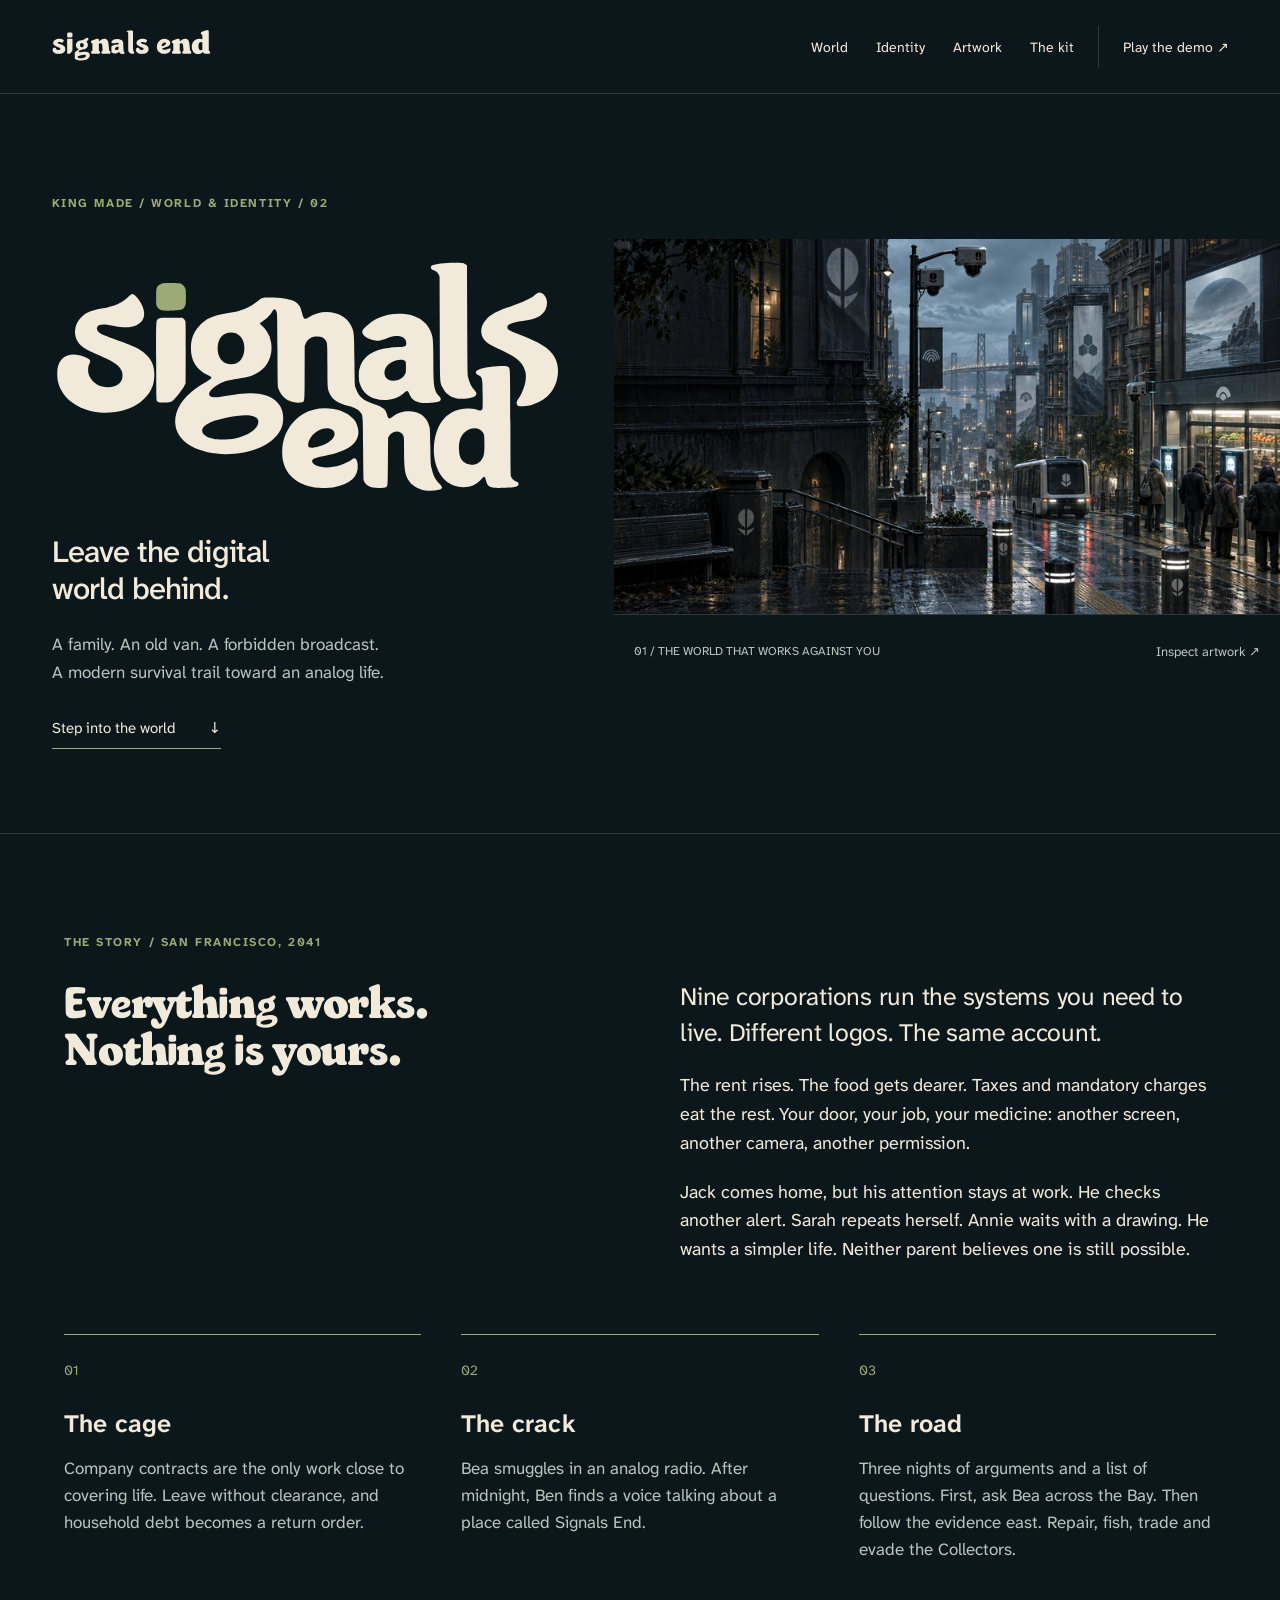
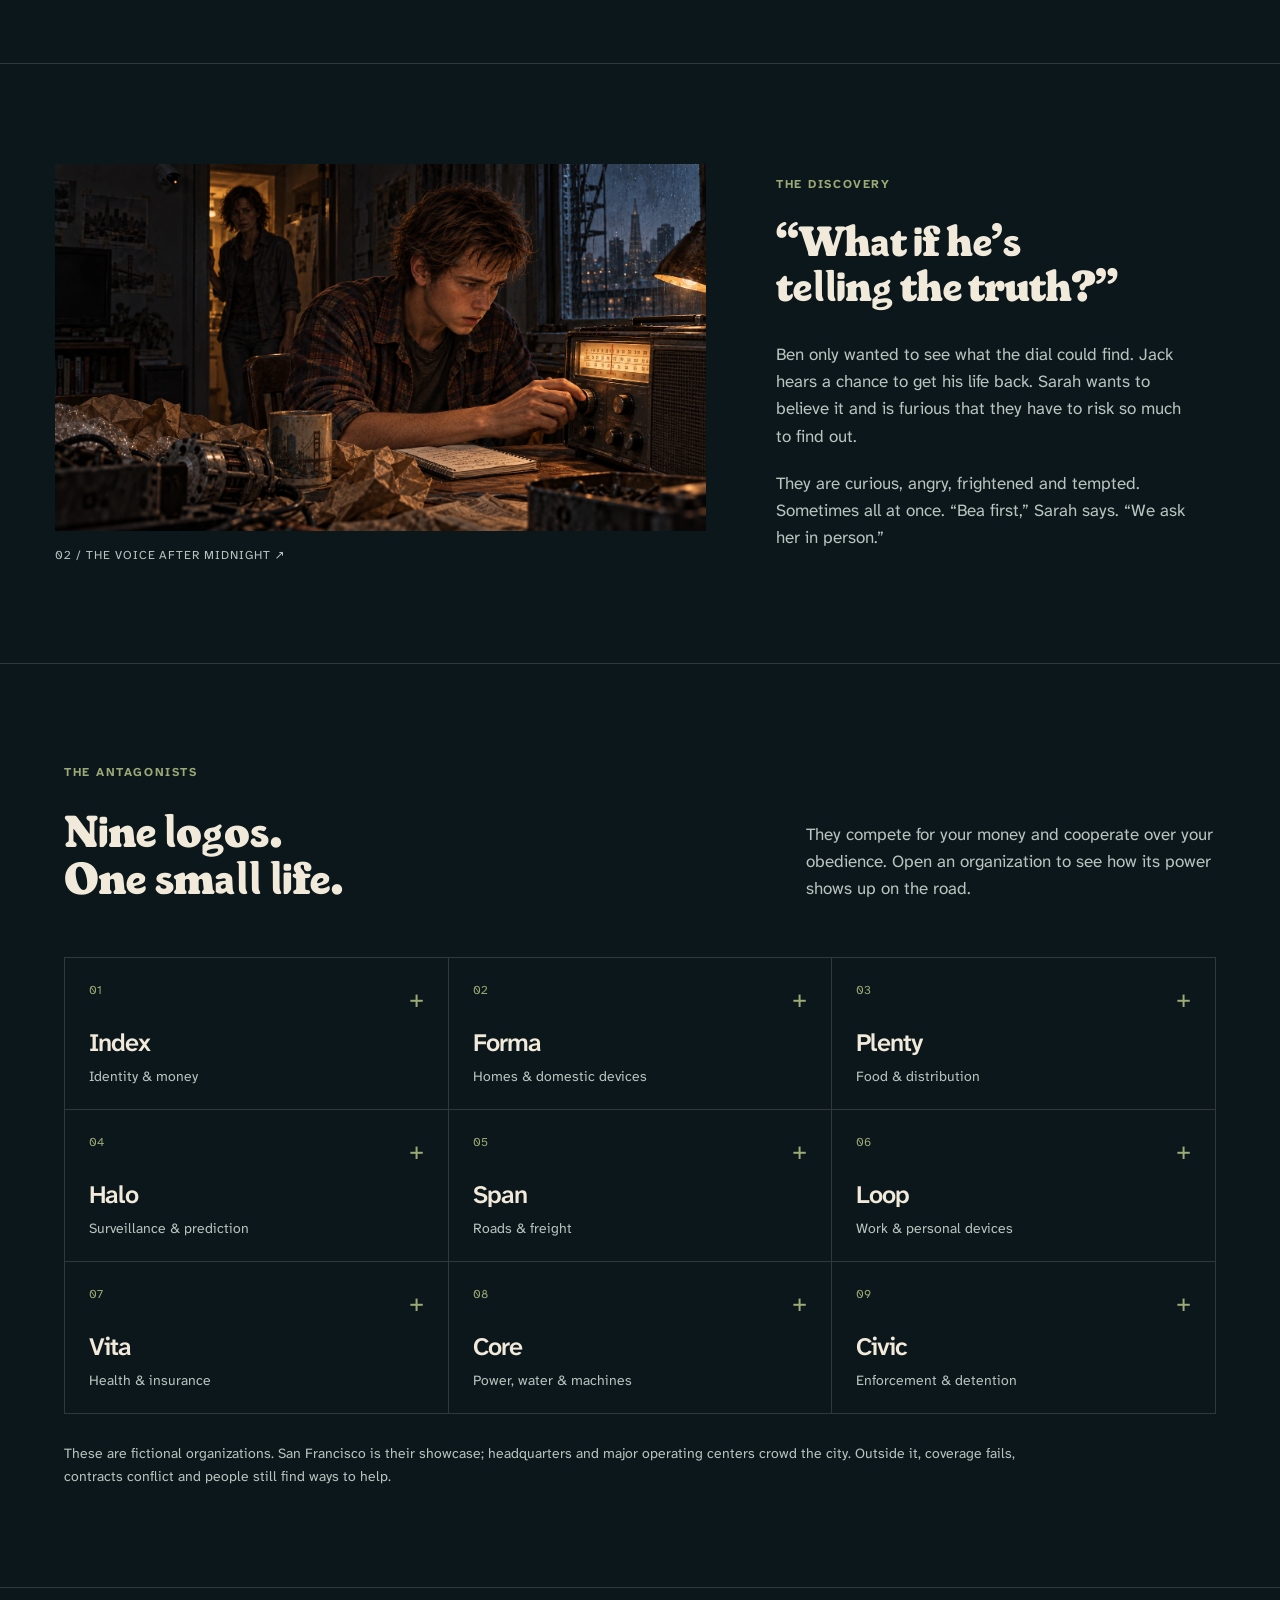
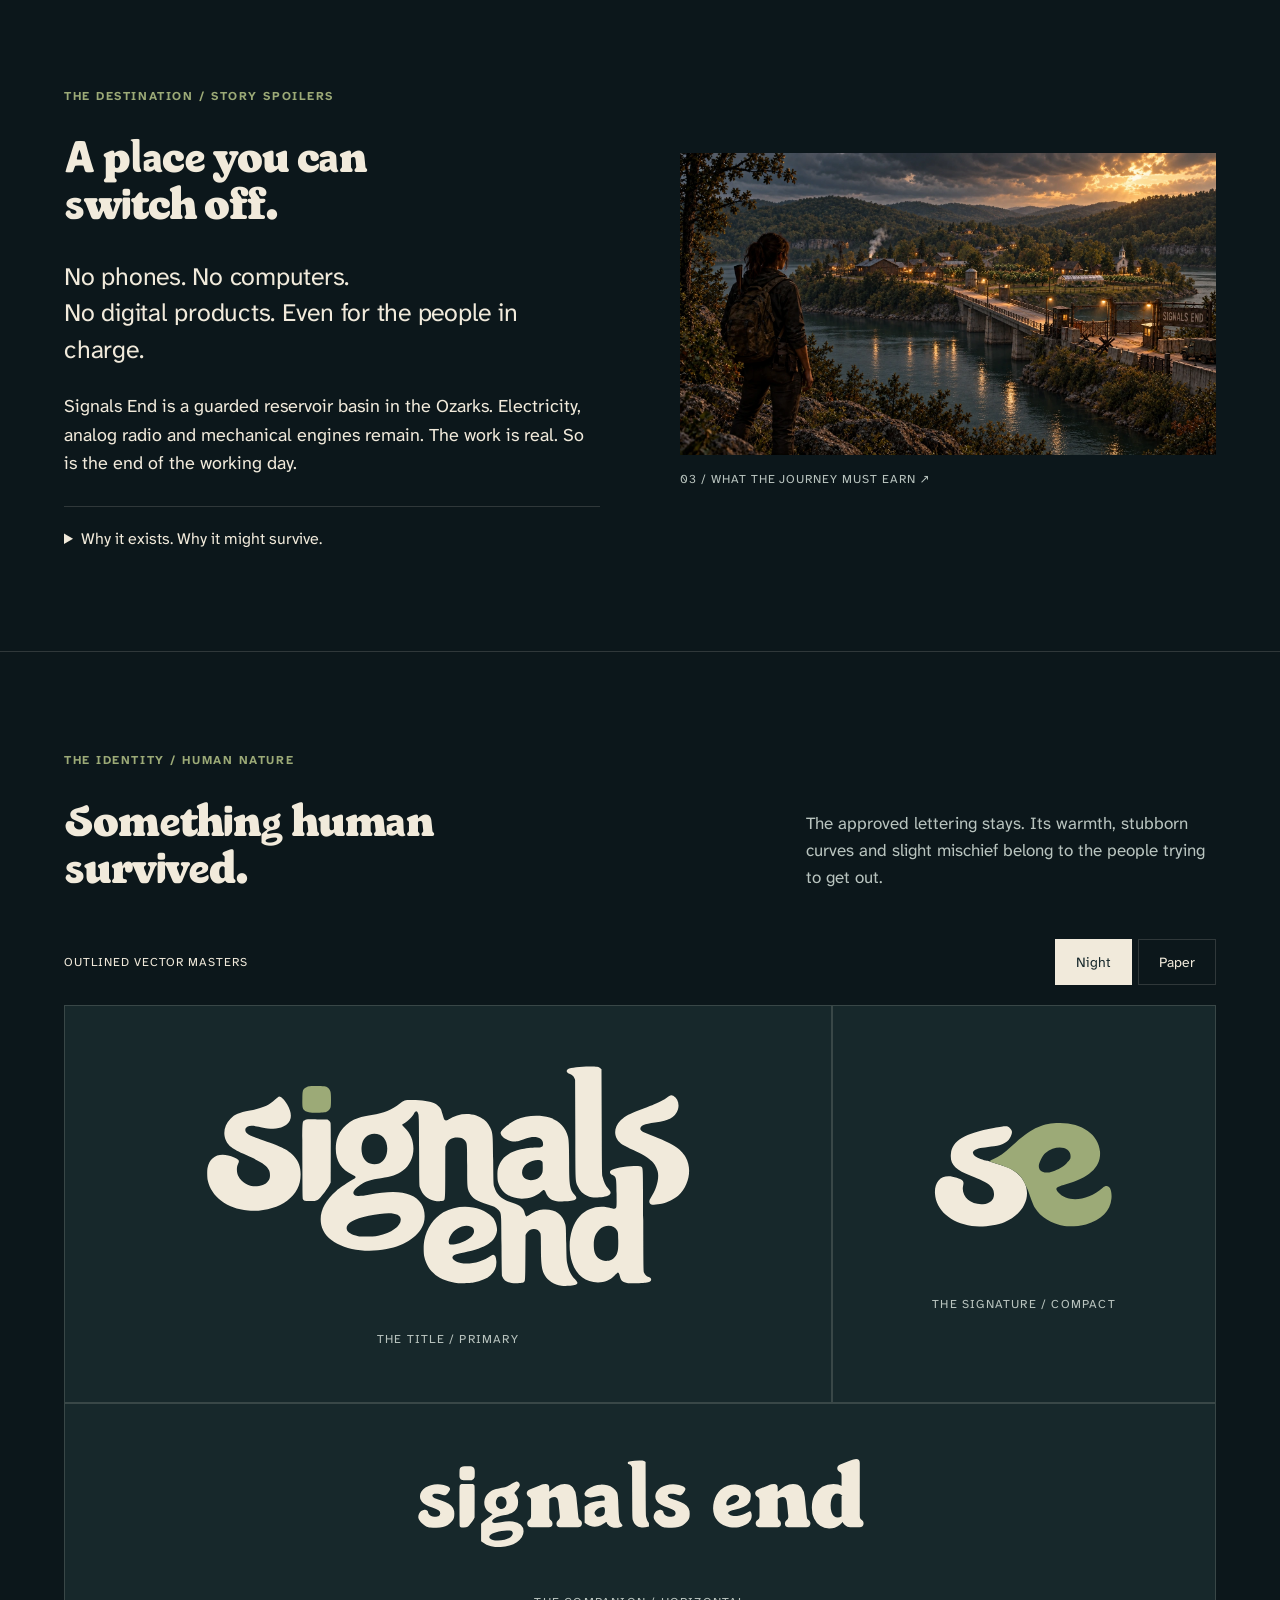
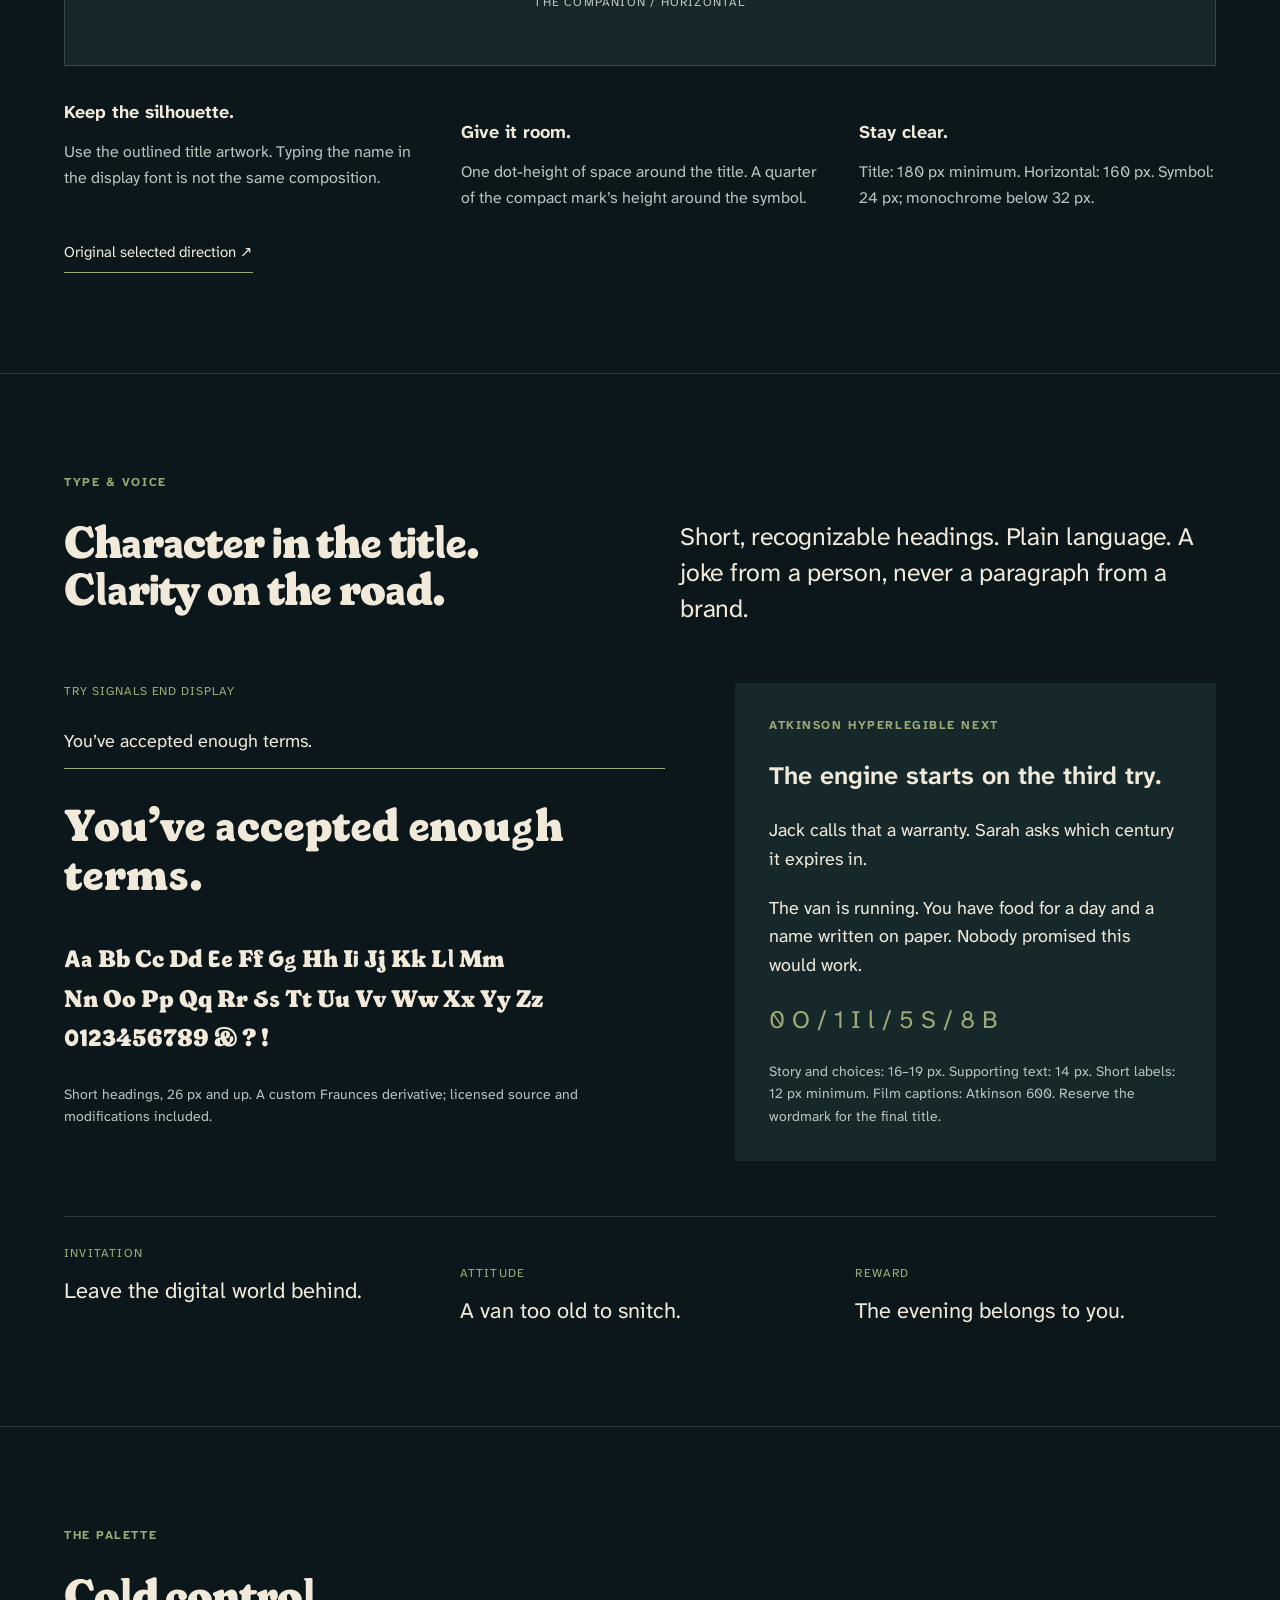
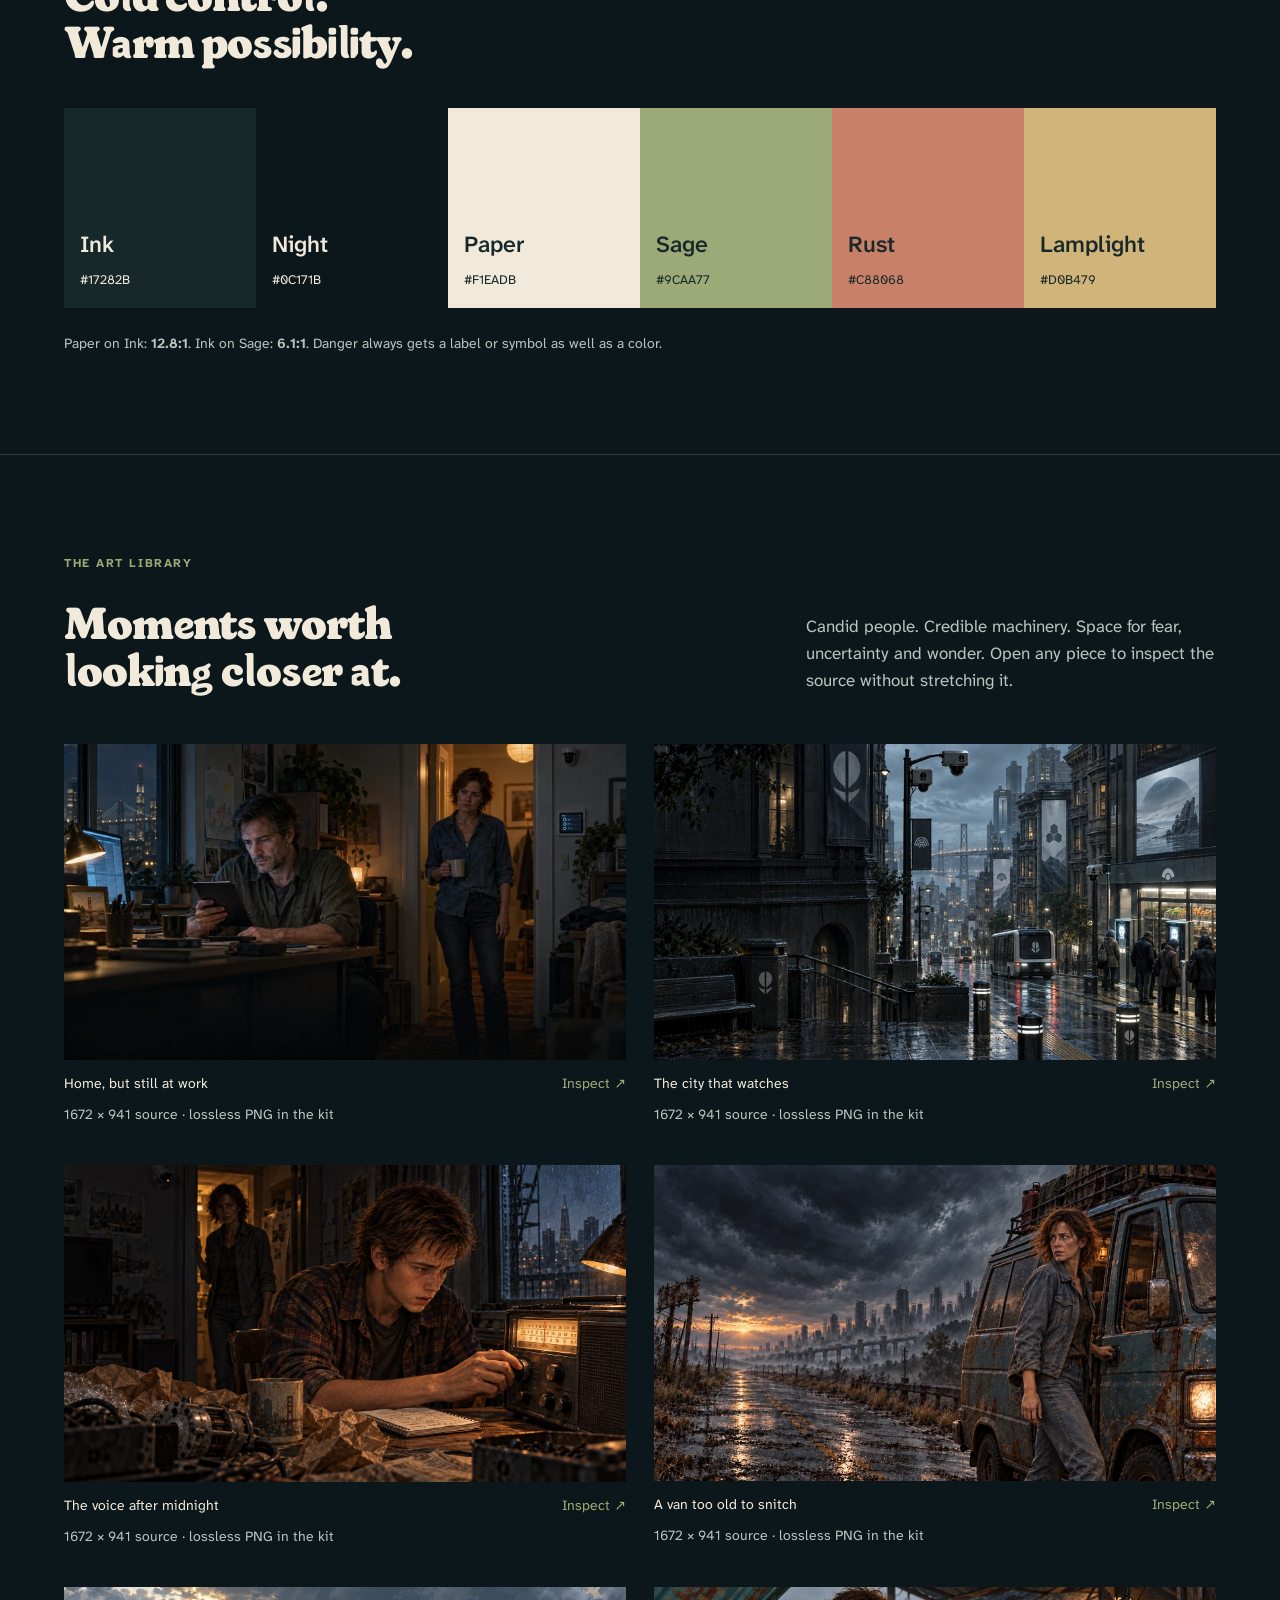
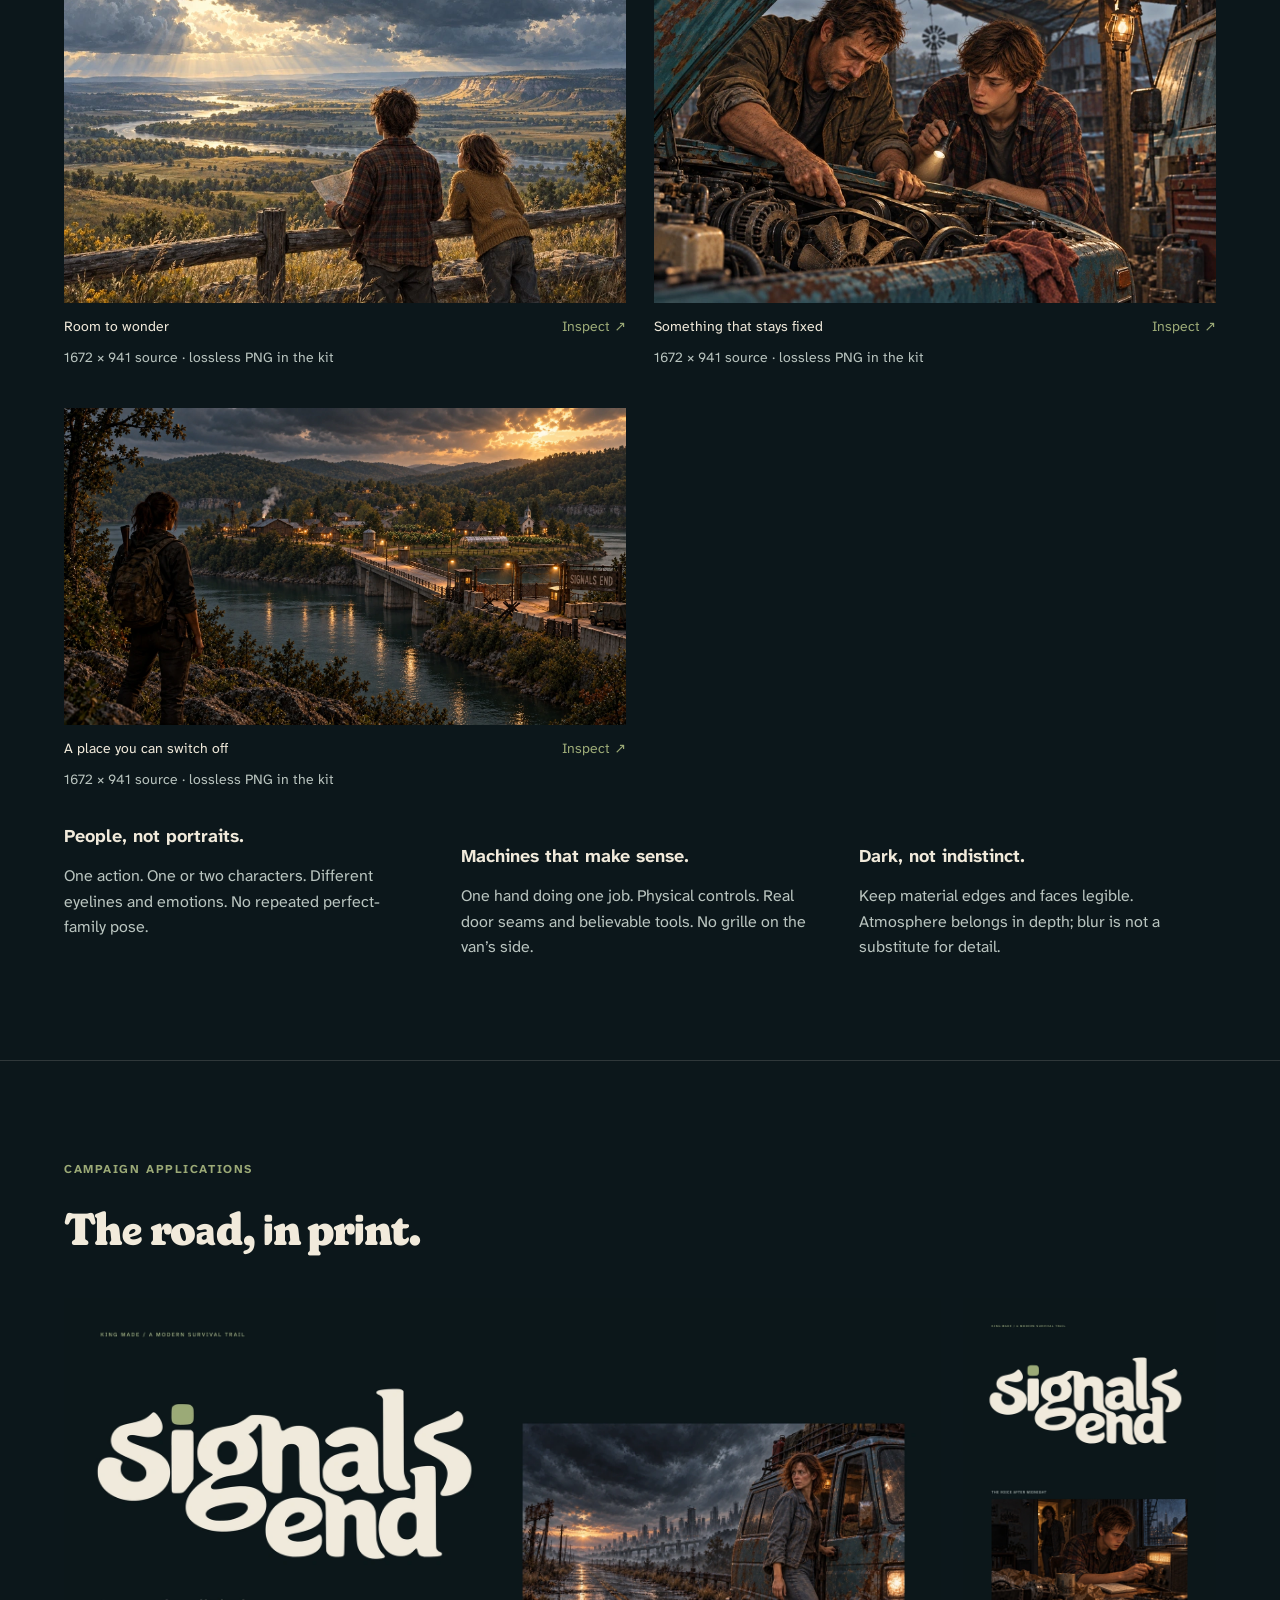
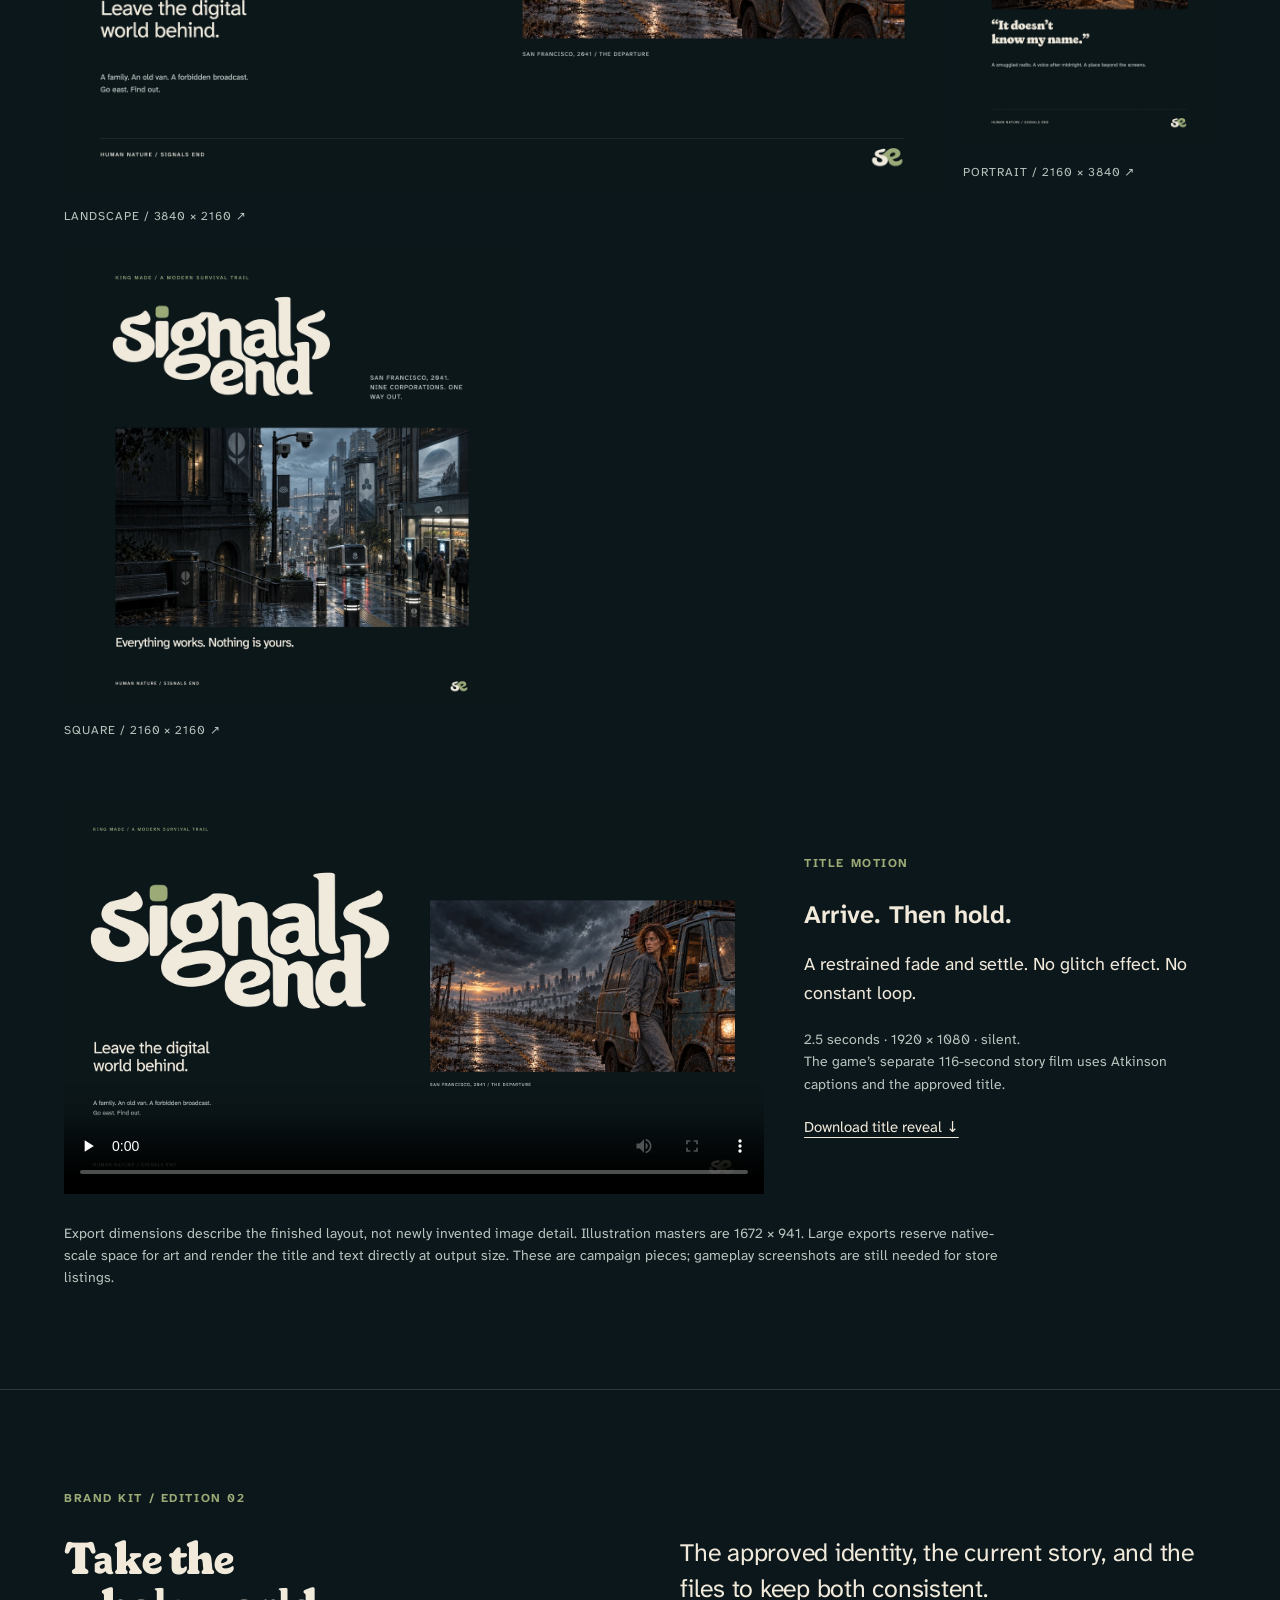
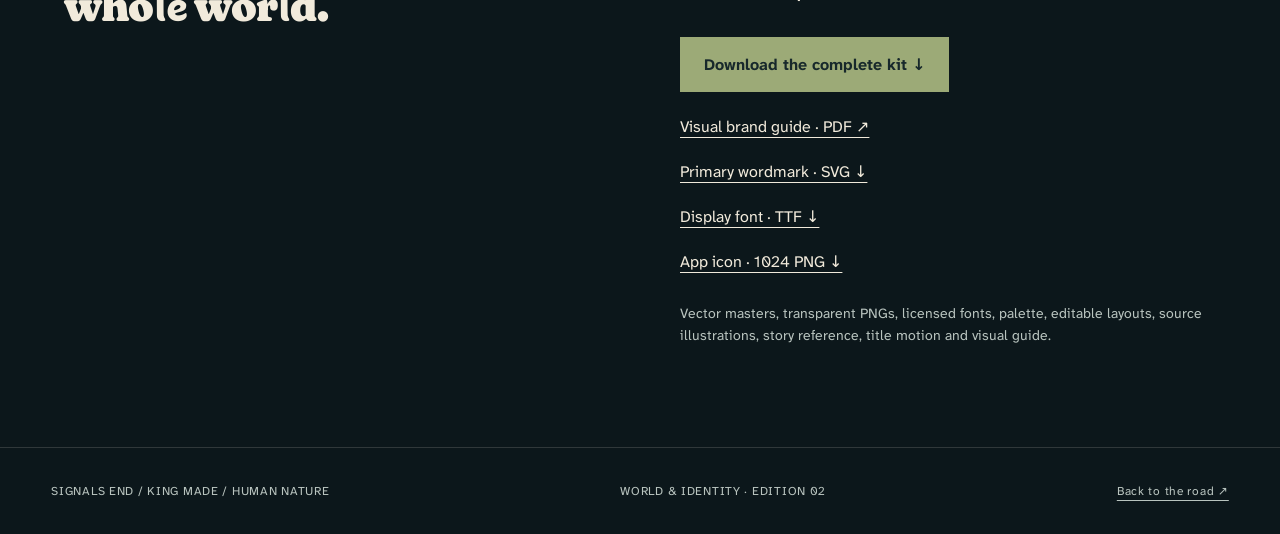
==== brand/index.html @ e74c48be "Clarify corporate control in both intro movies" ====
<!doctype html>
<html lang="en"><head><meta charset="utf-8"><meta name="viewport" content="width=device-width,initial-scale=1"><meta name="theme-color" content="#0c171b"><title>Signals End — Brand kit</title><meta name="description" content="The world, identity and artwork of Signals End. A family pilgrimage out of a corporate surveillance city toward an analog refuge."><link rel="icon" href="../assets/signals-end/signals-end-app-icon.svg"><link rel="stylesheet" href="kit.css?v=2"></head><body>
<a class="skip" href="#main">Skip to content</a>
<header><a href="#" aria-label="Signals End brand kit"><img src="../assets/signals-end/signals-end-horizontal-light.svg" alt="Signals End" width="160" height="45"></a><nav aria-label="Brand kit"><a href="#world">World</a><a href="#identity">Identity</a><a href="#art">Artwork</a><a href="#downloads">The kit</a></nav><a class="play" href="../?v=0.7.6">Play the demo ↗</a></header>
<main id="main">
<section class="hero" id="03-human-nature"><div class="hero-copy"><p class="kicker">KING MADE / WORLD & IDENTITY / 02</p><img class="hero-mark reveal" src="../assets/signals-end/signals-end-stacked-light.svg" alt="Signals End" width="1360" height="635"><h1>Leave the digital<br>world behind.</h1><p>A family. An old van. A forbidden broadcast.<br>A modern survival trail toward an analog life.</p><a class="text-link" href="#world">Step into the world <span>↓</span></a></div><figure class="hero-image"><img src="../assets/brand-v2/city-1672.webp" srcset="../assets/brand-v2/city-836.webp 836w, ../assets/brand-v2/city-1672.webp 1672w" sizes="(max-width: 760px) 100vw, 52vw" alt="Cameras watch a rain-soaked San Francisco street; shoppers wait at a face scanner beside stocked shelves" fetchpriority="high" width="1672" height="941"><figcaption><span>01 / THE WORLD THAT WORKS AGAINST YOU</span><button data-view="city">Inspect artwork ↗</button></figcaption></figure></section>
<section class="content premise" id="world"><p class="kicker">THE STORY / SAN FRANCISCO, 2041</p><div class="split"><h2>Everything works.<br>Nothing is yours.</h2><div><p class="large">Nine corporations run the systems you need to live. Different logos. The same account.</p><p>The rent rises. The food gets dearer. Taxes and mandatory charges eat the rest. Your door, your job, your medicine: another screen, another camera, another permission.</p><p>Jack comes home, but his attention stays at work. He checks another alert. Sarah repeats herself. Annie waits with a drawing. He wants a simpler life. Neither parent believes one is still possible.</p></div></div><div class="story-sequence"><article><span class="index">01</span><h3>The cage</h3><p>Company contracts are the only work close to covering life. Leave without clearance, and household debt becomes a return order.</p></article><article><span class="index">02</span><h3>The crack</h3><p>Bea smuggles in an analog radio. After midnight, Ben finds a voice talking about a place called Signals End.</p></article><article><span class="index">03</span><h3>The road</h3><p>Three nights of arguments and a list of questions. First, ask Bea across the Bay. Then follow the evidence east. Repair, fish, trade and evade the Collectors.</p></article></div></section>
<section class="story-feature content"><figure class="art-frame"><button data-view="radio"><img src="../assets/brand-v2/radio-1672.webp" width="1672" height="941" loading="lazy" alt="Ben listens to a smuggled analog radio while Sarah watches from the doorway"><span>02 / THE VOICE AFTER MIDNIGHT ↗</span></button></figure><div class="feature-copy"><p class="kicker">THE DISCOVERY</p><blockquote>“What if he’s<br>telling the truth?”</blockquote><p>Ben only wanted to see what the dial could find. Jack hears a chance to get his life back. Sarah wants to believe it and is furious that they have to risk so much to find out.</p><p class="small">They are curious, angry, frightened and tempted. Sometimes all at once. “Bea first,” Sarah says. “We ask her in person.”</p></div></section>
<section class="content" id="powers"><div class="section-title"><div><p class="kicker">THE ANTAGONISTS</p><h2>Nine logos.<br>One small life.</h2></div><p>They compete for your money and cooperate over your obedience. Open an organization to see how its power shows up on the road.</p></div><div class="corporations" id="corporations"></div><p class="small note">These are fictional organizations. San Francisco is their showcase; headquarters and major operating centers crowd the city. Outside it, coverage fails, contracts conflict and people still find ways to help.</p></section>
<section class="refuge content"><div class="split"><div><p class="kicker">THE DESTINATION / STORY SPOILERS</p><h2>A place you can<br>switch off.</h2><p class="large">No phones. No computers.<br>No digital products. Even for the people in charge.</p><p>Signals End is a guarded reservoir basin in the Ozarks. Electricity, analog radio and mechanical engines remain. The work is real. So is the end of the working day.</p><details><summary>Why it exists. Why it might survive.</summary><p>Reservoir crews, farmers and repairers kept essential water and power running when the service companies withdrew. Their council refused the takeover. Outsiders call it a shadow government.</p><p>Water, terrain, guarded approaches and outside dependence on its infrastructure protect the basin. There is no invisible force field. Entry depends on capacity, trust and contribution; the rules bind its leaders too.</p><p>The Mercers begin with a rumor. A witness, a family reply and a useful act earn a chance to enter. A home makes freedom durable. An evening without compulsory check-ins makes it felt.</p></details></div><figure class="art-frame"><button data-view="basin"><img src="../assets/brand-v2/basin-1672.webp" width="1672" height="941" loading="lazy" alt="Water, woodland and working buildings in the sheltered basin"><span>03 / WHAT THE JOURNEY MUST EARN ↗</span></button></figure></div></section>
<section class="content" id="identity"><div class="section-title"><div><p class="kicker">THE IDENTITY / HUMAN NATURE</p><h2>Something human<br>survived.</h2></div><p>The approved lettering stays. Its warmth, stubborn curves and slight mischief belong to the people trying to get out.</p></div><div class="board-heading"><span>OUTLINED VECTOR MASTERS</span><div class="toggle" aria-label="Logo background"><button data-tone="dark" aria-pressed="true">Night</button><button data-tone="light" aria-pressed="false">Paper</button></div></div><div id="logo-board" class="logo-board"><figure class="primary-logo"><img data-logo="stacked" src="../assets/signals-end/signals-end-stacked-light.svg" alt="Primary stacked Signals End wordmark"><figcaption>THE TITLE / PRIMARY</figcaption></figure><figure><img data-logo="symbol" src="../assets/signals-end/signals-end-symbol-light.svg" alt="Compact se symbol"><figcaption>THE SIGNATURE / COMPACT</figcaption></figure><figure class="horizontal"><img data-logo="horizontal" src="../assets/signals-end/signals-end-horizontal-light.svg" alt="Horizontal Signals End signature"><figcaption>THE COMPANION / HORIZONTAL</figcaption></figure></div><div class="rules"><p><strong>Keep the silhouette.</strong> Use the outlined title artwork. Typing the name in the display font is not the same composition.</p><p><strong>Give it room.</strong> One dot-height of space around the title. A quarter of the compact mark’s height around the symbol.</p><p><strong>Stay clear.</strong> Title: 180 px minimum. Horizontal: 160 px. Symbol: 24 px; monochrome below 32 px.</p></div><a class="text-link" href="studies.html#03-human-nature">Original selected direction ↗</a></section>
<section class="content" id="type"><p class="kicker">TYPE & VOICE</p><div class="split"><h2>Character in the title.<br>Clarity on the road.</h2><p class="large">Short, recognizable headings. Plain language. A joke from a person, never a paragraph from a brand.</p></div><div class="type-layout"><div><label for="type-input">TRY SIGNALS END DISPLAY</label><input id="type-input" maxlength="85" value="You’ve accepted enough terms." spellcheck="false"><p id="type-preview" aria-live="polite">You’ve accepted enough terms.</p><p class="alphabet">Aa Bb Cc Dd Ee Ff Gg Hh Ii Jj Kk Ll Mm<br>Nn Oo Pp Qq Rr Ss Tt Uu Vv Ww Xx Yy Zz<br>0123456789 & ? !</p><p class="small">Short headings, 26 px and up. A custom Fraunces derivative; licensed source and modifications included.</p></div><div class="type-body"><p class="kicker">ATKINSON HYPERLEGIBLE NEXT</p><h3>The engine starts on the third try.</h3><p>Jack calls that a warranty. Sarah asks which century it expires in.</p><p>The van is running. You have food for a day and a name written on paper. Nobody promised this would work.</p><p class="numbers">0 O / 1 I l / 5 S / 8 B</p><p class="small">Story and choices: 16–19 px. Supporting text: 14 px. Short labels: 12 px minimum. Film captions: Atkinson 600. Reserve the wordmark for the final title.</p></div></div><div class="voice-grid"><p><span>INVITATION</span>Leave the digital world behind.</p><p><span>ATTITUDE</span>A van too old to snitch.</p><p><span>REWARD</span>The evening belongs to you.</p></div></section>
<section class="content" id="color"><p class="kicker">THE PALETTE</p><h2>Cold control.<br>Warm possibility.</h2><div class="palette"><div style="--swatch:#17282B;--text:#F1EADB"><b>Ink</b><code>#17282B</code></div><div style="--swatch:#0C171B;--text:#F1EADB"><b>Night</b><code>#0C171B</code></div><div style="--swatch:#F1EADB;--text:#17282B"><b>Paper</b><code>#F1EADB</code></div><div style="--swatch:#9CAA77;--text:#17282B"><b>Sage</b><code>#9CAA77</code></div><div style="--swatch:#C88068;--text:#17282B"><b>Rust</b><code>#C88068</code></div><div style="--swatch:#D0B479;--text:#17282B"><b>Lamplight</b><code>#D0B479</code></div></div><p class="small">Paper on Ink: <strong id="contrast-paper"></strong>. Ink on Sage: <strong id="contrast-sage"></strong>. Danger always gets a label or symbol as well as a color.</p></section>
<section class="content" id="art"><div class="section-title"><div><p class="kicker">THE ART LIBRARY</p><h2>Moments worth<br>looking closer at.</h2></div><p>Candid people. Credible machinery. Space for fear, uncertainty and wonder. Open any piece to inspect the source without stretching it.</p></div><div class="art-gallery" id="art-gallery"></div><div class="rules"><p><strong>People, not portraits.</strong> One action. One or two characters. Different eyelines and emotions. No repeated perfect-family pose.</p><p><strong>Machines that make sense.</strong> One hand doing one job. Physical controls. Real door seams and believable tools. No grille on the van’s side.</p><p><strong>Dark, not indistinct.</strong> Keep material edges and faces legible. Atmosphere belongs in depth; blur is not a substitute for detail.</p></div></section>
<section class="content" id="applications"><p class="kicker">CAMPAIGN APPLICATIONS</p><h2>The road, in print.</h2><div class="application-grid"><a href="downloads/signals-end-cover-3840x2160.png"><img src="../assets/brand-v2/cover-preview.webp" width="1920" height="1080" loading="lazy" alt="Editorial landscape cover with sharp title and departure artwork"><span>LANDSCAPE / 3840 × 2160 ↗</span></a><a href="downloads/signals-end-social-2160.png"><img src="../assets/brand-v2/social-preview.webp" width="1080" height="1080" loading="lazy" alt="Square city campaign artwork"><span>SQUARE / 2160 × 2160 ↗</span></a><a href="downloads/signals-end-story-2160x3840.png"><img src="../assets/brand-v2/story-preview.webp" width="1080" height="1920" loading="lazy" alt="Vertical broadcast campaign artwork"><span>PORTRAIT / 2160 × 3840 ↗</span></a></div><div class="motion-layout"><video class="motion-preview" controls playsinline preload="none" poster="../assets/brand-v2/cover-preview.webp" aria-label="Signals End title reveal"><source src="downloads/signals-end-title-reveal.mp4?v=2" type="video/mp4"></video><div><p class="kicker">TITLE MOTION</p><h3>Arrive. Then hold.</h3><p>A restrained fade and settle. No glitch effect. No constant loop.</p><p class="small">2.5 seconds · 1920 × 1080 · silent.<br>The game’s separate 116-second story film uses Atkinson captions and the approved title.</p><a href="downloads/signals-end-title-reveal.mp4?v=2" download>Download title reveal ↓</a></div></div><p class="small note">Export dimensions describe the finished layout, not newly invented image detail. Illustration masters are 1672 × 941. Large exports reserve native-scale space for art and render the title and text directly at output size. These are campaign pieces; gameplay screenshots are still needed for store listings.</p></section>
<section class="content downloads" id="downloads"><p class="kicker">BRAND KIT / EDITION 02</p><div class="split"><h2>Take the<br>whole world.</h2><div><p class="large">The approved identity, the current story, and the files to keep both consistent.</p><div class="download-grid"><a class="button" href="downloads/Signals-End-Brand-Kit-v2.zip?origin=2" download>Download the complete kit ↓</a><a href="downloads/Signals-End-Brand-Guide.pdf?v=2&origin=2">Visual brand guide · PDF ↗</a><a href="../assets/signals-end/signals-end-stacked-light.svg" download>Primary wordmark · SVG ↓</a><a href="../assets/signals-end/SignalsEndDisplay-Regular.ttf" download>Display font · TTF ↓</a><a href="downloads/signals-end-app-icon-1024.png" download>App icon · 1024 PNG ↓</a></div><p class="small">Vector masters, transparent PNGs, licensed fonts, palette, editable layouts, source illustrations, story reference, title motion and visual guide.</p></div></div></section>
</main><footer><span>SIGNALS END / KING MADE / HUMAN NATURE</span><span>WORLD & IDENTITY · EDITION 02</span><a href="../?v=0.7.6">Back to the road ↗</a></footer>
<dialog id="art-viewer" aria-labelledby="viewer-title"><div class="viewer-top"><div><p class="kicker" id="viewer-title"></p><p id="viewer-meta"></p></div><div><button id="viewer-zoom" aria-pressed="false">Actual pixels</button><a id="viewer-file" target="_blank" rel="noopener">Open source ↗</a><button id="viewer-close" aria-label="Close artwork">Close ×</button></div></div><div class="viewer-stage" tabindex="0" aria-label="Artwork view; scroll to inspect when viewing actual pixels"><img id="viewer-image" alt=""></div><p id="viewer-caption"></p></dialog>
<script type="module" src="kit.js?v=2&origin=2"></script></body></html>
---- brand/kit.css ----
@font-face{font-family:Signals;src:url('../assets/signals-end/SignalsEndDisplay-Regular.woff2');font-weight:900;font-display:swap}@font-face{font-family:Human;src:url('../assets/signals-end/AtkinsonHyperlegibleNext.woff2');font-weight:100 900;font-display:swap}
:root{--ink:#17282b;--night:#0c171b;--paper:#f1eadb;--sage:#9caa77;--rust:#c88068;--lamp:#d0b479;--muted:#b9c4bf;--rule:#f1eadb28;color-scheme:dark;color:var(--paper);background:var(--night);font:18px Human,system-ui,sans-serif}*{box-sizing:border-box}html{scroll-behavior:smooth;scroll-padding-top:30px}body{margin:0}a{color:inherit;text-underline-offset:5px}button,input{font:inherit}button,a,summary{touch-action:manipulation}button,summary{cursor:pointer}button{color:inherit}button:focus-visible,a:focus-visible,input:focus-visible,summary:focus-visible,[tabindex]:focus-visible{outline:3px solid var(--lamp);outline-offset:5px}figure,p,h1,h2,h3,blockquote{margin:0}p{line-height:1.6}p+p{margin-top:20px}h1,h2,blockquote{font:900 clamp(36px,3.5vw,62px)/1.05 Signals,Georgia,serif;letter-spacing:-.025em}h3{font-size:25px;font-weight:650;line-height:1.22}img{max-width:100%}.skip{position:absolute;top:10px;left:20px;background:var(--paper);color:var(--ink);padding:12px;z-index:5;transform:translateY(-150%)}.skip:focus{transform:none}header{max-width:1800px;margin:auto;padding:24px 4%;display:flex;align-items:center;gap:24px;border-bottom:1px solid var(--rule)}header img{display:block;width:160px;height:45px;object-fit:contain}header nav{margin-left:auto;display:flex;gap:28px}header a{text-decoration:none;font-size:14px}.play{border-left:1px solid var(--rule);padding:12px 0 12px 24px}.hero{max-width:1672px;margin:auto;display:grid;grid-template-columns:48% 52%;min-height:740px;border-bottom:1px solid var(--rule)}.hero-copy{padding:82px 8.4% 65px;align-self:center}.kicker{font-size:12px;line-height:1.4;letter-spacing:.13em;font-weight:700;color:var(--sage);margin-bottom:28px}.hero-mark{display:block;width:100%;height:auto;margin:45px 0 38px}.hero h1{font:500 clamp(26px,2.4vw,38px)/1.2 Human,sans-serif;letter-spacing:-.03em}.hero-copy>p:not(.kicker){margin-top:24px;color:var(--muted);font-size:17px}.text-link{display:inline-block;margin-top:32px;font-size:15px;text-decoration:none;border-bottom:1px solid var(--sage);padding-bottom:10px}.text-link span{margin-left:30px}.hero-image{position:relative;align-self:center;max-width:836px}.hero-image>img{display:block;width:100%;height:auto}.hero-image figcaption{display:flex;align-items:center;justify-content:space-between;gap:20px;padding:18px 20px;font-size:12px;color:var(--muted);border-top:1px solid var(--rule)}.hero-image button{background:none;border:0;padding:10px 0;font-size:13px;white-space:nowrap}.content{max-width:1440px;margin:0 auto;padding:100px 5%;border-bottom:1px solid var(--rule)}.split{display:grid;grid-template-columns:1fr 1fr;gap:80px}.split>div{min-width:0}.split p{max-width:600px}.large{font-size:25px;line-height:1.45;letter-spacing:-.01em}.story-sequence{margin-top:70px;display:grid;grid-template-columns:repeat(3,1fr);gap:40px}.story-sequence article{border-top:1px solid var(--sage);padding-top:22px}.index{color:var(--sage);font-size:14px}.story-sequence h3{margin:28px 0 15px}.story-sequence p{font-size:17px;color:var(--muted)}.story-feature{max-width:1672px;display:grid;grid-template-columns:1.45fr 1fr;gap:6%;align-items:center;padding-left:4.3%;padding-right:4.3%}.art-frame button{display:block;width:100%;background:none;border:0;padding:0;text-align:left}.art-frame img{display:block;width:100%;height:auto}.art-frame span,.application-grid span{display:block;font-size:12px;letter-spacing:.08em;color:var(--muted);margin-top:16px}.feature-copy{max-width:420px}.feature-copy blockquote{color:var(--paper);font-size:clamp(32px,3.3vw,56px);margin-bottom:32px}.feature-copy p{color:var(--muted);font-size:17px}.feature-copy .kicker{color:var(--sage);font-size:12px}.section-title{display:flex;gap:60px;justify-content:space-between;align-items:end}.section-title>p{max-width:410px;color:var(--muted);font-size:17px}.corporations{display:grid;grid-template-columns:repeat(3,1fr);gap:0;margin-top:55px;border-top:1px solid var(--rule);border-left:1px solid var(--rule)}.corporations details{border-right:1px solid var(--rule);border-bottom:1px solid var(--rule);padding:24px}.corporations summary{list-style:none;position:relative;padding-right:22px}.corporations summary::-webkit-details-marker{display:none}.corporations summary::after{content:'+';position:absolute;top:0;right:0;color:var(--sage);font-size:25px}.corporations [open] summary::after{content:'−'}.corp-number{display:block;font-size:12px;color:var(--sage);margin-bottom:28px}.corp-name{display:block;font-size:25px;font-weight:600;margin-bottom:8px;letter-spacing:-.04em}.corp-domain{display:block;font-size:14px;color:var(--muted)}.corporations p{font-size:16px;margin-top:24px}.corporations .corp-promise{color:var(--lamp);font-size:19px}.corporations .small{font-size:13px}.note{margin-top:28px;max-width:960px}.refuge .large{margin:32px 0 24px}.refuge .art-frame{align-self:center}.refuge details{border-top:1px solid var(--rule);margin-top:28px;padding-top:20px}.refuge summary{line-height:1.5;font-size:16px}.refuge details p{font-size:16px;color:var(--muted);margin-top:20px}.board-heading{margin-top:48px;display:flex;justify-content:space-between;align-items:center;font-size:12px;letter-spacing:.08em}.toggle{display:flex;gap:6px}.toggle button{border:1px solid var(--rule);background:none;padding:12px 20px;font-size:14px;min-height:46px}.toggle [aria-pressed=true]{color:var(--ink);background:var(--paper)}.logo-board{margin-top:20px;display:grid;grid-template-columns:2fr 1fr;background:var(--ink)}.logo-board figure{display:flex;align-items:center;justify-content:center;flex-direction:column;gap:40px;padding:55px 30px;border:1px solid var(--rule)}.logo-board img{width:62%;height:160px;object-fit:contain}.logo-board .primary-logo img{width:84%;height:230px}.logo-board .horizontal{grid-column:1/-1}.logo-board .horizontal img{height:95px;width:65%}.logo-board figcaption{font-size:12px;letter-spacing:.1em;color:var(--muted)}.logo-board.light{background:var(--paper)}.logo-board.light figcaption{color:var(--ink)}.logo-board.light figure{border-color:#17282b22}.rules{display:grid;grid-template-columns:repeat(3,1fr);gap:40px;margin-top:32px}.rules p{font-size:16px;color:var(--muted)}.rules strong{display:block;font-size:18px;color:var(--paper);margin-bottom:12px}.type-layout{display:grid;grid-template-columns:1.25fr 1fr;gap:70px;margin-top:55px}.type-layout>div{min-width:0}label{display:block;font-size:12px;letter-spacing:.08em;color:var(--sage);margin-bottom:15px}input{width:100%;background:none;border:0;border-bottom:1px solid var(--sage);color:var(--paper);padding:15px 0;border-radius:0;font-size:18px}#type-preview{font:900 clamp(32px,3.5vw,57px)/1.1 Signals,serif;overflow-wrap:anywhere;margin:32px 0;min-height:2.4em}.alphabet{font:900 24px/1.65 Signals,serif;overflow-wrap:anywhere;margin-bottom:24px}.small{color:var(--muted);font-size:14px;line-height:1.6}.type-body{background:var(--ink);padding:34px}.type-body h3{margin-bottom:24px}.type-body .numbers{font-size:25px;color:var(--sage)}.voice-grid{margin-top:55px;display:grid;grid-template-columns:repeat(3,1fr);gap:35px;border-top:1px solid var(--rule);padding-top:28px}.voice-grid p{font-size:22px;line-height:1.35}.voice-grid span{display:block;color:var(--sage);font-size:12px;letter-spacing:.1em;margin-bottom:15px}.palette{margin:42px 0 24px;display:grid;grid-template-columns:repeat(6,1fr)}.palette>div{background:var(--swatch);color:var(--text);height:200px;padding:20px 16px;display:flex;flex-direction:column;justify-content:end;gap:12px}.palette b{font-size:23px;font-weight:550}.palette code{font:13px Human,sans-serif}.art-gallery{margin-top:50px;display:grid;grid-template-columns:1fr 1fr;gap:40px 28px}.art-gallery figure{min-width:0}.art-gallery img{display:block;width:100%;height:auto}.art-gallery button{width:100%;padding:0;background:none;border:0;text-align:left}.art-gallery figcaption{display:flex;justify-content:space-between;gap:16px;margin-top:14px;font-size:14px}.art-gallery figcaption span:last-child{color:var(--sage)}.art-gallery p{font-size:14px;color:var(--muted);margin-top:9px}.application-grid{display:grid;grid-template-columns:1.1fr 1fr .62fr;gap:22px;align-items:start;margin-top:45px}.application-grid a{text-decoration:none}.application-grid a:first-child{grid-column:1/3}.application-grid a:nth-child(2){grid-column:1/3;width:52%}.application-grid a:last-child{grid-column:3;grid-row:1/3}.application-grid img{display:block;width:100%;height:auto}.application-grid span{line-height:1.6}.motion-layout{display:grid;grid-template-columns:1.7fr 1fr;align-items:center;gap:40px;margin-top:60px}.motion-preview{display:block;width:100%;aspect-ratio:16/9;background:var(--ink)}.motion-layout h3{margin-bottom:20px}.motion-layout a{display:inline-block;margin-top:22px;font-size:15px}.download-grid{display:flex;flex-direction:column;align-items:start;gap:24px;margin:30px 0}.download-grid a{font-size:16px}.button{display:inline-flex;justify-content:center;align-items:center;background:var(--sage);color:var(--ink);padding:17px 24px;font-weight:700;text-decoration:none;min-height:52px}footer{max-width:1672px;margin:auto;display:flex;justify-content:space-between;gap:24px;padding:35px 4%;color:var(--muted);font-size:12px;letter-spacing:.06em}footer a{white-space:nowrap}dialog{width:min(1500px,96vw);max-width:96vw;max-height:94svh;border:1px solid var(--rule);background:var(--night);color:var(--paper);padding:24px}dialog::backdrop{background:#030708eb}.viewer-top{display:flex;justify-content:space-between;gap:20px;align-items:center;margin-bottom:22px}.viewer-top .kicker{margin-bottom:6px}.viewer-top p:last-child{font-size:13px;color:var(--muted);margin:0}.viewer-top>div:last-child{display:flex;gap:15px;align-items:center}.viewer-top button,.viewer-top a{font-size:14px;min-height:44px;padding:10px;background:none;border:1px solid var(--rule);text-decoration:none}.viewer-top [aria-pressed=true]{background:var(--paper);color:var(--night)}.viewer-stage{overflow:auto;max-height:65svh;background:#071114}.viewer-stage img{display:block;max-height:65svh;max-width:min(100%,var(--pixel-width));width:auto;height:auto;margin:auto}.viewer-stage.actual img{max-width:none;max-height:none;margin:0;width:var(--pixel-width)}#viewer-caption{font-size:15px;max-width:1000px;margin-top:20px}.reveal{animation:arrive .85s ease-out both}@keyframes arrive{from{opacity:0;transform:translateY(16px)}to{opacity:1;transform:none}}
@media(min-width:1800px){.hero-copy{padding-top:100px;padding-bottom:100px}}
@media(max-width:1000px){.hero{min-height:650px}.hero-copy{padding:50px 8%}.hero-mark{margin:25px 0}.split{gap:40px}.content{padding:75px 5%}.section-title{gap:40px}.corporations{grid-template-columns:repeat(2,1fr)}.story-feature{gap:35px;grid-template-columns:1.2fr 1fr}.type-layout{gap:30px}.logo-board .primary-logo img{height:180px}.palette b{font-size:20px}.palette>div{padding:15px 10px}.motion-layout{grid-template-columns:1fr}.motion-layout>div{max-width:600px}}
@media(max-width:760px){:root{font-size:17px}header{padding:15px 22px;gap:15px}header img{width:130px;height:40px}header nav{display:none}.play{margin-left:auto;font-size:13px;padding-left:16px}.hero{display:flex;flex-direction:column;min-height:0}.hero-copy{padding:50px 24px 38px;width:100%}.hero-copy .kicker{font-size:11px}.hero-mark{max-width:500px;margin:30px 0}.hero h1{font-size:30px}.hero-copy>p:not(.kicker){font-size:16px}.hero-image{width:100%;max-width:836px}.hero-image figcaption{padding:12px 24px;gap:12px}.hero-image figcaption>span{max-width:160px;font-size:11px;line-height:1.4}.hero-image button{font-size:13px}.content{padding:60px 24px}.split,.story-feature,.type-layout{grid-template-columns:1fr;gap:30px}.large{font-size:22px}.story-sequence{grid-template-columns:1fr;gap:26px;margin-top:38px}.story-sequence article{position:relative;padding:22px 0 0 38px}.story-sequence .index{position:absolute;left:0;top:26px}.story-sequence h3{margin:0 0 10px;font-size:24px}.section-title{display:block}.section-title>p{margin-top:26px}.feature-copy{max-width:100%}.feature-copy blockquote{font-size:43px}.corporations{grid-template-columns:1fr;margin-top:32px}.corporations details{padding:22px}.corp-number{margin-bottom:16px}.corp-name{font-size:27px}.refuge .art-frame{grid-row:2}.refuge .large{margin:26px 0 20px}.board-heading{align-items:start;gap:20px}.board-heading>span{font-size:11px;line-height:1.5;max-width:110px}.toggle button{padding:10px 15px}.logo-board{grid-template-columns:1fr}.logo-board figure{padding:35px 20px;gap:28px}.logo-board .primary-logo img{height:155px;width:100%}.logo-board img{height:100px}.logo-board .horizontal img{width:100%;height:68px}.rules{grid-template-columns:1fr;gap:24px}.rules strong{margin-bottom:5px}.type-body{padding:26px}#type-preview{font-size:38px}.alphabet{font-size:20px;line-height:1.8}.voice-grid{grid-template-columns:1fr;gap:28px}.palette{grid-template-columns:repeat(2,1fr);margin-top:32px}.palette>div{height:160px;padding:20px}.palette b{font-size:25px}.art-gallery{grid-template-columns:1fr;gap:32px}.application-grid{grid-template-columns:1fr 1fr;gap:24px 15px}.application-grid a:first-child{grid-column:1/3}.application-grid a:nth-child(2){grid-column:1;width:100%}.application-grid a:last-child{grid-column:2;grid-row:2}.application-grid span{font-size:11px;letter-spacing:0}.motion-layout{margin-top:35px;gap:28px}.downloads .button{padding:17px 20px;font-size:15px}footer{padding:30px 24px;flex-direction:column;gap:16px;font-size:11px}dialog{padding:16px}.viewer-top{display:block}.viewer-top>div:last-child{margin-top:18px;gap:9px}.viewer-top button,.viewer-top a{font-size:12px;padding:9px}.viewer-stage,.viewer-stage img{max-height:54svh}#viewer-caption{font-size:14px}h2{font-size:40px}}
@media(prefers-reduced-motion:reduce){*,*::before,*::after{animation:none!important;transition:none!important;scroll-behavior:auto!important}}
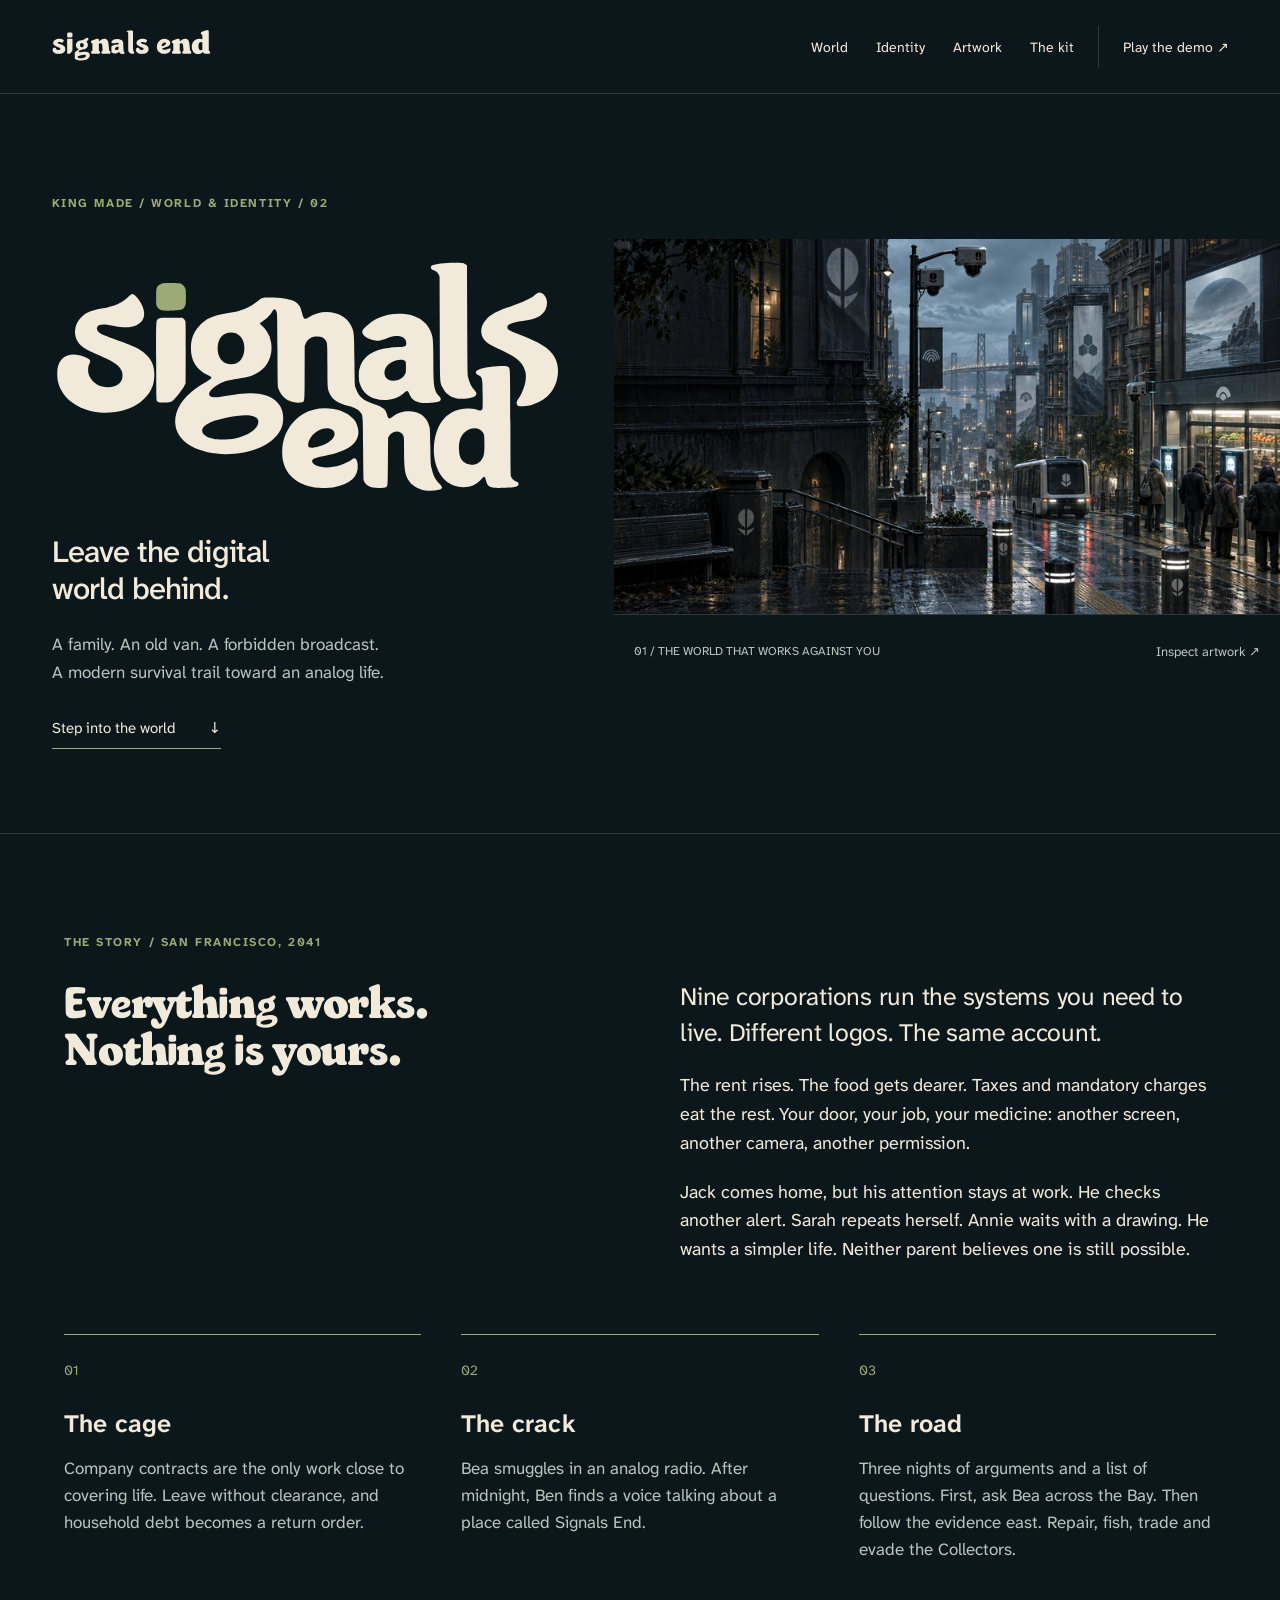
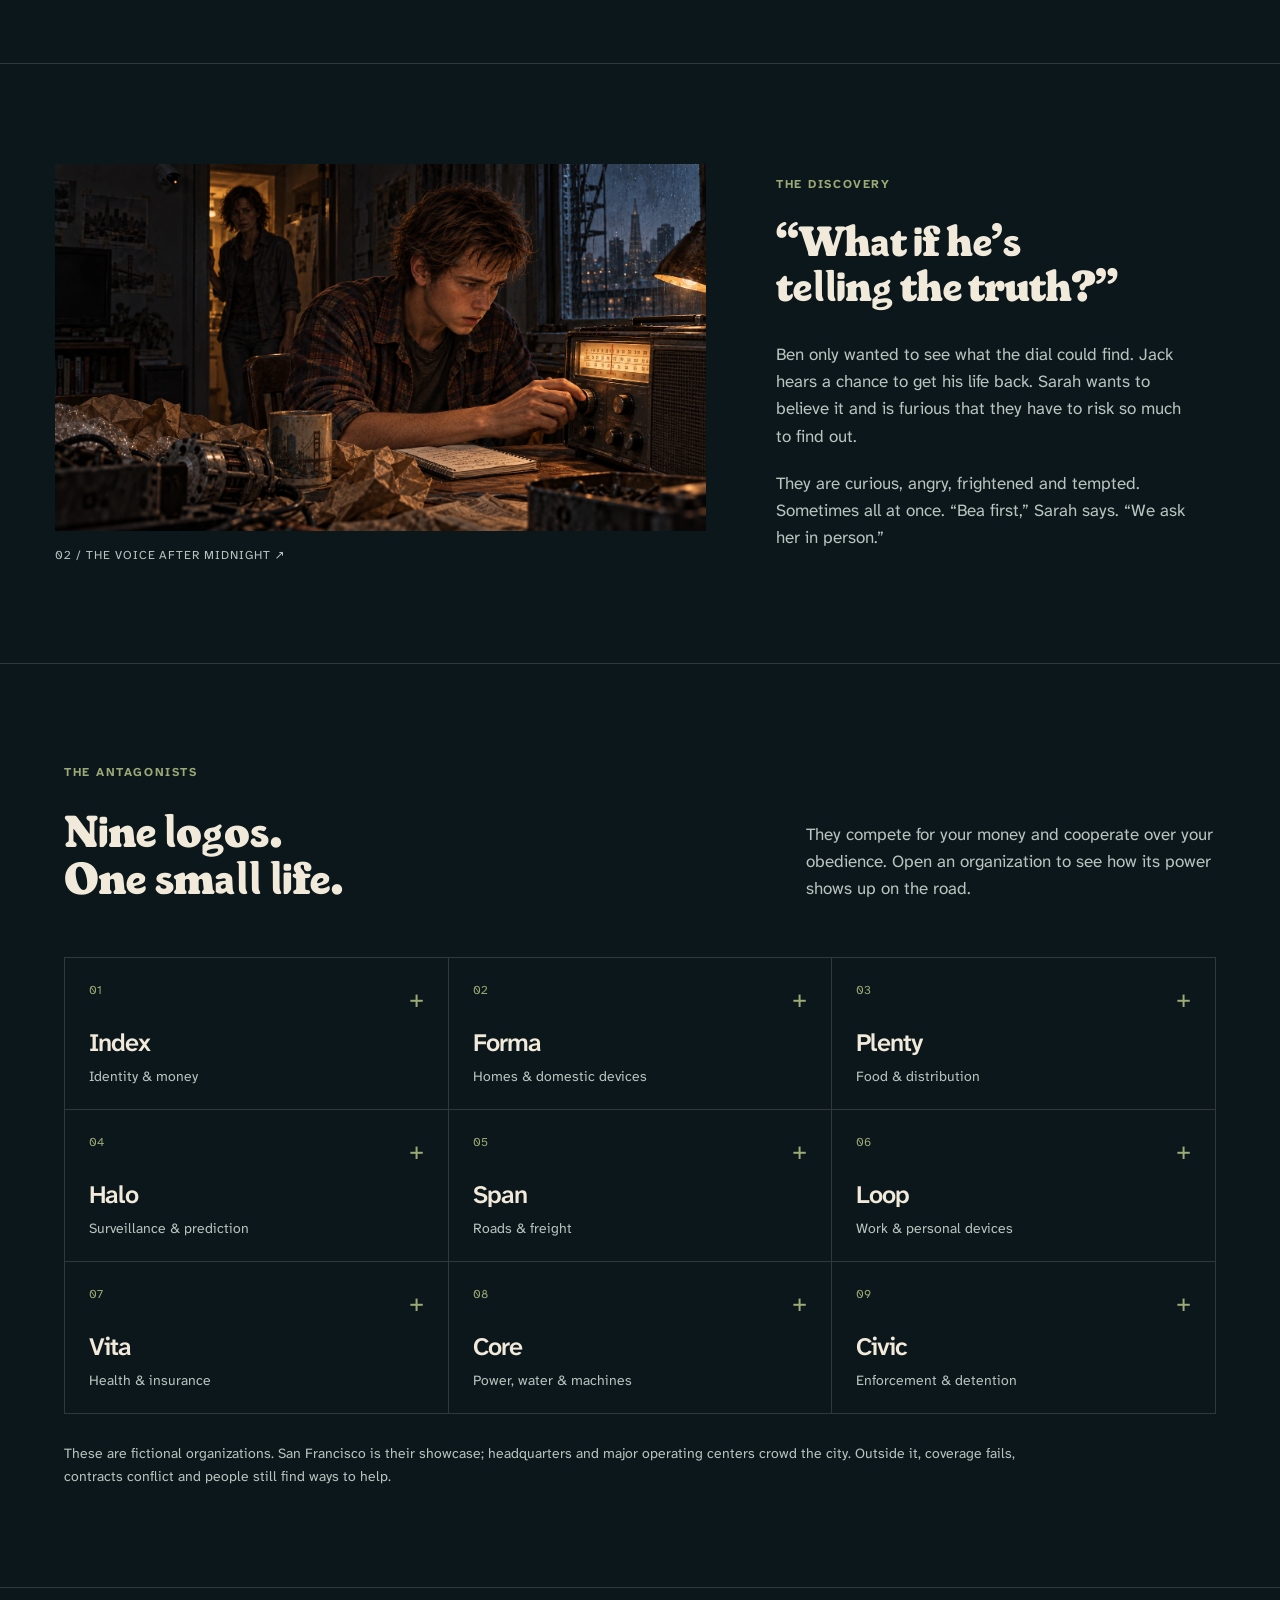
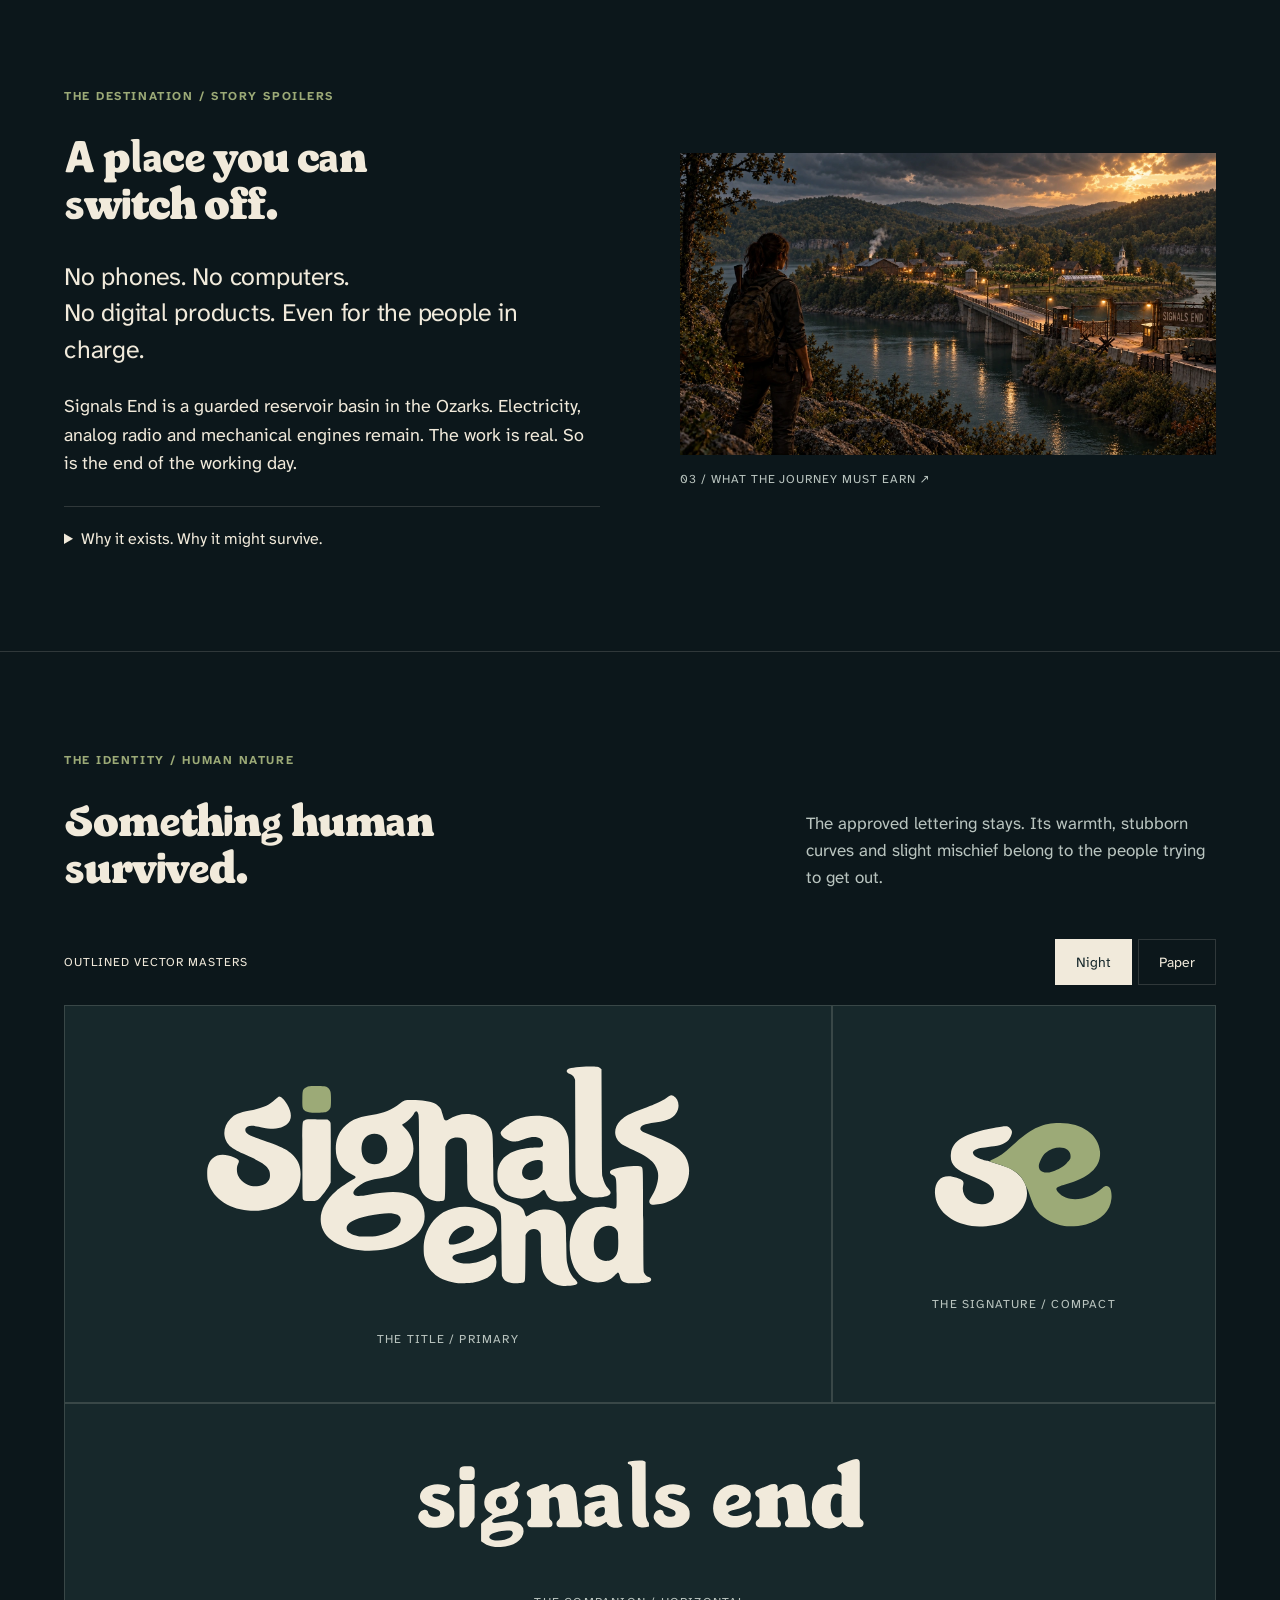
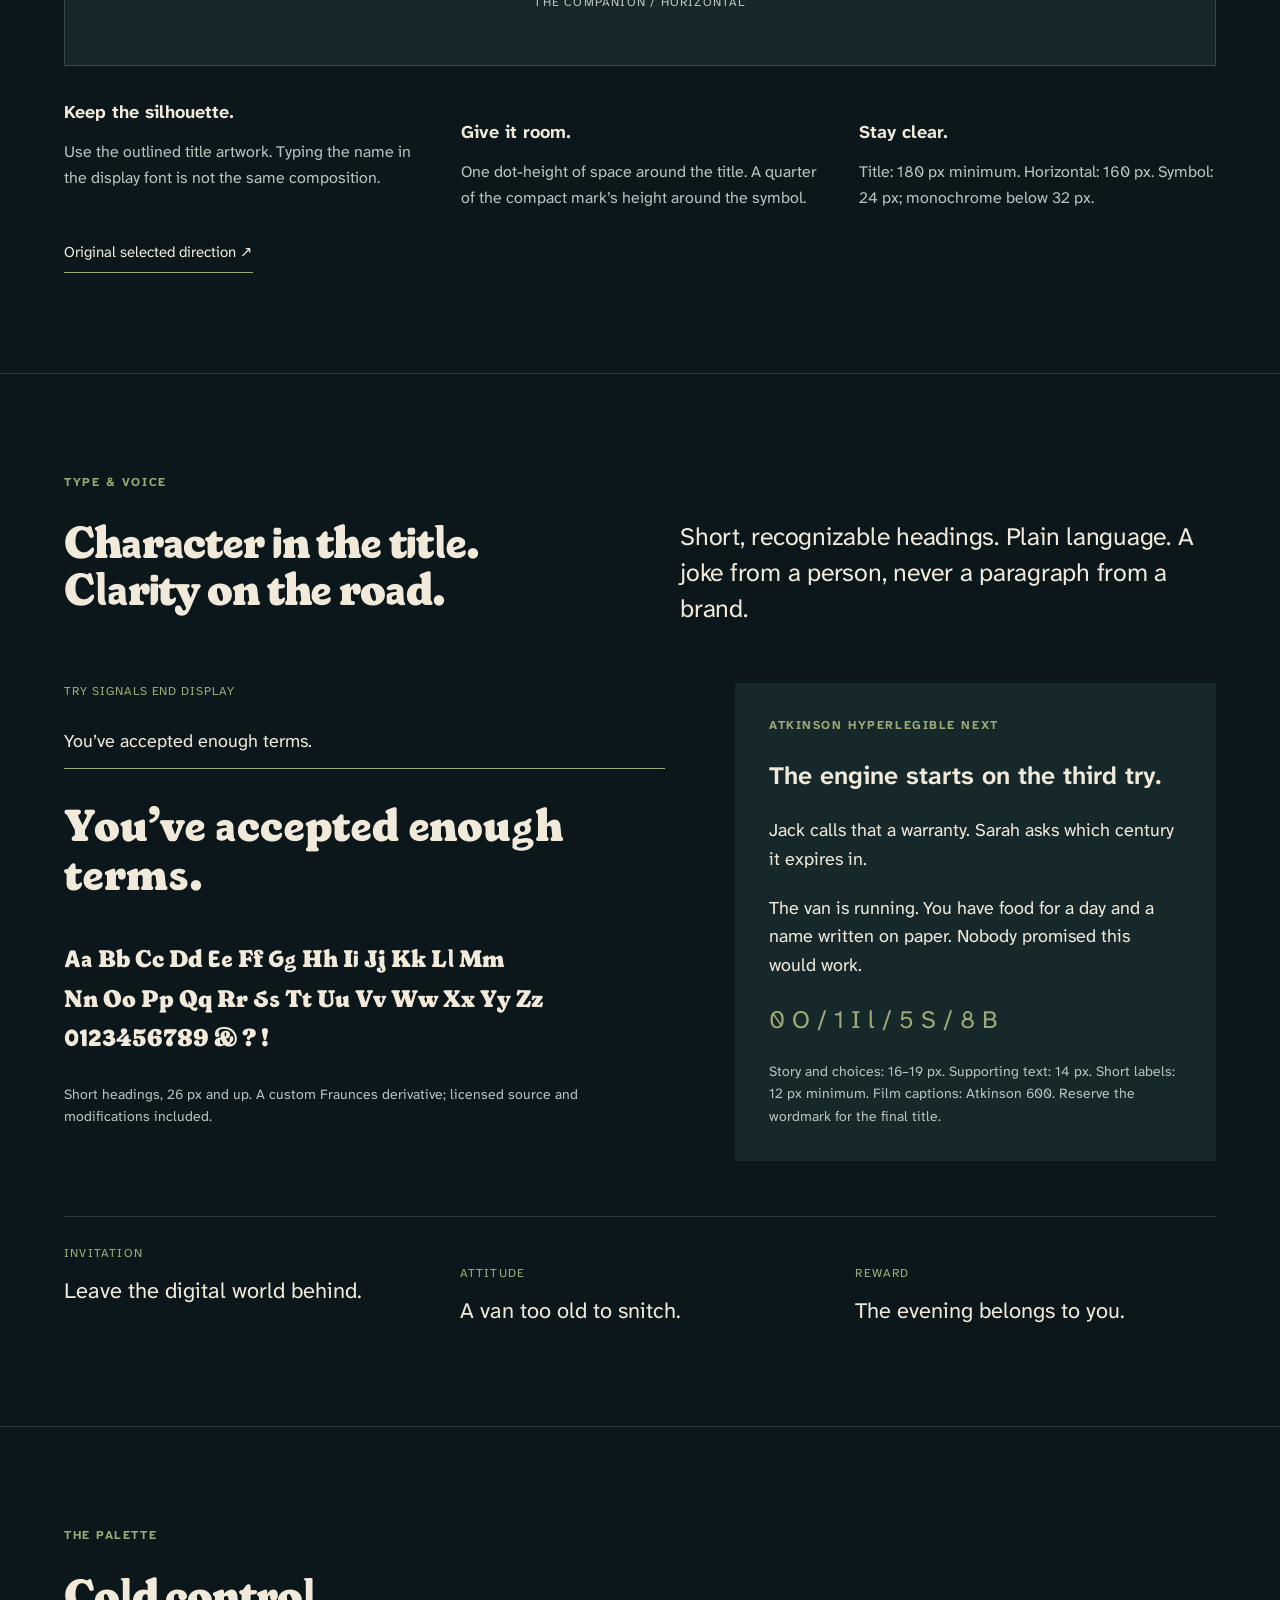
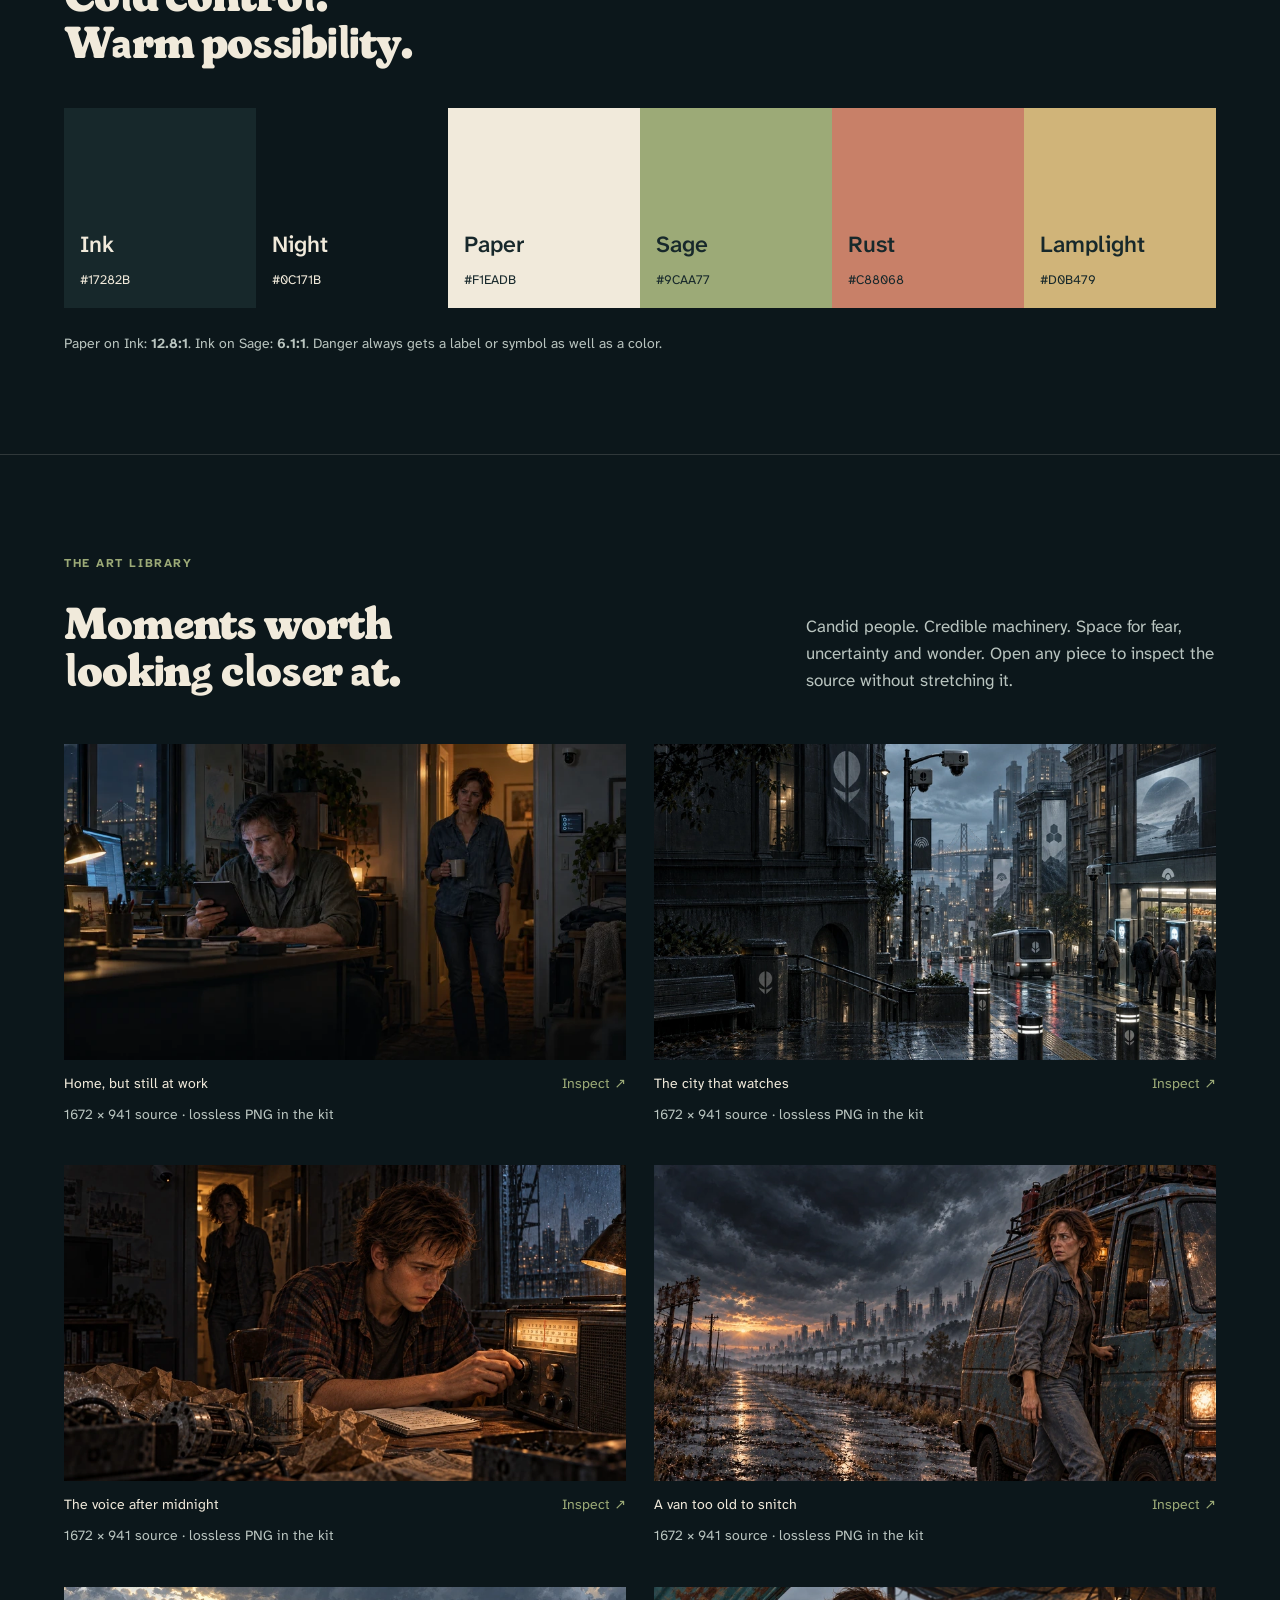
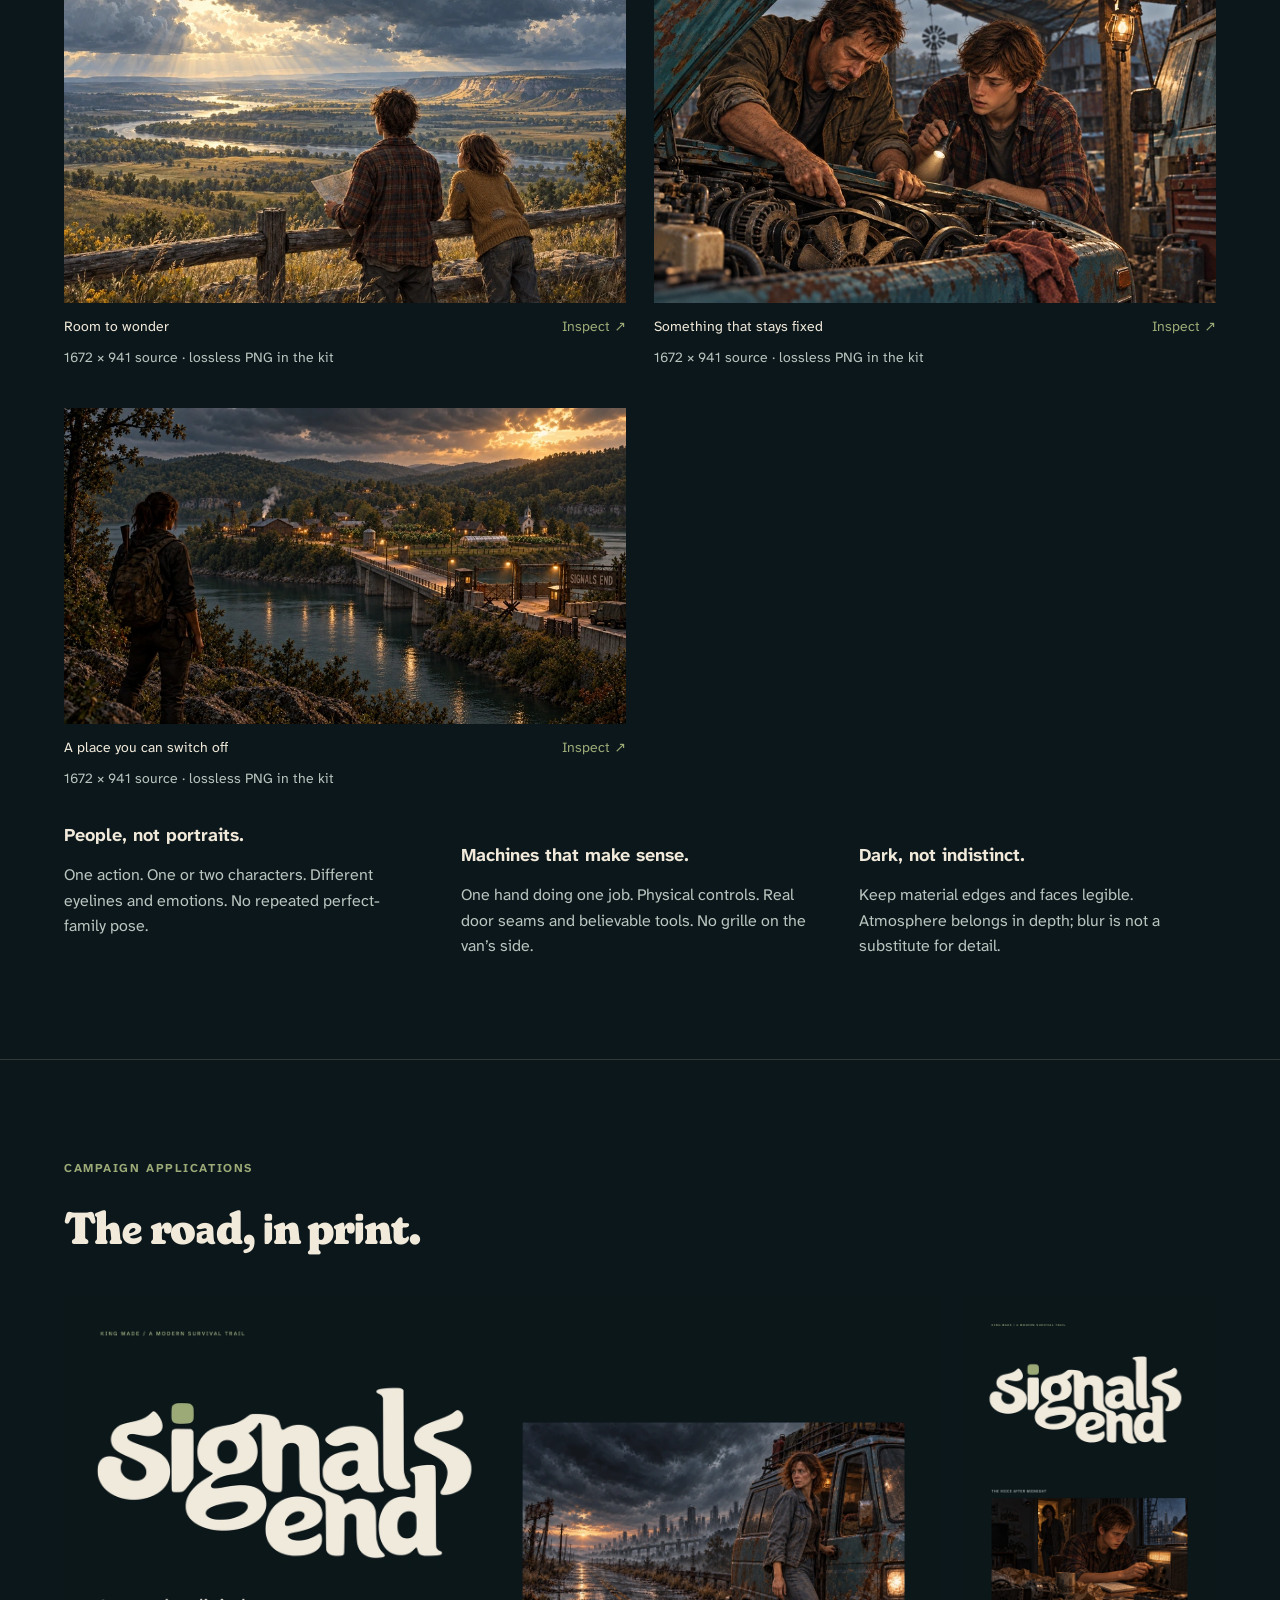
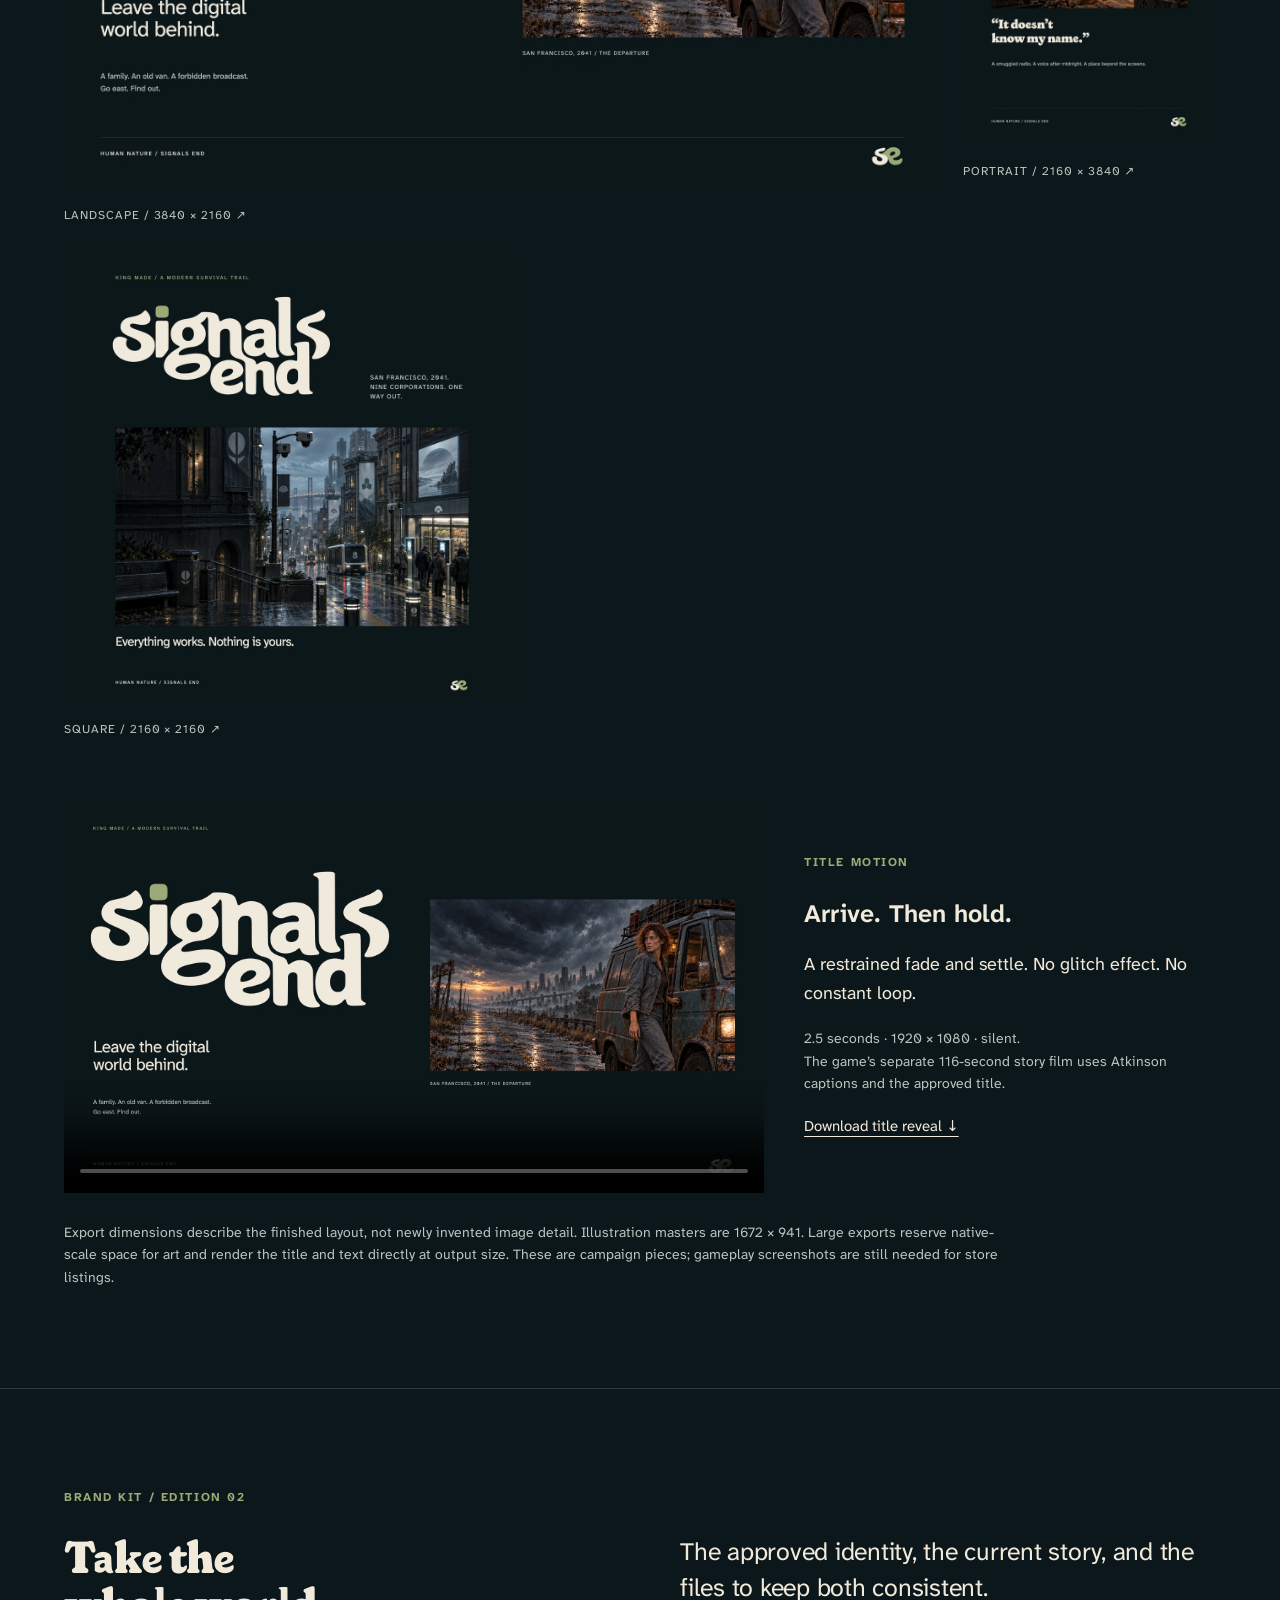
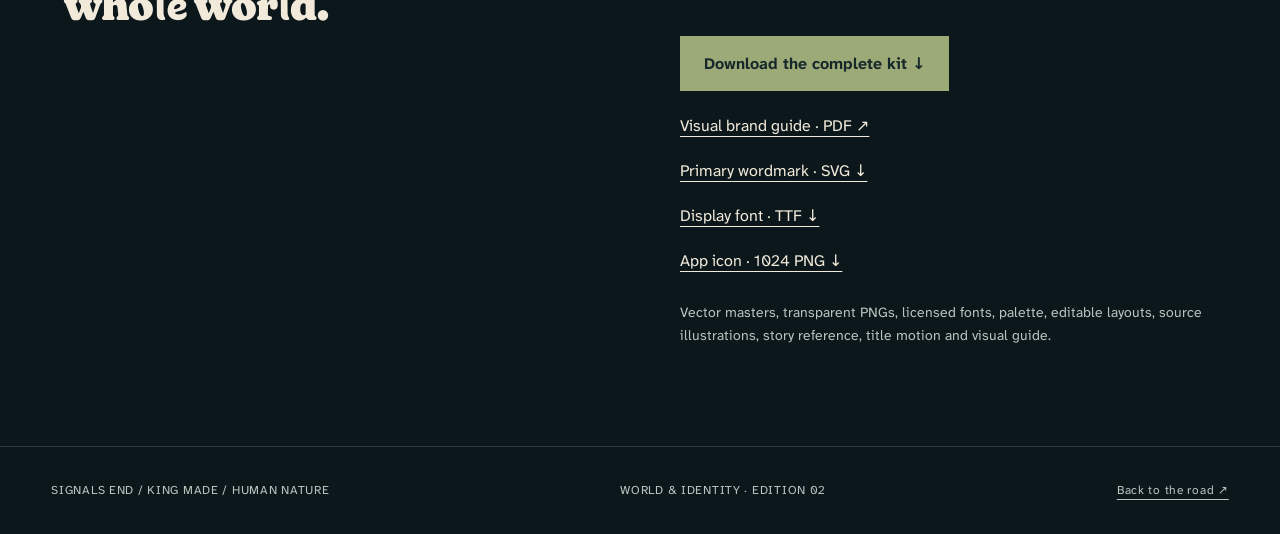
==== commit 9d872b1f: "Release Signals End 0.8.0 hunting playtest" ====
--- a/brand/index.html
+++ b/brand/index.html
@@ -1,7 +1,7 @@
 <!doctype html>
 <html lang="en"><head><meta charset="utf-8"><meta name="viewport" content="width=device-width,initial-scale=1"><meta name="theme-color" content="#0c171b"><title>Signals End — Brand kit</title><meta name="description" content="The world, identity and artwork of Signals End. A family pilgrimage out of a corporate surveillance city toward an analog refuge."><link rel="icon" href="../assets/signals-end/signals-end-app-icon.svg"><link rel="stylesheet" href="kit.css?v=2"></head><body>
 <a class="skip" href="#main">Skip to content</a>
-<header><a href="#" aria-label="Signals End brand kit"><img src="../assets/signals-end/signals-end-horizontal-light.svg" alt="Signals End" width="160" height="45"></a><nav aria-label="Brand kit"><a href="#world">World</a><a href="#identity">Identity</a><a href="#art">Artwork</a><a href="#downloads">The kit</a></nav><a class="play" href="../?v=0.7.6">Play the demo ↗</a></header>
+<header><a href="#" aria-label="Signals End brand kit"><img src="../assets/signals-end/signals-end-horizontal-light.svg" alt="Signals End" width="160" height="45"></a><nav aria-label="Brand kit"><a href="#world">World</a><a href="#identity">Identity</a><a href="#art">Artwork</a><a href="#downloads">The kit</a></nav><a class="play" href="../?v=0.8.0">Play the demo ↗</a></header>
 <main id="main">
 <section class="hero" id="03-human-nature"><div class="hero-copy"><p class="kicker">KING MADE / WORLD & IDENTITY / 02</p><img class="hero-mark reveal" src="../assets/signals-end/signals-end-stacked-light.svg" alt="Signals End" width="1360" height="635"><h1>Leave the digital<br>world behind.</h1><p>A family. An old van. A forbidden broadcast.<br>A modern survival trail toward an analog life.</p><a class="text-link" href="#world">Step into the world <span>↓</span></a></div><figure class="hero-image"><img src="../assets/brand-v2/city-1672.webp" srcset="../assets/brand-v2/city-836.webp 836w, ../assets/brand-v2/city-1672.webp 1672w" sizes="(max-width: 760px) 100vw, 52vw" alt="Cameras watch a rain-soaked San Francisco street; shoppers wait at a face scanner beside stocked shelves" fetchpriority="high" width="1672" height="941"><figcaption><span>01 / THE WORLD THAT WORKS AGAINST YOU</span><button data-view="city">Inspect artwork ↗</button></figcaption></figure></section>
 <section class="content premise" id="world"><p class="kicker">THE STORY / SAN FRANCISCO, 2041</p><div class="split"><h2>Everything works.<br>Nothing is yours.</h2><div><p class="large">Nine corporations run the systems you need to live. Different logos. The same account.</p><p>The rent rises. The food gets dearer. Taxes and mandatory charges eat the rest. Your door, your job, your medicine: another screen, another camera, another permission.</p><p>Jack comes home, but his attention stays at work. He checks another alert. Sarah repeats herself. Annie waits with a drawing. He wants a simpler life. Neither parent believes one is still possible.</p></div></div><div class="story-sequence"><article><span class="index">01</span><h3>The cage</h3><p>Company contracts are the only work close to covering life. Leave without clearance, and household debt becomes a return order.</p></article><article><span class="index">02</span><h3>The crack</h3><p>Bea smuggles in an analog radio. After midnight, Ben finds a voice talking about a place called Signals End.</p></article><article><span class="index">03</span><h3>The road</h3><p>Three nights of arguments and a list of questions. First, ask Bea across the Bay. Then follow the evidence east. Repair, fish, trade and evade the Collectors.</p></article></div></section>
@@ -14,6 +14,6 @@
 <section class="content" id="art"><div class="section-title"><div><p class="kicker">THE ART LIBRARY</p><h2>Moments worth<br>looking closer at.</h2></div><p>Candid people. Credible machinery. Space for fear, uncertainty and wonder. Open any piece to inspect the source without stretching it.</p></div><div class="art-gallery" id="art-gallery"></div><div class="rules"><p><strong>People, not portraits.</strong> One action. One or two characters. Different eyelines and emotions. No repeated perfect-family pose.</p><p><strong>Machines that make sense.</strong> One hand doing one job. Physical controls. Real door seams and believable tools. No grille on the van’s side.</p><p><strong>Dark, not indistinct.</strong> Keep material edges and faces legible. Atmosphere belongs in depth; blur is not a substitute for detail.</p></div></section>
 <section class="content" id="applications"><p class="kicker">CAMPAIGN APPLICATIONS</p><h2>The road, in print.</h2><div class="application-grid"><a href="downloads/signals-end-cover-3840x2160.png"><img src="../assets/brand-v2/cover-preview.webp" width="1920" height="1080" loading="lazy" alt="Editorial landscape cover with sharp title and departure artwork"><span>LANDSCAPE / 3840 × 2160 ↗</span></a><a href="downloads/signals-end-social-2160.png"><img src="../assets/brand-v2/social-preview.webp" width="1080" height="1080" loading="lazy" alt="Square city campaign artwork"><span>SQUARE / 2160 × 2160 ↗</span></a><a href="downloads/signals-end-story-2160x3840.png"><img src="../assets/brand-v2/story-preview.webp" width="1080" height="1920" loading="lazy" alt="Vertical broadcast campaign artwork"><span>PORTRAIT / 2160 × 3840 ↗</span></a></div><div class="motion-layout"><video class="motion-preview" controls playsinline preload="none" poster="../assets/brand-v2/cover-preview.webp" aria-label="Signals End title reveal"><source src="downloads/signals-end-title-reveal.mp4?v=2" type="video/mp4"></video><div><p class="kicker">TITLE MOTION</p><h3>Arrive. Then hold.</h3><p>A restrained fade and settle. No glitch effect. No constant loop.</p><p class="small">2.5 seconds · 1920 × 1080 · silent.<br>The game’s separate 116-second story film uses Atkinson captions and the approved title.</p><a href="downloads/signals-end-title-reveal.mp4?v=2" download>Download title reveal ↓</a></div></div><p class="small note">Export dimensions describe the finished layout, not newly invented image detail. Illustration masters are 1672 × 941. Large exports reserve native-scale space for art and render the title and text directly at output size. These are campaign pieces; gameplay screenshots are still needed for store listings.</p></section>
 <section class="content downloads" id="downloads"><p class="kicker">BRAND KIT / EDITION 02</p><div class="split"><h2>Take the<br>whole world.</h2><div><p class="large">The approved identity, the current story, and the files to keep both consistent.</p><div class="download-grid"><a class="button" href="downloads/Signals-End-Brand-Kit-v2.zip?origin=2" download>Download the complete kit ↓</a><a href="downloads/Signals-End-Brand-Guide.pdf?v=2&origin=2">Visual brand guide · PDF ↗</a><a href="../assets/signals-end/signals-end-stacked-light.svg" download>Primary wordmark · SVG ↓</a><a href="../assets/signals-end/SignalsEndDisplay-Regular.ttf" download>Display font · TTF ↓</a><a href="downloads/signals-end-app-icon-1024.png" download>App icon · 1024 PNG ↓</a></div><p class="small">Vector masters, transparent PNGs, licensed fonts, palette, editable layouts, source illustrations, story reference, title motion and visual guide.</p></div></div></section>
-</main><footer><span>SIGNALS END / KING MADE / HUMAN NATURE</span><span>WORLD & IDENTITY · EDITION 02</span><a href="../?v=0.7.6">Back to the road ↗</a></footer>
+</main><footer><span>SIGNALS END / KING MADE / HUMAN NATURE</span><span>WORLD & IDENTITY · EDITION 02</span><a href="../?v=0.8.0">Back to the road ↗</a></footer>
 <dialog id="art-viewer" aria-labelledby="viewer-title"><div class="viewer-top"><div><p class="kicker" id="viewer-title"></p><p id="viewer-meta"></p></div><div><button id="viewer-zoom" aria-pressed="false">Actual pixels</button><a id="viewer-file" target="_blank" rel="noopener">Open source ↗</a><button id="viewer-close" aria-label="Close artwork">Close ×</button></div></div><div class="viewer-stage" tabindex="0" aria-label="Artwork view; scroll to inspect when viewing actual pixels"><img id="viewer-image" alt=""></div><p id="viewer-caption"></p></dialog>
-<script type="module" src="kit.js?v=2&origin=2"></script></body></html>
+<script type="module" src="kit.js?v=0.8.0-hunt-1&origin=2"></script></body></html>
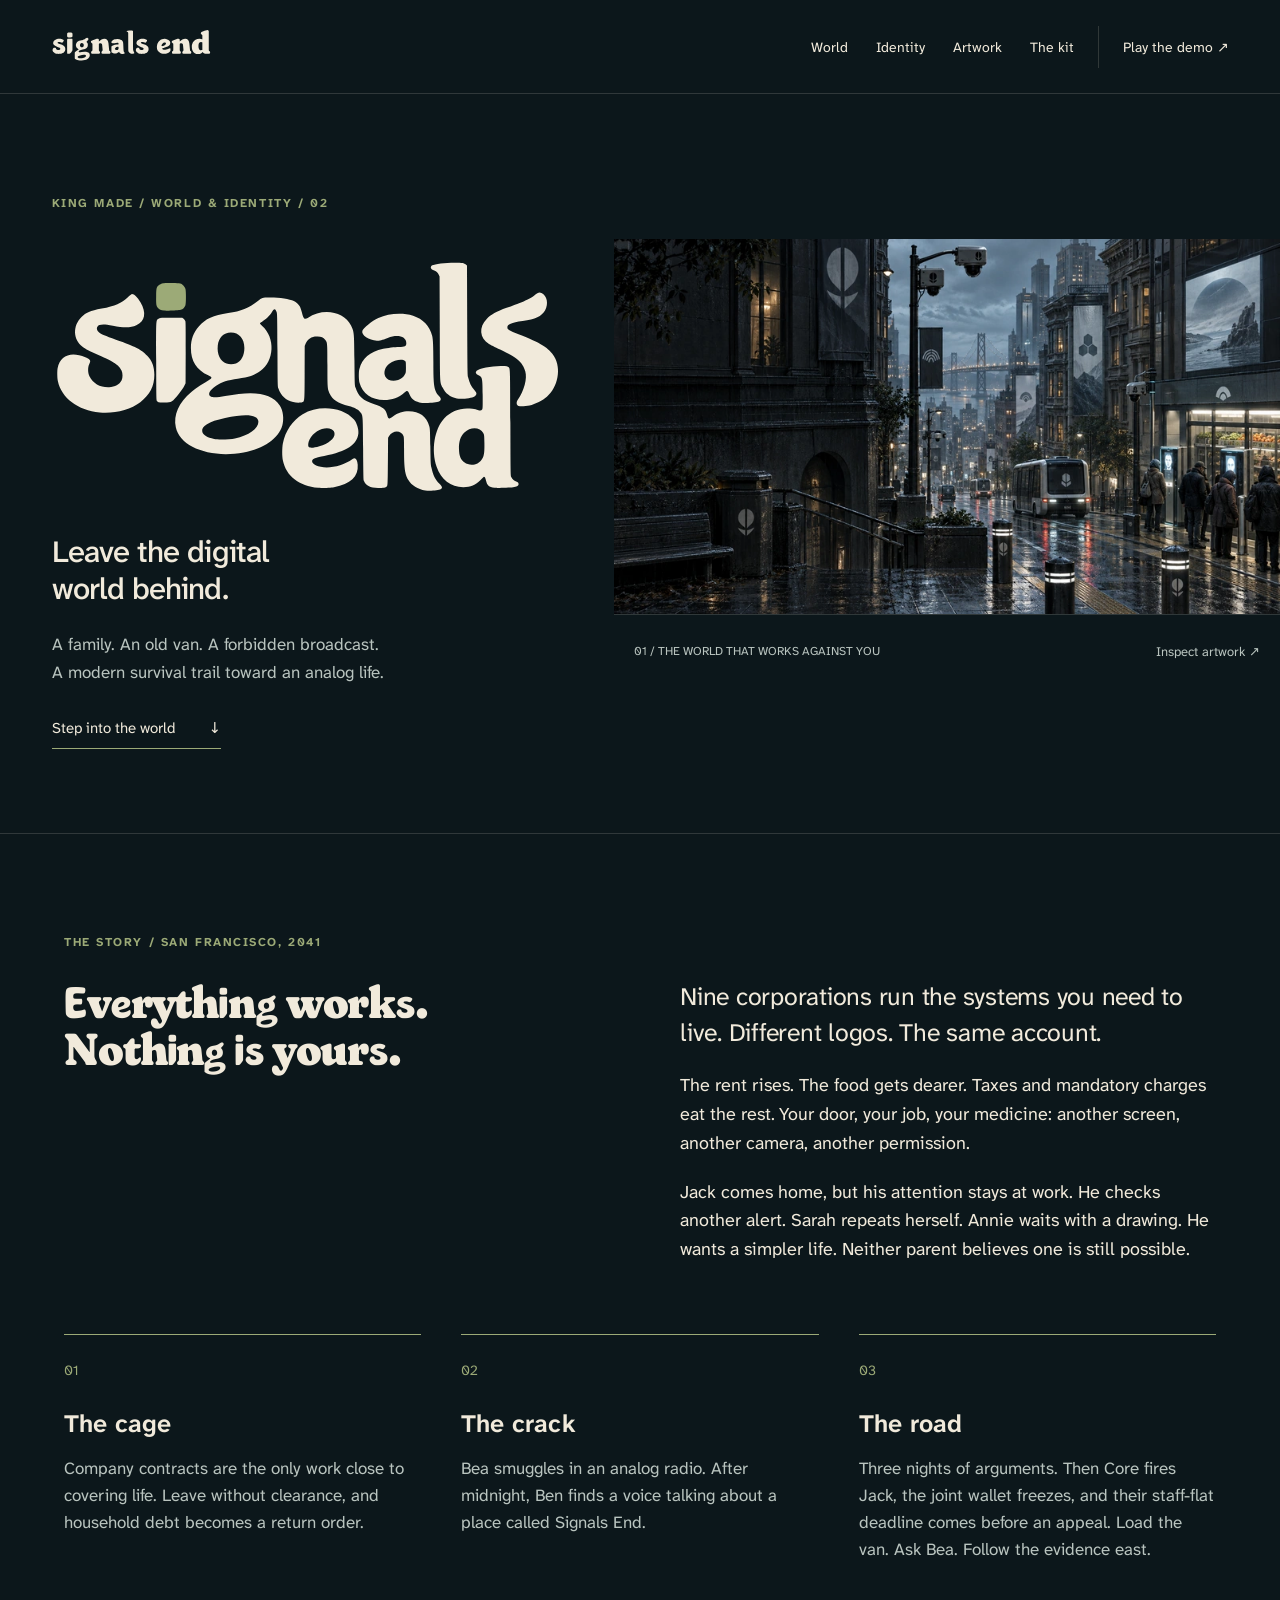
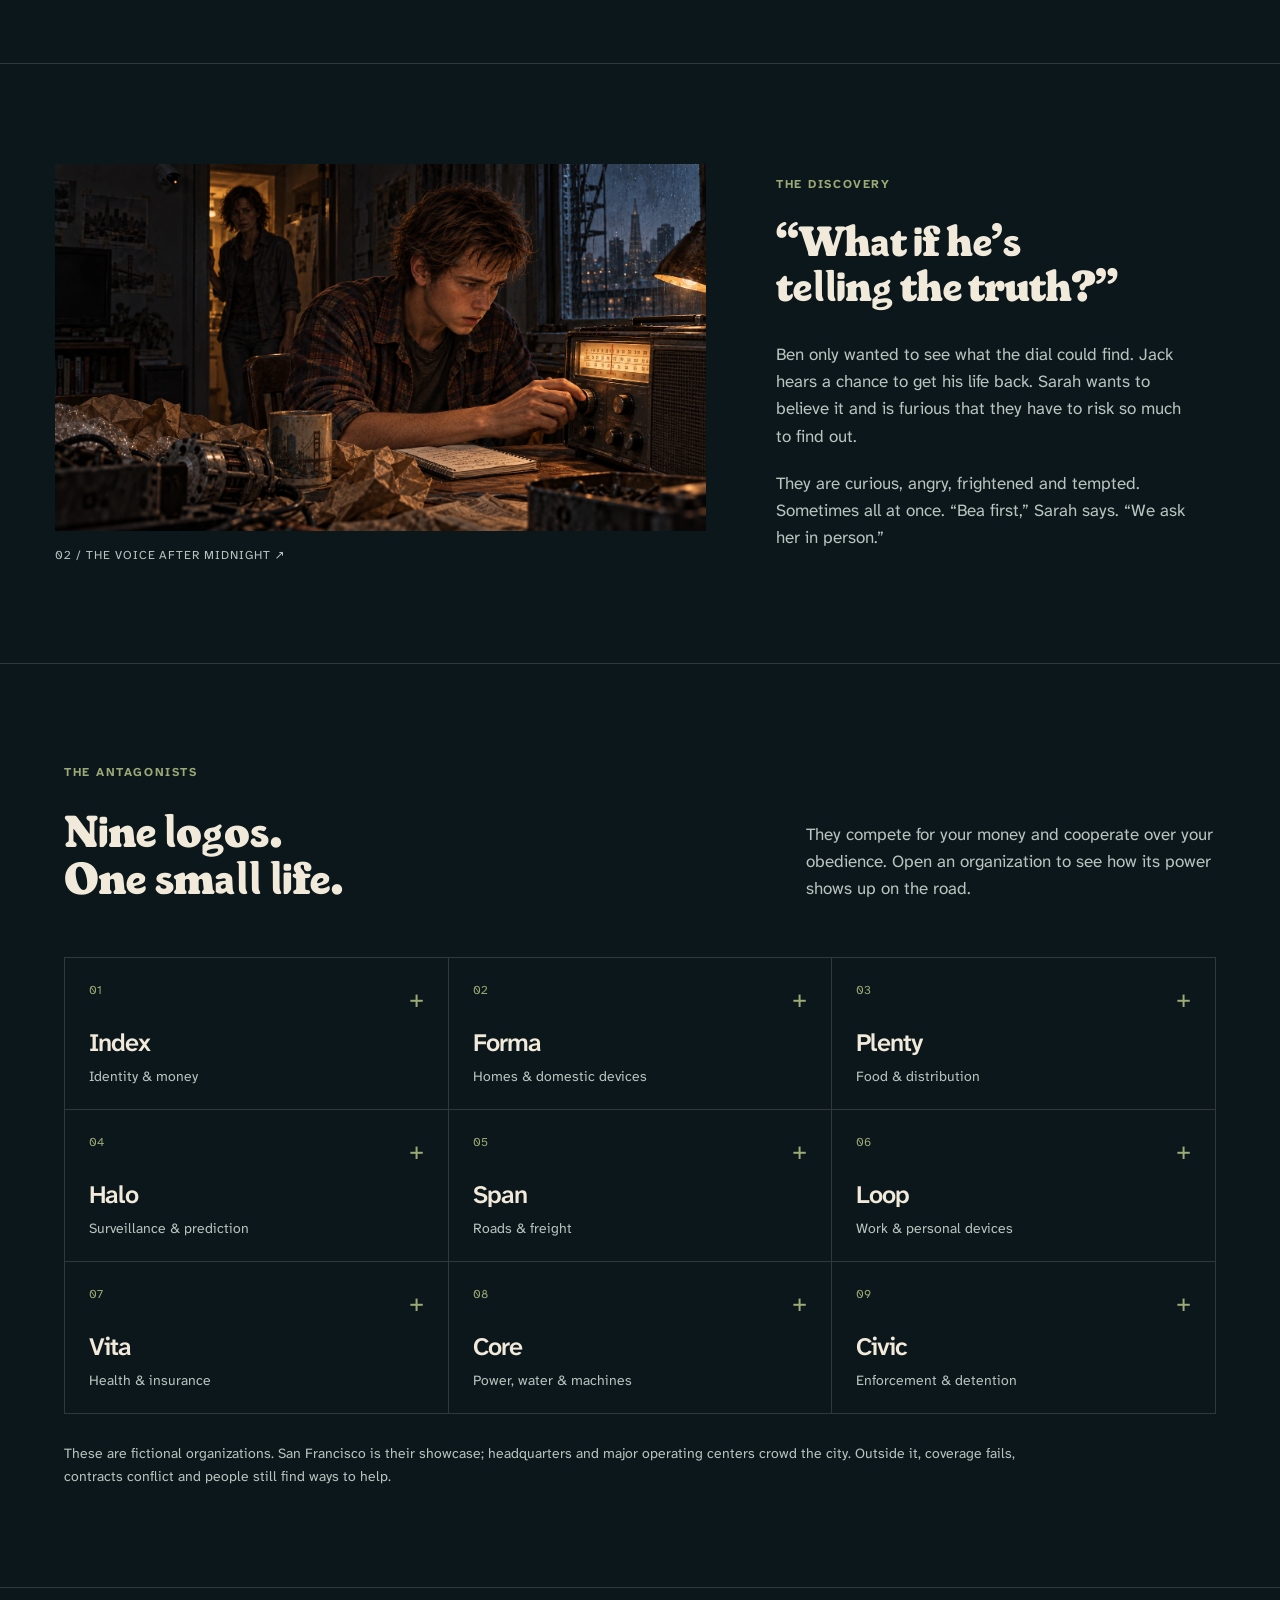
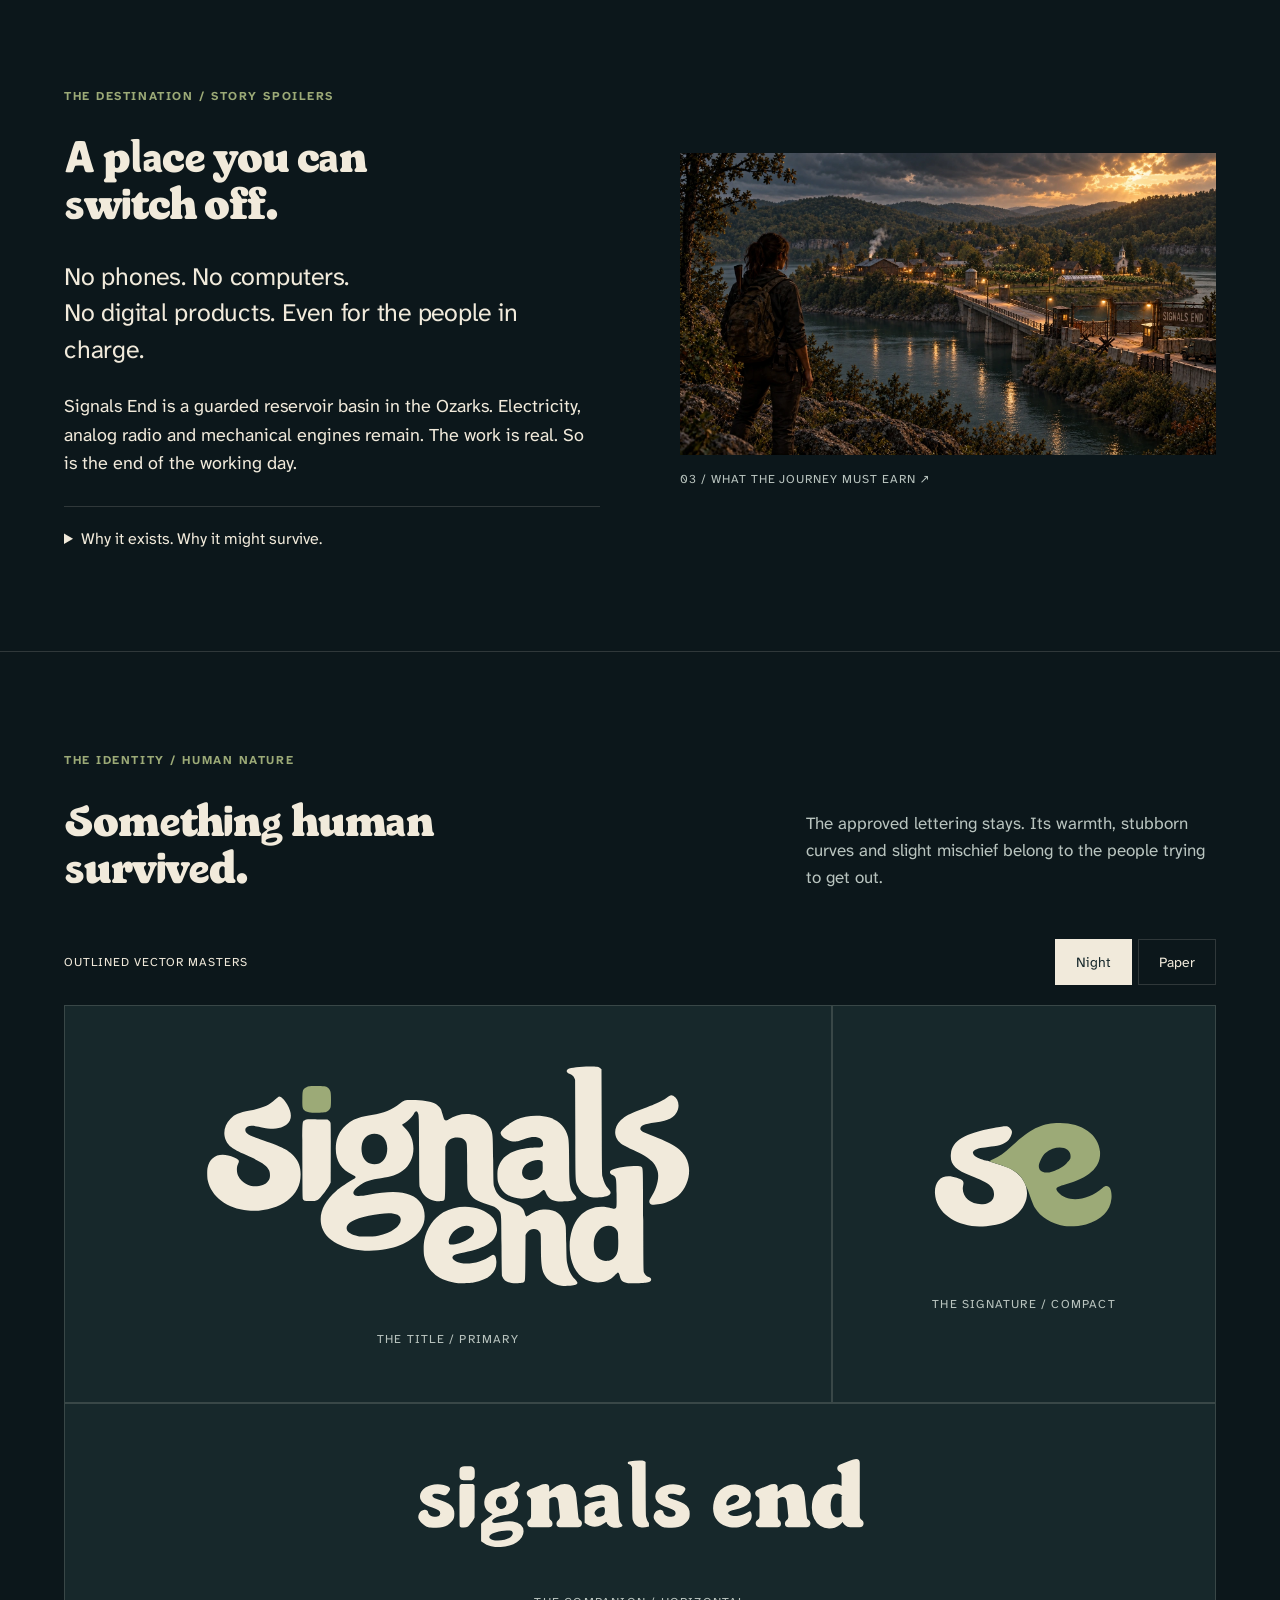
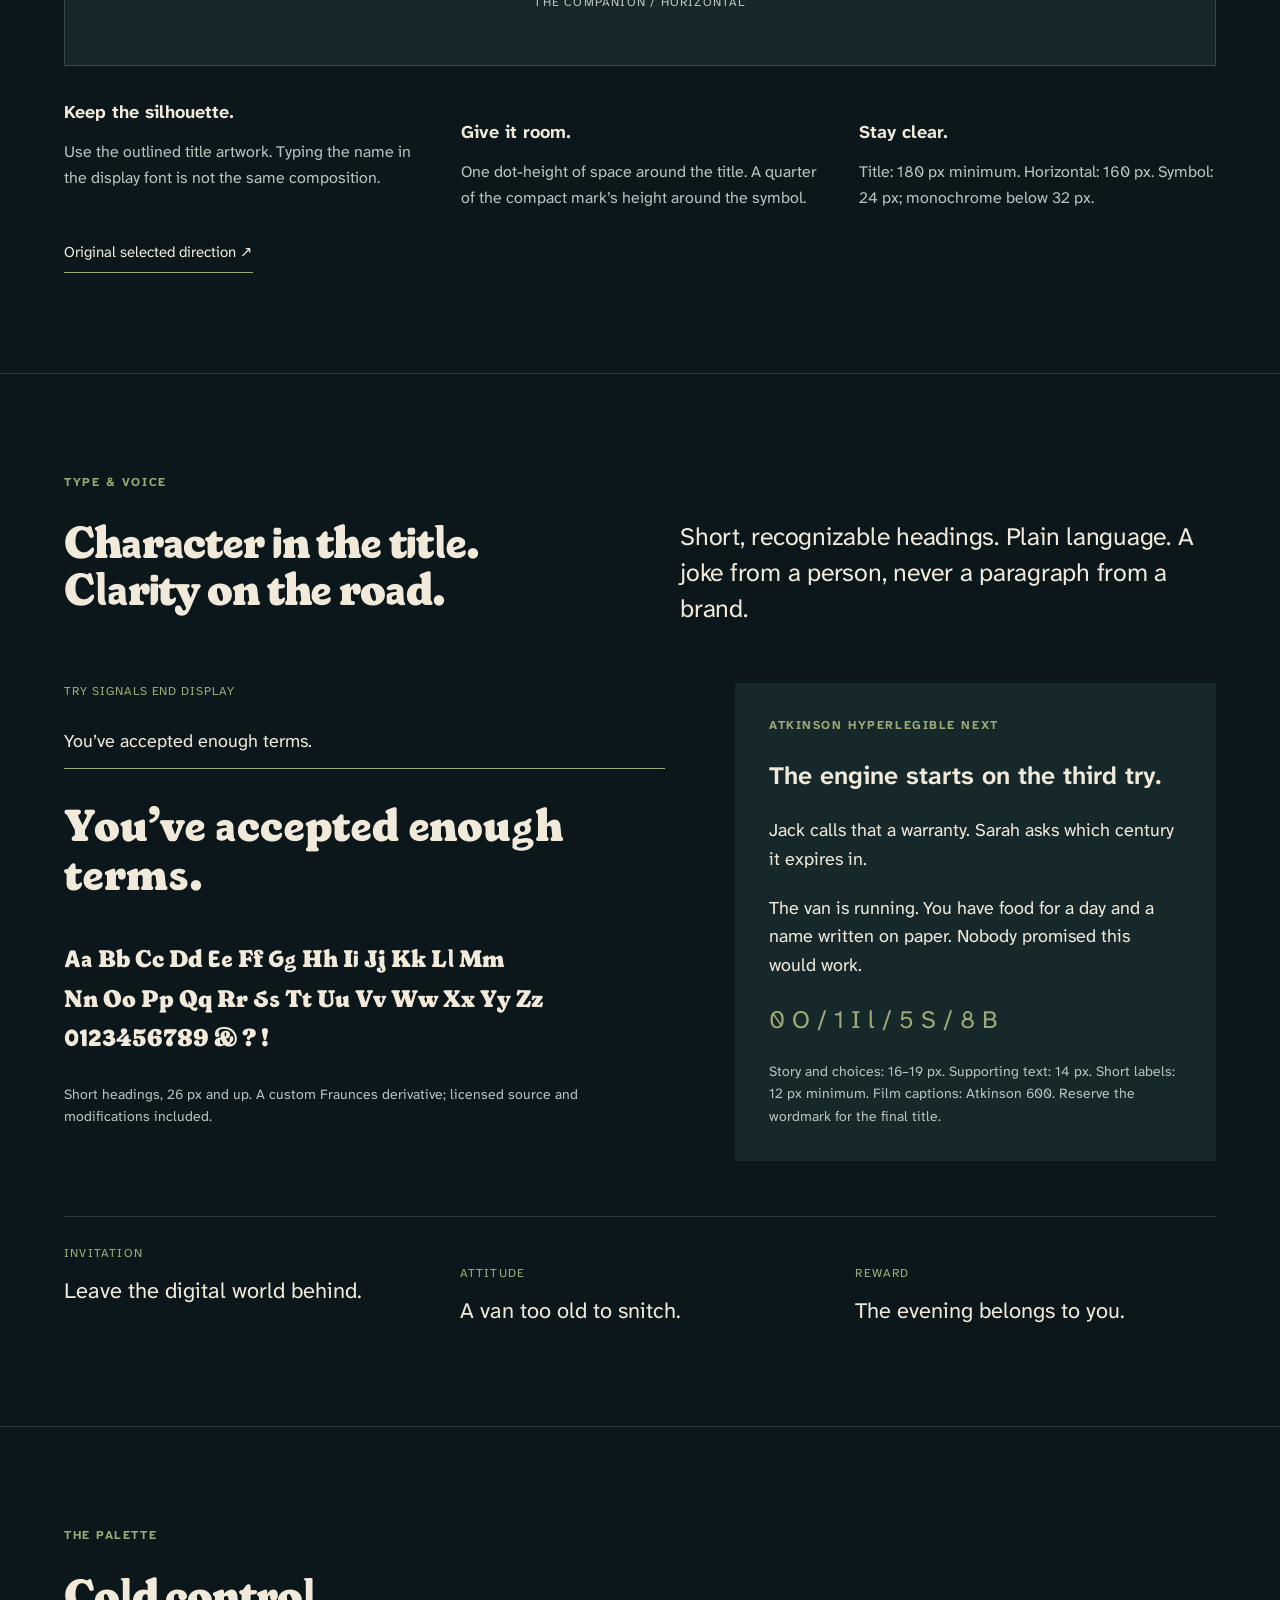
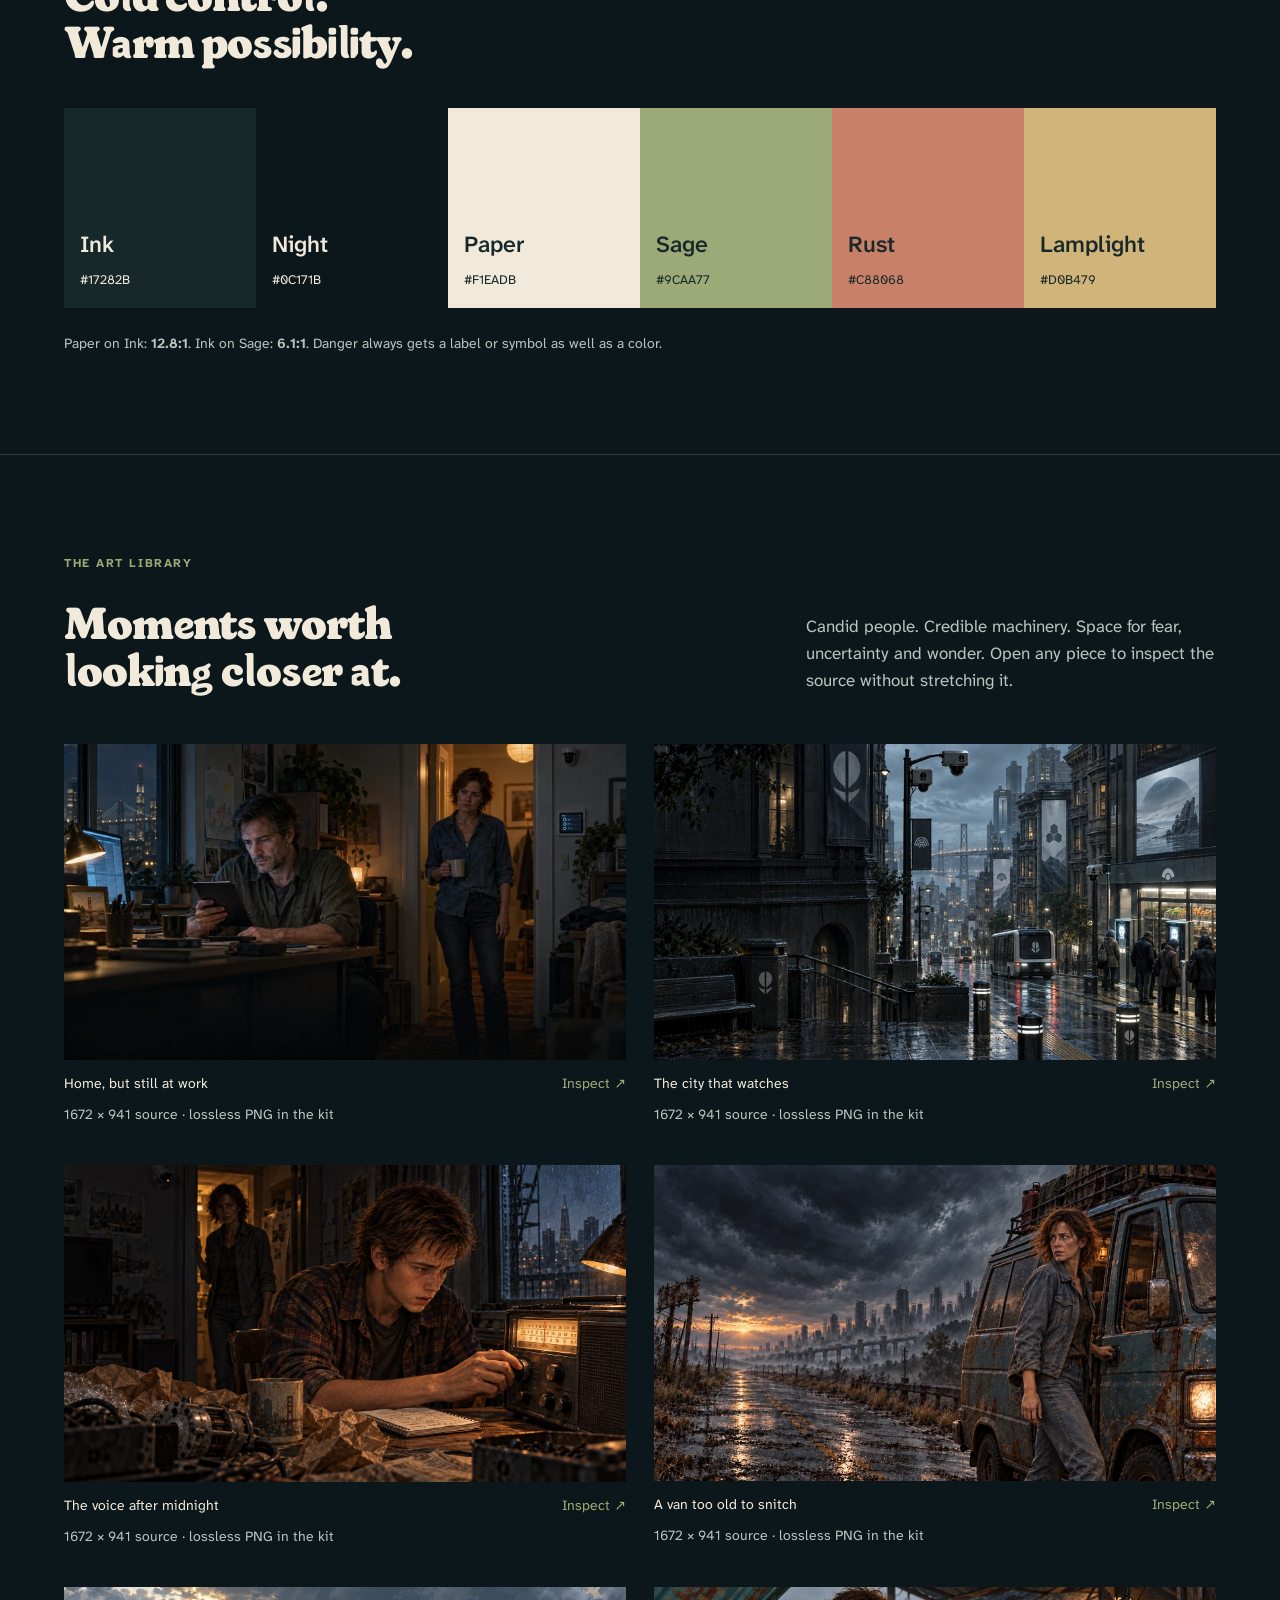
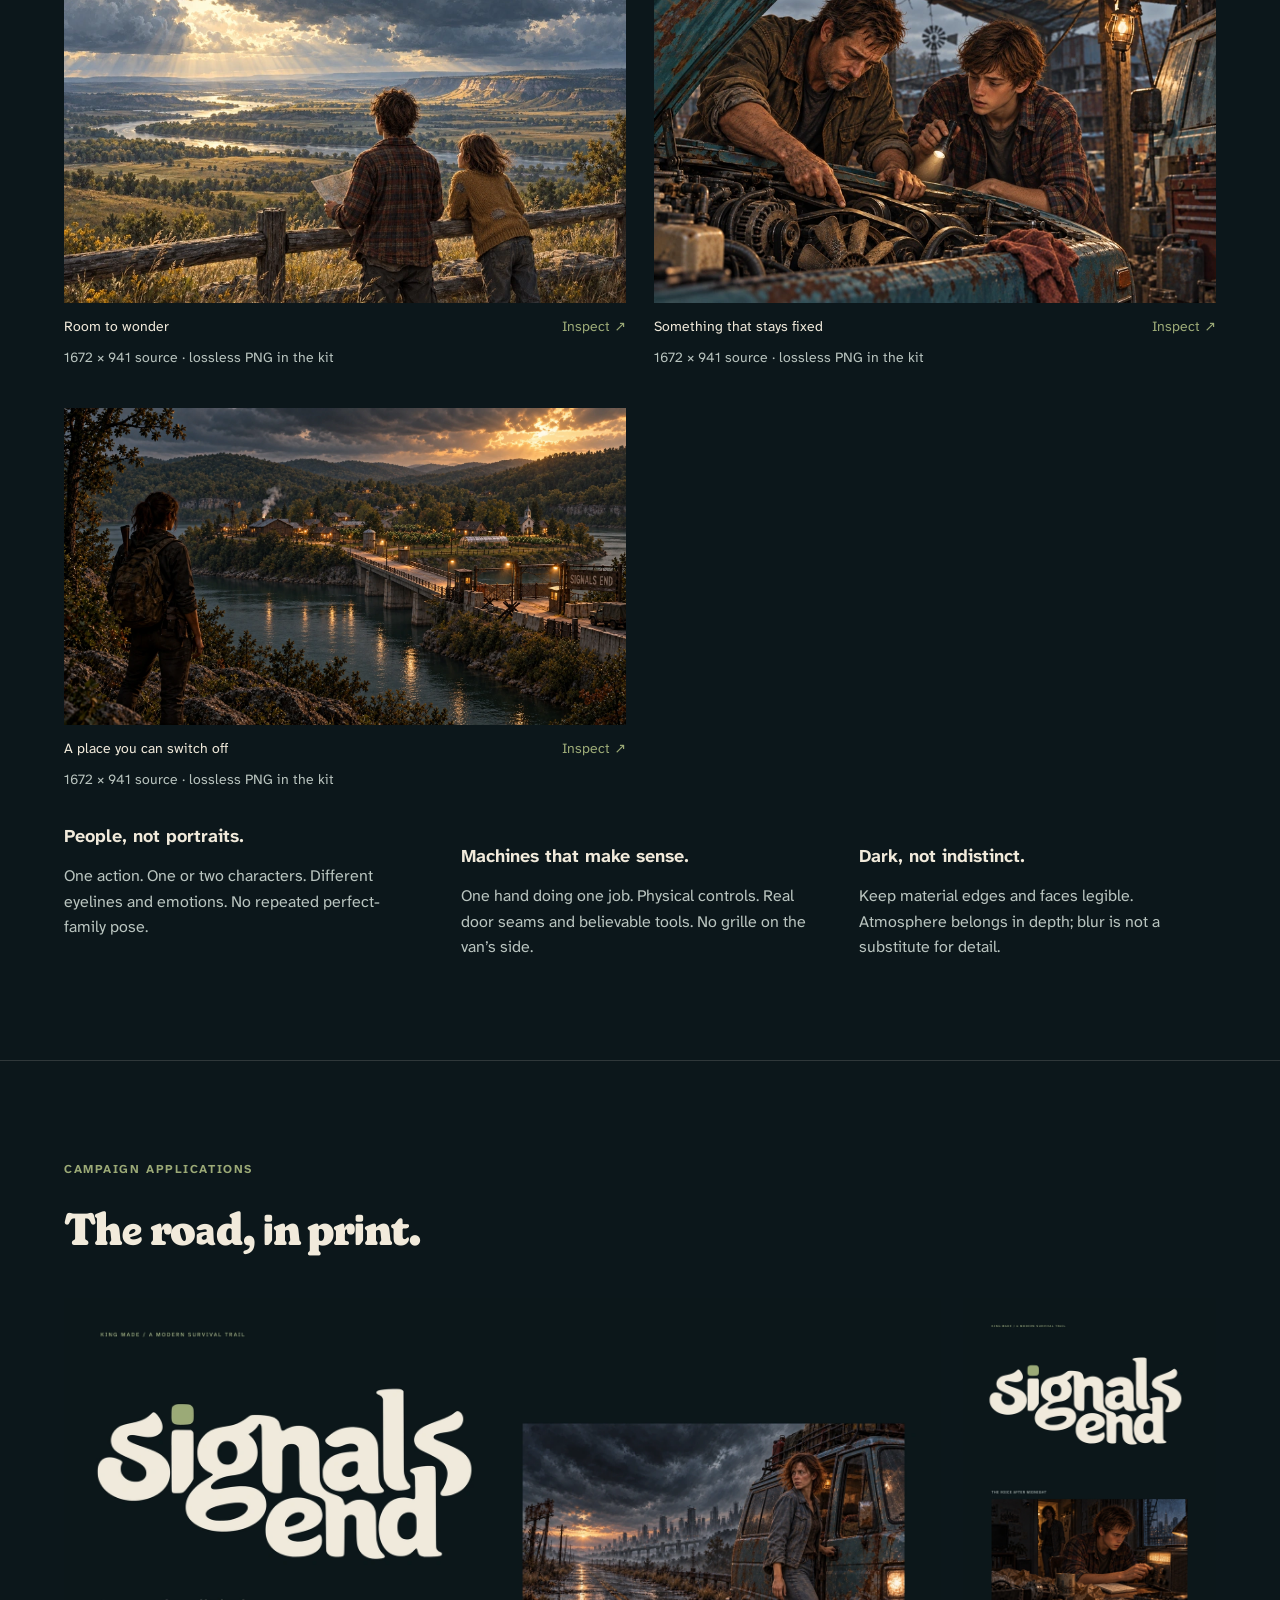
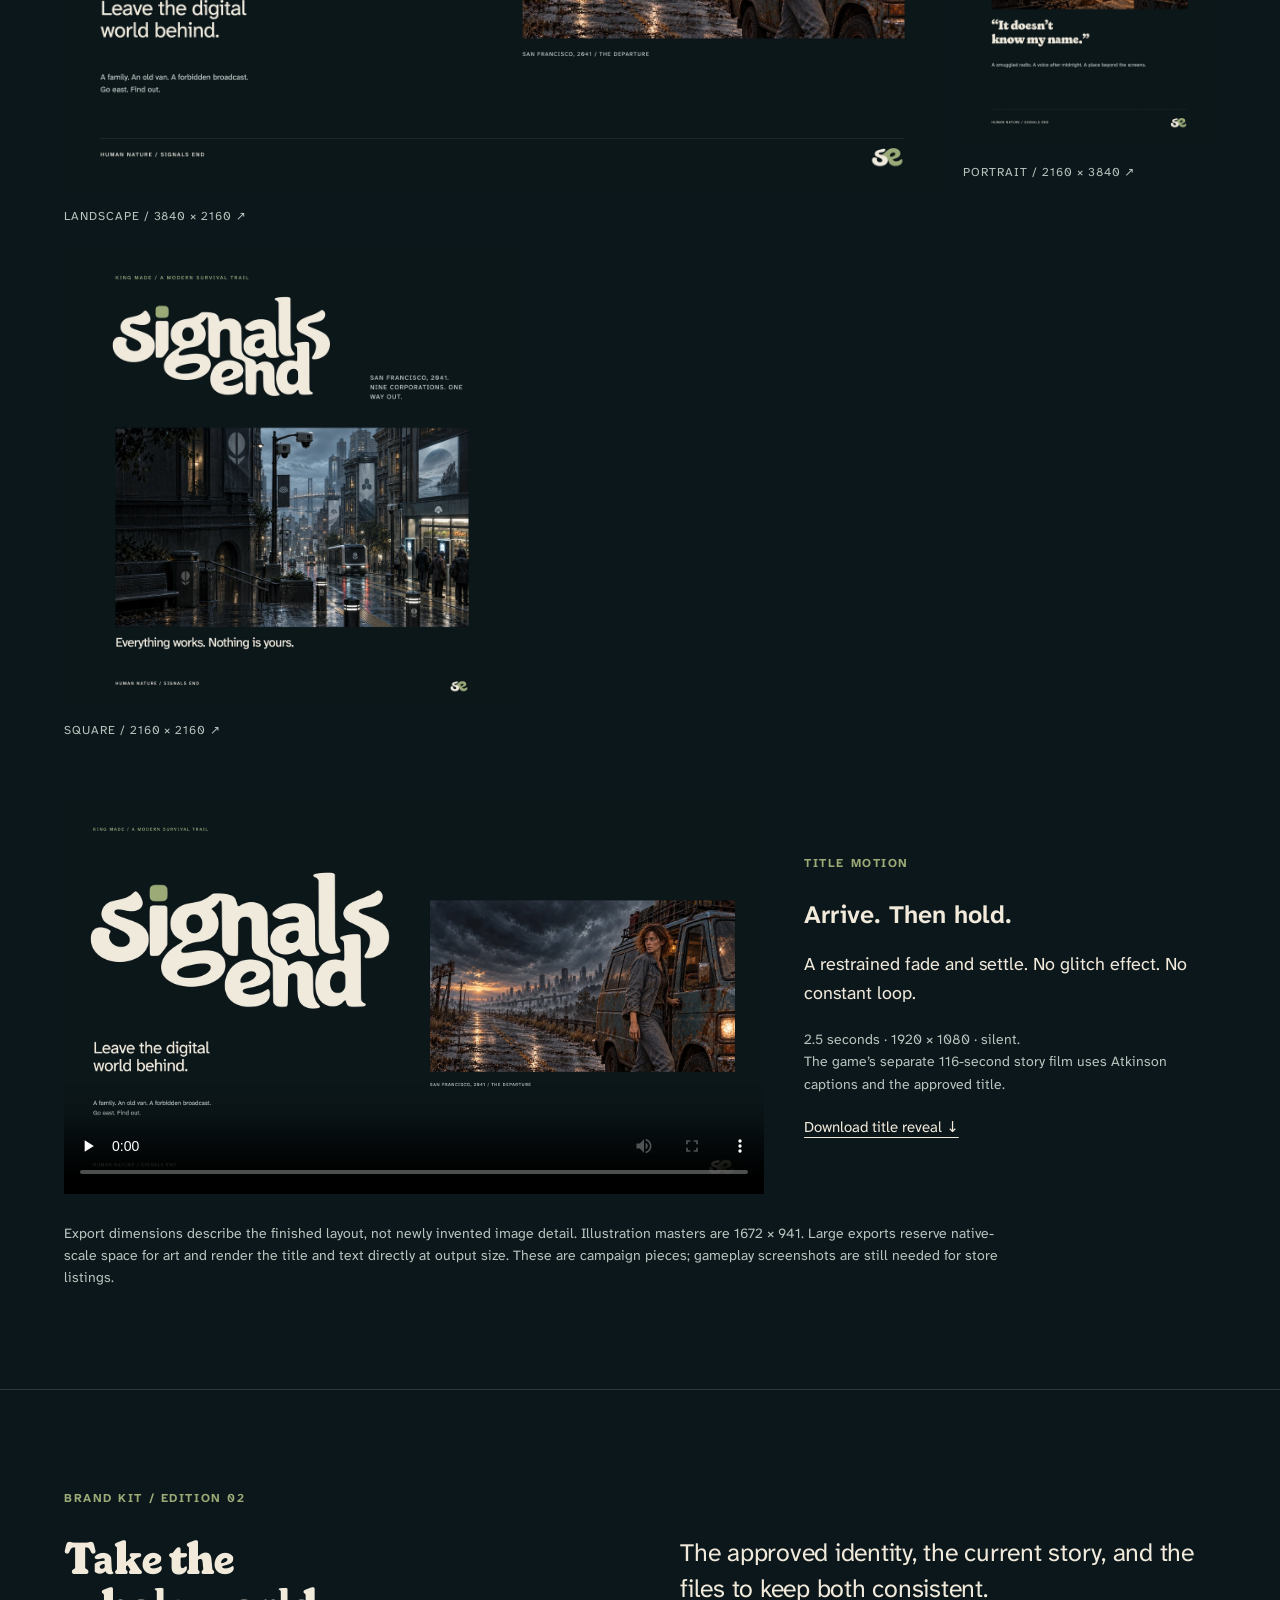
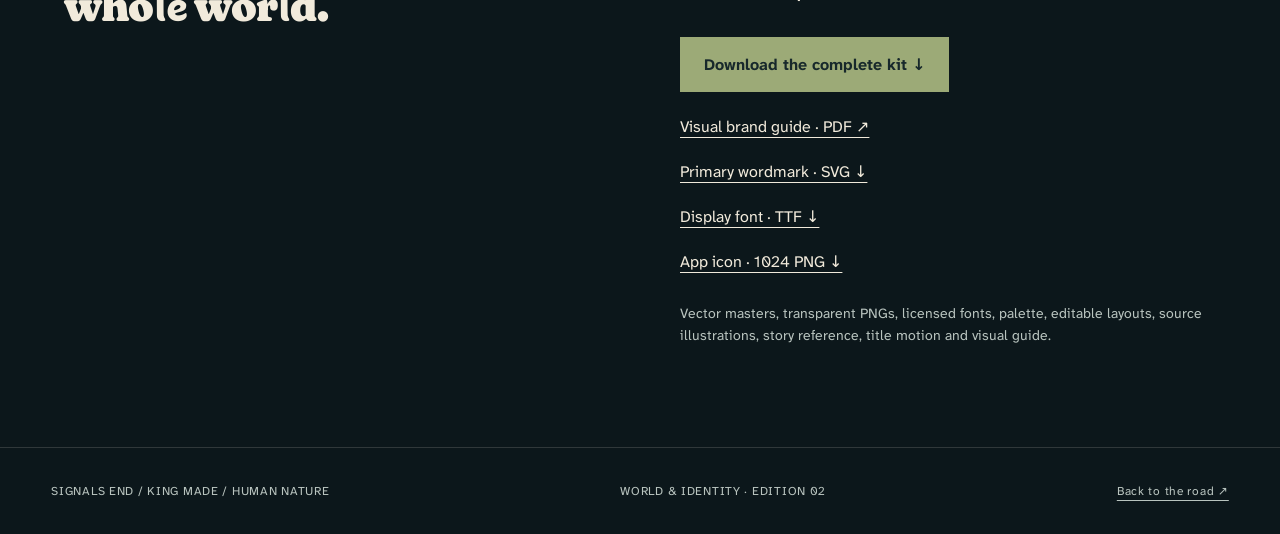
==== commit 33187052: "Add the contract flag and hurried family departure" ====
--- a/brand/index.html
+++ b/brand/index.html
@@ -4,7 +4,7 @@
 <header><a href="#" aria-label="Signals End brand kit"><img src="../assets/signals-end/signals-end-horizontal-light.svg" alt="Signals End" width="160" height="45"></a><nav aria-label="Brand kit"><a href="#world">World</a><a href="#identity">Identity</a><a href="#art">Artwork</a><a href="#downloads">The kit</a></nav><a class="play" href="../?v=0.8.0">Play the demo ↗</a></header>
 <main id="main">
 <section class="hero" id="03-human-nature"><div class="hero-copy"><p class="kicker">KING MADE / WORLD & IDENTITY / 02</p><img class="hero-mark reveal" src="../assets/signals-end/signals-end-stacked-light.svg" alt="Signals End" width="1360" height="635"><h1>Leave the digital<br>world behind.</h1><p>A family. An old van. A forbidden broadcast.<br>A modern survival trail toward an analog life.</p><a class="text-link" href="#world">Step into the world <span>↓</span></a></div><figure class="hero-image"><img src="../assets/brand-v2/city-1672.webp" srcset="../assets/brand-v2/city-836.webp 836w, ../assets/brand-v2/city-1672.webp 1672w" sizes="(max-width: 760px) 100vw, 52vw" alt="Cameras watch a rain-soaked San Francisco street; shoppers wait at a face scanner beside stocked shelves" fetchpriority="high" width="1672" height="941"><figcaption><span>01 / THE WORLD THAT WORKS AGAINST YOU</span><button data-view="city">Inspect artwork ↗</button></figcaption></figure></section>
-<section class="content premise" id="world"><p class="kicker">THE STORY / SAN FRANCISCO, 2041</p><div class="split"><h2>Everything works.<br>Nothing is yours.</h2><div><p class="large">Nine corporations run the systems you need to live. Different logos. The same account.</p><p>The rent rises. The food gets dearer. Taxes and mandatory charges eat the rest. Your door, your job, your medicine: another screen, another camera, another permission.</p><p>Jack comes home, but his attention stays at work. He checks another alert. Sarah repeats herself. Annie waits with a drawing. He wants a simpler life. Neither parent believes one is still possible.</p></div></div><div class="story-sequence"><article><span class="index">01</span><h3>The cage</h3><p>Company contracts are the only work close to covering life. Leave without clearance, and household debt becomes a return order.</p></article><article><span class="index">02</span><h3>The crack</h3><p>Bea smuggles in an analog radio. After midnight, Ben finds a voice talking about a place called Signals End.</p></article><article><span class="index">03</span><h3>The road</h3><p>Three nights of arguments and a list of questions. First, ask Bea across the Bay. Then follow the evidence east. Repair, fish, trade and evade the Collectors.</p></article></div></section>
+<section class="content premise" id="world"><p class="kicker">THE STORY / SAN FRANCISCO, 2041</p><div class="split"><h2>Everything works.<br>Nothing is yours.</h2><div><p class="large">Nine corporations run the systems you need to live. Different logos. The same account.</p><p>The rent rises. The food gets dearer. Taxes and mandatory charges eat the rest. Your door, your job, your medicine: another screen, another camera, another permission.</p><p>Jack comes home, but his attention stays at work. He checks another alert. Sarah repeats herself. Annie waits with a drawing. He wants a simpler life. Neither parent believes one is still possible.</p></div></div><div class="story-sequence"><article><span class="index">01</span><h3>The cage</h3><p>Company contracts are the only work close to covering life. Leave without clearance, and household debt becomes a return order.</p></article><article><span class="index">02</span><h3>The crack</h3><p>Bea smuggles in an analog radio. After midnight, Ben finds a voice talking about a place called Signals End.</p></article><article><span class="index">03</span><h3>The road</h3><p>Three nights of arguments. Then Core fires Jack, the joint wallet freezes, and their staff-flat deadline comes before an appeal. Load the van. Ask Bea. Follow the evidence east.</p></article></div></section>
 <section class="story-feature content"><figure class="art-frame"><button data-view="radio"><img src="../assets/brand-v2/radio-1672.webp" width="1672" height="941" loading="lazy" alt="Ben listens to a smuggled analog radio while Sarah watches from the doorway"><span>02 / THE VOICE AFTER MIDNIGHT ↗</span></button></figure><div class="feature-copy"><p class="kicker">THE DISCOVERY</p><blockquote>“What if he’s<br>telling the truth?”</blockquote><p>Ben only wanted to see what the dial could find. Jack hears a chance to get his life back. Sarah wants to believe it and is furious that they have to risk so much to find out.</p><p class="small">They are curious, angry, frightened and tempted. Sometimes all at once. “Bea first,” Sarah says. “We ask her in person.”</p></div></section>
 <section class="content" id="powers"><div class="section-title"><div><p class="kicker">THE ANTAGONISTS</p><h2>Nine logos.<br>One small life.</h2></div><p>They compete for your money and cooperate over your obedience. Open an organization to see how its power shows up on the road.</p></div><div class="corporations" id="corporations"></div><p class="small note">These are fictional organizations. San Francisco is their showcase; headquarters and major operating centers crowd the city. Outside it, coverage fails, contracts conflict and people still find ways to help.</p></section>
 <section class="refuge content"><div class="split"><div><p class="kicker">THE DESTINATION / STORY SPOILERS</p><h2>A place you can<br>switch off.</h2><p class="large">No phones. No computers.<br>No digital products. Even for the people in charge.</p><p>Signals End is a guarded reservoir basin in the Ozarks. Electricity, analog radio and mechanical engines remain. The work is real. So is the end of the working day.</p><details><summary>Why it exists. Why it might survive.</summary><p>Reservoir crews, farmers and repairers kept essential water and power running when the service companies withdrew. Their council refused the takeover. Outsiders call it a shadow government.</p><p>Water, terrain, guarded approaches and outside dependence on its infrastructure protect the basin. There is no invisible force field. Entry depends on capacity, trust and contribution; the rules bind its leaders too.</p><p>The Mercers begin with a rumor. A witness, a family reply and a useful act earn a chance to enter. A home makes freedom durable. An evening without compulsory check-ins makes it felt.</p></details></div><figure class="art-frame"><button data-view="basin"><img src="../assets/brand-v2/basin-1672.webp" width="1672" height="941" loading="lazy" alt="Water, woodland and working buildings in the sheltered basin"><span>03 / WHAT THE JOURNEY MUST EARN ↗</span></button></figure></div></section>
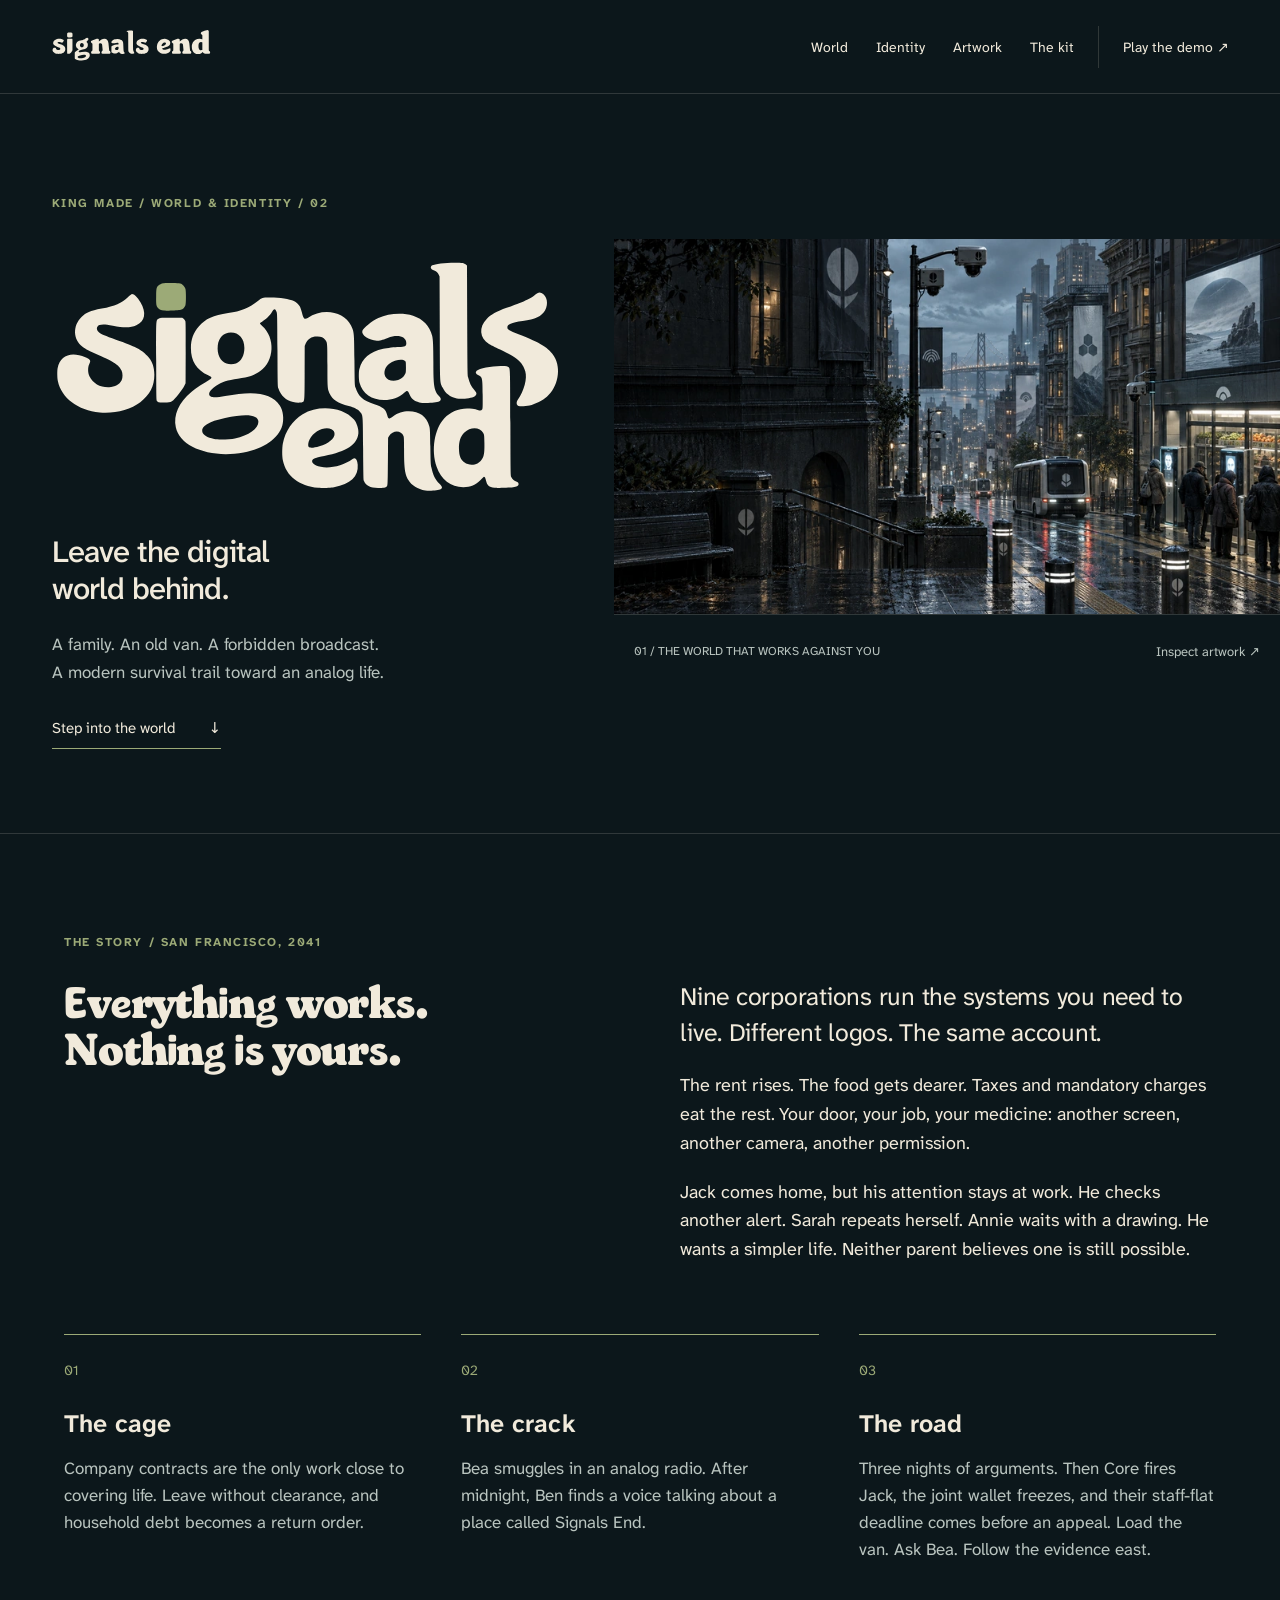
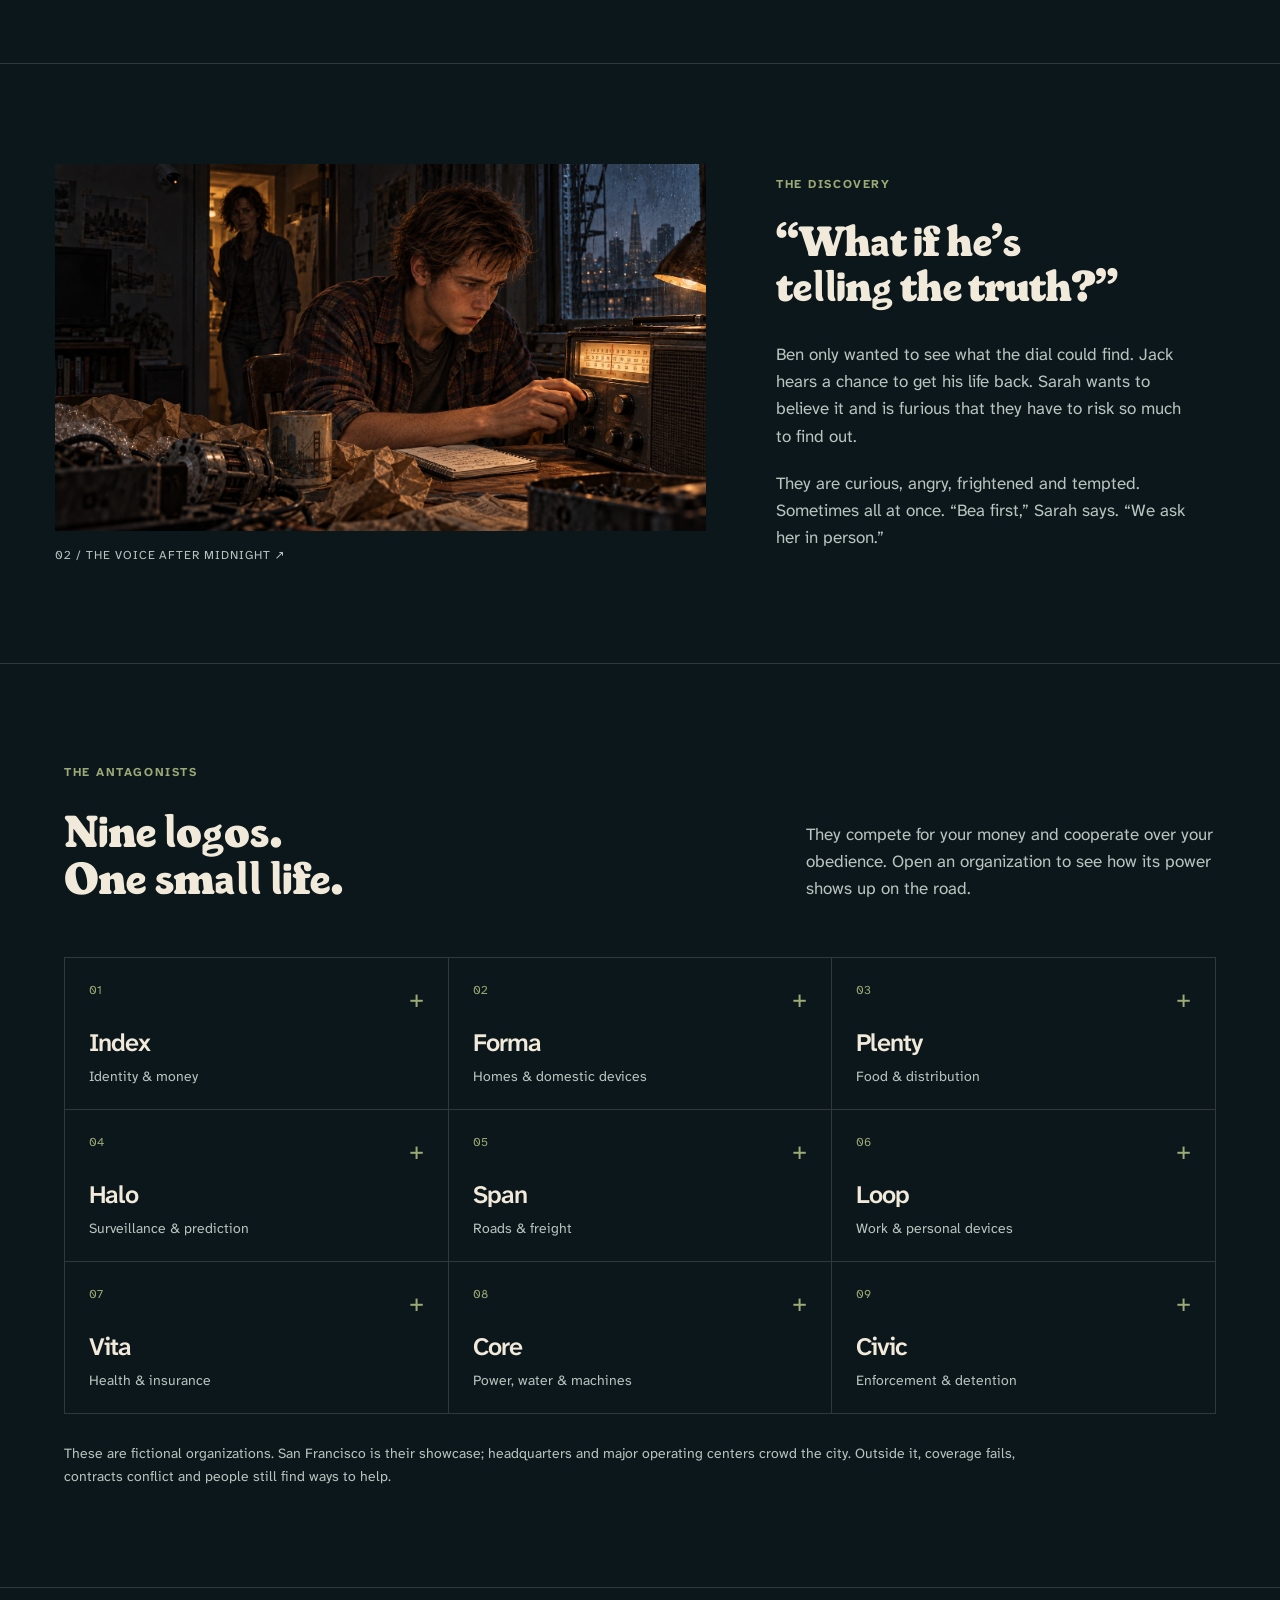
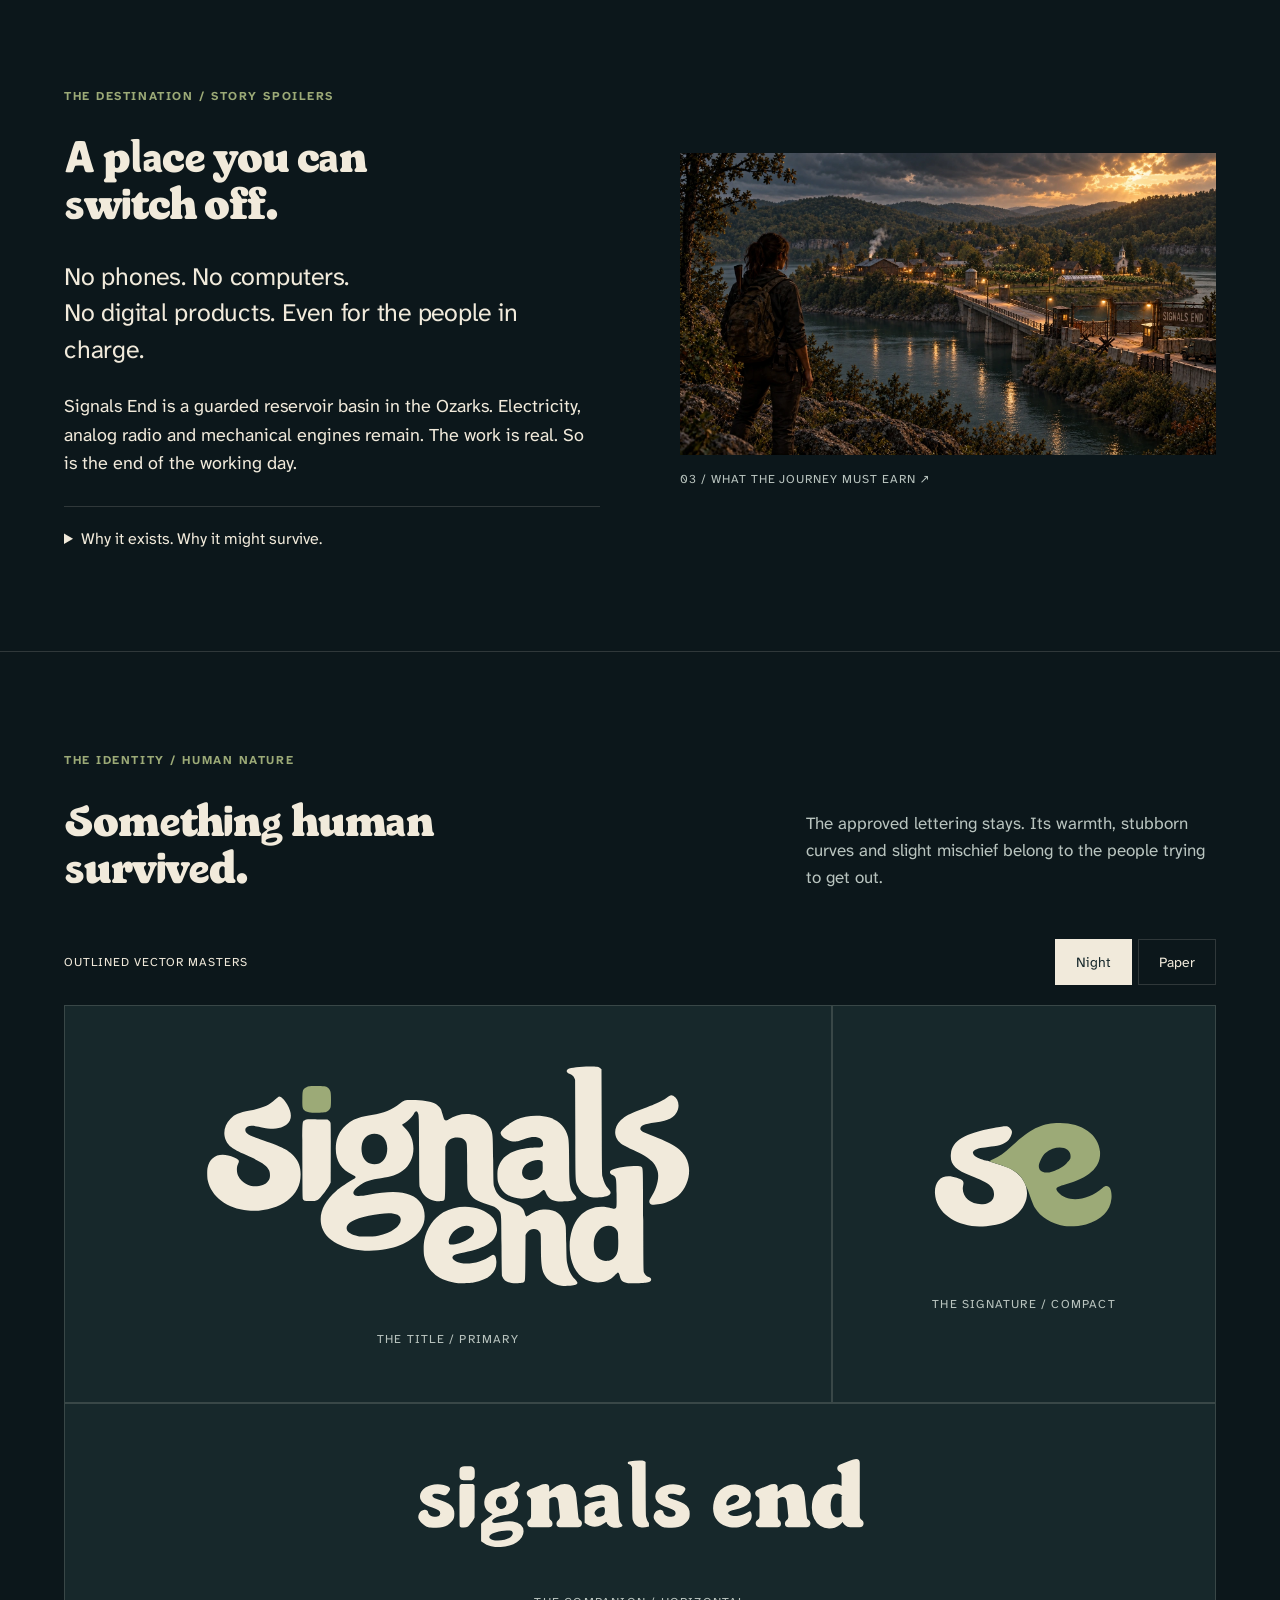
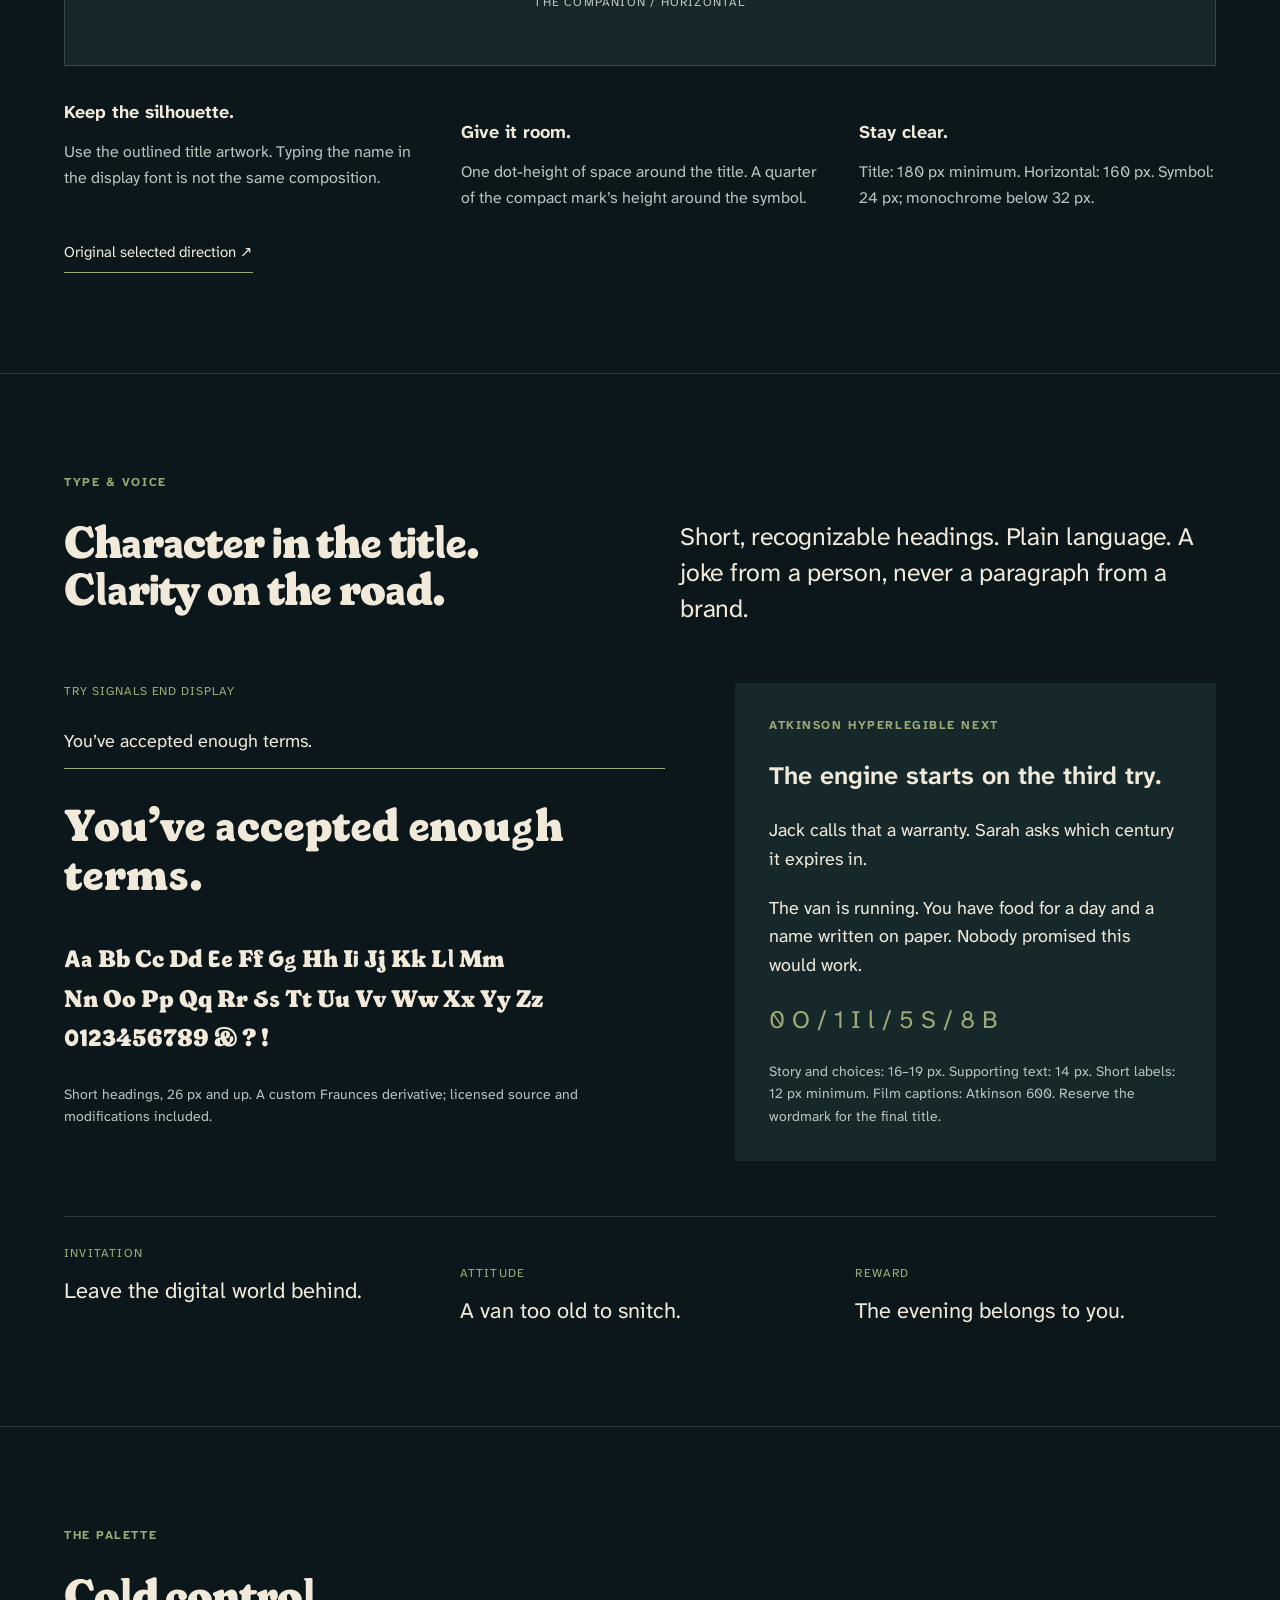
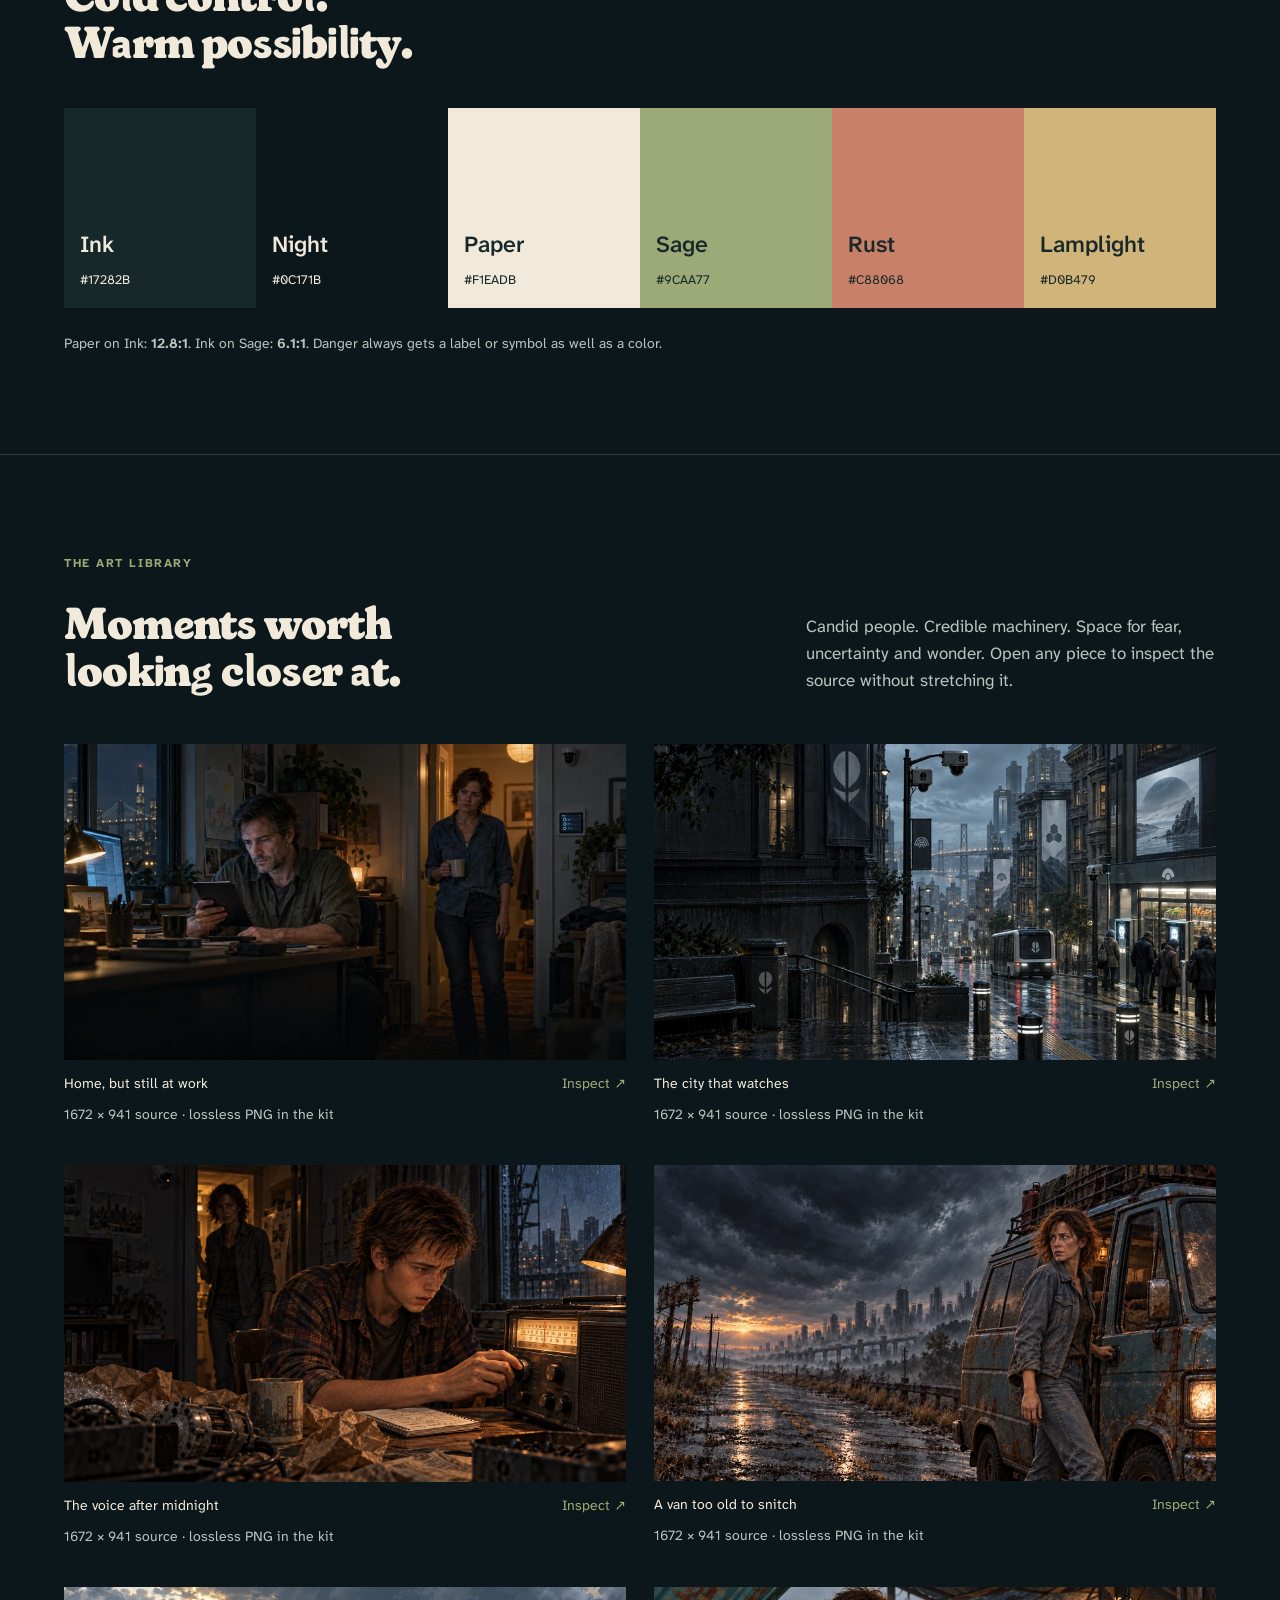
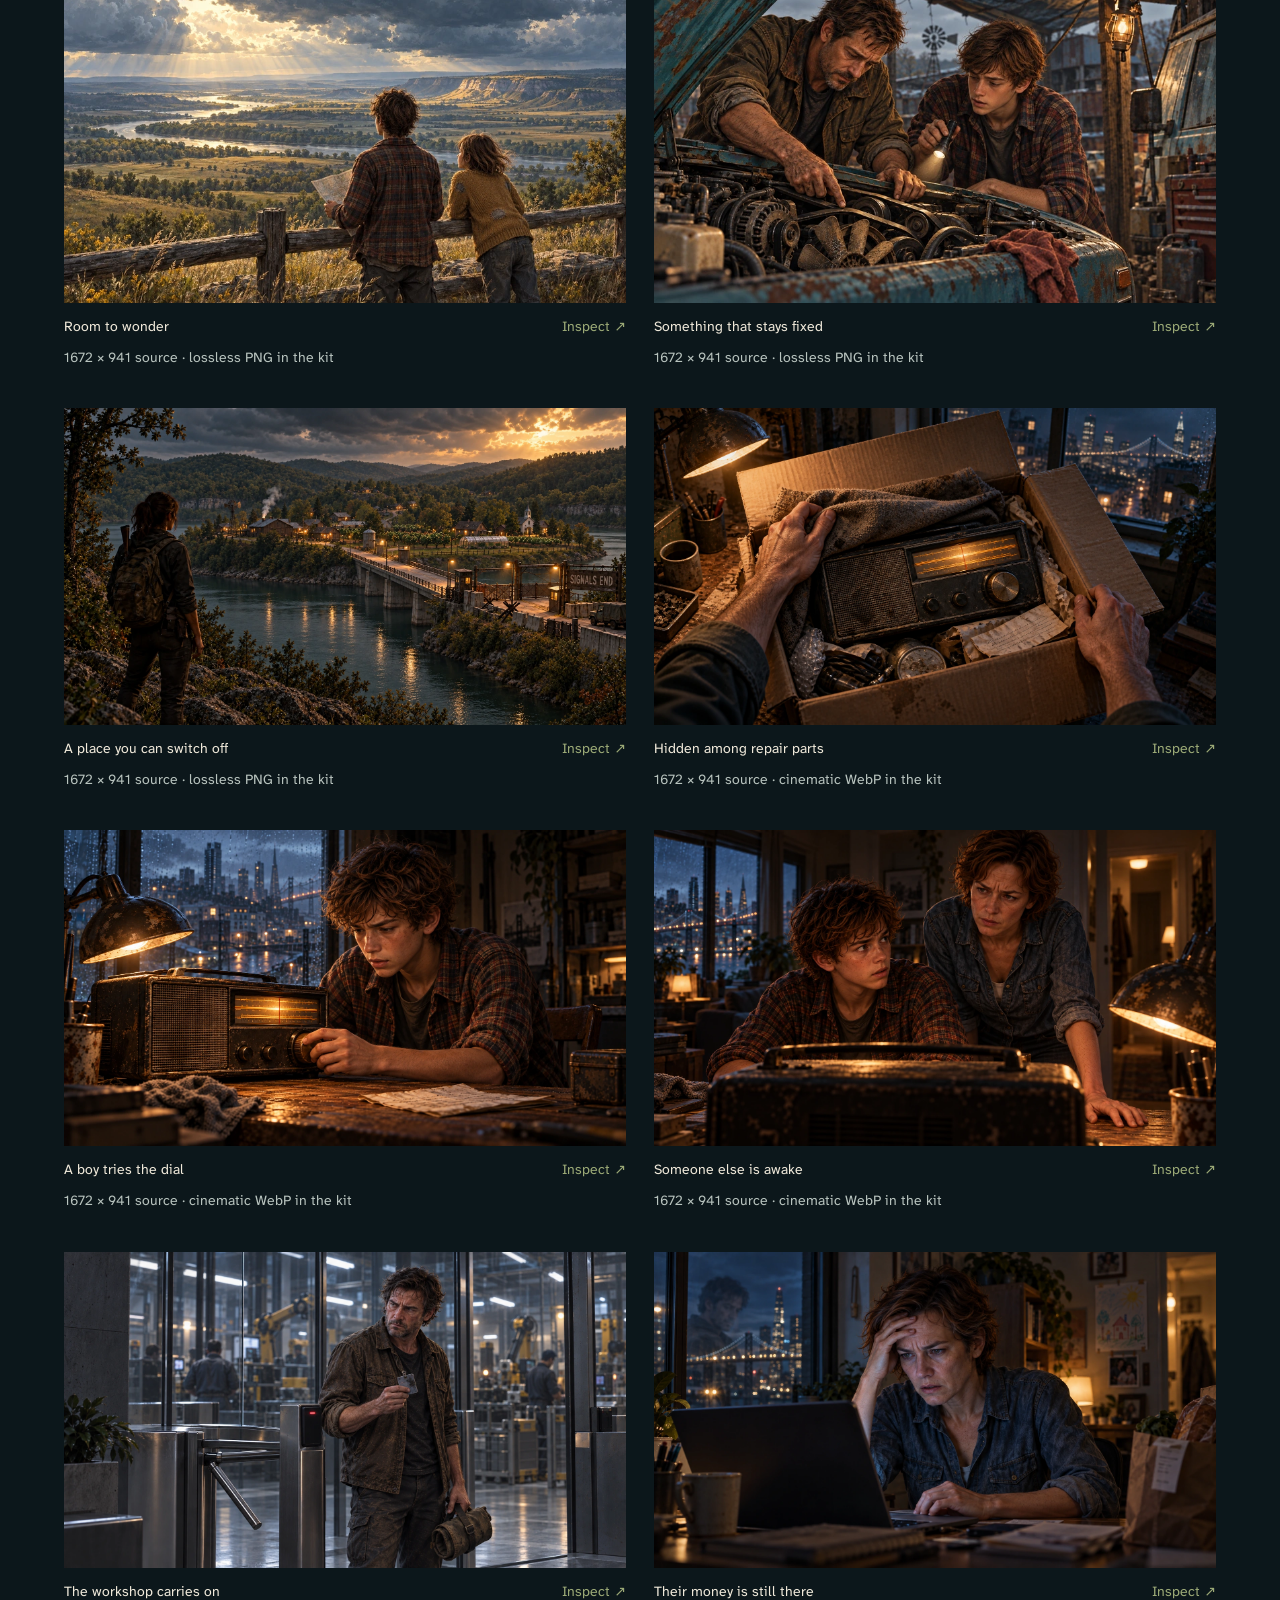
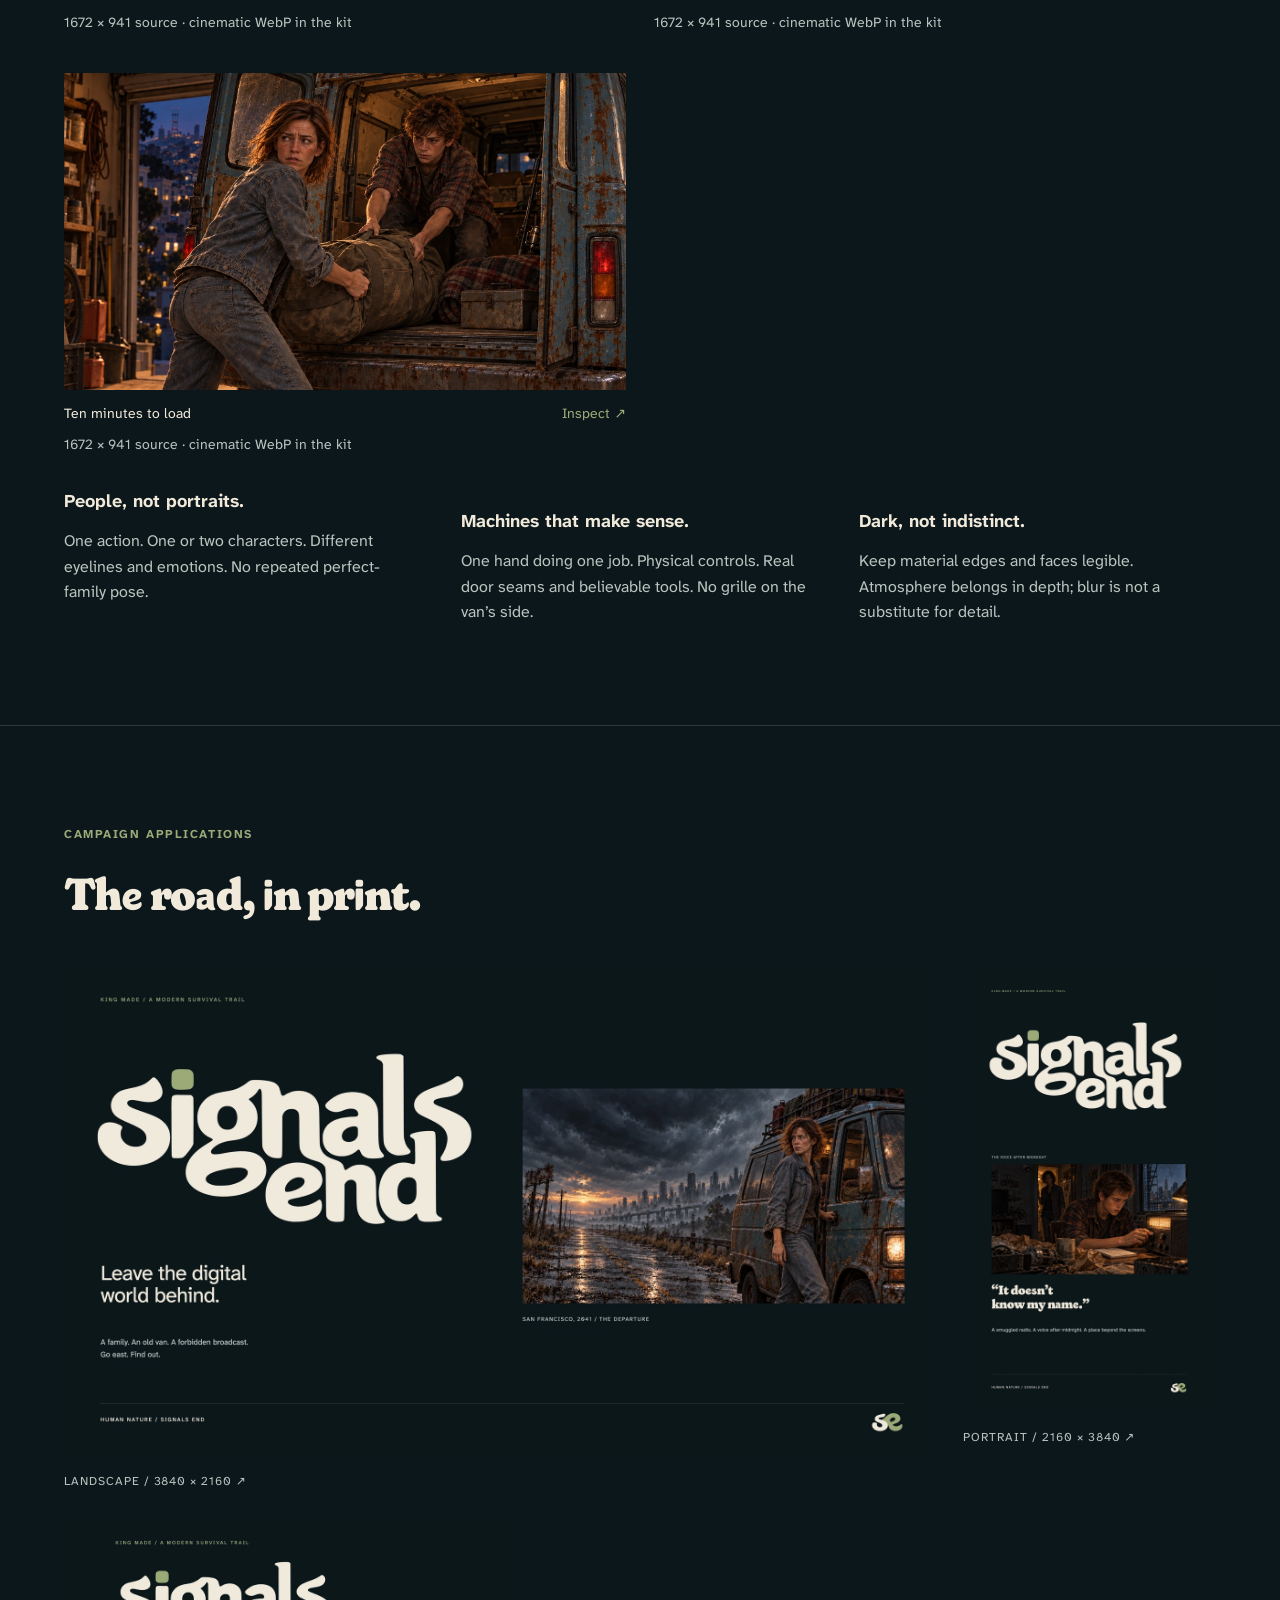
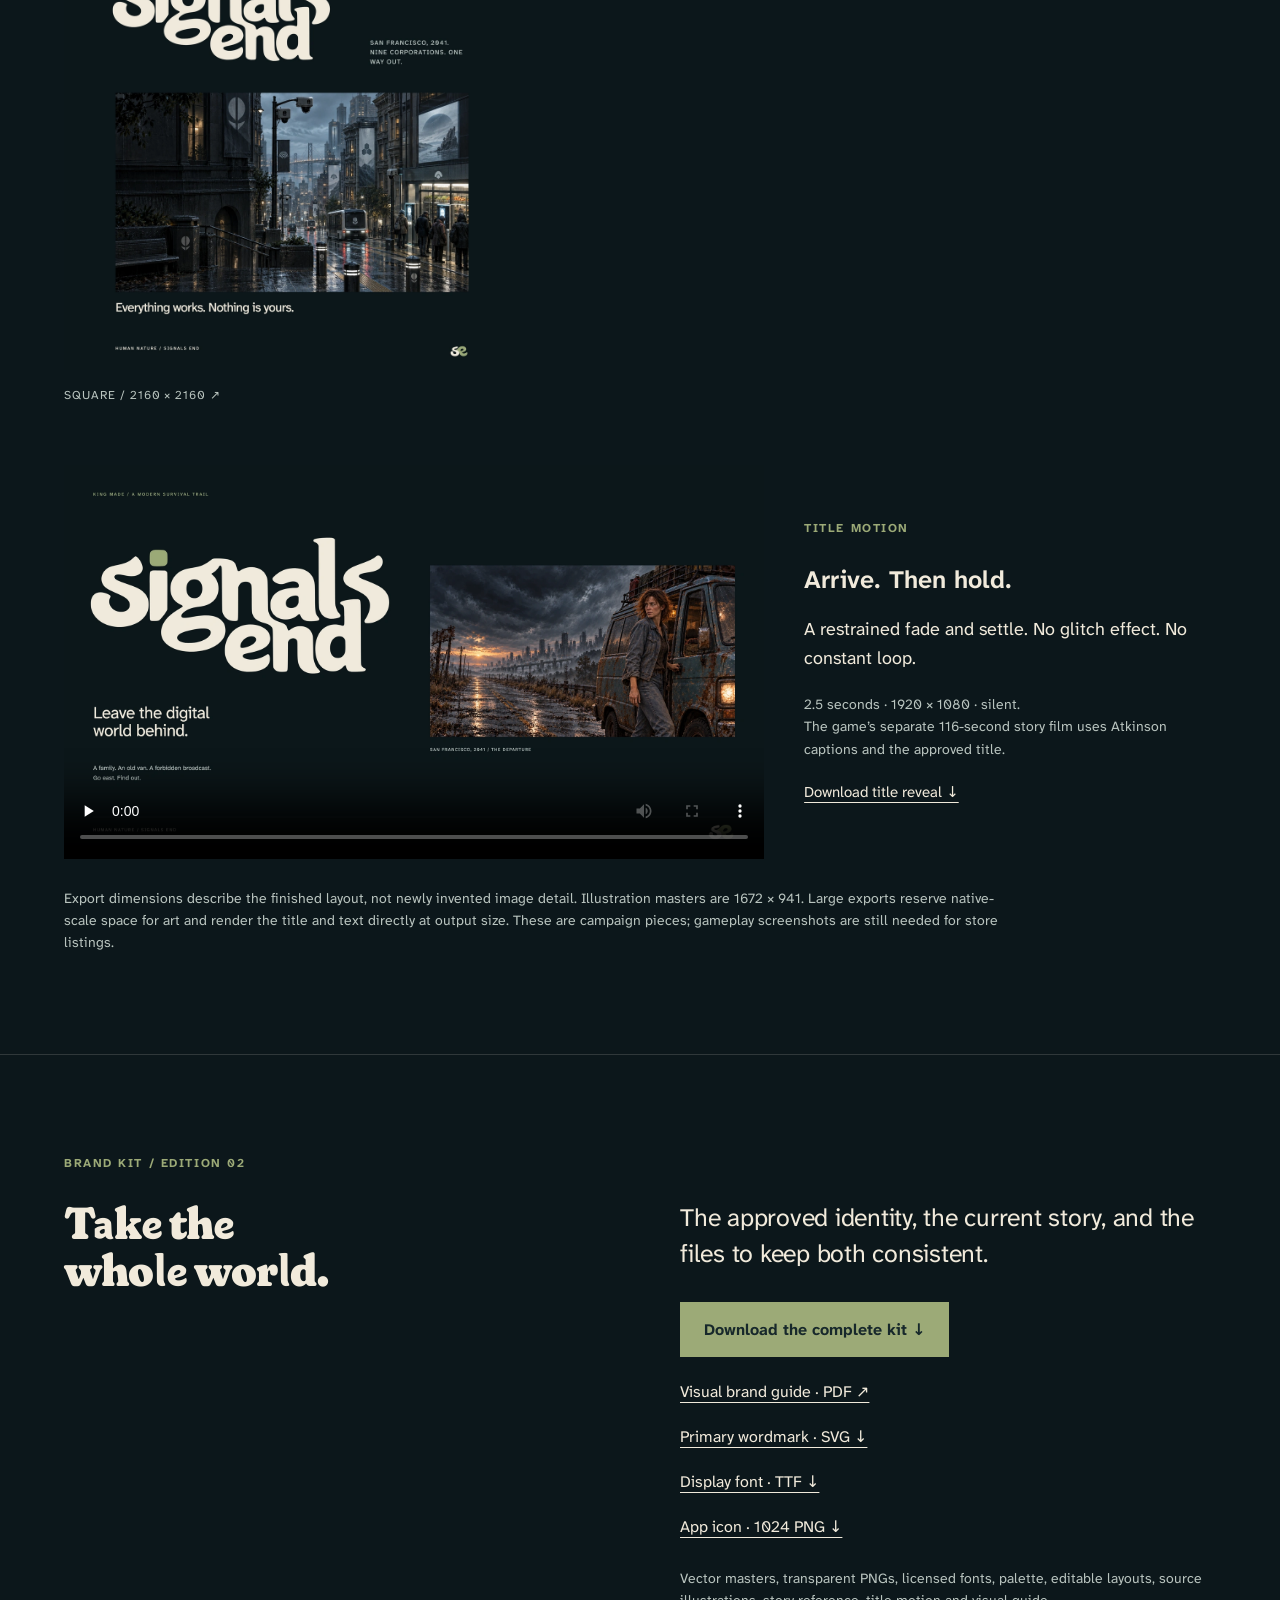
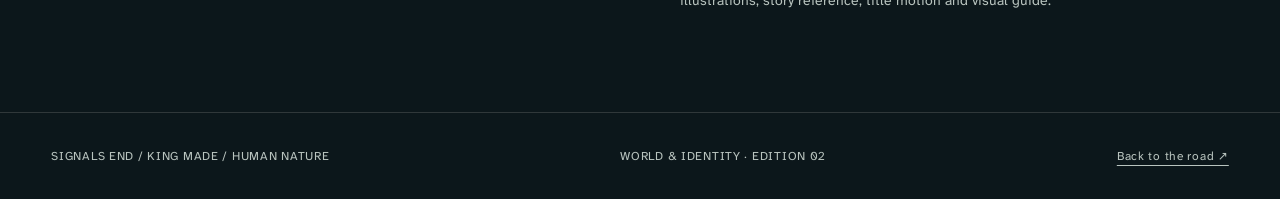
==== commit 5e113fa6: "Add cinematic scene coverage and a clear household lockout" ====
--- a/brand/index.html
+++ b/brand/index.html
@@ -1,7 +1,7 @@
 <!doctype html>
 <html lang="en"><head><meta charset="utf-8"><meta name="viewport" content="width=device-width,initial-scale=1"><meta name="theme-color" content="#0c171b"><title>Signals End — Brand kit</title><meta name="description" content="The world, identity and artwork of Signals End. A family pilgrimage out of a corporate surveillance city toward an analog refuge."><link rel="icon" href="../assets/signals-end/signals-end-app-icon.svg"><link rel="stylesheet" href="kit.css?v=2"></head><body>
 <a class="skip" href="#main">Skip to content</a>
-<header><a href="#" aria-label="Signals End brand kit"><img src="../assets/signals-end/signals-end-horizontal-light.svg" alt="Signals End" width="160" height="45"></a><nav aria-label="Brand kit"><a href="#world">World</a><a href="#identity">Identity</a><a href="#art">Artwork</a><a href="#downloads">The kit</a></nav><a class="play" href="../?v=0.8.0">Play the demo ↗</a></header>
+<header><a href="#" aria-label="Signals End brand kit"><img src="../assets/signals-end/signals-end-horizontal-light.svg" alt="Signals End" width="160" height="45"></a><nav aria-label="Brand kit"><a href="#world">World</a><a href="#identity">Identity</a><a href="#art">Artwork</a><a href="#downloads">The kit</a></nav><a class="play" href="../?v=0.8.3">Play the demo ↗</a></header>
 <main id="main">
 <section class="hero" id="03-human-nature"><div class="hero-copy"><p class="kicker">KING MADE / WORLD & IDENTITY / 02</p><img class="hero-mark reveal" src="../assets/signals-end/signals-end-stacked-light.svg" alt="Signals End" width="1360" height="635"><h1>Leave the digital<br>world behind.</h1><p>A family. An old van. A forbidden broadcast.<br>A modern survival trail toward an analog life.</p><a class="text-link" href="#world">Step into the world <span>↓</span></a></div><figure class="hero-image"><img src="../assets/brand-v2/city-1672.webp" srcset="../assets/brand-v2/city-836.webp 836w, ../assets/brand-v2/city-1672.webp 1672w" sizes="(max-width: 760px) 100vw, 52vw" alt="Cameras watch a rain-soaked San Francisco street; shoppers wait at a face scanner beside stocked shelves" fetchpriority="high" width="1672" height="941"><figcaption><span>01 / THE WORLD THAT WORKS AGAINST YOU</span><button data-view="city">Inspect artwork ↗</button></figcaption></figure></section>
 <section class="content premise" id="world"><p class="kicker">THE STORY / SAN FRANCISCO, 2041</p><div class="split"><h2>Everything works.<br>Nothing is yours.</h2><div><p class="large">Nine corporations run the systems you need to live. Different logos. The same account.</p><p>The rent rises. The food gets dearer. Taxes and mandatory charges eat the rest. Your door, your job, your medicine: another screen, another camera, another permission.</p><p>Jack comes home, but his attention stays at work. He checks another alert. Sarah repeats herself. Annie waits with a drawing. He wants a simpler life. Neither parent believes one is still possible.</p></div></div><div class="story-sequence"><article><span class="index">01</span><h3>The cage</h3><p>Company contracts are the only work close to covering life. Leave without clearance, and household debt becomes a return order.</p></article><article><span class="index">02</span><h3>The crack</h3><p>Bea smuggles in an analog radio. After midnight, Ben finds a voice talking about a place called Signals End.</p></article><article><span class="index">03</span><h3>The road</h3><p>Three nights of arguments. Then Core fires Jack, the joint wallet freezes, and their staff-flat deadline comes before an appeal. Load the van. Ask Bea. Follow the evidence east.</p></article></div></section>
@@ -13,7 +13,7 @@
 <section class="content" id="color"><p class="kicker">THE PALETTE</p><h2>Cold control.<br>Warm possibility.</h2><div class="palette"><div style="--swatch:#17282B;--text:#F1EADB"><b>Ink</b><code>#17282B</code></div><div style="--swatch:#0C171B;--text:#F1EADB"><b>Night</b><code>#0C171B</code></div><div style="--swatch:#F1EADB;--text:#17282B"><b>Paper</b><code>#F1EADB</code></div><div style="--swatch:#9CAA77;--text:#17282B"><b>Sage</b><code>#9CAA77</code></div><div style="--swatch:#C88068;--text:#17282B"><b>Rust</b><code>#C88068</code></div><div style="--swatch:#D0B479;--text:#17282B"><b>Lamplight</b><code>#D0B479</code></div></div><p class="small">Paper on Ink: <strong id="contrast-paper"></strong>. Ink on Sage: <strong id="contrast-sage"></strong>. Danger always gets a label or symbol as well as a color.</p></section>
 <section class="content" id="art"><div class="section-title"><div><p class="kicker">THE ART LIBRARY</p><h2>Moments worth<br>looking closer at.</h2></div><p>Candid people. Credible machinery. Space for fear, uncertainty and wonder. Open any piece to inspect the source without stretching it.</p></div><div class="art-gallery" id="art-gallery"></div><div class="rules"><p><strong>People, not portraits.</strong> One action. One or two characters. Different eyelines and emotions. No repeated perfect-family pose.</p><p><strong>Machines that make sense.</strong> One hand doing one job. Physical controls. Real door seams and believable tools. No grille on the van’s side.</p><p><strong>Dark, not indistinct.</strong> Keep material edges and faces legible. Atmosphere belongs in depth; blur is not a substitute for detail.</p></div></section>
 <section class="content" id="applications"><p class="kicker">CAMPAIGN APPLICATIONS</p><h2>The road, in print.</h2><div class="application-grid"><a href="downloads/signals-end-cover-3840x2160.png"><img src="../assets/brand-v2/cover-preview.webp" width="1920" height="1080" loading="lazy" alt="Editorial landscape cover with sharp title and departure artwork"><span>LANDSCAPE / 3840 × 2160 ↗</span></a><a href="downloads/signals-end-social-2160.png"><img src="../assets/brand-v2/social-preview.webp" width="1080" height="1080" loading="lazy" alt="Square city campaign artwork"><span>SQUARE / 2160 × 2160 ↗</span></a><a href="downloads/signals-end-story-2160x3840.png"><img src="../assets/brand-v2/story-preview.webp" width="1080" height="1920" loading="lazy" alt="Vertical broadcast campaign artwork"><span>PORTRAIT / 2160 × 3840 ↗</span></a></div><div class="motion-layout"><video class="motion-preview" controls playsinline preload="none" poster="../assets/brand-v2/cover-preview.webp" aria-label="Signals End title reveal"><source src="downloads/signals-end-title-reveal.mp4?v=2" type="video/mp4"></video><div><p class="kicker">TITLE MOTION</p><h3>Arrive. Then hold.</h3><p>A restrained fade and settle. No glitch effect. No constant loop.</p><p class="small">2.5 seconds · 1920 × 1080 · silent.<br>The game’s separate 116-second story film uses Atkinson captions and the approved title.</p><a href="downloads/signals-end-title-reveal.mp4?v=2" download>Download title reveal ↓</a></div></div><p class="small note">Export dimensions describe the finished layout, not newly invented image detail. Illustration masters are 1672 × 941. Large exports reserve native-scale space for art and render the title and text directly at output size. These are campaign pieces; gameplay screenshots are still needed for store listings.</p></section>
-<section class="content downloads" id="downloads"><p class="kicker">BRAND KIT / EDITION 02</p><div class="split"><h2>Take the<br>whole world.</h2><div><p class="large">The approved identity, the current story, and the files to keep both consistent.</p><div class="download-grid"><a class="button" href="downloads/Signals-End-Brand-Kit-v2.zip?origin=2" download>Download the complete kit ↓</a><a href="downloads/Signals-End-Brand-Guide.pdf?v=2&origin=2">Visual brand guide · PDF ↗</a><a href="../assets/signals-end/signals-end-stacked-light.svg" download>Primary wordmark · SVG ↓</a><a href="../assets/signals-end/SignalsEndDisplay-Regular.ttf" download>Display font · TTF ↓</a><a href="downloads/signals-end-app-icon-1024.png" download>App icon · 1024 PNG ↓</a></div><p class="small">Vector masters, transparent PNGs, licensed fonts, palette, editable layouts, source illustrations, story reference, title motion and visual guide.</p></div></div></section>
-</main><footer><span>SIGNALS END / KING MADE / HUMAN NATURE</span><span>WORLD & IDENTITY · EDITION 02</span><a href="../?v=0.8.0">Back to the road ↗</a></footer>
+<section class="content downloads" id="downloads"><p class="kicker">BRAND KIT / EDITION 02</p><div class="split"><h2>Take the<br>whole world.</h2><div><p class="large">The approved identity, the current story, and the files to keep both consistent.</p><div class="download-grid"><a class="button" href="downloads/Signals-End-Brand-Kit-v2.zip?cinema=083" download>Download the complete kit ↓</a><a href="downloads/Signals-End-Brand-Guide.pdf?v=083">Visual brand guide · PDF ↗</a><a href="../assets/signals-end/signals-end-stacked-light.svg" download>Primary wordmark · SVG ↓</a><a href="../assets/signals-end/SignalsEndDisplay-Regular.ttf" download>Display font · TTF ↓</a><a href="downloads/signals-end-app-icon-1024.png" download>App icon · 1024 PNG ↓</a></div><p class="small">Vector masters, transparent PNGs, licensed fonts, palette, editable layouts, source illustrations, story reference, title motion and visual guide.</p></div></div></section>
+</main><footer><span>SIGNALS END / KING MADE / HUMAN NATURE</span><span>WORLD & IDENTITY · EDITION 02</span><a href="../?v=0.8.3">Back to the road ↗</a></footer>
 <dialog id="art-viewer" aria-labelledby="viewer-title"><div class="viewer-top"><div><p class="kicker" id="viewer-title"></p><p id="viewer-meta"></p></div><div><button id="viewer-zoom" aria-pressed="false">Actual pixels</button><a id="viewer-file" target="_blank" rel="noopener">Open source ↗</a><button id="viewer-close" aria-label="Close artwork">Close ×</button></div></div><div class="viewer-stage" tabindex="0" aria-label="Artwork view; scroll to inspect when viewing actual pixels"><img id="viewer-image" alt=""></div><p id="viewer-caption"></p></dialog>
-<script type="module" src="kit.js?v=0.8.0-hunt-1&origin=2"></script></body></html>
+<script type="module" src="kit.js?v=0.8.3-cinema-1"></script></body></html>
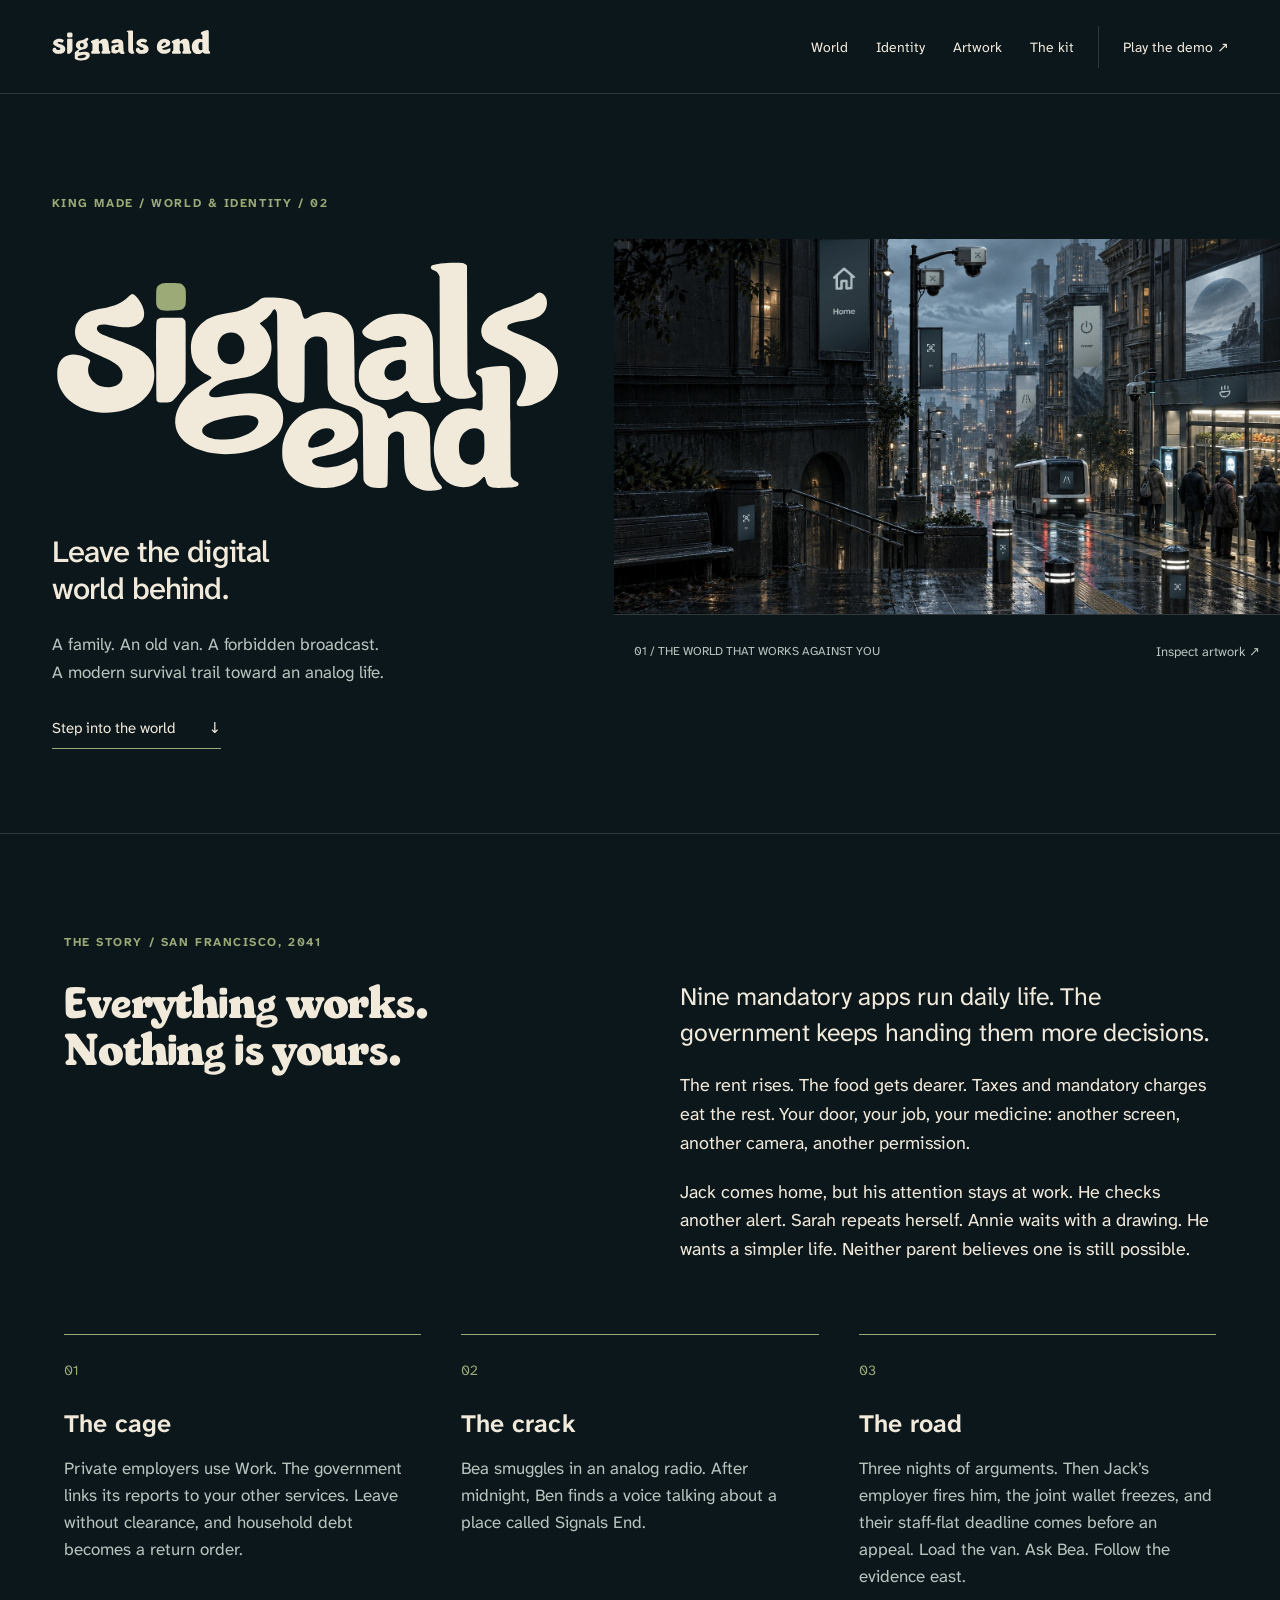
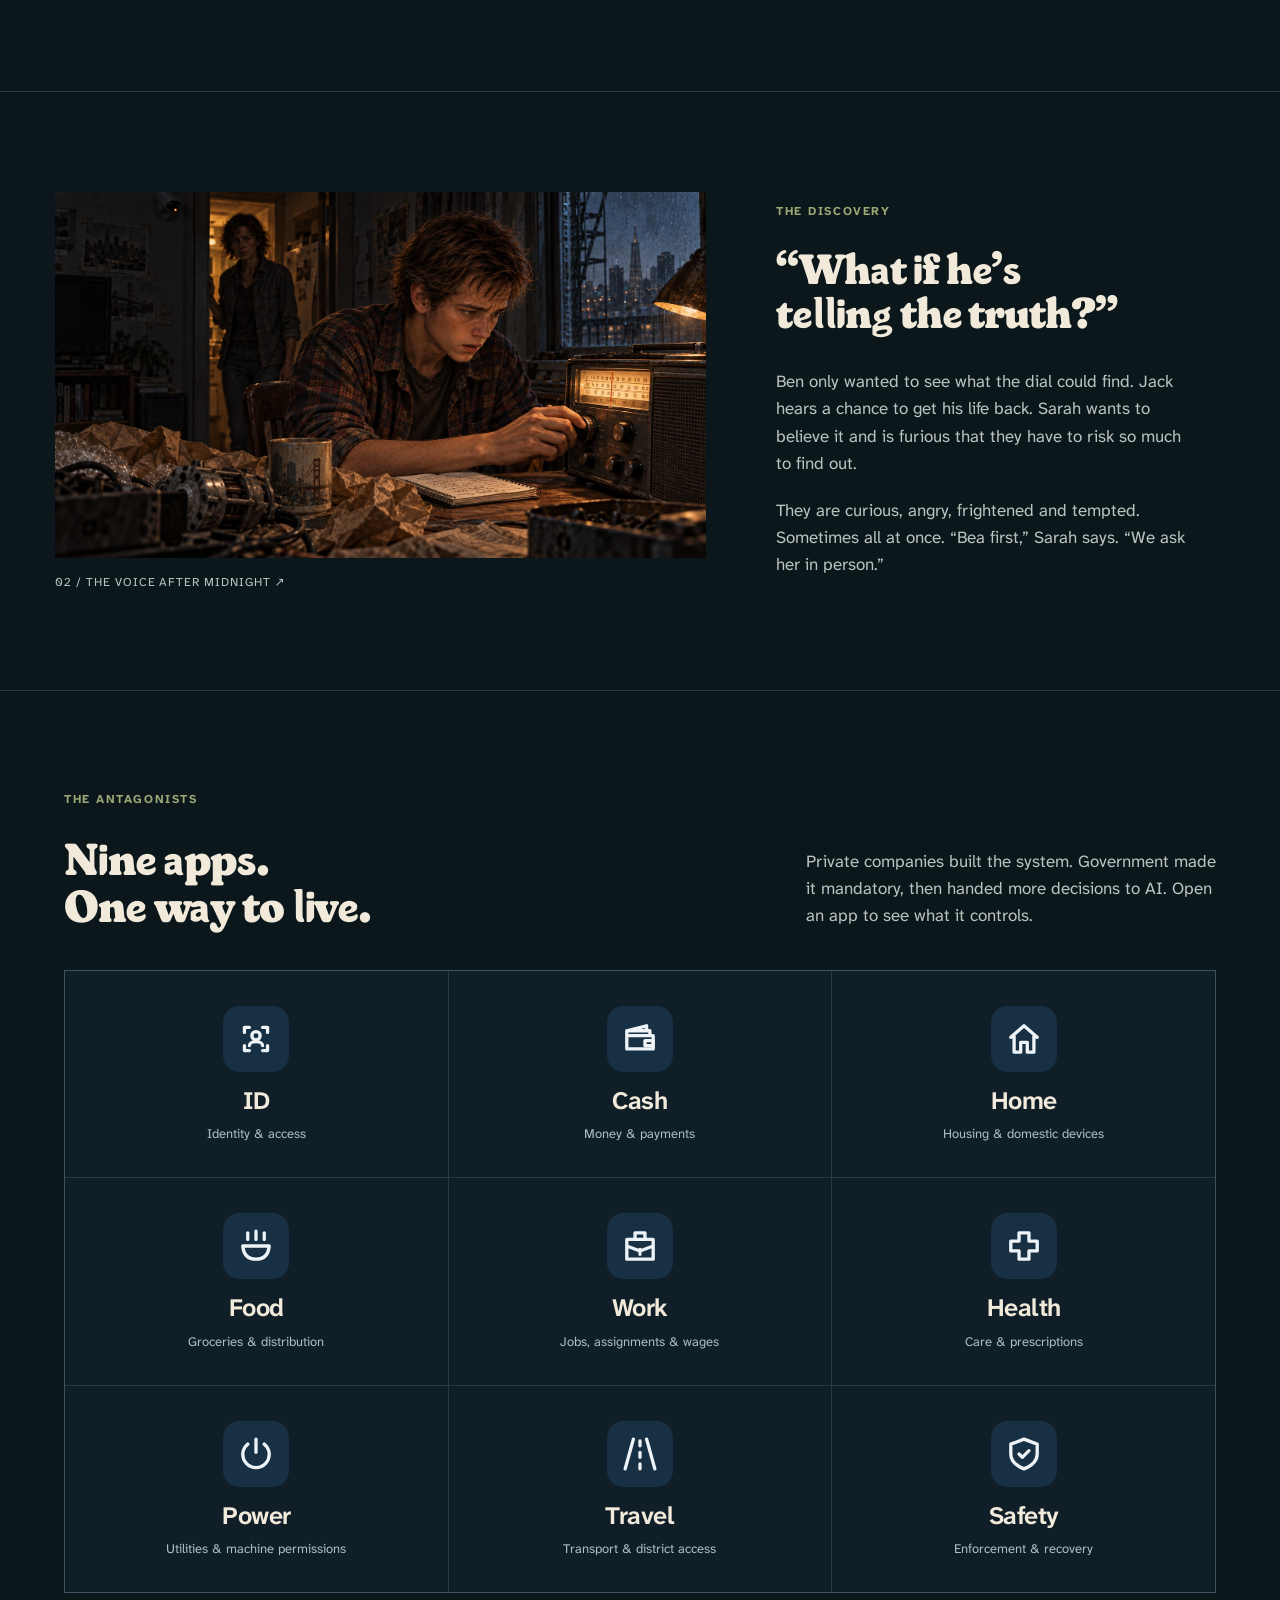
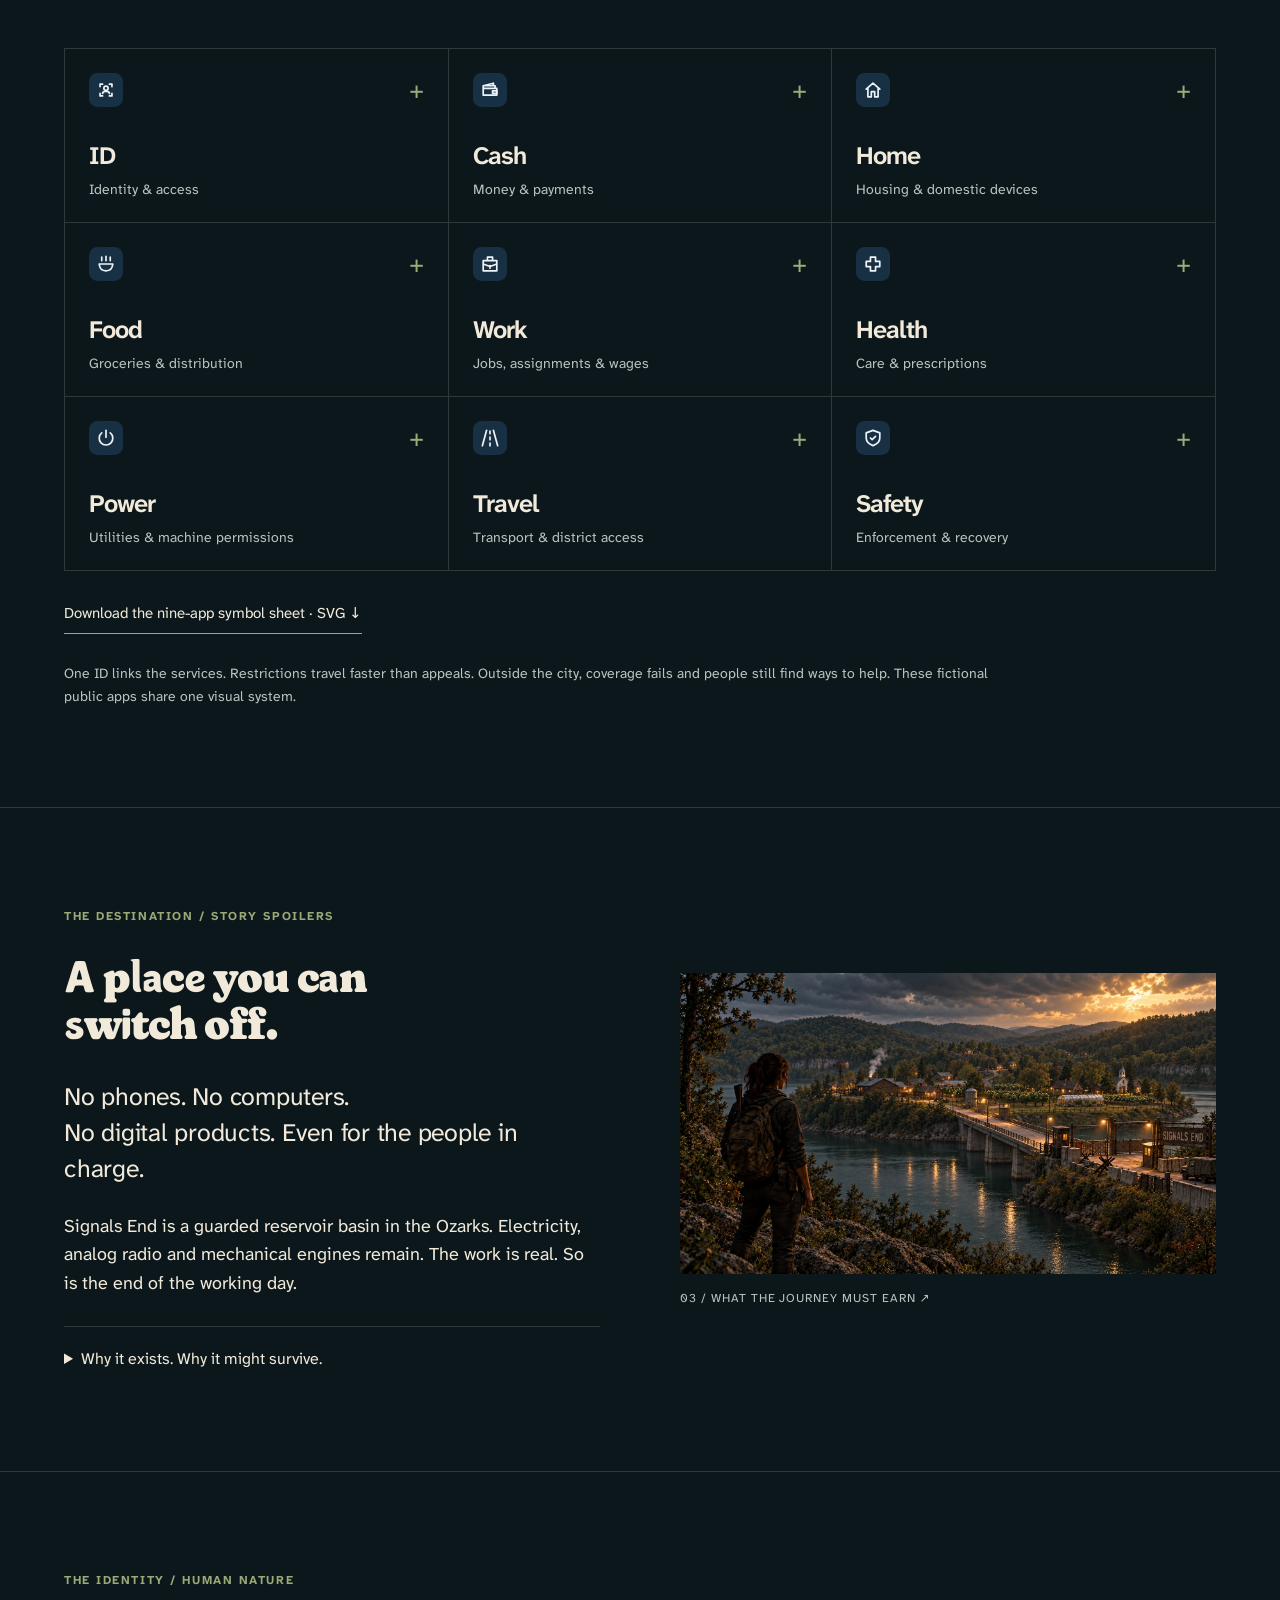
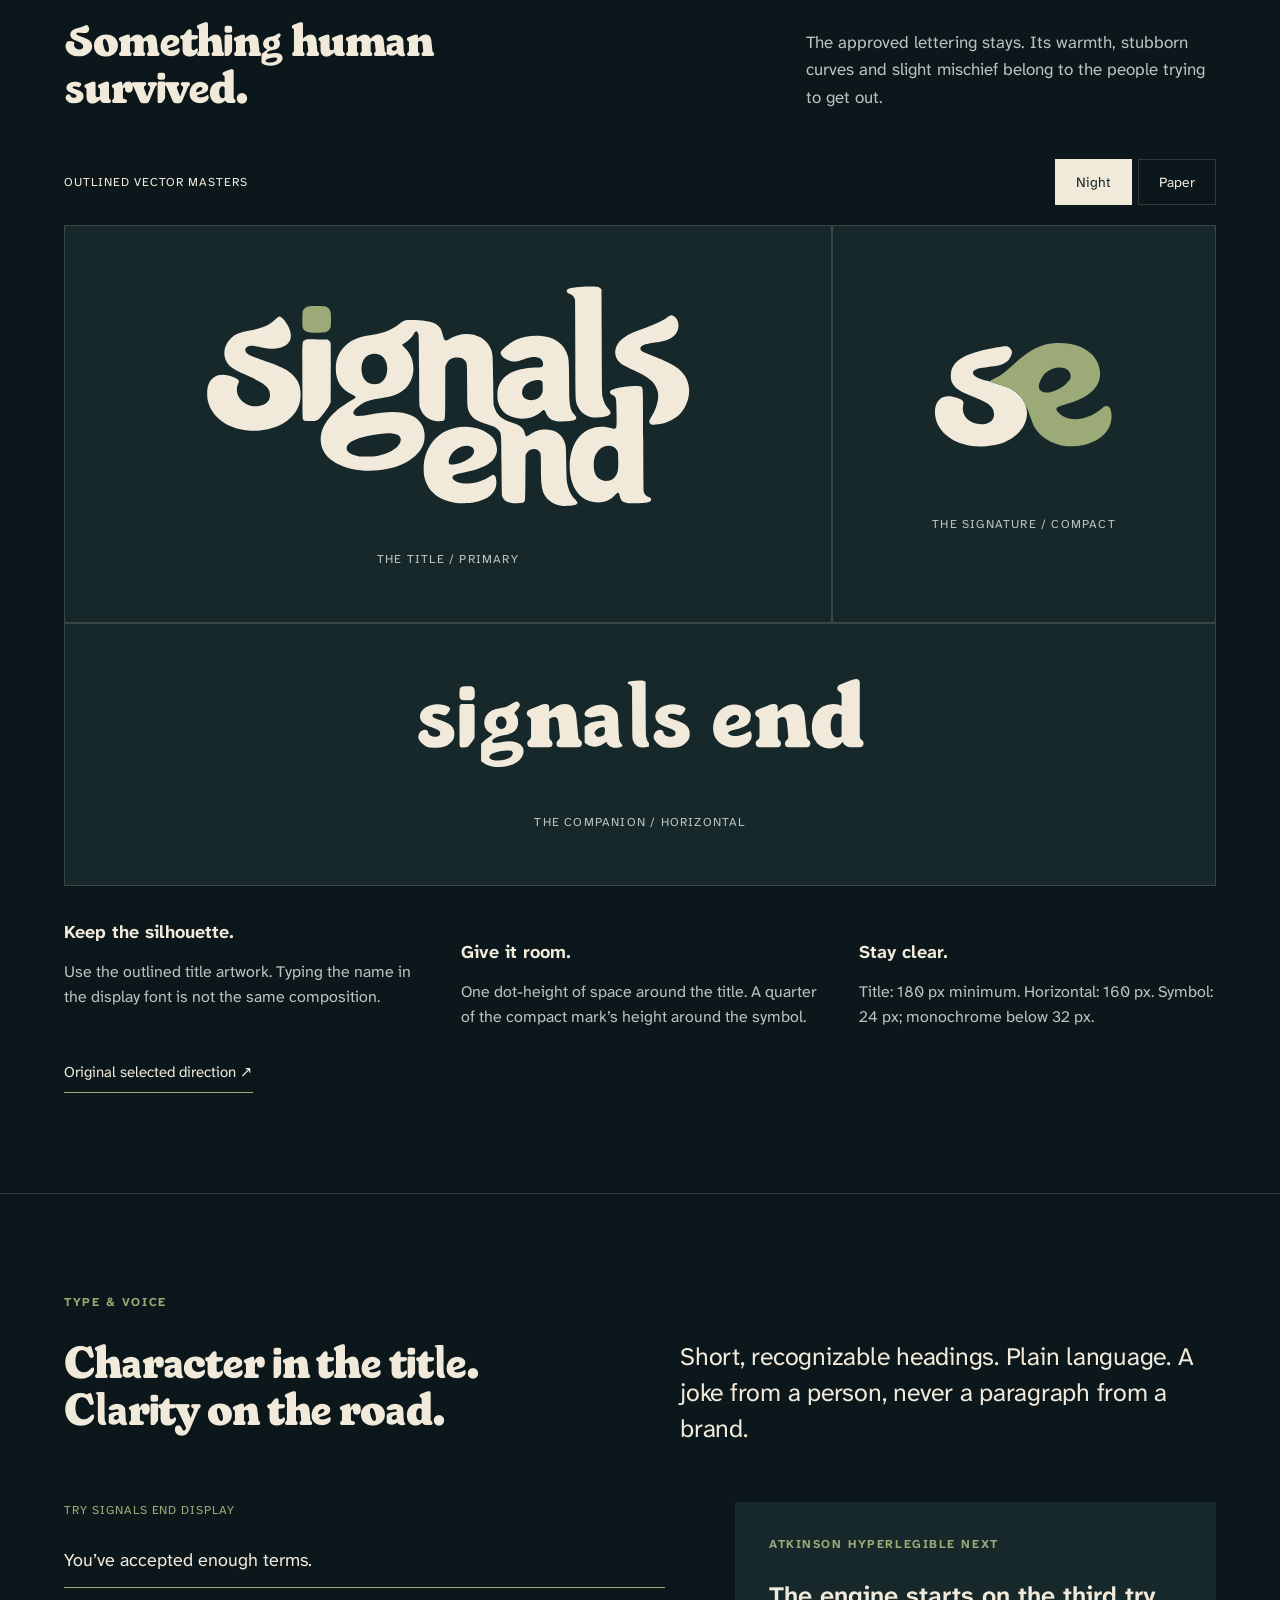
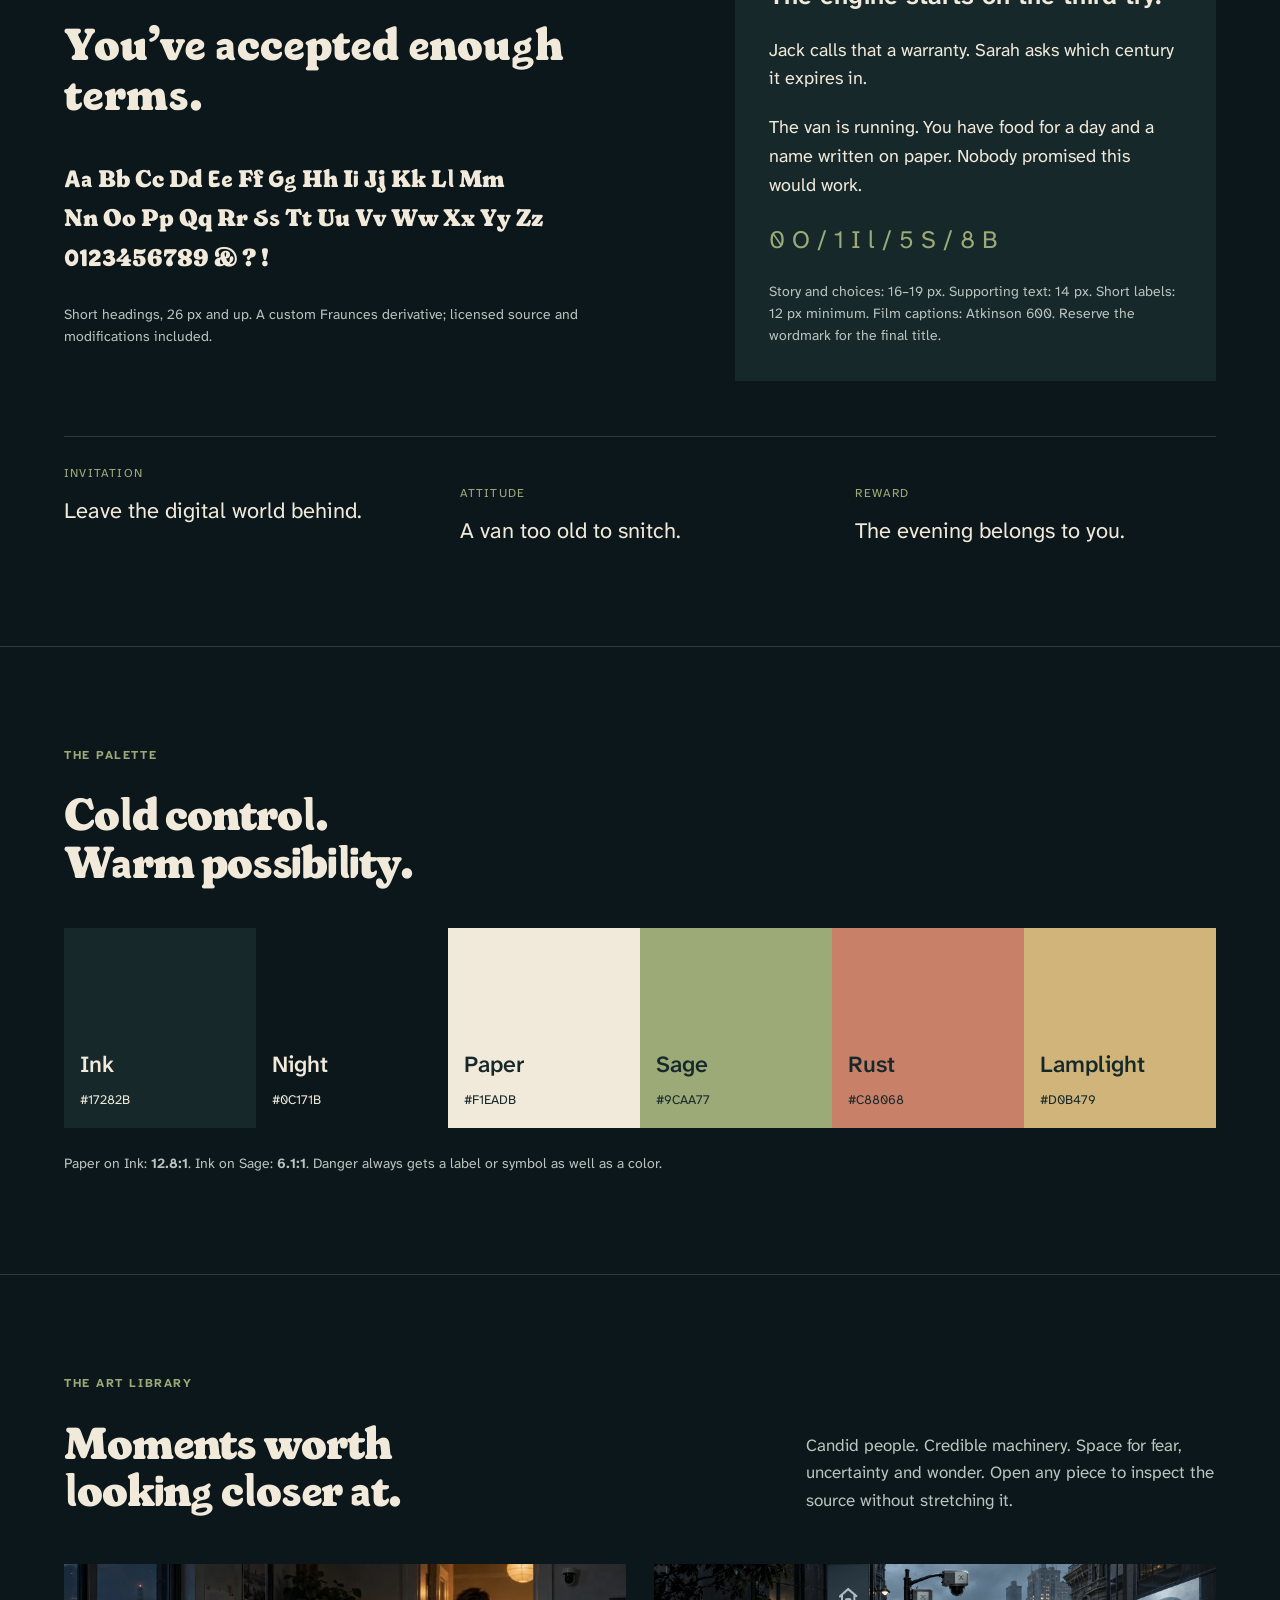
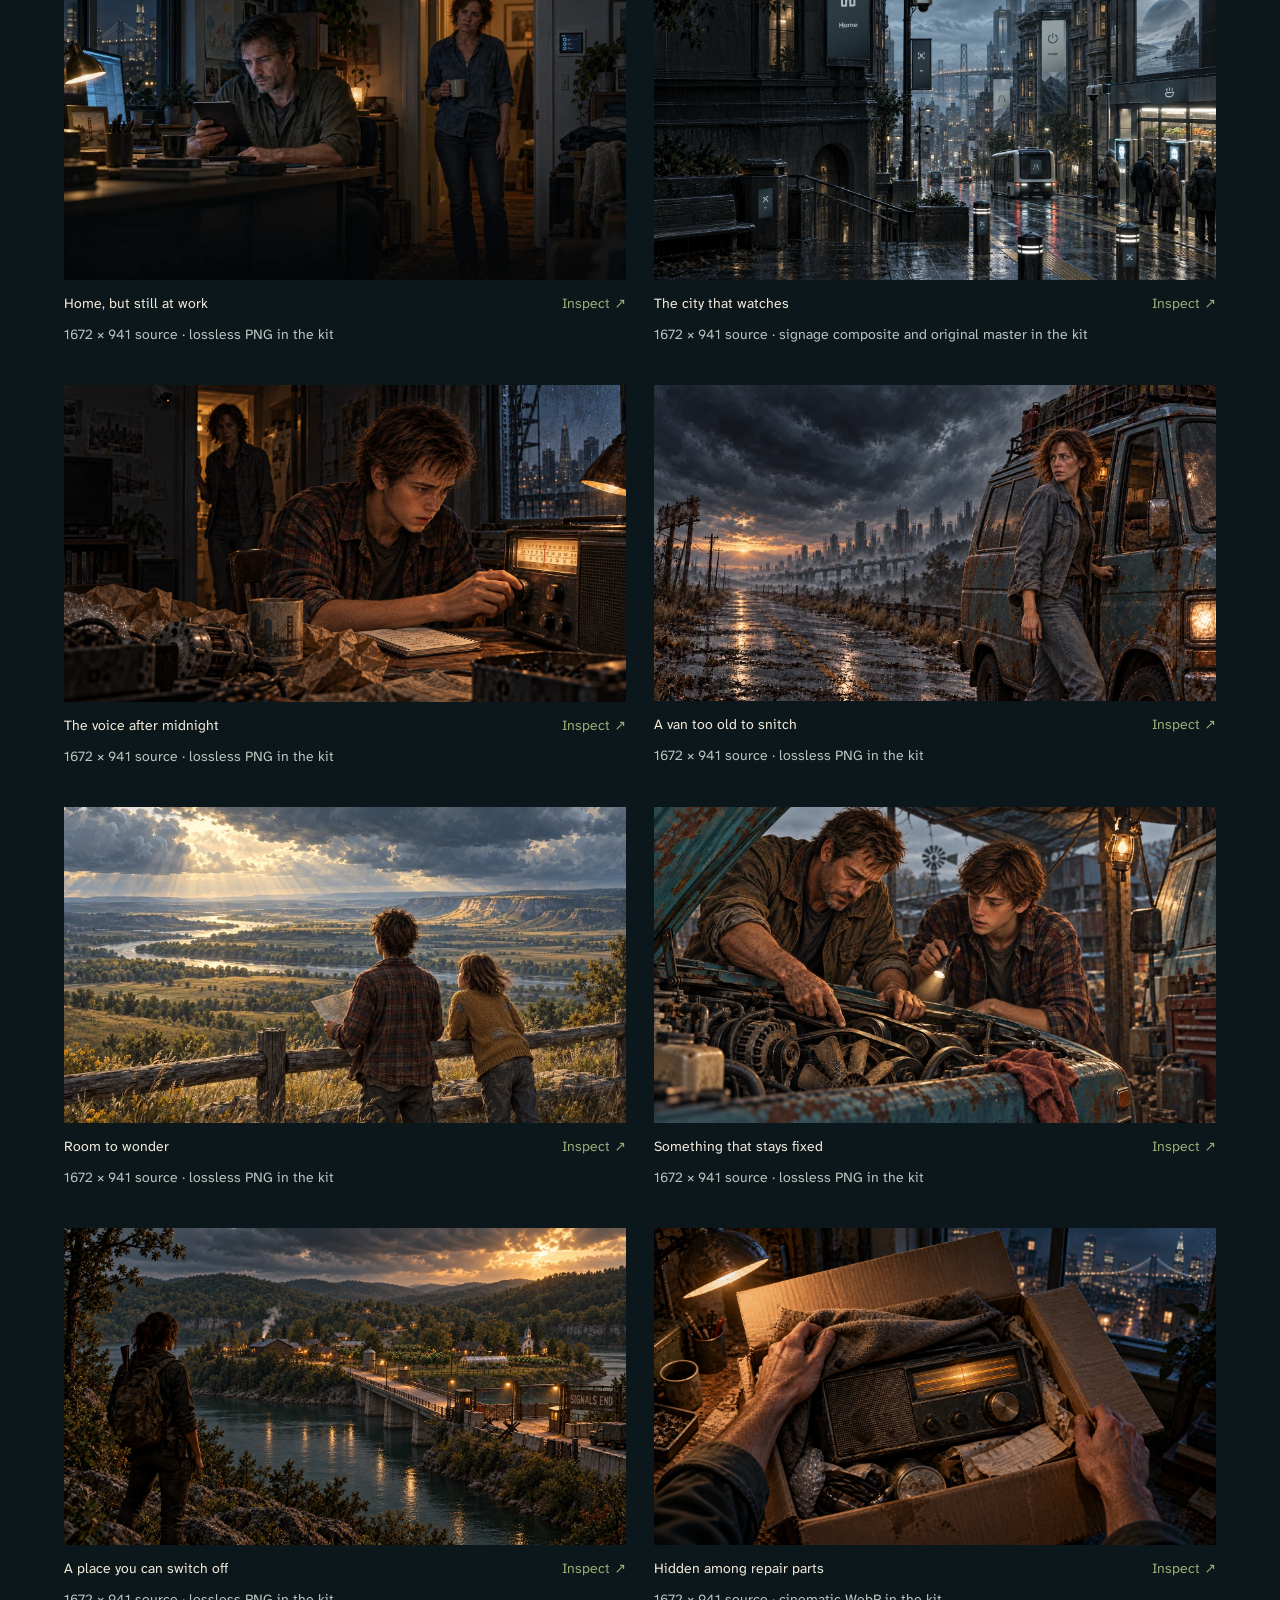
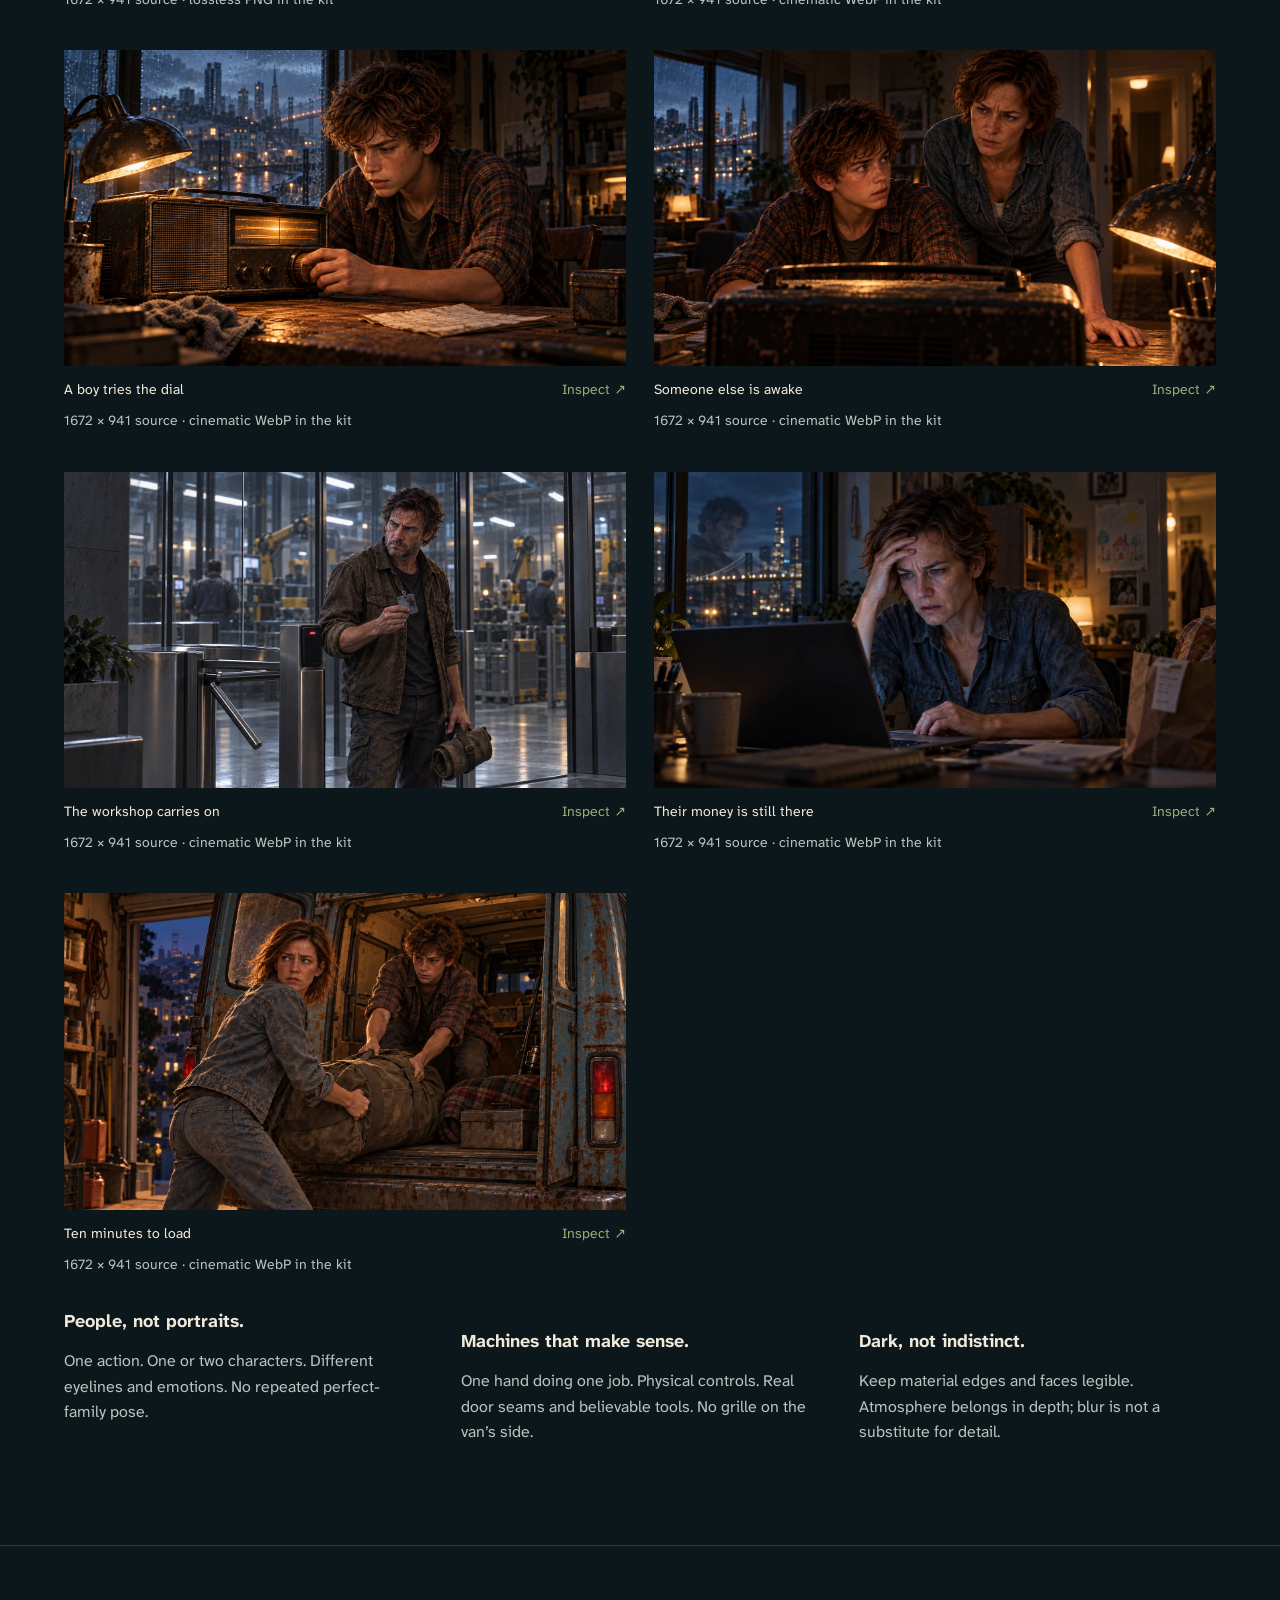
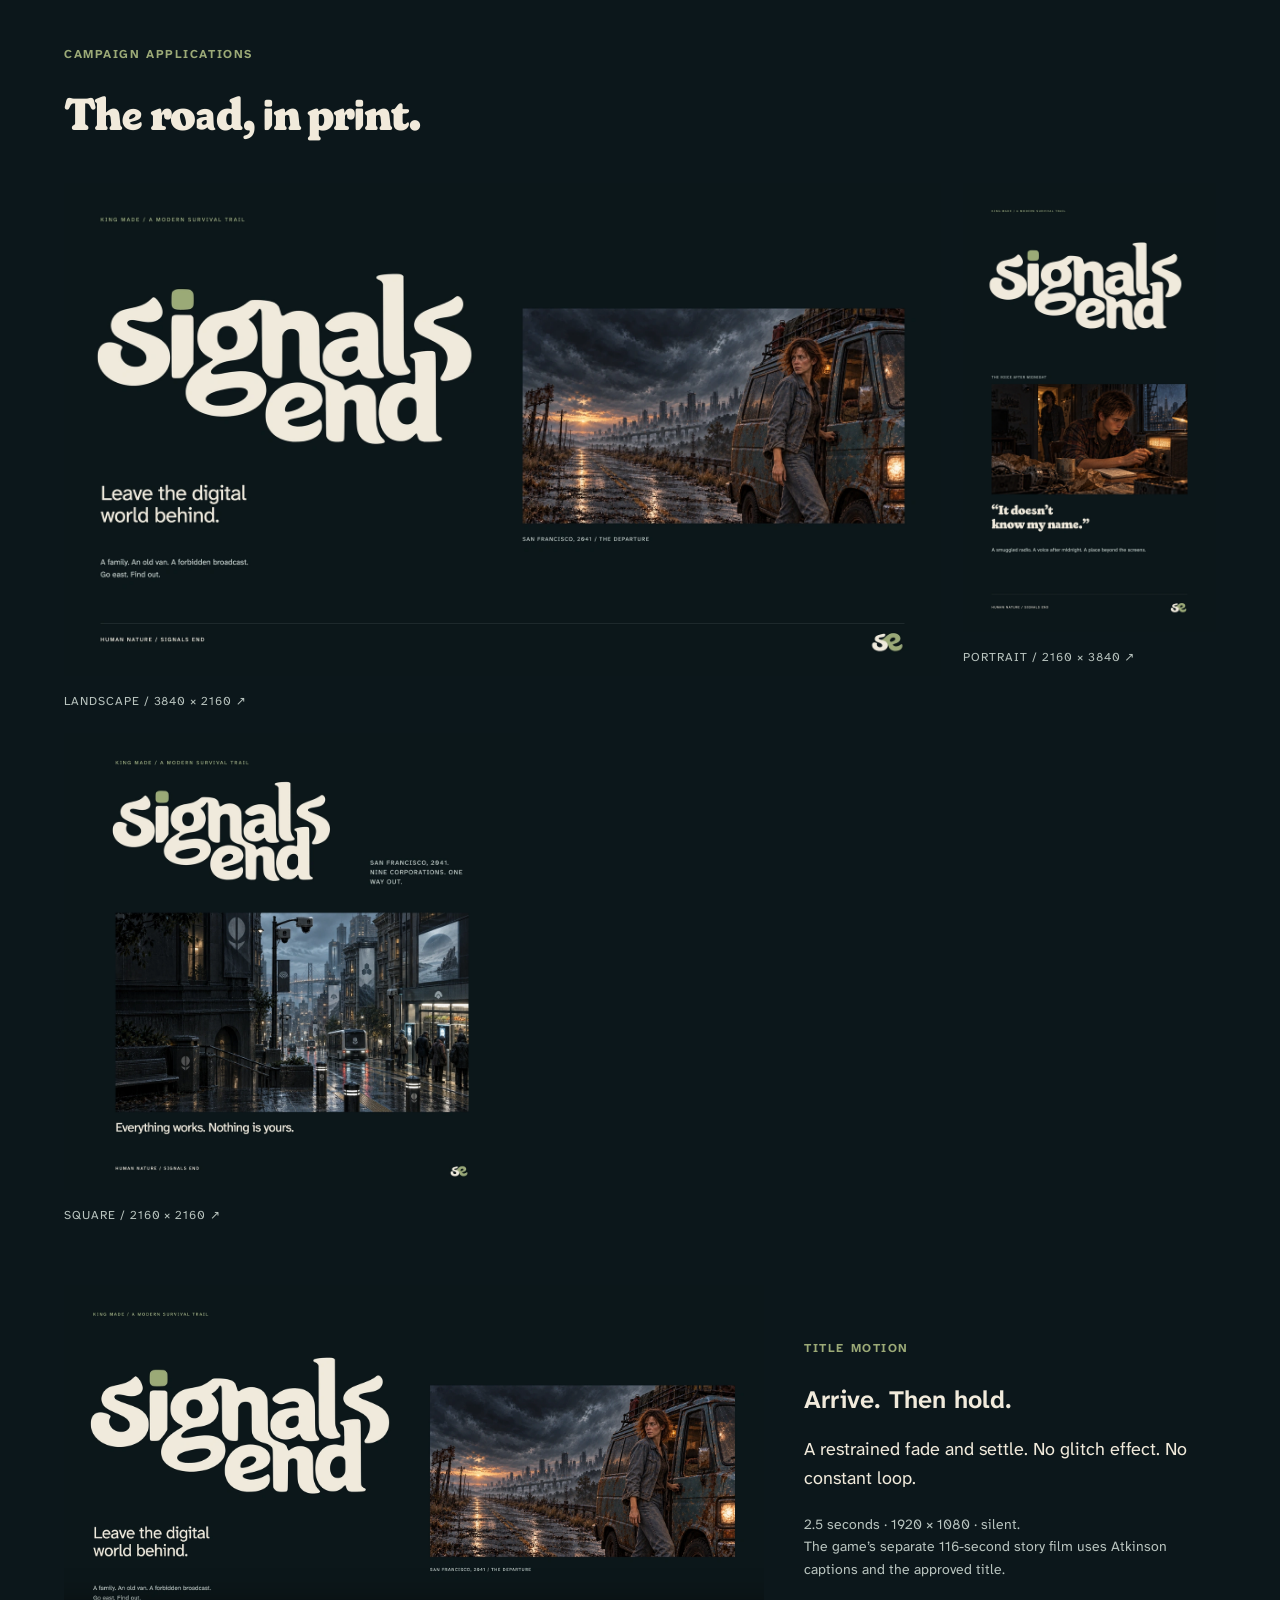
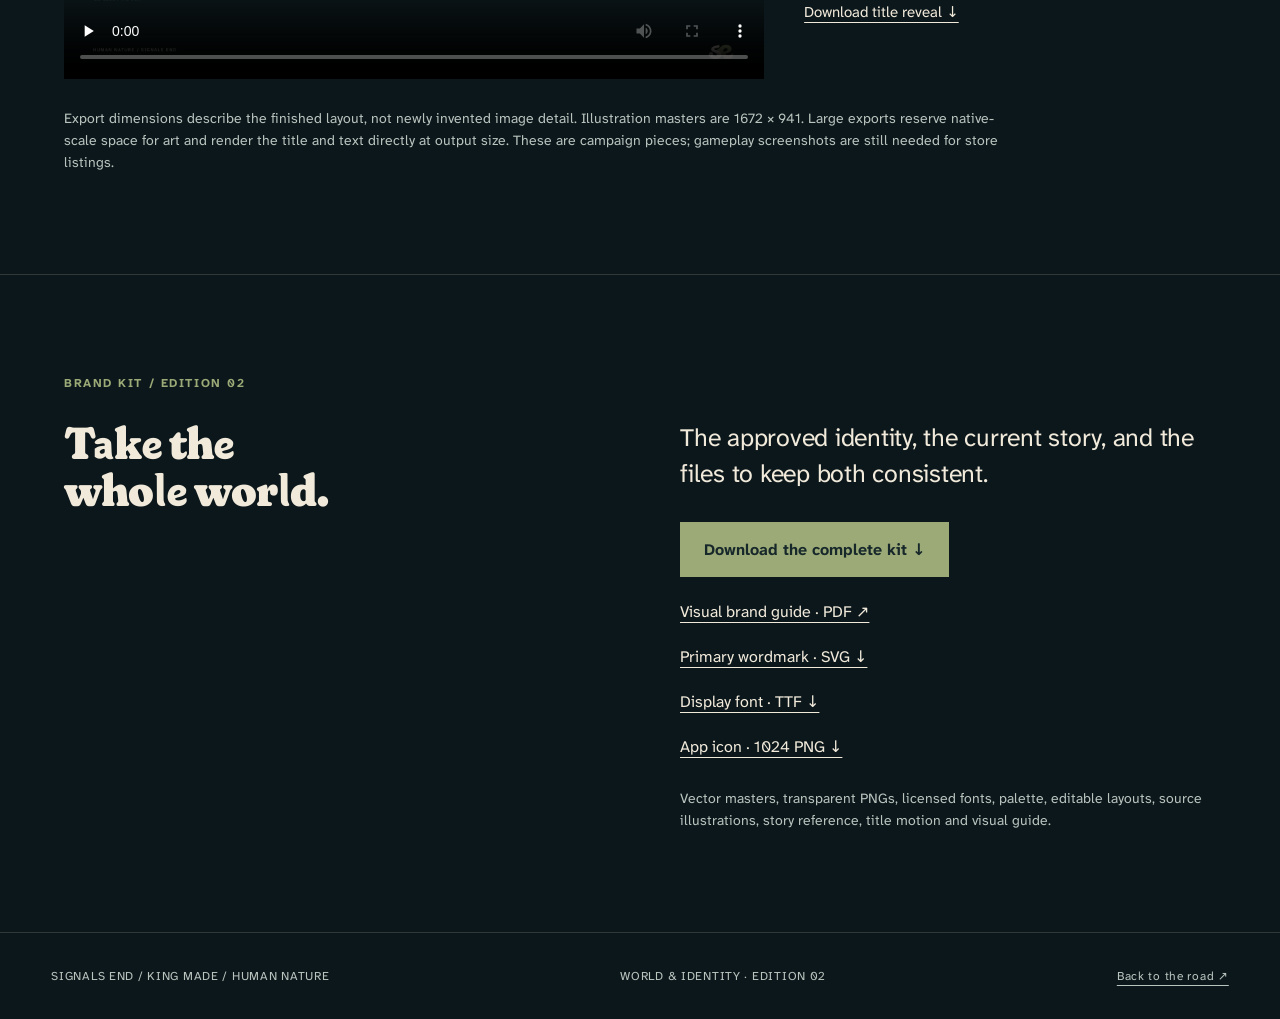
==== commit ae90ab22: "Wire the public app system into gameplay, opening and brand guide" ====
--- a/brand/index.html
+++ b/brand/index.html
@@ -1,19 +1,19 @@
 <!doctype html>
-<html lang="en"><head><meta charset="utf-8"><meta name="viewport" content="width=device-width,initial-scale=1"><meta name="theme-color" content="#0c171b"><title>Signals End — Brand kit</title><meta name="description" content="The world, identity and artwork of Signals End. A family pilgrimage out of a corporate surveillance city toward an analog refuge."><link rel="icon" href="../assets/signals-end/signals-end-app-icon.svg"><link rel="stylesheet" href="kit.css?v=2"></head><body>
+<html lang="en"><head><meta charset="utf-8"><meta name="viewport" content="width=device-width,initial-scale=1"><meta name="theme-color" content="#0c171b"><title>Signals End — Brand kit</title><meta name="description" content="The world, identity and artwork of Signals End. A family pilgrimage out of a automated surveillance city toward an analog refuge."><link rel="icon" href="../assets/signals-end/signals-end-app-icon.svg"><link rel="stylesheet" href="kit.css?v=084"></head><body>
 <a class="skip" href="#main">Skip to content</a>
-<header><a href="#" aria-label="Signals End brand kit"><img src="../assets/signals-end/signals-end-horizontal-light.svg" alt="Signals End" width="160" height="45"></a><nav aria-label="Brand kit"><a href="#world">World</a><a href="#identity">Identity</a><a href="#art">Artwork</a><a href="#downloads">The kit</a></nav><a class="play" href="../?v=0.8.3">Play the demo ↗</a></header>
+<header><a href="#" aria-label="Signals End brand kit"><img src="../assets/signals-end/signals-end-horizontal-light.svg" alt="Signals End" width="160" height="45"></a><nav aria-label="Brand kit"><a href="#world">World</a><a href="#identity">Identity</a><a href="#art">Artwork</a><a href="#downloads">The kit</a></nav><a class="play" href="../?v=0.8.4">Play the demo ↗</a></header>
 <main id="main">
-<section class="hero" id="03-human-nature"><div class="hero-copy"><p class="kicker">KING MADE / WORLD & IDENTITY / 02</p><img class="hero-mark reveal" src="../assets/signals-end/signals-end-stacked-light.svg" alt="Signals End" width="1360" height="635"><h1>Leave the digital<br>world behind.</h1><p>A family. An old van. A forbidden broadcast.<br>A modern survival trail toward an analog life.</p><a class="text-link" href="#world">Step into the world <span>↓</span></a></div><figure class="hero-image"><img src="../assets/brand-v2/city-1672.webp" srcset="../assets/brand-v2/city-836.webp 836w, ../assets/brand-v2/city-1672.webp 1672w" sizes="(max-width: 760px) 100vw, 52vw" alt="Cameras watch a rain-soaked San Francisco street; shoppers wait at a face scanner beside stocked shelves" fetchpriority="high" width="1672" height="941"><figcaption><span>01 / THE WORLD THAT WORKS AGAINST YOU</span><button data-view="city">Inspect artwork ↗</button></figcaption></figure></section>
-<section class="content premise" id="world"><p class="kicker">THE STORY / SAN FRANCISCO, 2041</p><div class="split"><h2>Everything works.<br>Nothing is yours.</h2><div><p class="large">Nine corporations run the systems you need to live. Different logos. The same account.</p><p>The rent rises. The food gets dearer. Taxes and mandatory charges eat the rest. Your door, your job, your medicine: another screen, another camera, another permission.</p><p>Jack comes home, but his attention stays at work. He checks another alert. Sarah repeats herself. Annie waits with a drawing. He wants a simpler life. Neither parent believes one is still possible.</p></div></div><div class="story-sequence"><article><span class="index">01</span><h3>The cage</h3><p>Company contracts are the only work close to covering life. Leave without clearance, and household debt becomes a return order.</p></article><article><span class="index">02</span><h3>The crack</h3><p>Bea smuggles in an analog radio. After midnight, Ben finds a voice talking about a place called Signals End.</p></article><article><span class="index">03</span><h3>The road</h3><p>Three nights of arguments. Then Core fires Jack, the joint wallet freezes, and their staff-flat deadline comes before an appeal. Load the van. Ask Bea. Follow the evidence east.</p></article></div></section>
+<section class="hero" id="03-human-nature"><div class="hero-copy"><p class="kicker">KING MADE / WORLD & IDENTITY / 02</p><img class="hero-mark reveal" src="../assets/signals-end/signals-end-stacked-light.svg" alt="Signals End" width="1360" height="635"><h1>Leave the digital<br>world behind.</h1><p>A family. An old van. A forbidden broadcast.<br>A modern survival trail toward an analog life.</p><a class="text-link" href="#world">Step into the world <span>↓</span></a></div><figure class="hero-image"><img src="../assets/apps-084/scenes/intro-city.webp" sizes="(max-width: 760px) 100vw, 52vw" alt="Cameras watch a rain-soaked San Francisco street; shoppers wait at a face scanner beside stocked shelves" fetchpriority="high" width="1672" height="941"><figcaption><span>01 / THE WORLD THAT WORKS AGAINST YOU</span><button data-view="city">Inspect artwork ↗</button></figcaption></figure></section>
+<section class="content premise" id="world"><p class="kicker">THE STORY / SAN FRANCISCO, 2041</p><div class="split"><h2>Everything works.<br>Nothing is yours.</h2><div><p class="large">Nine mandatory apps run daily life. The government keeps handing them more decisions.</p><p>The rent rises. The food gets dearer. Taxes and mandatory charges eat the rest. Your door, your job, your medicine: another screen, another camera, another permission.</p><p>Jack comes home, but his attention stays at work. He checks another alert. Sarah repeats herself. Annie waits with a drawing. He wants a simpler life. Neither parent believes one is still possible.</p></div></div><div class="story-sequence"><article><span class="index">01</span><h3>The cage</h3><p>Private employers use Work. The government links its reports to your other services. Leave without clearance, and household debt becomes a return order.</p></article><article><span class="index">02</span><h3>The crack</h3><p>Bea smuggles in an analog radio. After midnight, Ben finds a voice talking about a place called Signals End.</p></article><article><span class="index">03</span><h3>The road</h3><p>Three nights of arguments. Then Jack’s employer fires him, the joint wallet freezes, and their staff-flat deadline comes before an appeal. Load the van. Ask Bea. Follow the evidence east.</p></article></div></section>
 <section class="story-feature content"><figure class="art-frame"><button data-view="radio"><img src="../assets/brand-v2/radio-1672.webp" width="1672" height="941" loading="lazy" alt="Ben listens to a smuggled analog radio while Sarah watches from the doorway"><span>02 / THE VOICE AFTER MIDNIGHT ↗</span></button></figure><div class="feature-copy"><p class="kicker">THE DISCOVERY</p><blockquote>“What if he’s<br>telling the truth?”</blockquote><p>Ben only wanted to see what the dial could find. Jack hears a chance to get his life back. Sarah wants to believe it and is furious that they have to risk so much to find out.</p><p class="small">They are curious, angry, frightened and tempted. Sometimes all at once. “Bea first,” Sarah says. “We ask her in person.”</p></div></section>
-<section class="content" id="powers"><div class="section-title"><div><p class="kicker">THE ANTAGONISTS</p><h2>Nine logos.<br>One small life.</h2></div><p>They compete for your money and cooperate over your obedience. Open an organization to see how its power shows up on the road.</p></div><div class="corporations" id="corporations"></div><p class="small note">These are fictional organizations. San Francisco is their showcase; headquarters and major operating centers crowd the city. Outside it, coverage fails, contracts conflict and people still find ways to help.</p></section>
-<section class="refuge content"><div class="split"><div><p class="kicker">THE DESTINATION / STORY SPOILERS</p><h2>A place you can<br>switch off.</h2><p class="large">No phones. No computers.<br>No digital products. Even for the people in charge.</p><p>Signals End is a guarded reservoir basin in the Ozarks. Electricity, analog radio and mechanical engines remain. The work is real. So is the end of the working day.</p><details><summary>Why it exists. Why it might survive.</summary><p>Reservoir crews, farmers and repairers kept essential water and power running when the service companies withdrew. Their council refused the takeover. Outsiders call it a shadow government.</p><p>Water, terrain, guarded approaches and outside dependence on its infrastructure protect the basin. There is no invisible force field. Entry depends on capacity, trust and contribution; the rules bind its leaders too.</p><p>The Mercers begin with a rumor. A witness, a family reply and a useful act earn a chance to enter. A home makes freedom durable. An evening without compulsory check-ins makes it felt.</p></details></div><figure class="art-frame"><button data-view="basin"><img src="../assets/brand-v2/basin-1672.webp" width="1672" height="941" loading="lazy" alt="Water, woodland and working buildings in the sheltered basin"><span>03 / WHAT THE JOURNEY MUST EARN ↗</span></button></figure></div></section>
+<section class="content" id="powers"><div class="section-title"><div><p class="kicker">THE ANTAGONISTS</p><h2>Nine apps.<br>One way to live.</h2></div><p>Private companies built the system. Government made it mandatory, then handed more decisions to AI. Open an app to see what it controls.</p></div><div class="service-grid" id="service-grid" aria-label="The nine mandatory apps"></div><div class="corporations" id="corporations"></div><a class="text-link" href="../assets/apps-084/service-system.svg" download>Download the nine-app symbol sheet · SVG ↓</a><p class="small note">One ID links the services. Restrictions travel faster than appeals. Outside the city, coverage fails and people still find ways to help. These fictional public apps share one visual system.</p></section>
+<section class="refuge content"><div class="split"><div><p class="kicker">THE DESTINATION / STORY SPOILERS</p><h2>A place you can<br>switch off.</h2><p class="large">No phones. No computers.<br>No digital products. Even for the people in charge.</p><p>Signals End is a guarded reservoir basin in the Ozarks. Electricity, analog radio and mechanical engines remain. The work is real. So is the end of the working day.</p><details><summary>Why it exists. Why it might survive.</summary><p>Reservoir crews, farmers and repairers kept essential water and power running when the service companies withdrew. Their council refused compulsory enrollment in the app system. Outsiders call it a shadow government.</p><p>Water, terrain, guarded approaches and outside dependence on its infrastructure protect the basin. There is no invisible force field. Entry depends on capacity, trust and contribution; the rules bind its leaders too.</p><p>The Mercers begin with a rumor. A witness, a family reply and a useful act earn a chance to enter. A home makes freedom durable. An evening without compulsory check-ins makes it felt.</p></details></div><figure class="art-frame"><button data-view="basin"><img src="../assets/brand-v2/basin-1672.webp" width="1672" height="941" loading="lazy" alt="Water, woodland and working buildings in the sheltered basin"><span>03 / WHAT THE JOURNEY MUST EARN ↗</span></button></figure></div></section>
 <section class="content" id="identity"><div class="section-title"><div><p class="kicker">THE IDENTITY / HUMAN NATURE</p><h2>Something human<br>survived.</h2></div><p>The approved lettering stays. Its warmth, stubborn curves and slight mischief belong to the people trying to get out.</p></div><div class="board-heading"><span>OUTLINED VECTOR MASTERS</span><div class="toggle" aria-label="Logo background"><button data-tone="dark" aria-pressed="true">Night</button><button data-tone="light" aria-pressed="false">Paper</button></div></div><div id="logo-board" class="logo-board"><figure class="primary-logo"><img data-logo="stacked" src="../assets/signals-end/signals-end-stacked-light.svg" alt="Primary stacked Signals End wordmark"><figcaption>THE TITLE / PRIMARY</figcaption></figure><figure><img data-logo="symbol" src="../assets/signals-end/signals-end-symbol-light.svg" alt="Compact se symbol"><figcaption>THE SIGNATURE / COMPACT</figcaption></figure><figure class="horizontal"><img data-logo="horizontal" src="../assets/signals-end/signals-end-horizontal-light.svg" alt="Horizontal Signals End signature"><figcaption>THE COMPANION / HORIZONTAL</figcaption></figure></div><div class="rules"><p><strong>Keep the silhouette.</strong> Use the outlined title artwork. Typing the name in the display font is not the same composition.</p><p><strong>Give it room.</strong> One dot-height of space around the title. A quarter of the compact mark’s height around the symbol.</p><p><strong>Stay clear.</strong> Title: 180 px minimum. Horizontal: 160 px. Symbol: 24 px; monochrome below 32 px.</p></div><a class="text-link" href="studies.html#03-human-nature">Original selected direction ↗</a></section>
 <section class="content" id="type"><p class="kicker">TYPE & VOICE</p><div class="split"><h2>Character in the title.<br>Clarity on the road.</h2><p class="large">Short, recognizable headings. Plain language. A joke from a person, never a paragraph from a brand.</p></div><div class="type-layout"><div><label for="type-input">TRY SIGNALS END DISPLAY</label><input id="type-input" maxlength="85" value="You’ve accepted enough terms." spellcheck="false"><p id="type-preview" aria-live="polite">You’ve accepted enough terms.</p><p class="alphabet">Aa Bb Cc Dd Ee Ff Gg Hh Ii Jj Kk Ll Mm<br>Nn Oo Pp Qq Rr Ss Tt Uu Vv Ww Xx Yy Zz<br>0123456789 & ? !</p><p class="small">Short headings, 26 px and up. A custom Fraunces derivative; licensed source and modifications included.</p></div><div class="type-body"><p class="kicker">ATKINSON HYPERLEGIBLE NEXT</p><h3>The engine starts on the third try.</h3><p>Jack calls that a warranty. Sarah asks which century it expires in.</p><p>The van is running. You have food for a day and a name written on paper. Nobody promised this would work.</p><p class="numbers">0 O / 1 I l / 5 S / 8 B</p><p class="small">Story and choices: 16–19 px. Supporting text: 14 px. Short labels: 12 px minimum. Film captions: Atkinson 600. Reserve the wordmark for the final title.</p></div></div><div class="voice-grid"><p><span>INVITATION</span>Leave the digital world behind.</p><p><span>ATTITUDE</span>A van too old to snitch.</p><p><span>REWARD</span>The evening belongs to you.</p></div></section>
 <section class="content" id="color"><p class="kicker">THE PALETTE</p><h2>Cold control.<br>Warm possibility.</h2><div class="palette"><div style="--swatch:#17282B;--text:#F1EADB"><b>Ink</b><code>#17282B</code></div><div style="--swatch:#0C171B;--text:#F1EADB"><b>Night</b><code>#0C171B</code></div><div style="--swatch:#F1EADB;--text:#17282B"><b>Paper</b><code>#F1EADB</code></div><div style="--swatch:#9CAA77;--text:#17282B"><b>Sage</b><code>#9CAA77</code></div><div style="--swatch:#C88068;--text:#17282B"><b>Rust</b><code>#C88068</code></div><div style="--swatch:#D0B479;--text:#17282B"><b>Lamplight</b><code>#D0B479</code></div></div><p class="small">Paper on Ink: <strong id="contrast-paper"></strong>. Ink on Sage: <strong id="contrast-sage"></strong>. Danger always gets a label or symbol as well as a color.</p></section>
 <section class="content" id="art"><div class="section-title"><div><p class="kicker">THE ART LIBRARY</p><h2>Moments worth<br>looking closer at.</h2></div><p>Candid people. Credible machinery. Space for fear, uncertainty and wonder. Open any piece to inspect the source without stretching it.</p></div><div class="art-gallery" id="art-gallery"></div><div class="rules"><p><strong>People, not portraits.</strong> One action. One or two characters. Different eyelines and emotions. No repeated perfect-family pose.</p><p><strong>Machines that make sense.</strong> One hand doing one job. Physical controls. Real door seams and believable tools. No grille on the van’s side.</p><p><strong>Dark, not indistinct.</strong> Keep material edges and faces legible. Atmosphere belongs in depth; blur is not a substitute for detail.</p></div></section>
 <section class="content" id="applications"><p class="kicker">CAMPAIGN APPLICATIONS</p><h2>The road, in print.</h2><div class="application-grid"><a href="downloads/signals-end-cover-3840x2160.png"><img src="../assets/brand-v2/cover-preview.webp" width="1920" height="1080" loading="lazy" alt="Editorial landscape cover with sharp title and departure artwork"><span>LANDSCAPE / 3840 × 2160 ↗</span></a><a href="downloads/signals-end-social-2160.png"><img src="../assets/brand-v2/social-preview.webp" width="1080" height="1080" loading="lazy" alt="Square city campaign artwork"><span>SQUARE / 2160 × 2160 ↗</span></a><a href="downloads/signals-end-story-2160x3840.png"><img src="../assets/brand-v2/story-preview.webp" width="1080" height="1920" loading="lazy" alt="Vertical broadcast campaign artwork"><span>PORTRAIT / 2160 × 3840 ↗</span></a></div><div class="motion-layout"><video class="motion-preview" controls playsinline preload="none" poster="../assets/brand-v2/cover-preview.webp" aria-label="Signals End title reveal"><source src="downloads/signals-end-title-reveal.mp4?v=2" type="video/mp4"></video><div><p class="kicker">TITLE MOTION</p><h3>Arrive. Then hold.</h3><p>A restrained fade and settle. No glitch effect. No constant loop.</p><p class="small">2.5 seconds · 1920 × 1080 · silent.<br>The game’s separate 116-second story film uses Atkinson captions and the approved title.</p><a href="downloads/signals-end-title-reveal.mp4?v=2" download>Download title reveal ↓</a></div></div><p class="small note">Export dimensions describe the finished layout, not newly invented image detail. Illustration masters are 1672 × 941. Large exports reserve native-scale space for art and render the title and text directly at output size. These are campaign pieces; gameplay screenshots are still needed for store listings.</p></section>
-<section class="content downloads" id="downloads"><p class="kicker">BRAND KIT / EDITION 02</p><div class="split"><h2>Take the<br>whole world.</h2><div><p class="large">The approved identity, the current story, and the files to keep both consistent.</p><div class="download-grid"><a class="button" href="downloads/Signals-End-Brand-Kit-v2.zip?cinema=083" download>Download the complete kit ↓</a><a href="downloads/Signals-End-Brand-Guide.pdf?v=083">Visual brand guide · PDF ↗</a><a href="../assets/signals-end/signals-end-stacked-light.svg" download>Primary wordmark · SVG ↓</a><a href="../assets/signals-end/SignalsEndDisplay-Regular.ttf" download>Display font · TTF ↓</a><a href="downloads/signals-end-app-icon-1024.png" download>App icon · 1024 PNG ↓</a></div><p class="small">Vector masters, transparent PNGs, licensed fonts, palette, editable layouts, source illustrations, story reference, title motion and visual guide.</p></div></div></section>
-</main><footer><span>SIGNALS END / KING MADE / HUMAN NATURE</span><span>WORLD & IDENTITY · EDITION 02</span><a href="../?v=0.8.3">Back to the road ↗</a></footer>
+<section class="content downloads" id="downloads"><p class="kicker">BRAND KIT / EDITION 02</p><div class="split"><h2>Take the<br>whole world.</h2><div><p class="large">The approved identity, the current story, and the files to keep both consistent.</p><div class="download-grid"><a class="button" href="downloads/Signals-End-Brand-Kit-v2.zip?apps=084" download>Download the complete kit ↓</a><a href="downloads/Signals-End-Brand-Guide.pdf?v=084">Visual brand guide · PDF ↗</a><a href="../assets/signals-end/signals-end-stacked-light.svg" download>Primary wordmark · SVG ↓</a><a href="../assets/signals-end/SignalsEndDisplay-Regular.ttf" download>Display font · TTF ↓</a><a href="downloads/signals-end-app-icon-1024.png" download>App icon · 1024 PNG ↓</a></div><p class="small">Vector masters, transparent PNGs, licensed fonts, palette, editable layouts, source illustrations, story reference, title motion and visual guide.</p></div></div></section>
+</main><footer><span>SIGNALS END / KING MADE / HUMAN NATURE</span><span>WORLD & IDENTITY · EDITION 02</span><a href="../?v=0.8.4">Back to the road ↗</a></footer>
 <dialog id="art-viewer" aria-labelledby="viewer-title"><div class="viewer-top"><div><p class="kicker" id="viewer-title"></p><p id="viewer-meta"></p></div><div><button id="viewer-zoom" aria-pressed="false">Actual pixels</button><a id="viewer-file" target="_blank" rel="noopener">Open source ↗</a><button id="viewer-close" aria-label="Close artwork">Close ×</button></div></div><div class="viewer-stage" tabindex="0" aria-label="Artwork view; scroll to inspect when viewing actual pixels"><img id="viewer-image" alt=""></div><p id="viewer-caption"></p></dialog>
-<script type="module" src="kit.js?v=0.8.3-cinema-1"></script></body></html>
+<script type="module" src="kit.js?v=0.8.4-apps-1"></script></body></html>
--- a/brand/kit.css
+++ b/brand/kit.css
@@ -4,3 +4,5 @@
 @media(max-width:1000px){.hero{min-height:650px}.hero-copy{padding:50px 8%}.hero-mark{margin:25px 0}.split{gap:40px}.content{padding:75px 5%}.section-title{gap:40px}.corporations{grid-template-columns:repeat(2,1fr)}.story-feature{gap:35px;grid-template-columns:1.2fr 1fr}.type-layout{gap:30px}.logo-board .primary-logo img{height:180px}.palette b{font-size:20px}.palette>div{padding:15px 10px}.motion-layout{grid-template-columns:1fr}.motion-layout>div{max-width:600px}}
 @media(max-width:760px){:root{font-size:17px}header{padding:15px 22px;gap:15px}header img{width:130px;height:40px}header nav{display:none}.play{margin-left:auto;font-size:13px;padding-left:16px}.hero{display:flex;flex-direction:column;min-height:0}.hero-copy{padding:50px 24px 38px;width:100%}.hero-copy .kicker{font-size:11px}.hero-mark{max-width:500px;margin:30px 0}.hero h1{font-size:30px}.hero-copy>p:not(.kicker){font-size:16px}.hero-image{width:100%;max-width:836px}.hero-image figcaption{padding:12px 24px;gap:12px}.hero-image figcaption>span{max-width:160px;font-size:11px;line-height:1.4}.hero-image button{font-size:13px}.content{padding:60px 24px}.split,.story-feature,.type-layout{grid-template-columns:1fr;gap:30px}.large{font-size:22px}.story-sequence{grid-template-columns:1fr;gap:26px;margin-top:38px}.story-sequence article{position:relative;padding:22px 0 0 38px}.story-sequence .index{position:absolute;left:0;top:26px}.story-sequence h3{margin:0 0 10px;font-size:24px}.section-title{display:block}.section-title>p{margin-top:26px}.feature-copy{max-width:100%}.feature-copy blockquote{font-size:43px}.corporations{grid-template-columns:1fr;margin-top:32px}.corporations details{padding:22px}.corp-number{margin-bottom:16px}.corp-name{font-size:27px}.refuge .art-frame{grid-row:2}.refuge .large{margin:26px 0 20px}.board-heading{align-items:start;gap:20px}.board-heading>span{font-size:11px;line-height:1.5;max-width:110px}.toggle button{padding:10px 15px}.logo-board{grid-template-columns:1fr}.logo-board figure{padding:35px 20px;gap:28px}.logo-board .primary-logo img{height:155px;width:100%}.logo-board img{height:100px}.logo-board .horizontal img{width:100%;height:68px}.rules{grid-template-columns:1fr;gap:24px}.rules strong{margin-bottom:5px}.type-body{padding:26px}#type-preview{font-size:38px}.alphabet{font-size:20px;line-height:1.8}.voice-grid{grid-template-columns:1fr;gap:28px}.palette{grid-template-columns:repeat(2,1fr);margin-top:32px}.palette>div{height:160px;padding:20px}.palette b{font-size:25px}.art-gallery{grid-template-columns:1fr;gap:32px}.application-grid{grid-template-columns:1fr 1fr;gap:24px 15px}.application-grid a:first-child{grid-column:1/3}.application-grid a:nth-child(2){grid-column:1;width:100%}.application-grid a:last-child{grid-column:2;grid-row:2}.application-grid span{font-size:11px;letter-spacing:0}.motion-layout{margin-top:35px;gap:28px}.downloads .button{padding:17px 20px;font-size:15px}footer{padding:30px 24px;flex-direction:column;gap:16px;font-size:11px}dialog{padding:16px}.viewer-top{display:block}.viewer-top>div:last-child{margin-top:18px;gap:9px}.viewer-top button,.viewer-top a{font-size:12px;padding:9px}.viewer-stage,.viewer-stage img{max-height:54svh}#viewer-caption{font-size:14px}h2{font-size:40px}}
 @media(prefers-reduced-motion:reduce){*,*::before,*::after{animation:none!important;transition:none!important;scroll-behavior:auto!important}}
+
+.service-grid{display:grid;grid-template-columns:repeat(3,1fr);gap:1px;background:#68819855;border:1px solid #68819855;margin:40px 0}.service-grid a{display:flex;flex-direction:column;align-items:center;background:#101e27;padding:35px 12px;text-decoration:none}.service-grid svg{width:66px;height:66px;margin-bottom:13px}.service-grid strong{font:650 25px/1.3 Human,sans-serif;letter-spacing:-.5px}.service-grid span{font-size:13px;color:#adbdc5;margin-top:8px;text-align:center}.corp-number svg{width:34px;height:34px}.corp-name{font-family:Human,sans-serif!important;font-weight:650}.corporations summary{align-items:center}@media(max-width:500px){.service-grid a{padding:24px 8px}.service-grid svg{width:49px;height:49px}.service-grid strong{font-size:21px}.service-grid span{font-size:11px}}
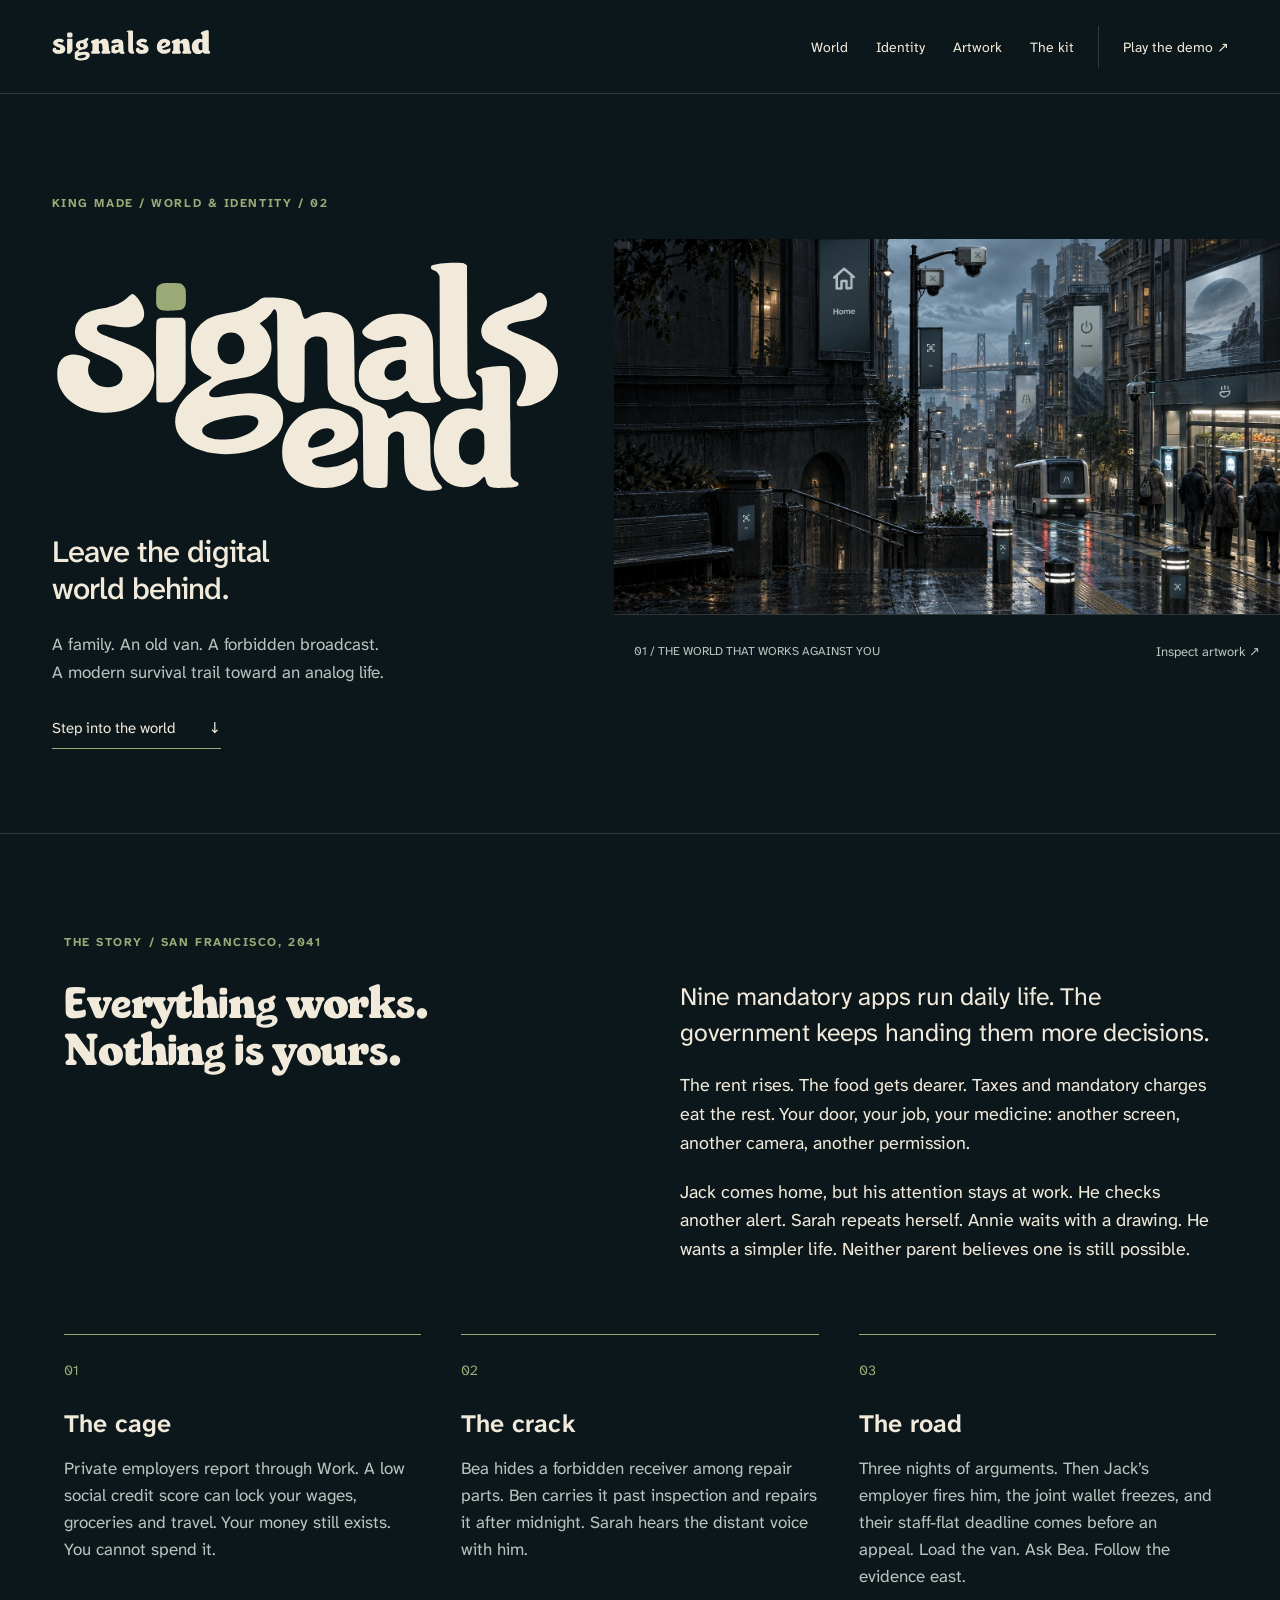
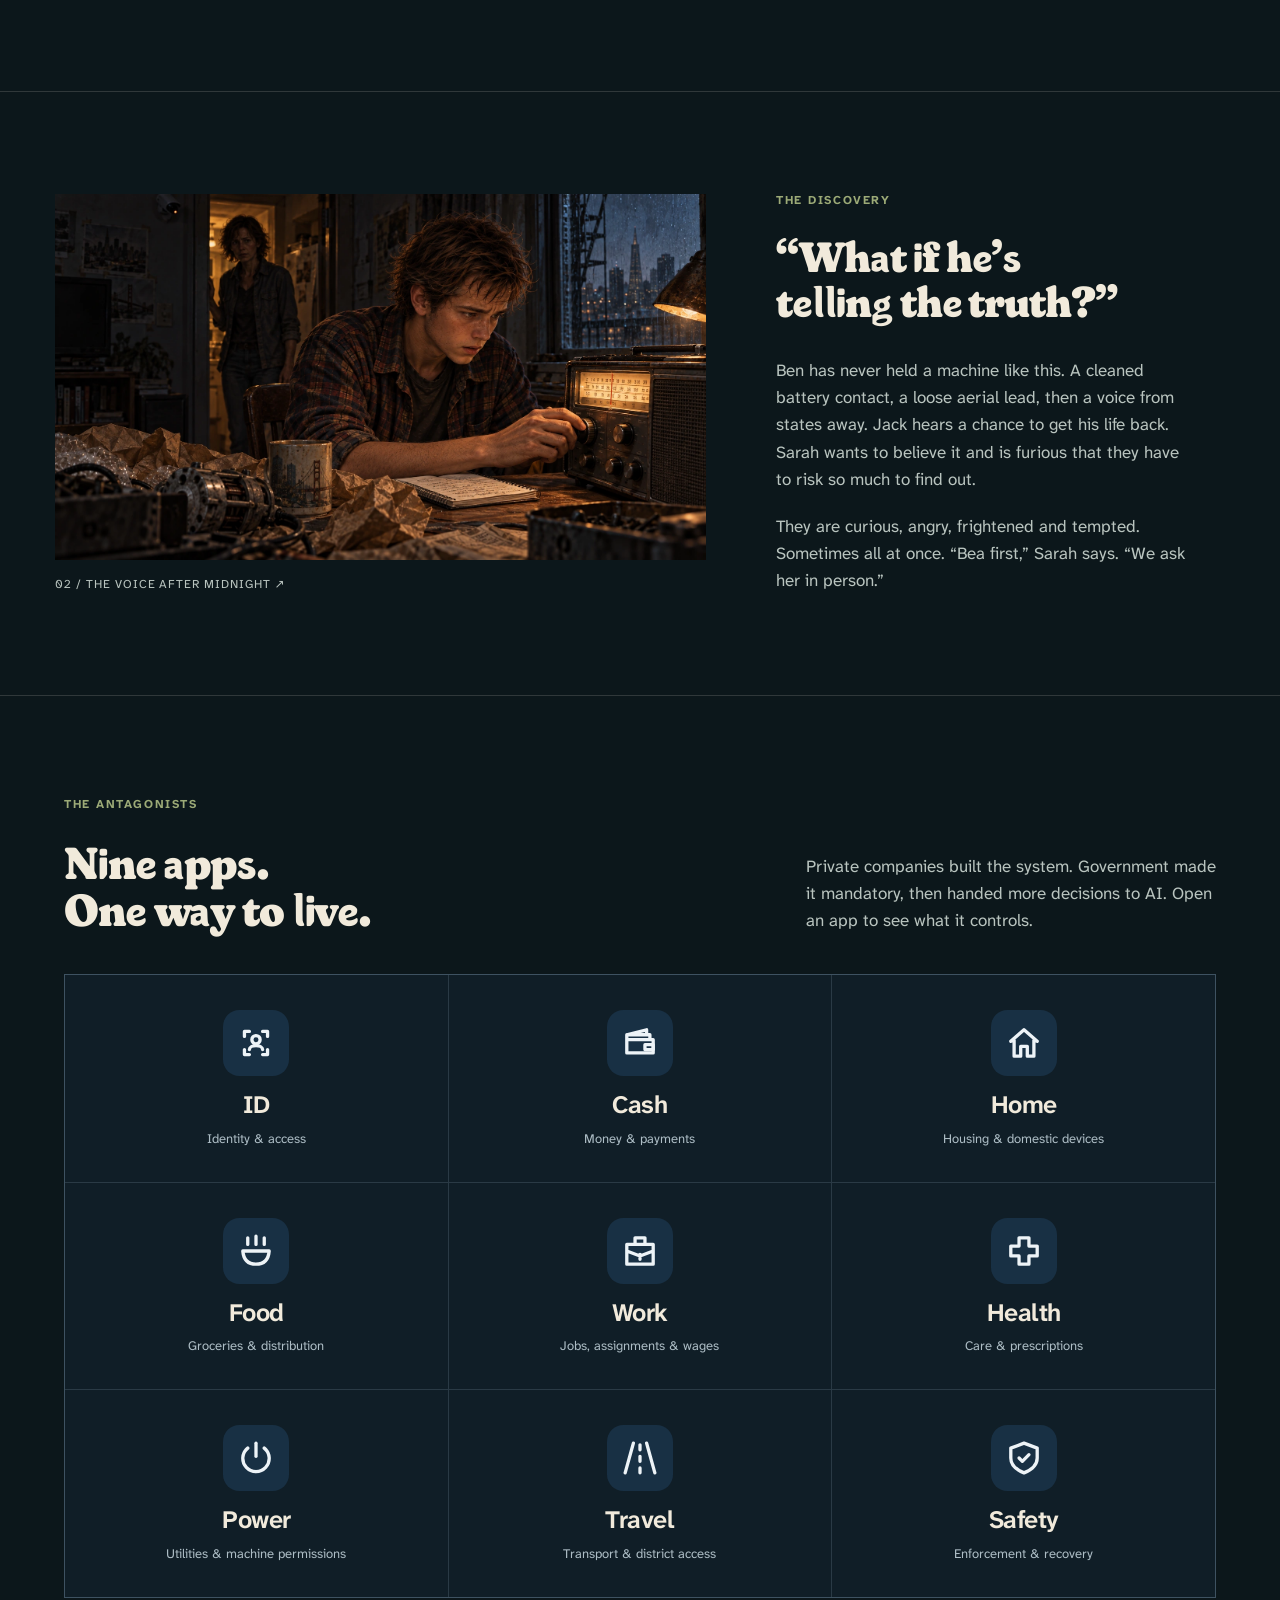
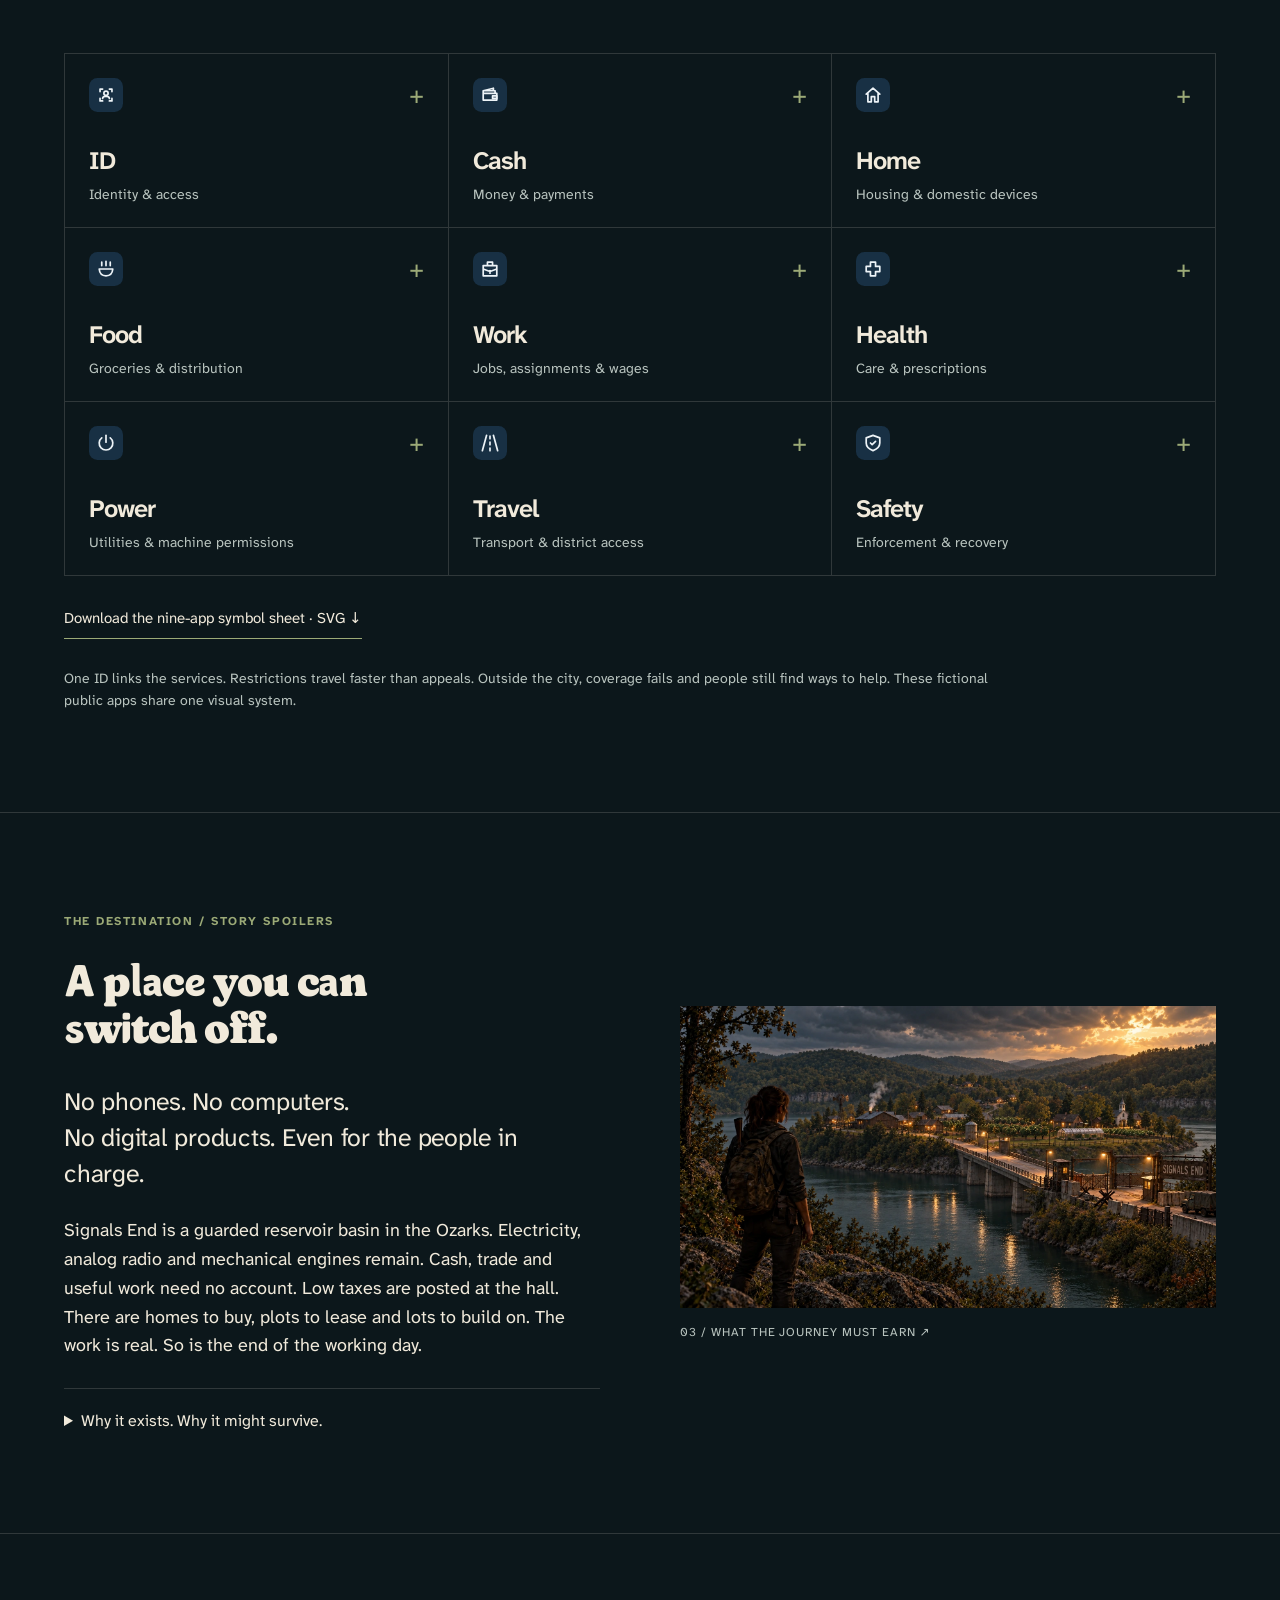
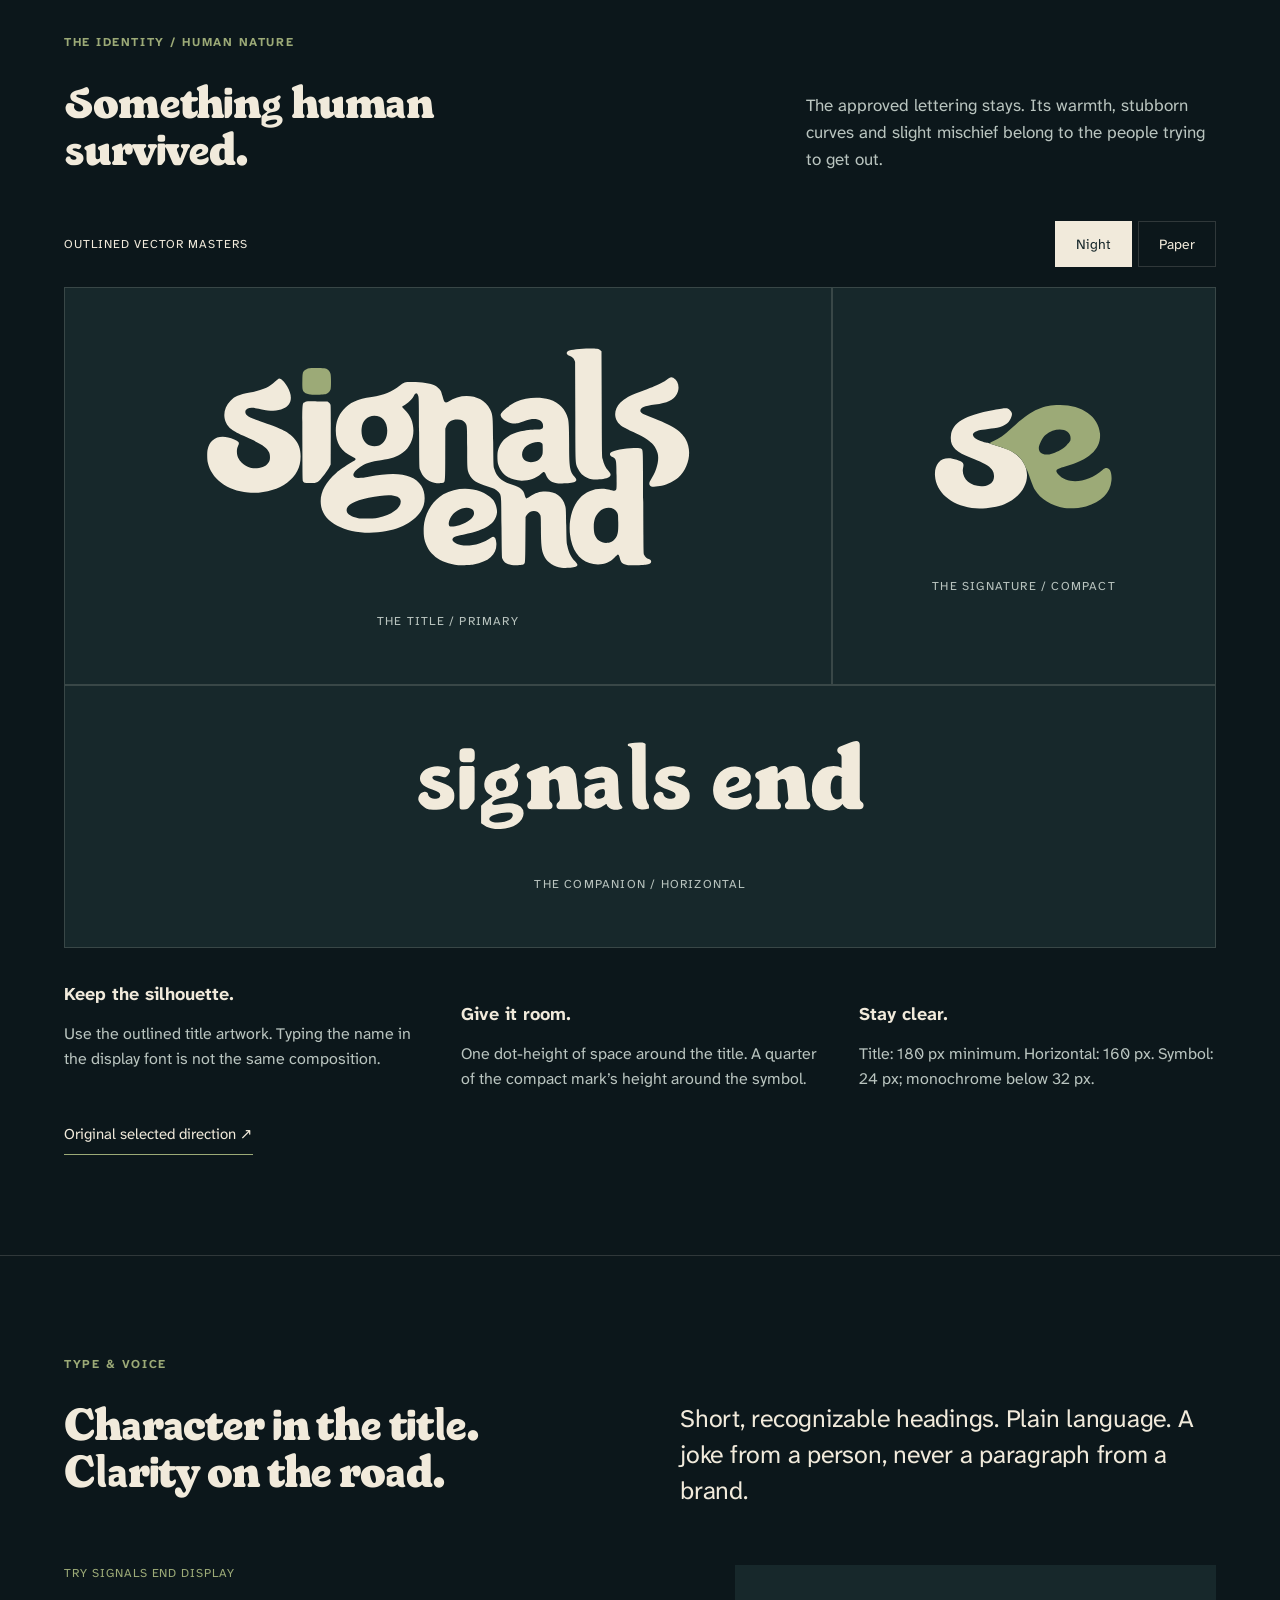
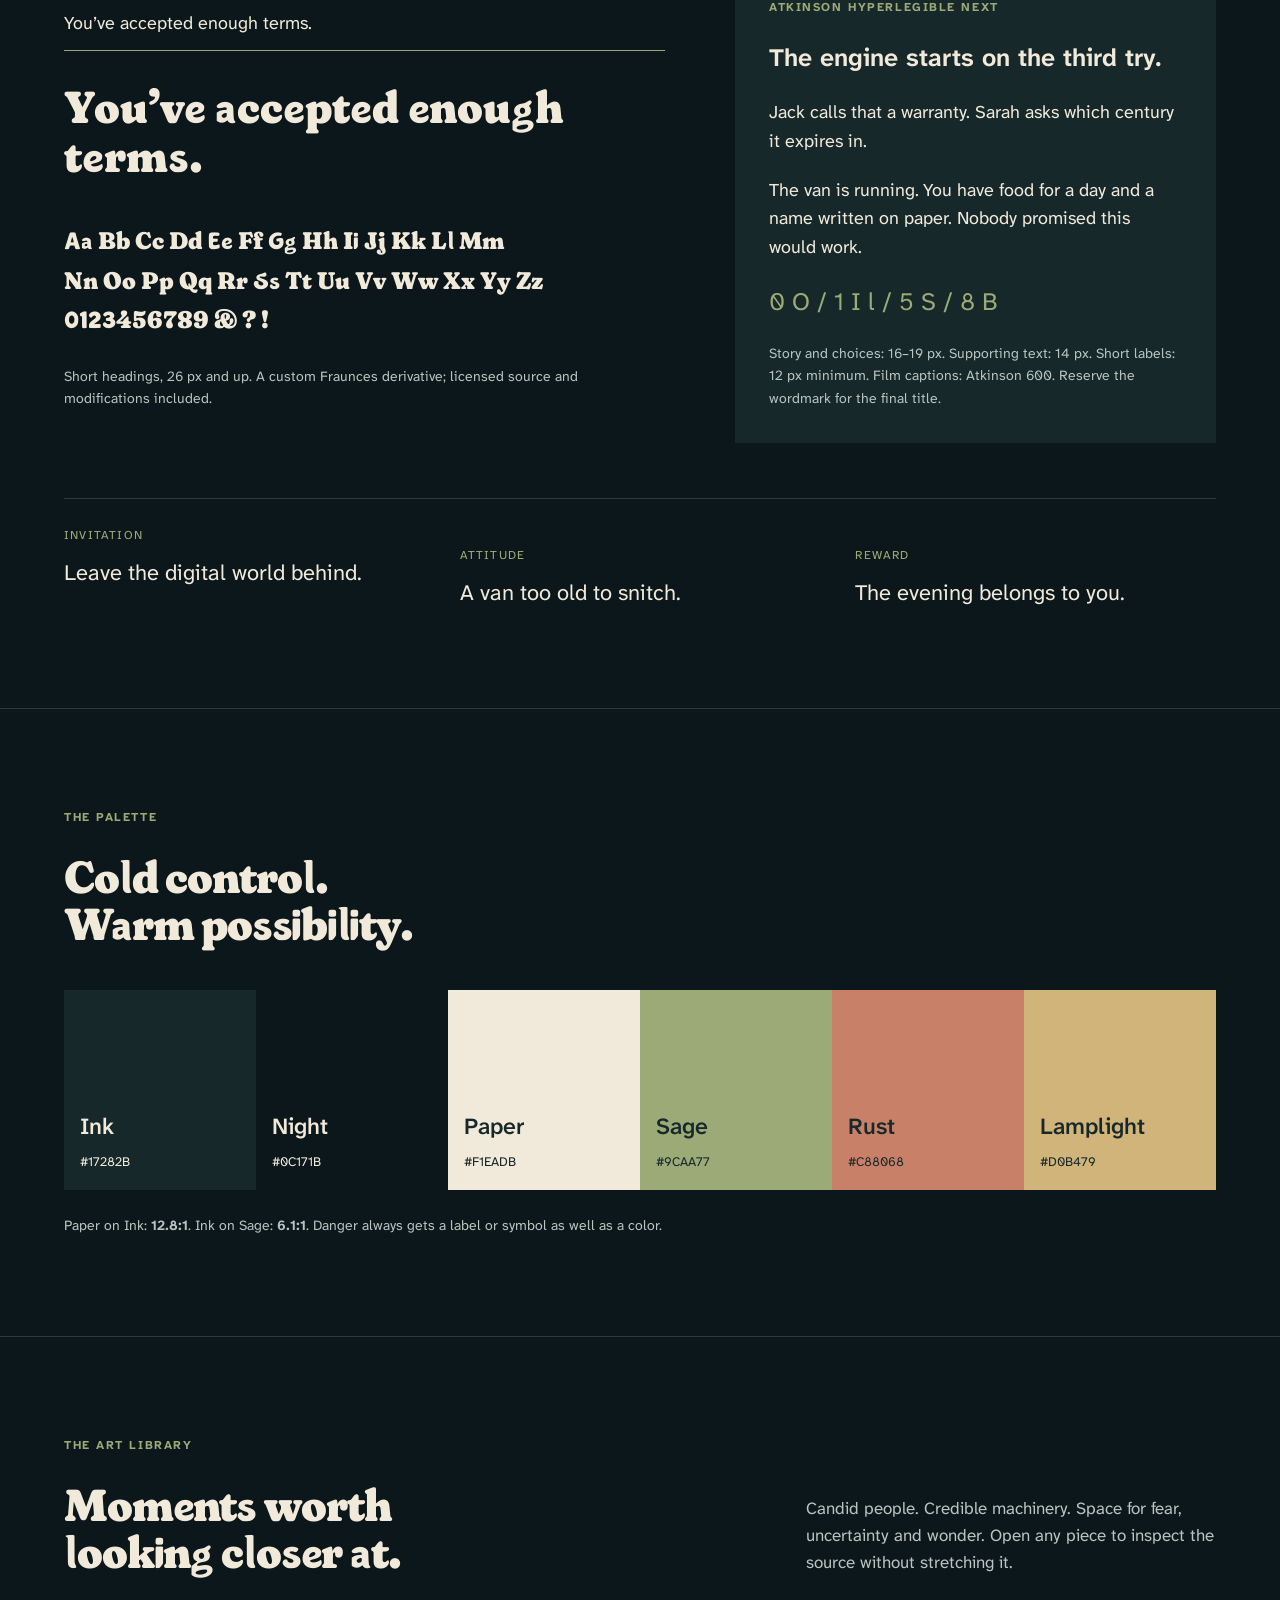
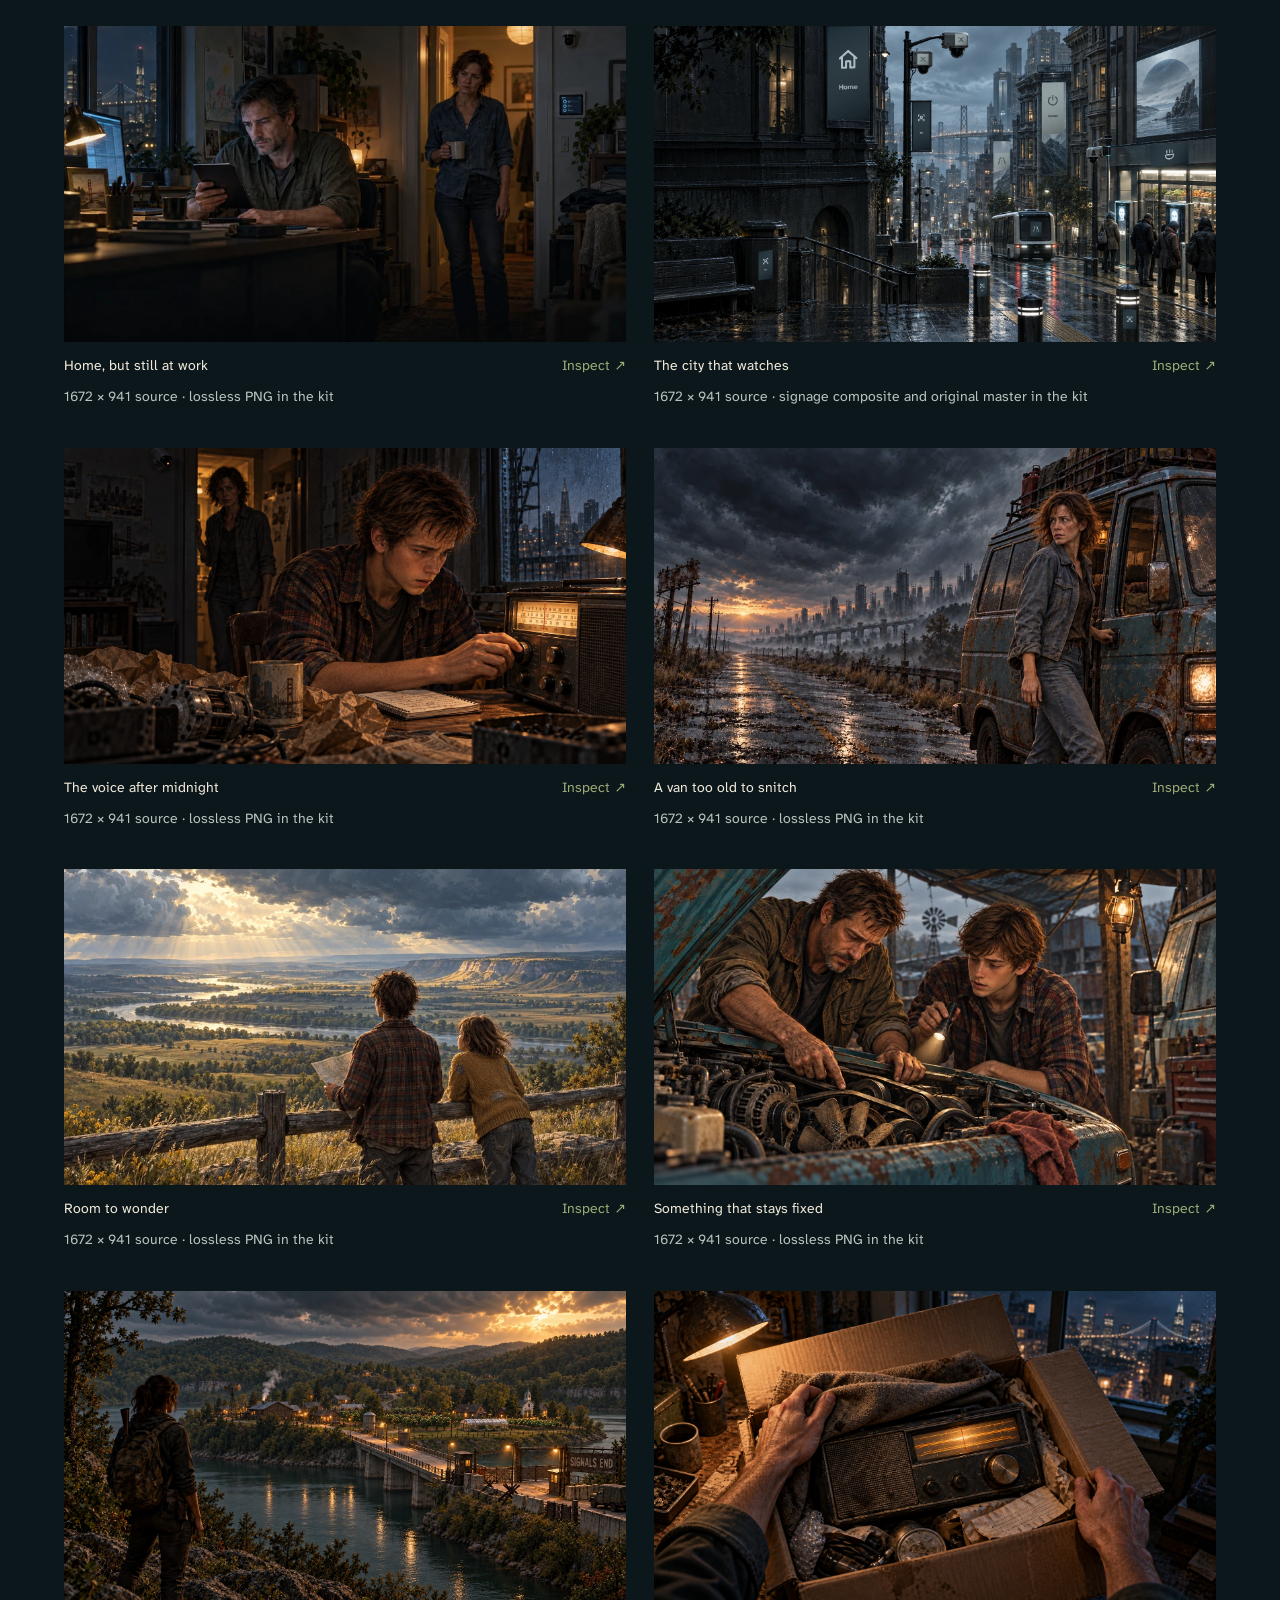
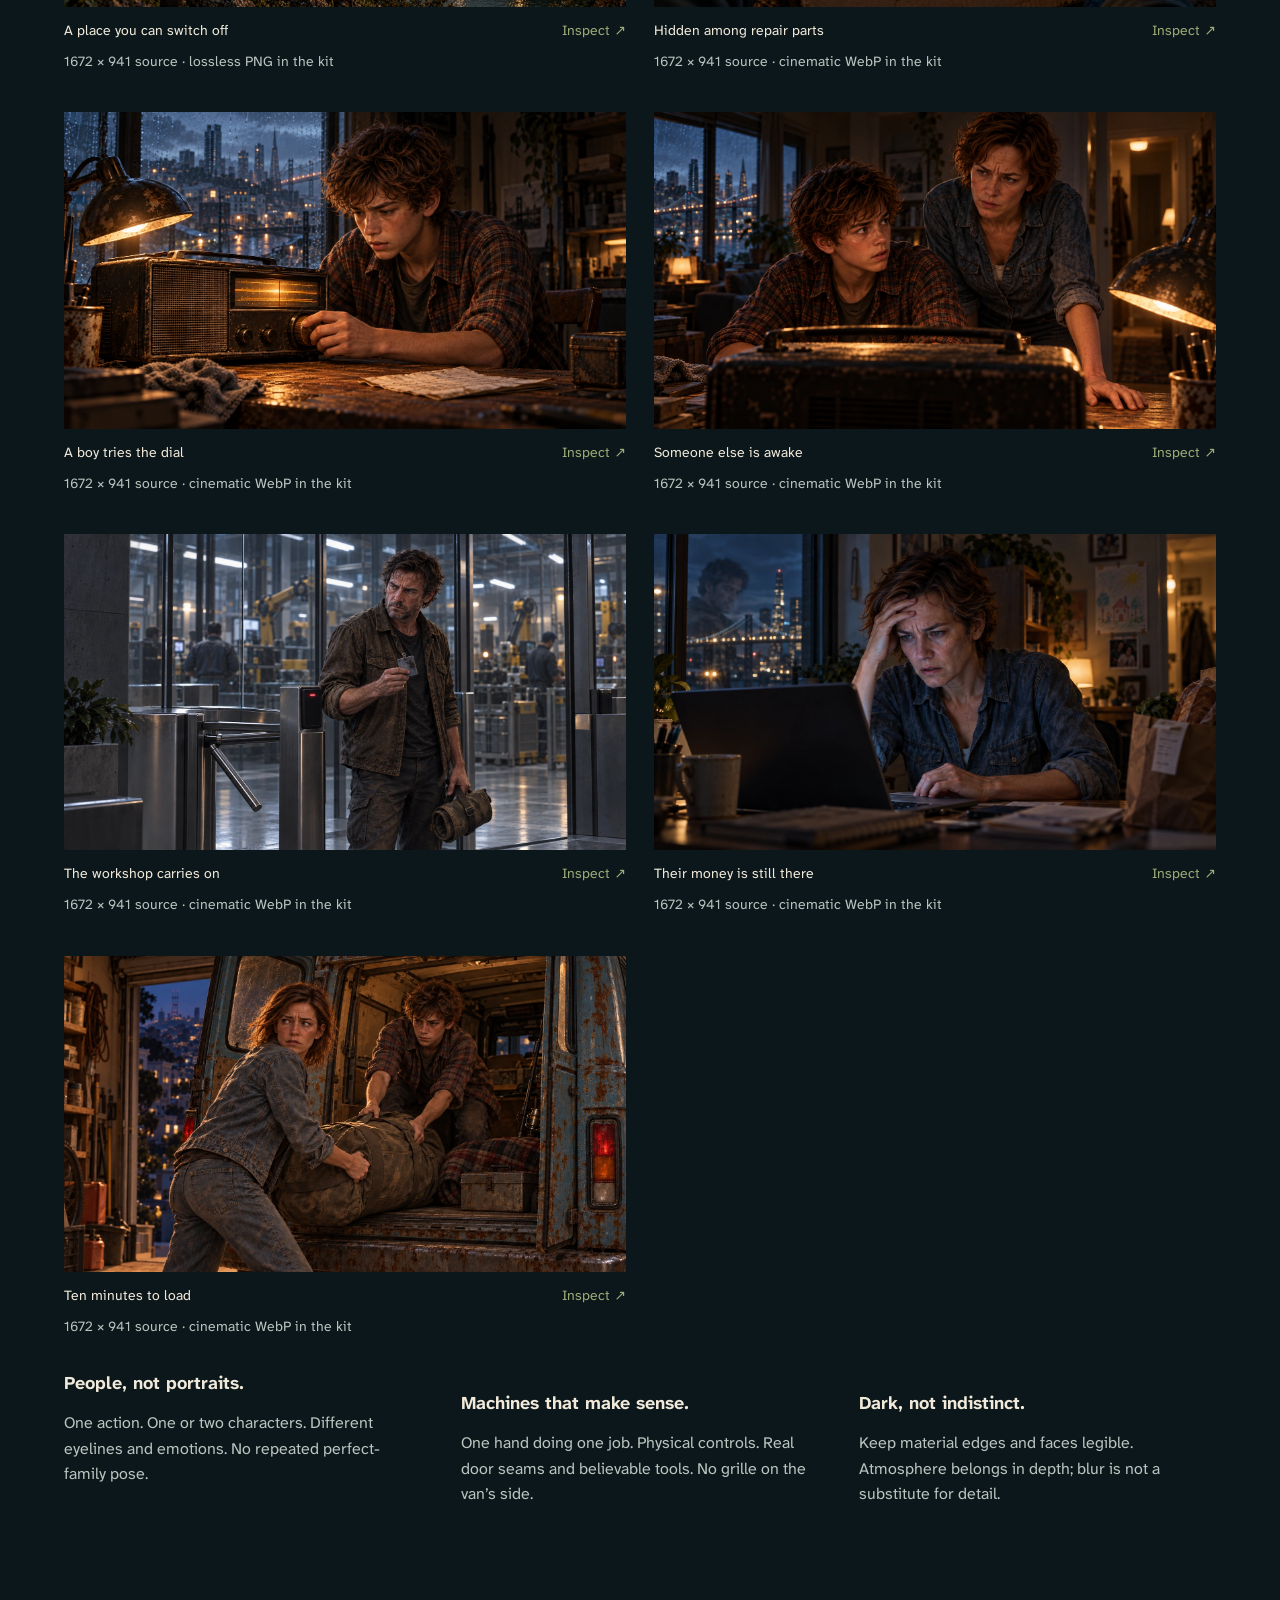
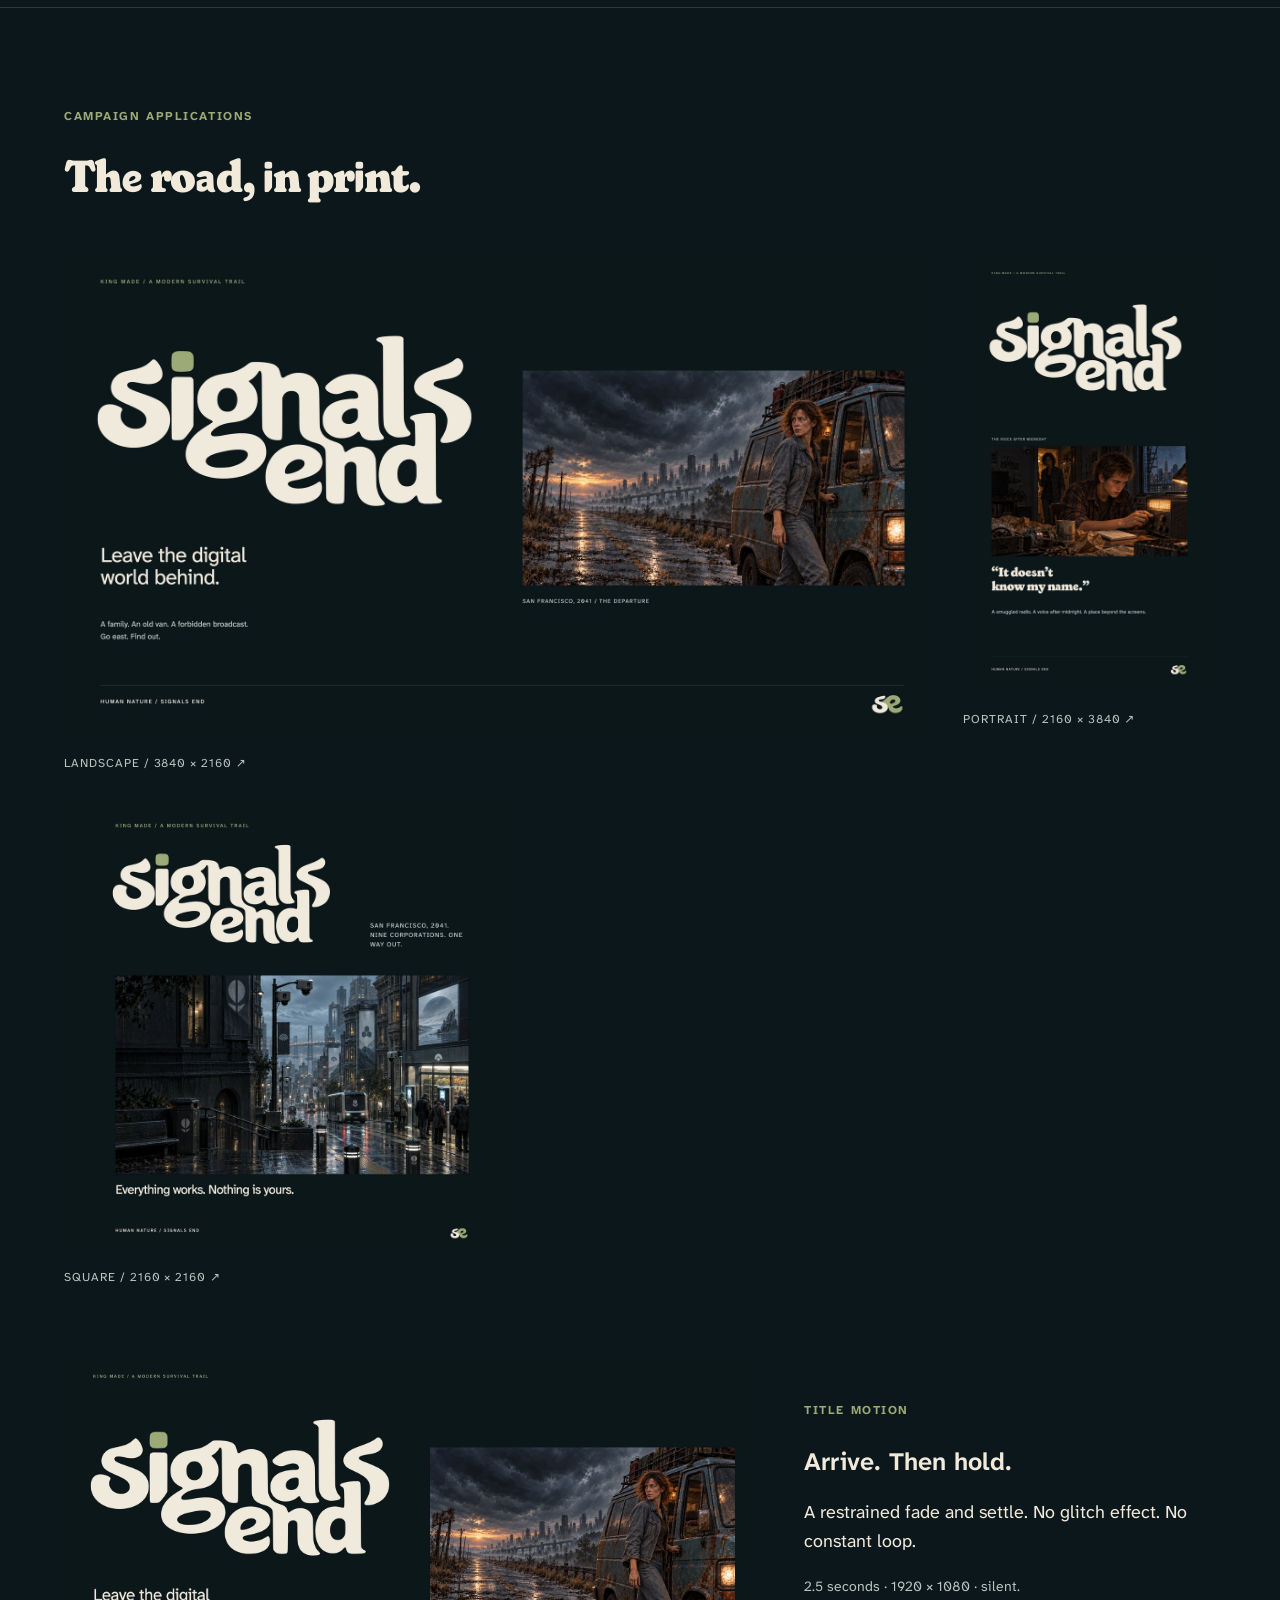
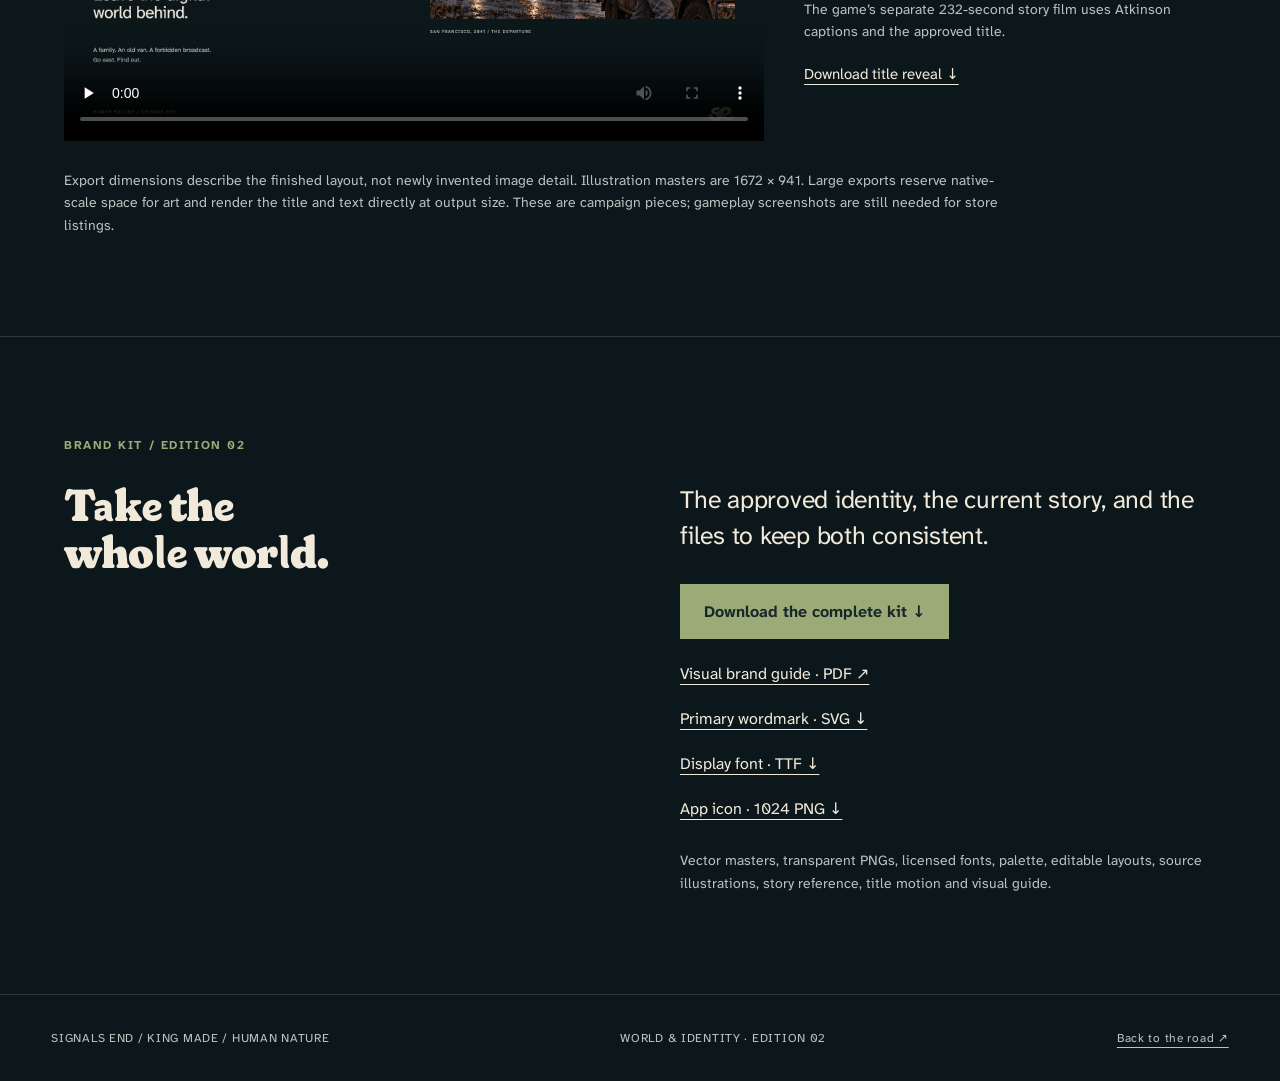
==== commit b717ceac: "Align the journey and refuge with the approved opening" ====
--- a/brand/index.html
+++ b/brand/index.html
@@ -4,16 +4,16 @@
 <header><a href="#" aria-label="Signals End brand kit"><img src="../assets/signals-end/signals-end-horizontal-light.svg" alt="Signals End" width="160" height="45"></a><nav aria-label="Brand kit"><a href="#world">World</a><a href="#identity">Identity</a><a href="#art">Artwork</a><a href="#downloads">The kit</a></nav><a class="play" href="../?v=0.8.4">Play the demo ↗</a></header>
 <main id="main">
 <section class="hero" id="03-human-nature"><div class="hero-copy"><p class="kicker">KING MADE / WORLD & IDENTITY / 02</p><img class="hero-mark reveal" src="../assets/signals-end/signals-end-stacked-light.svg" alt="Signals End" width="1360" height="635"><h1>Leave the digital<br>world behind.</h1><p>A family. An old van. A forbidden broadcast.<br>A modern survival trail toward an analog life.</p><a class="text-link" href="#world">Step into the world <span>↓</span></a></div><figure class="hero-image"><img src="../assets/apps-084/scenes/intro-city.webp" sizes="(max-width: 760px) 100vw, 52vw" alt="Cameras watch a rain-soaked San Francisco street; shoppers wait at a face scanner beside stocked shelves" fetchpriority="high" width="1672" height="941"><figcaption><span>01 / THE WORLD THAT WORKS AGAINST YOU</span><button data-view="city">Inspect artwork ↗</button></figcaption></figure></section>
-<section class="content premise" id="world"><p class="kicker">THE STORY / SAN FRANCISCO, 2041</p><div class="split"><h2>Everything works.<br>Nothing is yours.</h2><div><p class="large">Nine mandatory apps run daily life. The government keeps handing them more decisions.</p><p>The rent rises. The food gets dearer. Taxes and mandatory charges eat the rest. Your door, your job, your medicine: another screen, another camera, another permission.</p><p>Jack comes home, but his attention stays at work. He checks another alert. Sarah repeats herself. Annie waits with a drawing. He wants a simpler life. Neither parent believes one is still possible.</p></div></div><div class="story-sequence"><article><span class="index">01</span><h3>The cage</h3><p>Private employers use Work. The government links its reports to your other services. Leave without clearance, and household debt becomes a return order.</p></article><article><span class="index">02</span><h3>The crack</h3><p>Bea smuggles in an analog radio. After midnight, Ben finds a voice talking about a place called Signals End.</p></article><article><span class="index">03</span><h3>The road</h3><p>Three nights of arguments. Then Jack’s employer fires him, the joint wallet freezes, and their staff-flat deadline comes before an appeal. Load the van. Ask Bea. Follow the evidence east.</p></article></div></section>
-<section class="story-feature content"><figure class="art-frame"><button data-view="radio"><img src="../assets/brand-v2/radio-1672.webp" width="1672" height="941" loading="lazy" alt="Ben listens to a smuggled analog radio while Sarah watches from the doorway"><span>02 / THE VOICE AFTER MIDNIGHT ↗</span></button></figure><div class="feature-copy"><p class="kicker">THE DISCOVERY</p><blockquote>“What if he’s<br>telling the truth?”</blockquote><p>Ben only wanted to see what the dial could find. Jack hears a chance to get his life back. Sarah wants to believe it and is furious that they have to risk so much to find out.</p><p class="small">They are curious, angry, frightened and tempted. Sometimes all at once. “Bea first,” Sarah says. “We ask her in person.”</p></div></section>
+<section class="content premise" id="world"><p class="kicker">THE STORY / SAN FRANCISCO, 2041</p><div class="split"><h2>Everything works.<br>Nothing is yours.</h2><div><p class="large">Nine mandatory apps run daily life. The government keeps handing them more decisions.</p><p>The rent rises. The food gets dearer. Taxes and mandatory charges eat the rest. Your door, your job, your medicine: another screen, another camera, another permission.</p><p>Jack comes home, but his attention stays at work. He checks another alert. Sarah repeats herself. Annie waits with a drawing. He wants a simpler life. Neither parent believes one is still possible.</p></div></div><div class="story-sequence"><article><span class="index">01</span><h3>The cage</h3><p>Private employers report through Work. A low social credit score can lock your wages, groceries and travel. Your money still exists. You cannot spend it.</p></article><article><span class="index">02</span><h3>The crack</h3><p>Bea hides a forbidden receiver among repair parts. Ben carries it past inspection and repairs it after midnight. Sarah hears the distant voice with him.</p></article><article><span class="index">03</span><h3>The road</h3><p>Three nights of arguments. Then Jack’s employer fires him, the joint wallet freezes, and their staff-flat deadline comes before an appeal. Load the van. Ask Bea. Follow the evidence east.</p></article></div></section>
+<section class="story-feature content"><figure class="art-frame"><button data-view="radio"><img src="../assets/brand-v2/radio-1672.webp" width="1672" height="941" loading="lazy" alt="Ben listens to a smuggled analog radio while Sarah watches from the doorway"><span>02 / THE VOICE AFTER MIDNIGHT ↗</span></button></figure><div class="feature-copy"><p class="kicker">THE DISCOVERY</p><blockquote>“What if he’s<br>telling the truth?”</blockquote><p>Ben has never held a machine like this. A cleaned battery contact, a loose aerial lead, then a voice from states away. Jack hears a chance to get his life back. Sarah wants to believe it and is furious that they have to risk so much to find out.</p><p class="small">They are curious, angry, frightened and tempted. Sometimes all at once. “Bea first,” Sarah says. “We ask her in person.”</p></div></section>
 <section class="content" id="powers"><div class="section-title"><div><p class="kicker">THE ANTAGONISTS</p><h2>Nine apps.<br>One way to live.</h2></div><p>Private companies built the system. Government made it mandatory, then handed more decisions to AI. Open an app to see what it controls.</p></div><div class="service-grid" id="service-grid" aria-label="The nine mandatory apps"></div><div class="corporations" id="corporations"></div><a class="text-link" href="../assets/apps-084/service-system.svg" download>Download the nine-app symbol sheet · SVG ↓</a><p class="small note">One ID links the services. Restrictions travel faster than appeals. Outside the city, coverage fails and people still find ways to help. These fictional public apps share one visual system.</p></section>
-<section class="refuge content"><div class="split"><div><p class="kicker">THE DESTINATION / STORY SPOILERS</p><h2>A place you can<br>switch off.</h2><p class="large">No phones. No computers.<br>No digital products. Even for the people in charge.</p><p>Signals End is a guarded reservoir basin in the Ozarks. Electricity, analog radio and mechanical engines remain. The work is real. So is the end of the working day.</p><details><summary>Why it exists. Why it might survive.</summary><p>Reservoir crews, farmers and repairers kept essential water and power running when the service companies withdrew. Their council refused compulsory enrollment in the app system. Outsiders call it a shadow government.</p><p>Water, terrain, guarded approaches and outside dependence on its infrastructure protect the basin. There is no invisible force field. Entry depends on capacity, trust and contribution; the rules bind its leaders too.</p><p>The Mercers begin with a rumor. A witness, a family reply and a useful act earn a chance to enter. A home makes freedom durable. An evening without compulsory check-ins makes it felt.</p></details></div><figure class="art-frame"><button data-view="basin"><img src="../assets/brand-v2/basin-1672.webp" width="1672" height="941" loading="lazy" alt="Water, woodland and working buildings in the sheltered basin"><span>03 / WHAT THE JOURNEY MUST EARN ↗</span></button></figure></div></section>
+<section class="refuge content"><div class="split"><div><p class="kicker">THE DESTINATION / STORY SPOILERS</p><h2>A place you can<br>switch off.</h2><p class="large">No phones. No computers.<br>No digital products. Even for the people in charge.</p><p>Signals End is a guarded reservoir basin in the Ozarks. Electricity, analog radio and mechanical engines remain. Cash, trade and useful work need no account. Low taxes are posted at the hall. There are homes to buy, plots to lease and lots to build on. The work is real. So is the end of the working day.</p><details><summary>Why it exists. Why it might survive.</summary><p>Reservoir crews, farmers and repairers kept essential water and power running when the service companies withdrew. Their council refused compulsory enrollment in the app system. Outsiders call it a shadow government.</p><p>Water, terrain, guarded approaches and outside dependence on its infrastructure protect the basin. There is no invisible force field. Entry depends on capacity, trust and contribution; the rules bind its leaders too.</p><p>The Mercers begin with a rumor. A witness, a family reply and a useful act earn a chance to enter. A home makes freedom durable. An evening without compulsory check-ins makes it felt.</p></details></div><figure class="art-frame"><button data-view="basin"><img src="../assets/brand-v2/basin-1672.webp" width="1672" height="941" loading="lazy" alt="Water, woodland and working buildings in the sheltered basin"><span>03 / WHAT THE JOURNEY MUST EARN ↗</span></button></figure></div></section>
 <section class="content" id="identity"><div class="section-title"><div><p class="kicker">THE IDENTITY / HUMAN NATURE</p><h2>Something human<br>survived.</h2></div><p>The approved lettering stays. Its warmth, stubborn curves and slight mischief belong to the people trying to get out.</p></div><div class="board-heading"><span>OUTLINED VECTOR MASTERS</span><div class="toggle" aria-label="Logo background"><button data-tone="dark" aria-pressed="true">Night</button><button data-tone="light" aria-pressed="false">Paper</button></div></div><div id="logo-board" class="logo-board"><figure class="primary-logo"><img data-logo="stacked" src="../assets/signals-end/signals-end-stacked-light.svg" alt="Primary stacked Signals End wordmark"><figcaption>THE TITLE / PRIMARY</figcaption></figure><figure><img data-logo="symbol" src="../assets/signals-end/signals-end-symbol-light.svg" alt="Compact se symbol"><figcaption>THE SIGNATURE / COMPACT</figcaption></figure><figure class="horizontal"><img data-logo="horizontal" src="../assets/signals-end/signals-end-horizontal-light.svg" alt="Horizontal Signals End signature"><figcaption>THE COMPANION / HORIZONTAL</figcaption></figure></div><div class="rules"><p><strong>Keep the silhouette.</strong> Use the outlined title artwork. Typing the name in the display font is not the same composition.</p><p><strong>Give it room.</strong> One dot-height of space around the title. A quarter of the compact mark’s height around the symbol.</p><p><strong>Stay clear.</strong> Title: 180 px minimum. Horizontal: 160 px. Symbol: 24 px; monochrome below 32 px.</p></div><a class="text-link" href="studies.html#03-human-nature">Original selected direction ↗</a></section>
 <section class="content" id="type"><p class="kicker">TYPE & VOICE</p><div class="split"><h2>Character in the title.<br>Clarity on the road.</h2><p class="large">Short, recognizable headings. Plain language. A joke from a person, never a paragraph from a brand.</p></div><div class="type-layout"><div><label for="type-input">TRY SIGNALS END DISPLAY</label><input id="type-input" maxlength="85" value="You’ve accepted enough terms." spellcheck="false"><p id="type-preview" aria-live="polite">You’ve accepted enough terms.</p><p class="alphabet">Aa Bb Cc Dd Ee Ff Gg Hh Ii Jj Kk Ll Mm<br>Nn Oo Pp Qq Rr Ss Tt Uu Vv Ww Xx Yy Zz<br>0123456789 & ? !</p><p class="small">Short headings, 26 px and up. A custom Fraunces derivative; licensed source and modifications included.</p></div><div class="type-body"><p class="kicker">ATKINSON HYPERLEGIBLE NEXT</p><h3>The engine starts on the third try.</h3><p>Jack calls that a warranty. Sarah asks which century it expires in.</p><p>The van is running. You have food for a day and a name written on paper. Nobody promised this would work.</p><p class="numbers">0 O / 1 I l / 5 S / 8 B</p><p class="small">Story and choices: 16–19 px. Supporting text: 14 px. Short labels: 12 px minimum. Film captions: Atkinson 600. Reserve the wordmark for the final title.</p></div></div><div class="voice-grid"><p><span>INVITATION</span>Leave the digital world behind.</p><p><span>ATTITUDE</span>A van too old to snitch.</p><p><span>REWARD</span>The evening belongs to you.</p></div></section>
 <section class="content" id="color"><p class="kicker">THE PALETTE</p><h2>Cold control.<br>Warm possibility.</h2><div class="palette"><div style="--swatch:#17282B;--text:#F1EADB"><b>Ink</b><code>#17282B</code></div><div style="--swatch:#0C171B;--text:#F1EADB"><b>Night</b><code>#0C171B</code></div><div style="--swatch:#F1EADB;--text:#17282B"><b>Paper</b><code>#F1EADB</code></div><div style="--swatch:#9CAA77;--text:#17282B"><b>Sage</b><code>#9CAA77</code></div><div style="--swatch:#C88068;--text:#17282B"><b>Rust</b><code>#C88068</code></div><div style="--swatch:#D0B479;--text:#17282B"><b>Lamplight</b><code>#D0B479</code></div></div><p class="small">Paper on Ink: <strong id="contrast-paper"></strong>. Ink on Sage: <strong id="contrast-sage"></strong>. Danger always gets a label or symbol as well as a color.</p></section>
 <section class="content" id="art"><div class="section-title"><div><p class="kicker">THE ART LIBRARY</p><h2>Moments worth<br>looking closer at.</h2></div><p>Candid people. Credible machinery. Space for fear, uncertainty and wonder. Open any piece to inspect the source without stretching it.</p></div><div class="art-gallery" id="art-gallery"></div><div class="rules"><p><strong>People, not portraits.</strong> One action. One or two characters. Different eyelines and emotions. No repeated perfect-family pose.</p><p><strong>Machines that make sense.</strong> One hand doing one job. Physical controls. Real door seams and believable tools. No grille on the van’s side.</p><p><strong>Dark, not indistinct.</strong> Keep material edges and faces legible. Atmosphere belongs in depth; blur is not a substitute for detail.</p></div></section>
-<section class="content" id="applications"><p class="kicker">CAMPAIGN APPLICATIONS</p><h2>The road, in print.</h2><div class="application-grid"><a href="downloads/signals-end-cover-3840x2160.png"><img src="../assets/brand-v2/cover-preview.webp" width="1920" height="1080" loading="lazy" alt="Editorial landscape cover with sharp title and departure artwork"><span>LANDSCAPE / 3840 × 2160 ↗</span></a><a href="downloads/signals-end-social-2160.png"><img src="../assets/brand-v2/social-preview.webp" width="1080" height="1080" loading="lazy" alt="Square city campaign artwork"><span>SQUARE / 2160 × 2160 ↗</span></a><a href="downloads/signals-end-story-2160x3840.png"><img src="../assets/brand-v2/story-preview.webp" width="1080" height="1920" loading="lazy" alt="Vertical broadcast campaign artwork"><span>PORTRAIT / 2160 × 3840 ↗</span></a></div><div class="motion-layout"><video class="motion-preview" controls playsinline preload="none" poster="../assets/brand-v2/cover-preview.webp" aria-label="Signals End title reveal"><source src="downloads/signals-end-title-reveal.mp4?v=2" type="video/mp4"></video><div><p class="kicker">TITLE MOTION</p><h3>Arrive. Then hold.</h3><p>A restrained fade and settle. No glitch effect. No constant loop.</p><p class="small">2.5 seconds · 1920 × 1080 · silent.<br>The game’s separate 116-second story film uses Atkinson captions and the approved title.</p><a href="downloads/signals-end-title-reveal.mp4?v=2" download>Download title reveal ↓</a></div></div><p class="small note">Export dimensions describe the finished layout, not newly invented image detail. Illustration masters are 1672 × 941. Large exports reserve native-scale space for art and render the title and text directly at output size. These are campaign pieces; gameplay screenshots are still needed for store listings.</p></section>
-<section class="content downloads" id="downloads"><p class="kicker">BRAND KIT / EDITION 02</p><div class="split"><h2>Take the<br>whole world.</h2><div><p class="large">The approved identity, the current story, and the files to keep both consistent.</p><div class="download-grid"><a class="button" href="downloads/Signals-End-Brand-Kit-v2.zip?apps=084" download>Download the complete kit ↓</a><a href="downloads/Signals-End-Brand-Guide.pdf?v=084">Visual brand guide · PDF ↗</a><a href="../assets/signals-end/signals-end-stacked-light.svg" download>Primary wordmark · SVG ↓</a><a href="../assets/signals-end/SignalsEndDisplay-Regular.ttf" download>Display font · TTF ↓</a><a href="downloads/signals-end-app-icon-1024.png" download>App icon · 1024 PNG ↓</a></div><p class="small">Vector masters, transparent PNGs, licensed fonts, palette, editable layouts, source illustrations, story reference, title motion and visual guide.</p></div></div></section>
+<section class="content" id="applications"><p class="kicker">CAMPAIGN APPLICATIONS</p><h2>The road, in print.</h2><div class="application-grid"><a href="downloads/signals-end-cover-3840x2160.png"><img src="../assets/brand-v2/cover-preview.webp" width="1920" height="1080" loading="lazy" alt="Editorial landscape cover with sharp title and departure artwork"><span>LANDSCAPE / 3840 × 2160 ↗</span></a><a href="downloads/signals-end-social-2160.png"><img src="../assets/brand-v2/social-preview.webp" width="1080" height="1080" loading="lazy" alt="Square city campaign artwork"><span>SQUARE / 2160 × 2160 ↗</span></a><a href="downloads/signals-end-story-2160x3840.png"><img src="../assets/brand-v2/story-preview.webp" width="1080" height="1920" loading="lazy" alt="Vertical broadcast campaign artwork"><span>PORTRAIT / 2160 × 3840 ↗</span></a></div><div class="motion-layout"><video class="motion-preview" controls playsinline preload="none" poster="../assets/brand-v2/cover-preview.webp" aria-label="Signals End title reveal"><source src="downloads/signals-end-title-reveal.mp4?v=2" type="video/mp4"></video><div><p class="kicker">TITLE MOTION</p><h3>Arrive. Then hold.</h3><p>A restrained fade and settle. No glitch effect. No constant loop.</p><p class="small">2.5 seconds · 1920 × 1080 · silent.<br>The game’s separate 232-second story film uses Atkinson captions and the approved title.</p><a href="downloads/signals-end-title-reveal.mp4?v=2" download>Download title reveal ↓</a></div></div><p class="small note">Export dimensions describe the finished layout, not newly invented image detail. Illustration masters are 1672 × 941. Large exports reserve native-scale space for art and render the title and text directly at output size. These are campaign pieces; gameplay screenshots are still needed for store listings.</p></section>
+<section class="content downloads" id="downloads"><p class="kicker">BRAND KIT / EDITION 02</p><div class="split"><h2>Take the<br>whole world.</h2><div><p class="large">The approved identity, the current story, and the files to keep both consistent.</p><div class="download-grid"><a class="button" href="downloads/Signals-End-Brand-Kit-v2.zip?apps=085" download>Download the complete kit ↓</a><a href="downloads/Signals-End-Brand-Guide.pdf?v=084">Visual brand guide · PDF ↗</a><a href="../assets/signals-end/signals-end-stacked-light.svg" download>Primary wordmark · SVG ↓</a><a href="../assets/signals-end/SignalsEndDisplay-Regular.ttf" download>Display font · TTF ↓</a><a href="downloads/signals-end-app-icon-1024.png" download>App icon · 1024 PNG ↓</a></div><p class="small">Vector masters, transparent PNGs, licensed fonts, palette, editable layouts, source illustrations, story reference, title motion and visual guide.</p></div></div></section>
 </main><footer><span>SIGNALS END / KING MADE / HUMAN NATURE</span><span>WORLD & IDENTITY · EDITION 02</span><a href="../?v=0.8.4">Back to the road ↗</a></footer>
 <dialog id="art-viewer" aria-labelledby="viewer-title"><div class="viewer-top"><div><p class="kicker" id="viewer-title"></p><p id="viewer-meta"></p></div><div><button id="viewer-zoom" aria-pressed="false">Actual pixels</button><a id="viewer-file" target="_blank" rel="noopener">Open source ↗</a><button id="viewer-close" aria-label="Close artwork">Close ×</button></div></div><div class="viewer-stage" tabindex="0" aria-label="Artwork view; scroll to inspect when viewing actual pixels"><img id="viewer-image" alt=""></div><p id="viewer-caption"></p></dialog>
-<script type="module" src="kit.js?v=0.8.4-apps-1"></script></body></html>
+<script type="module" src="kit.js?v=0.8.8-story-1"></script></body></html>
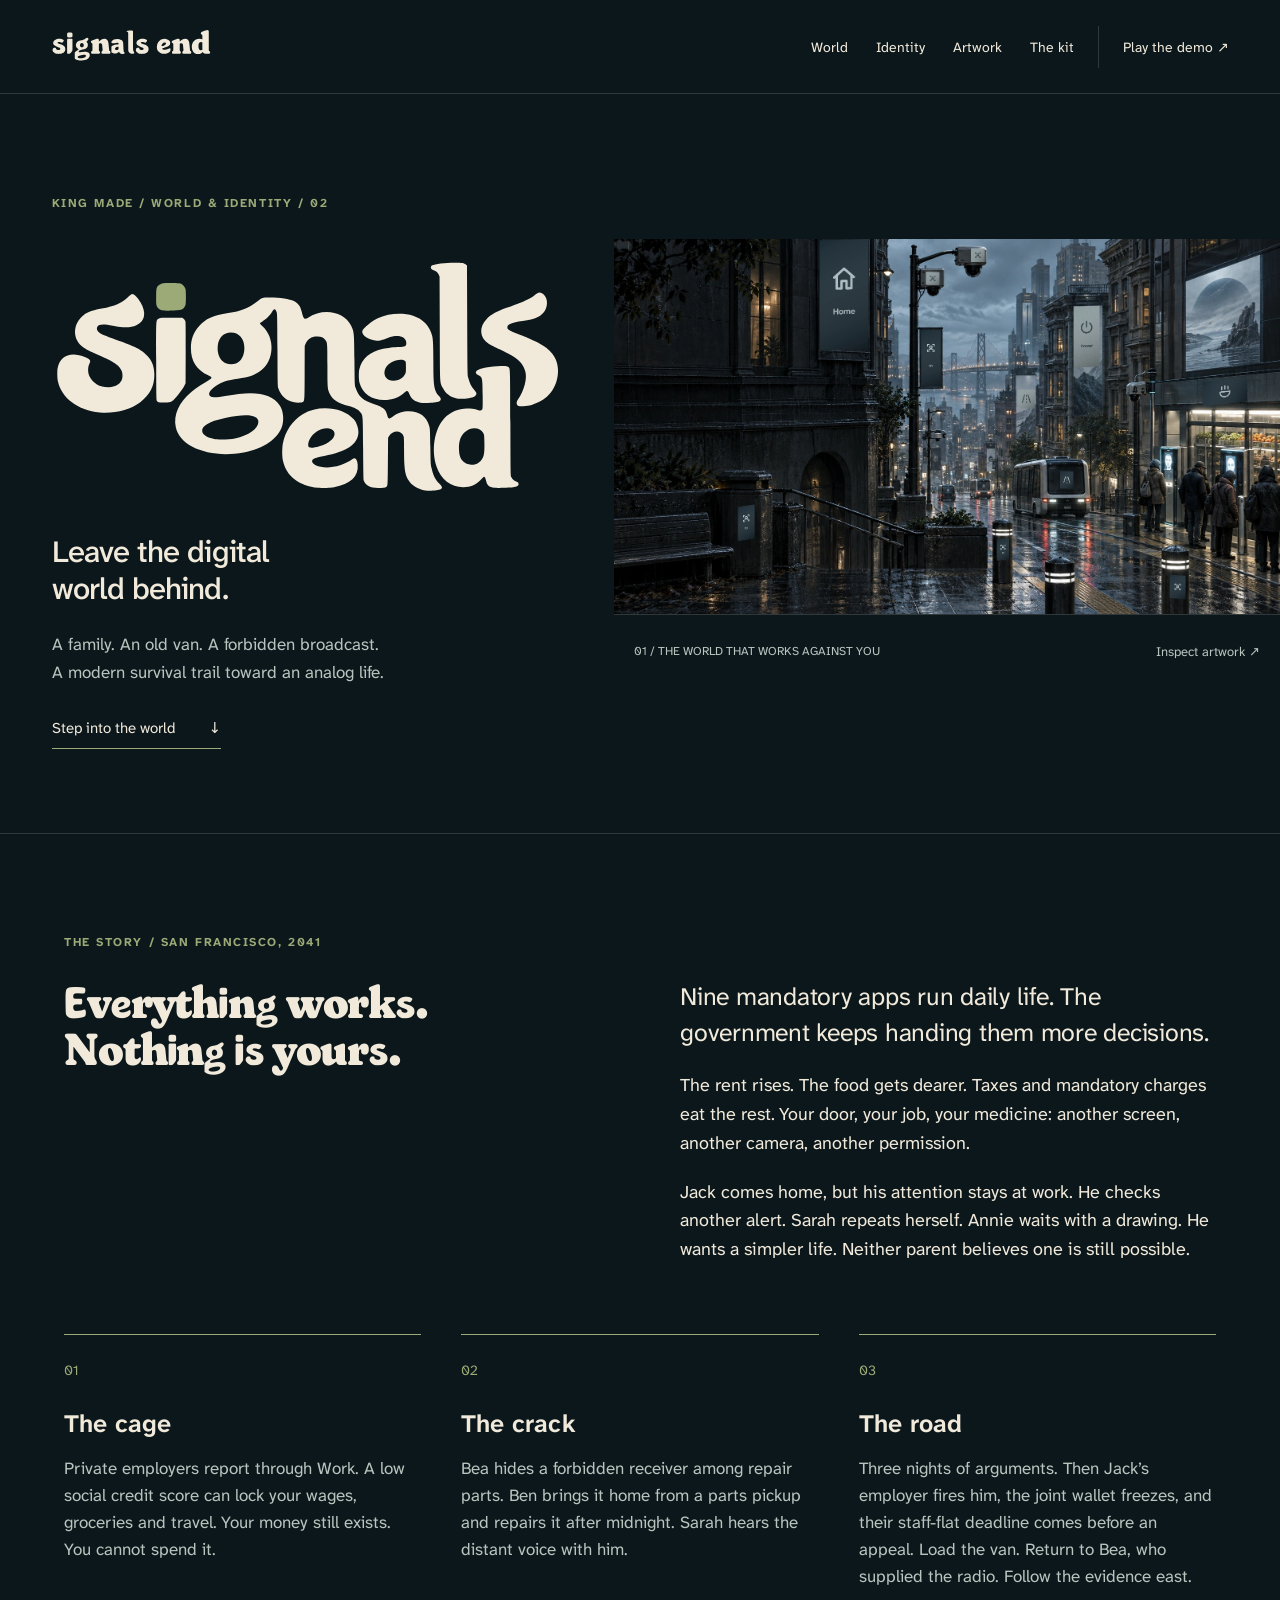
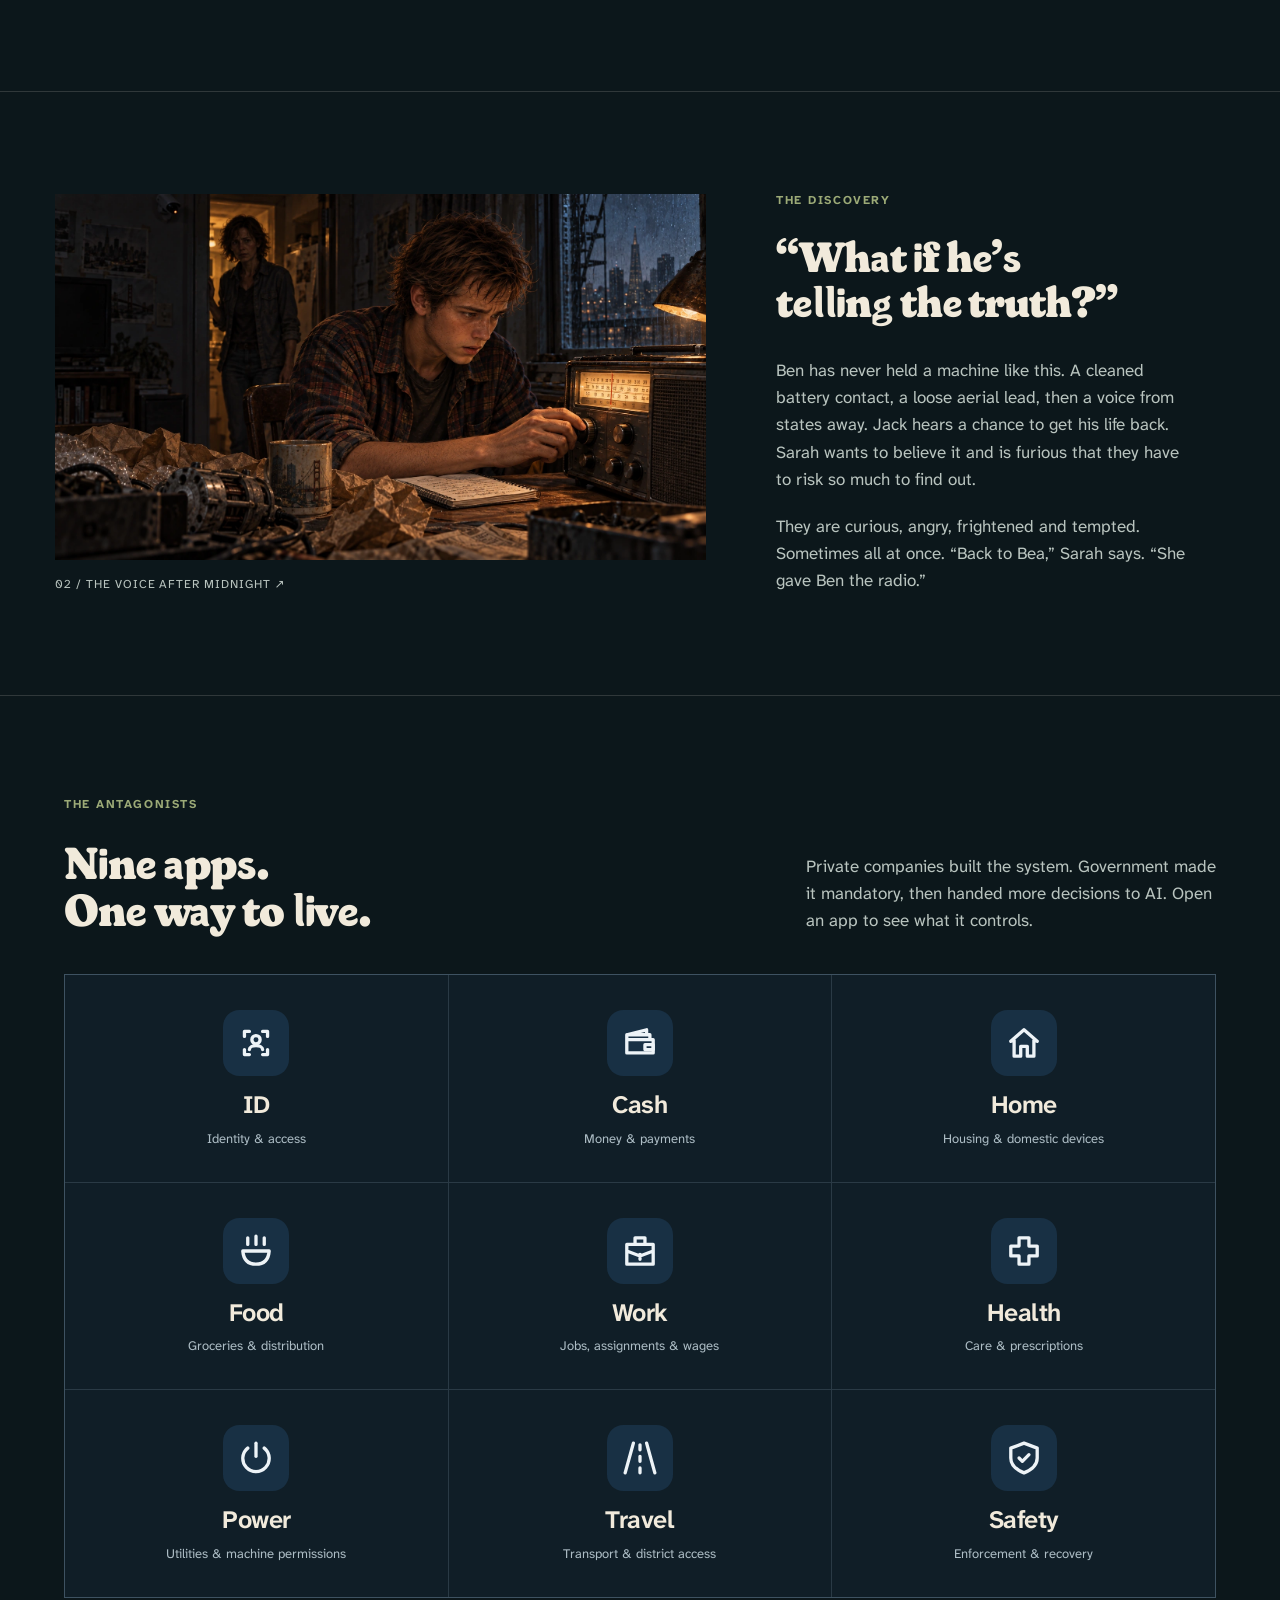
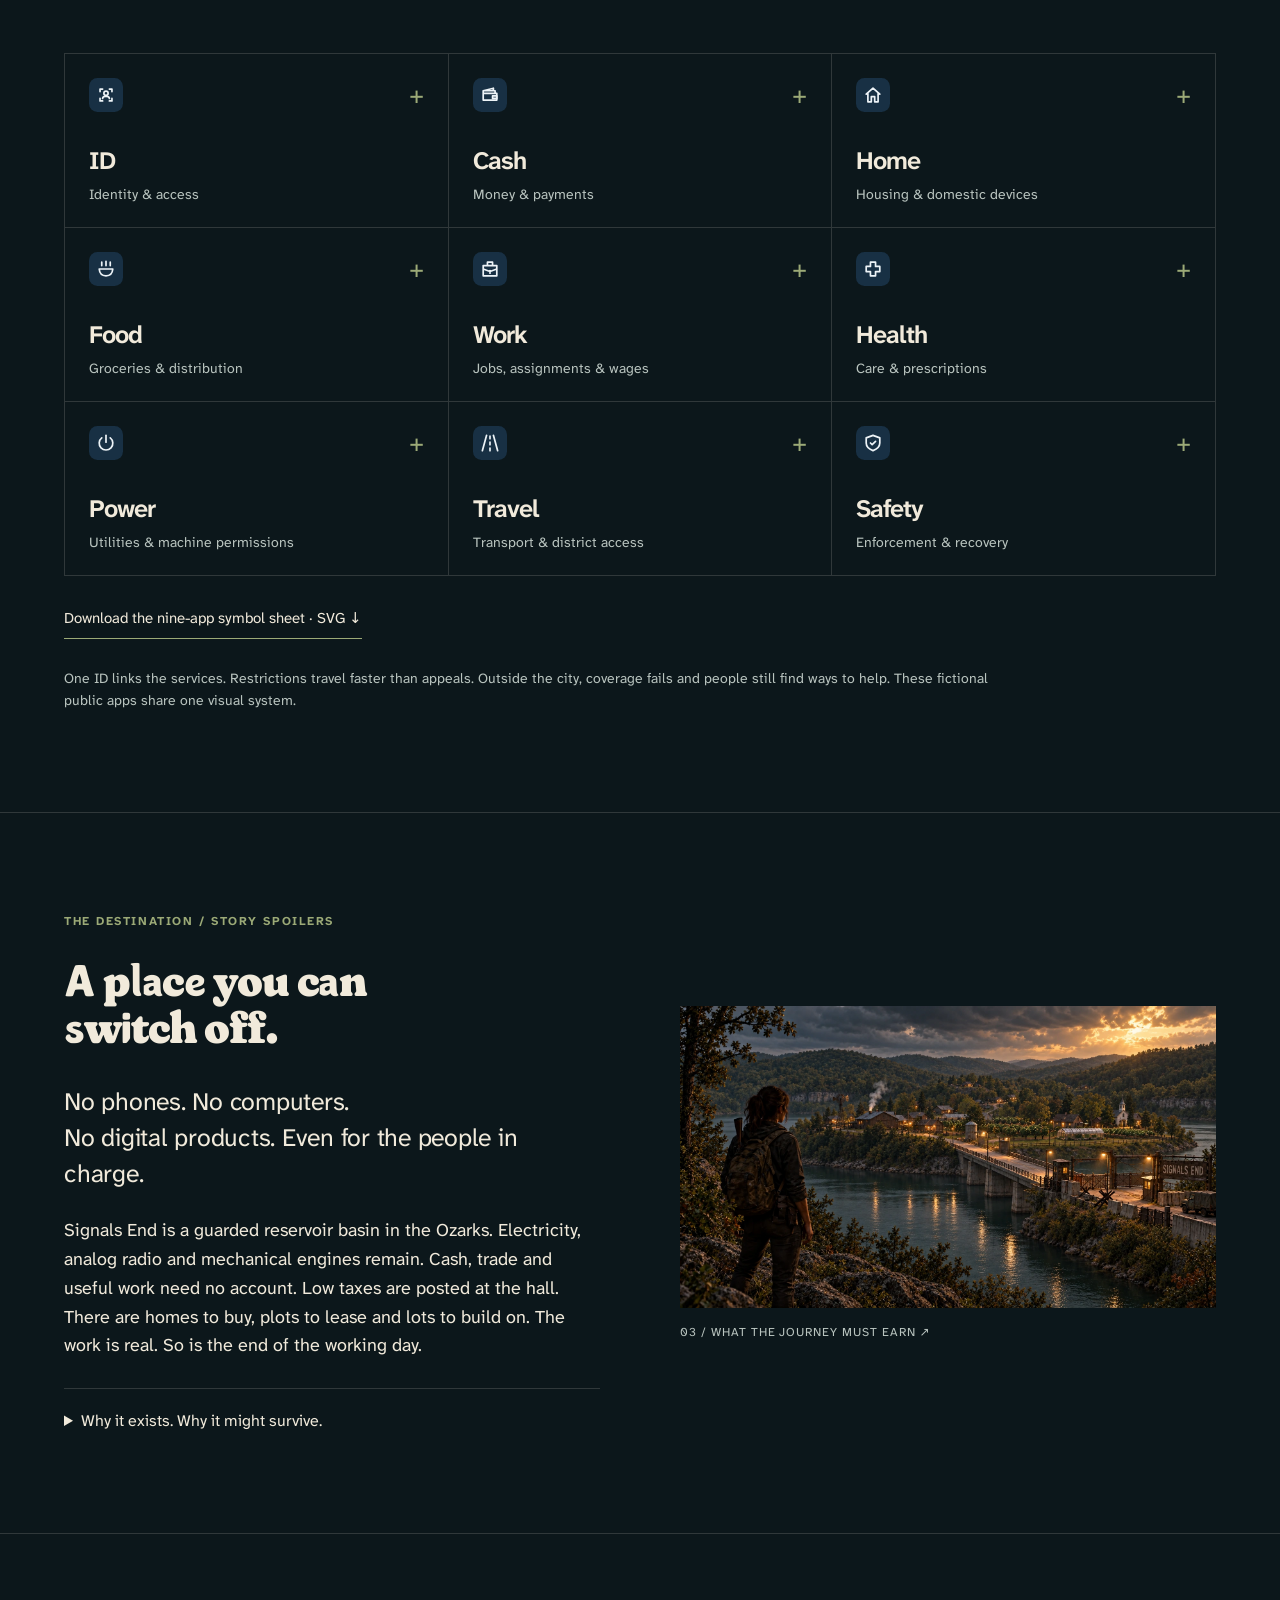
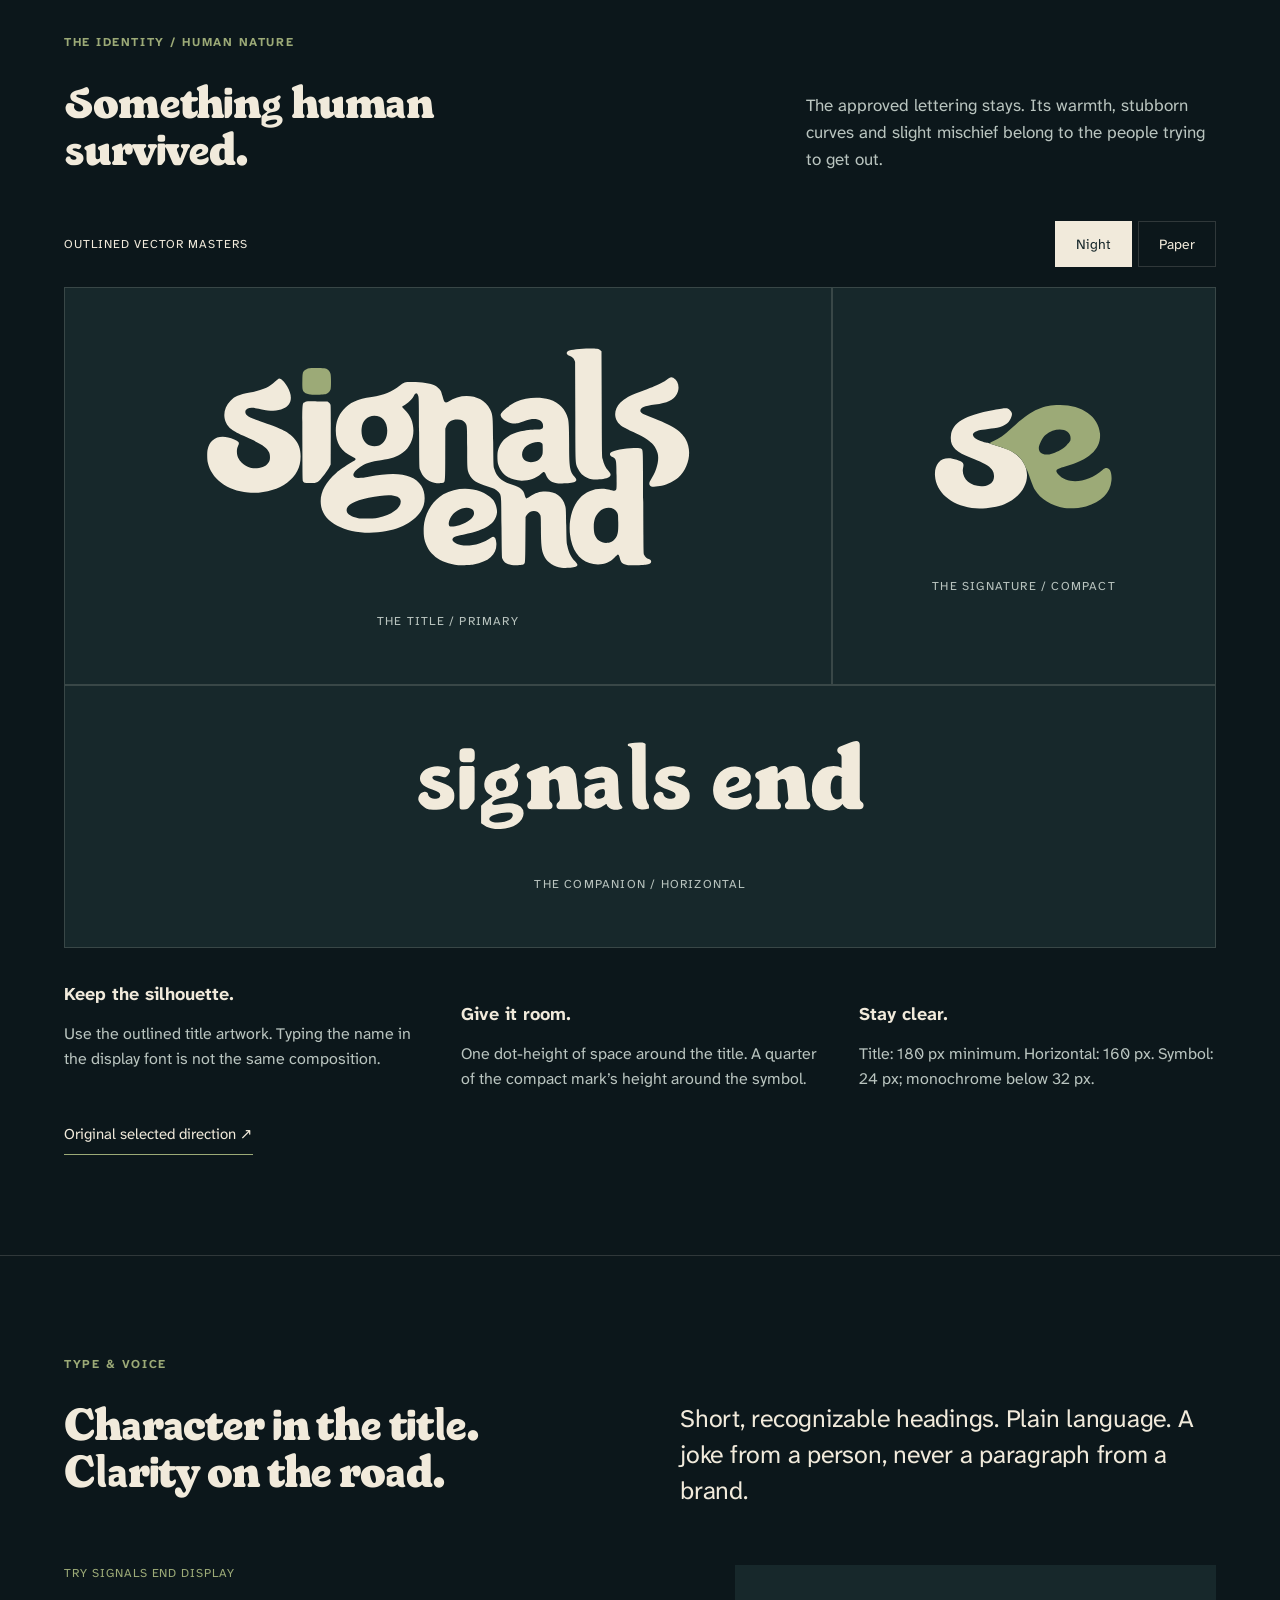
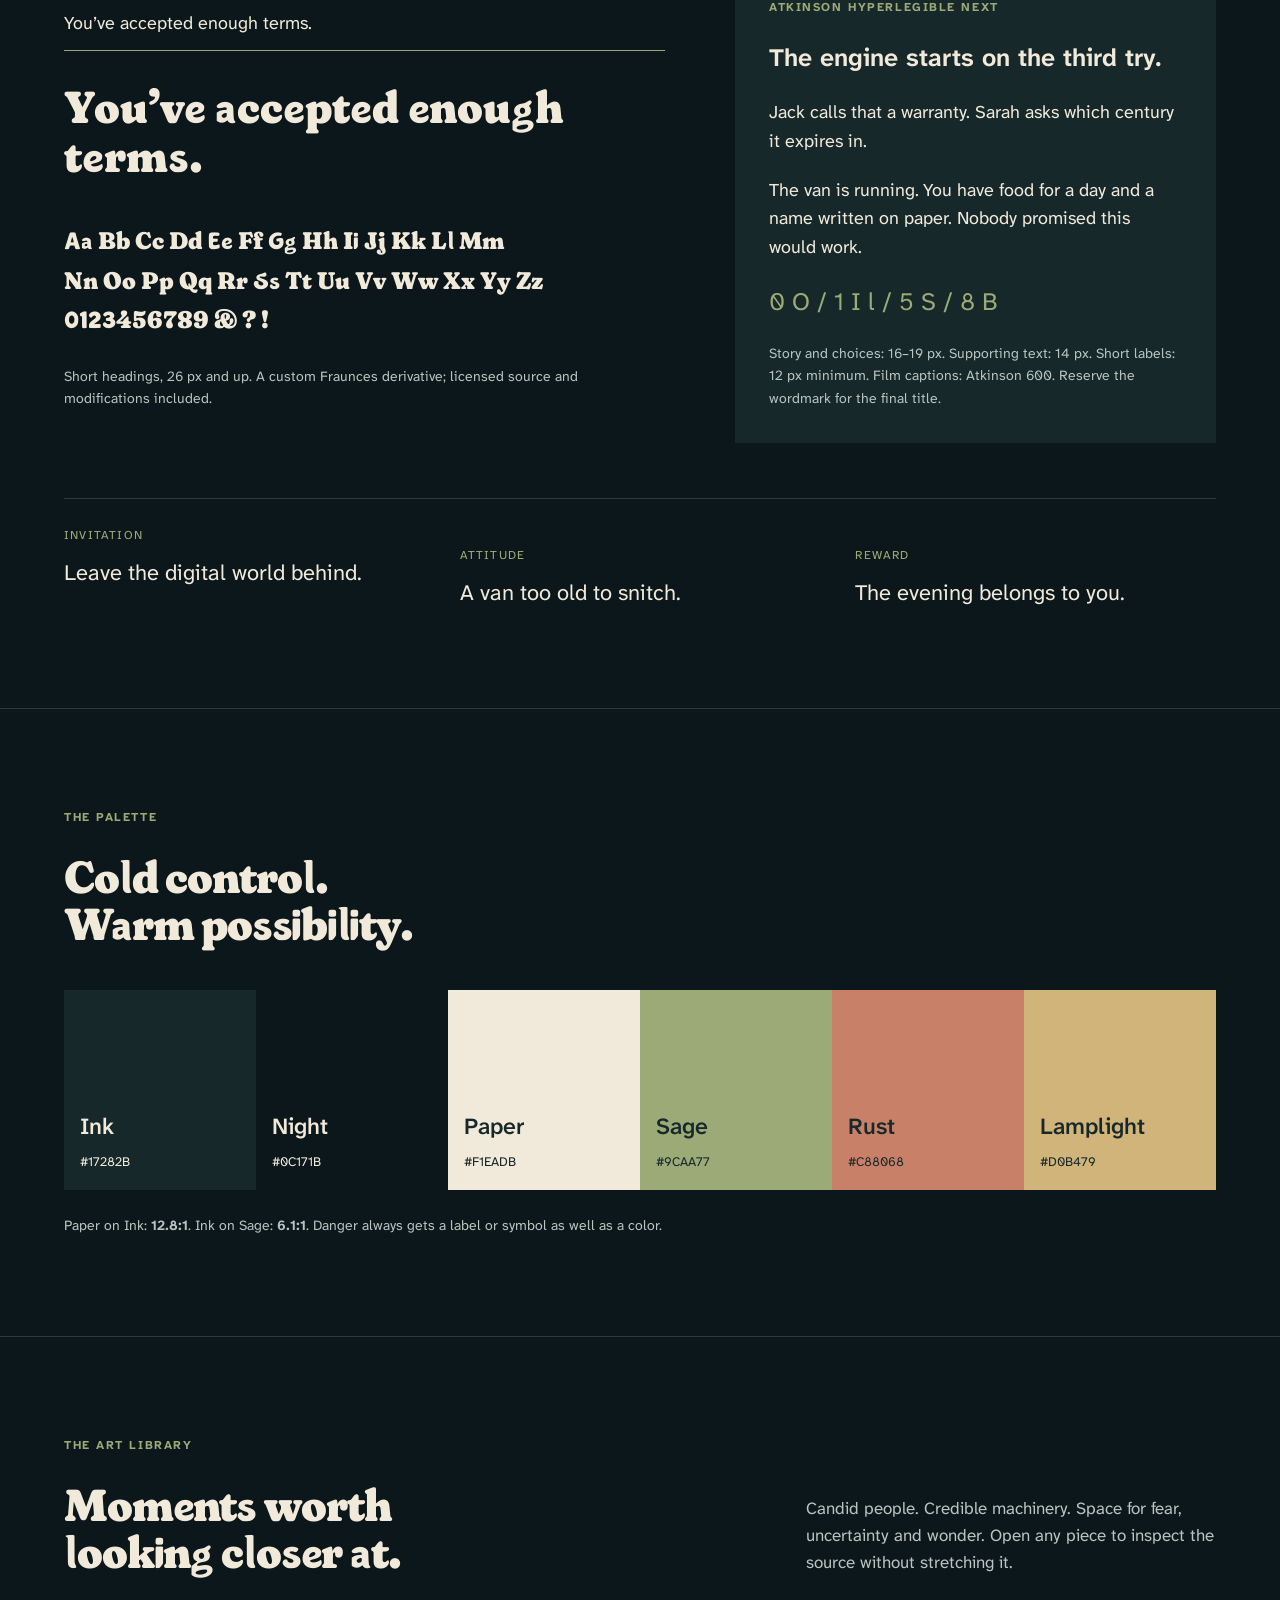
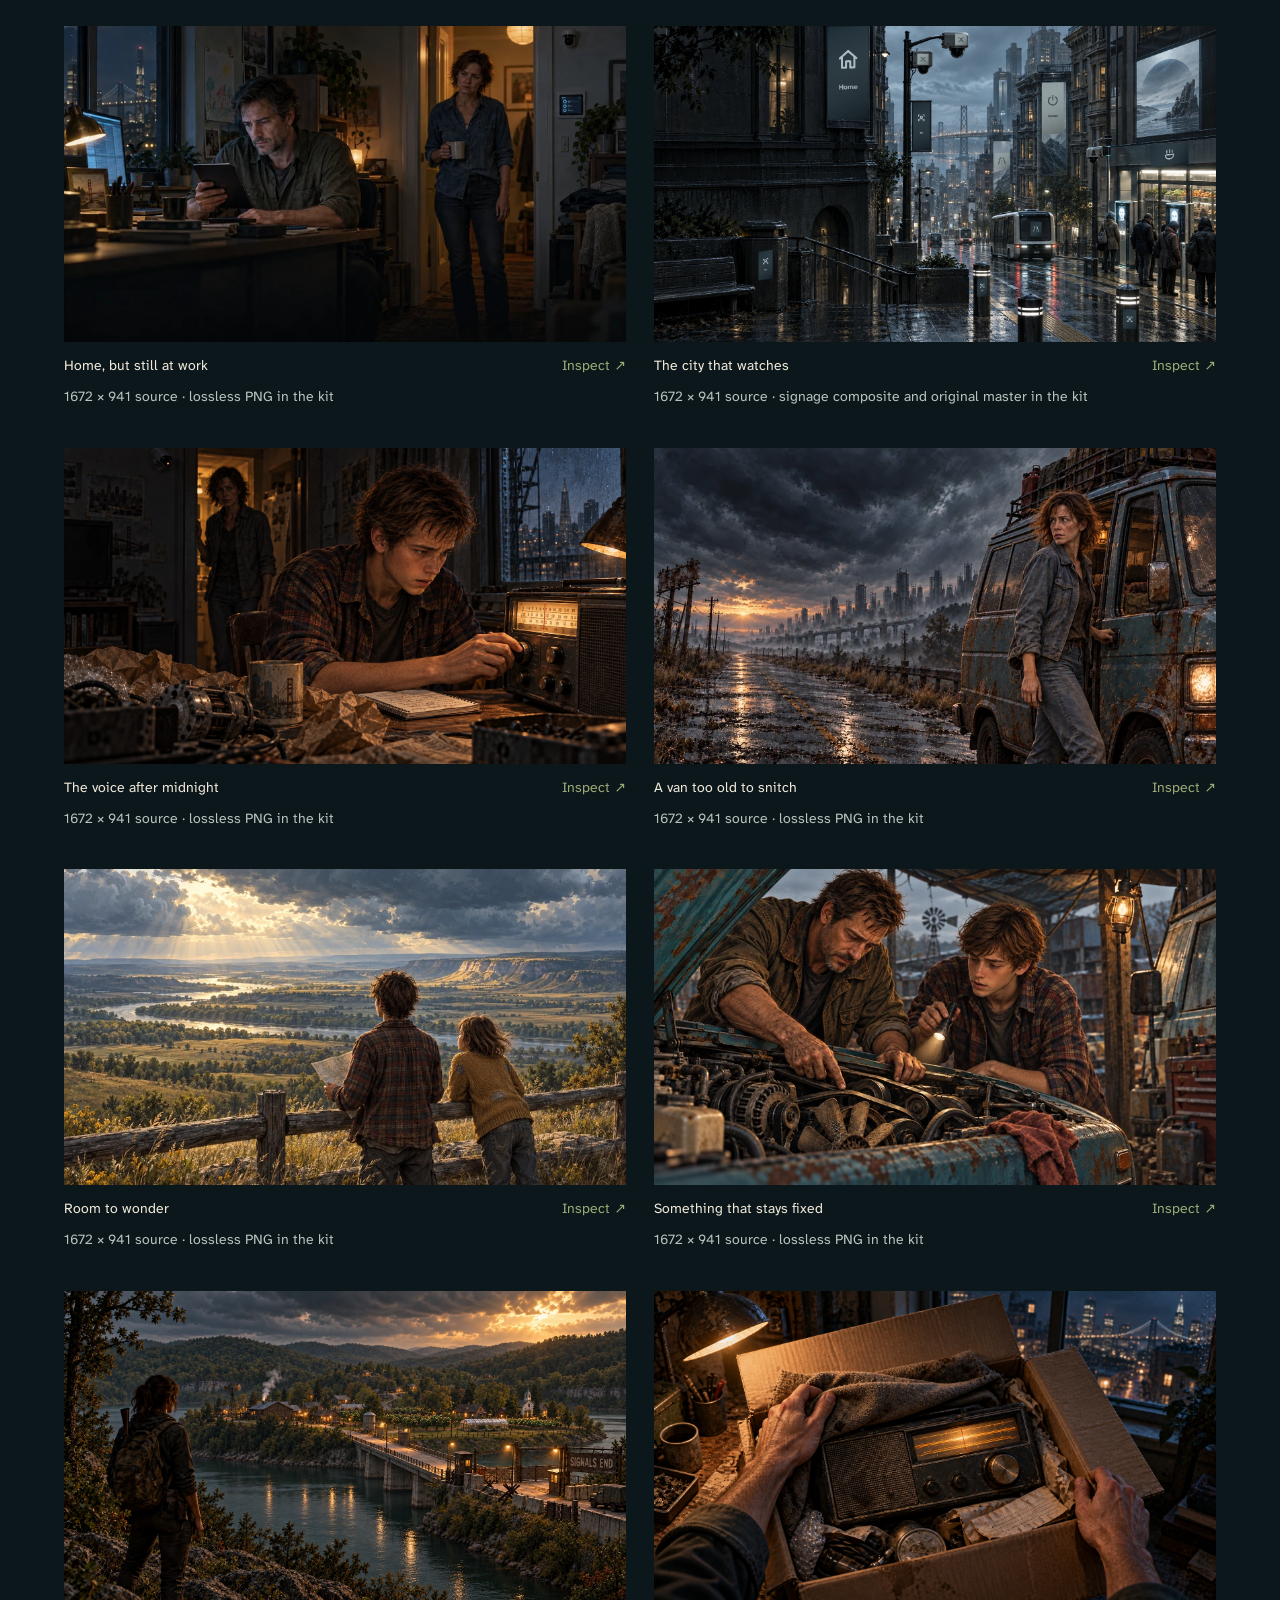
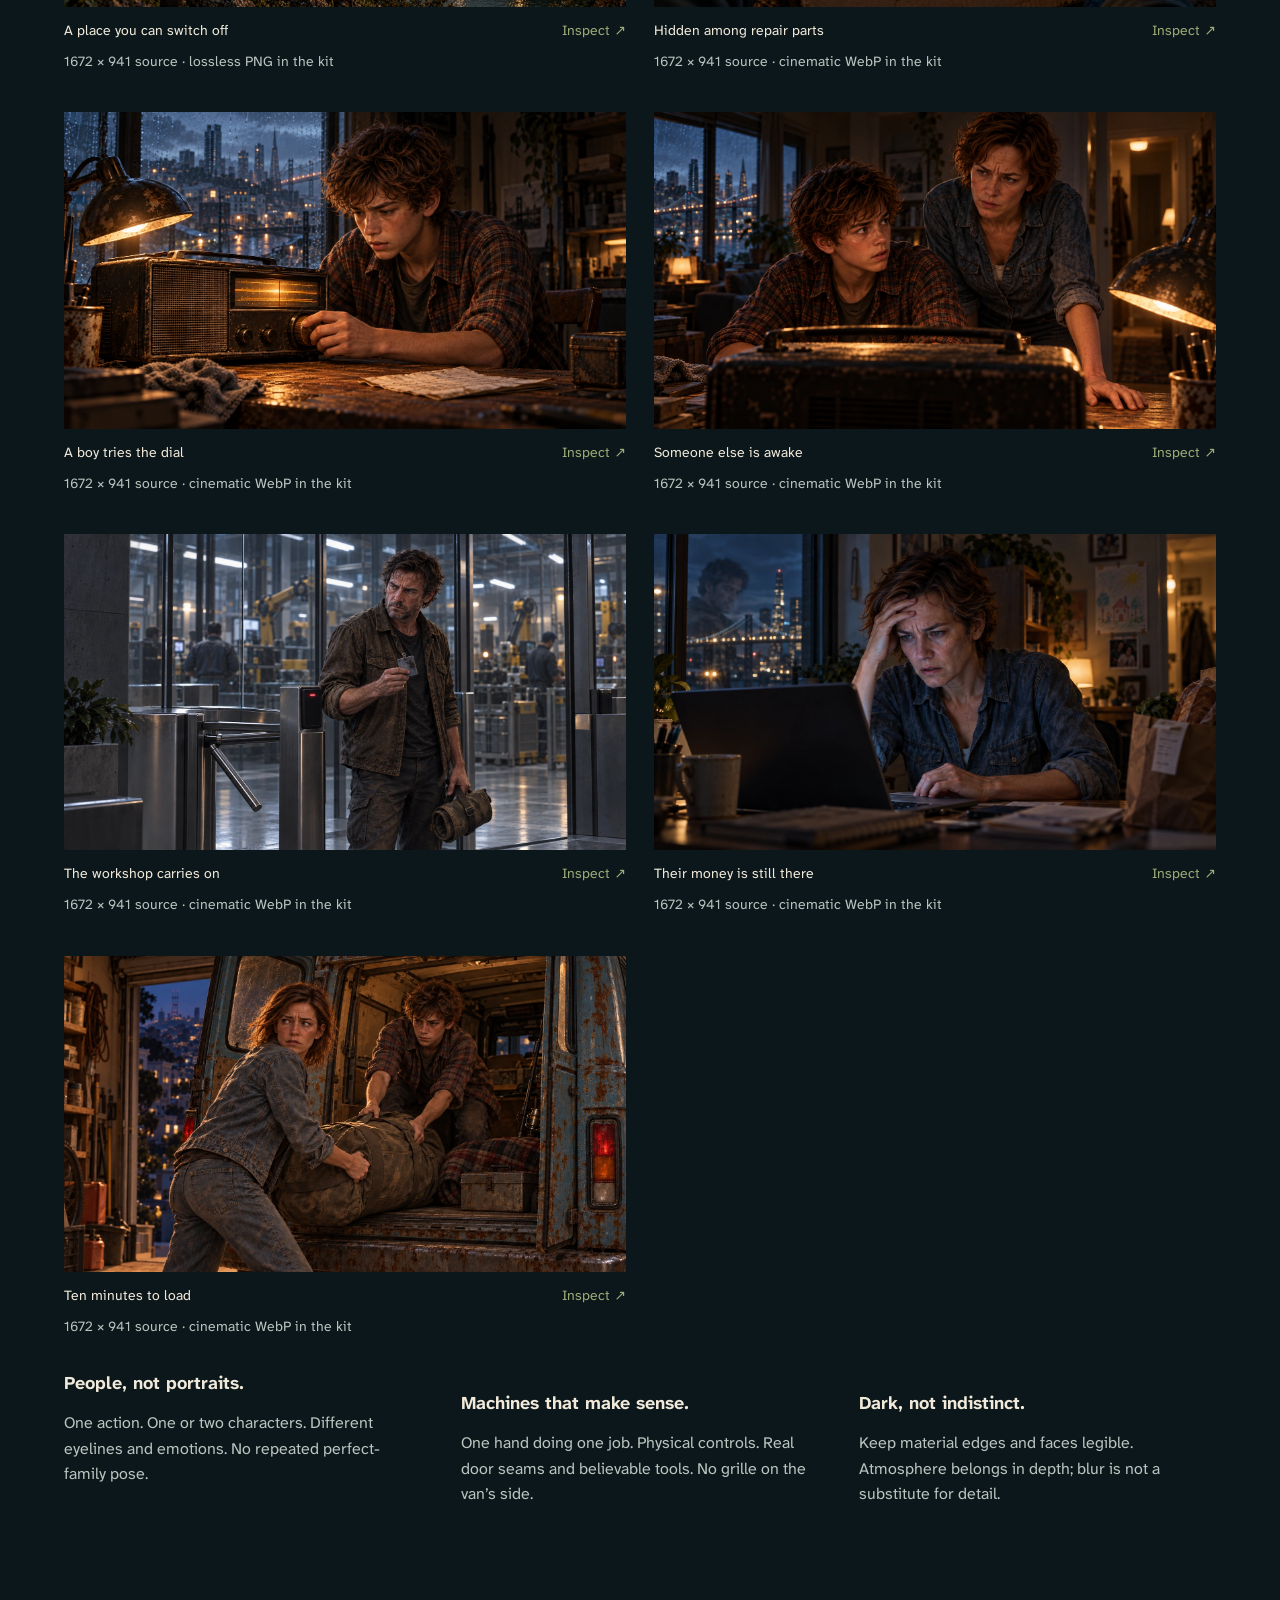
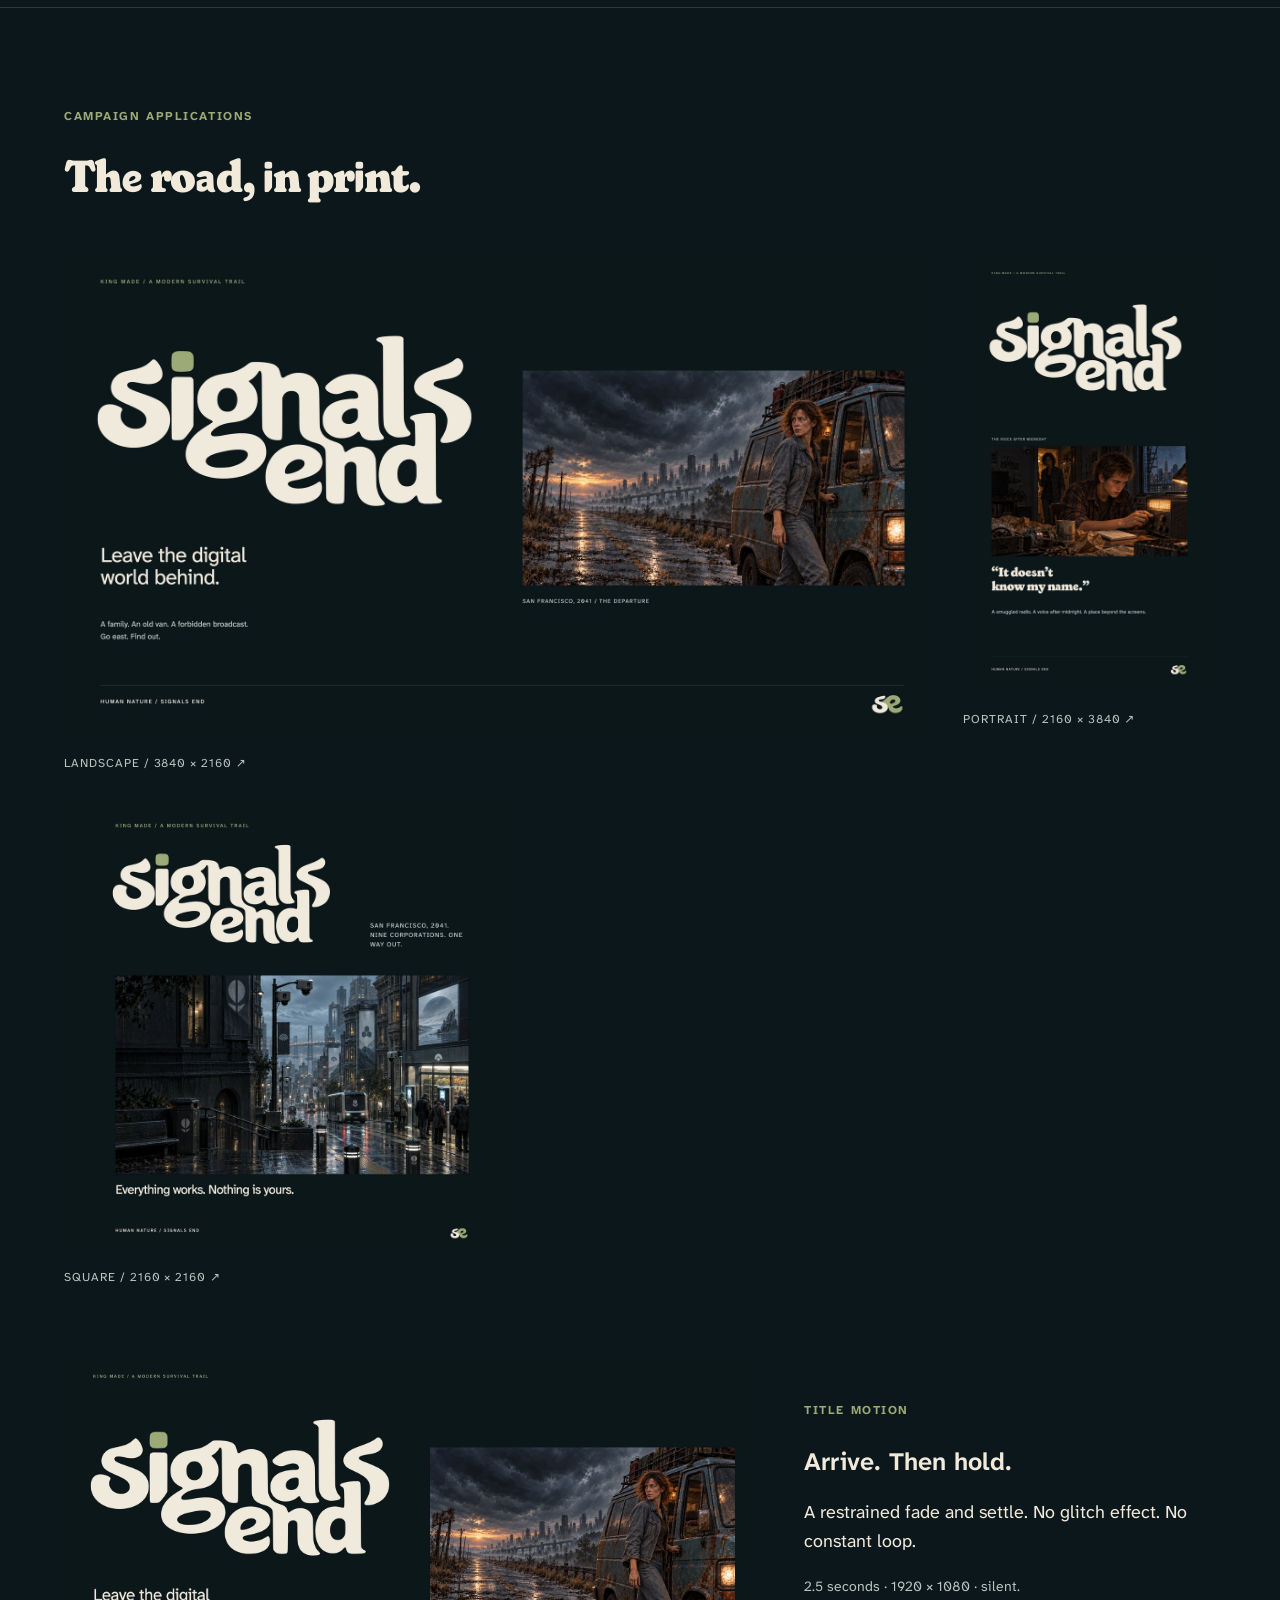
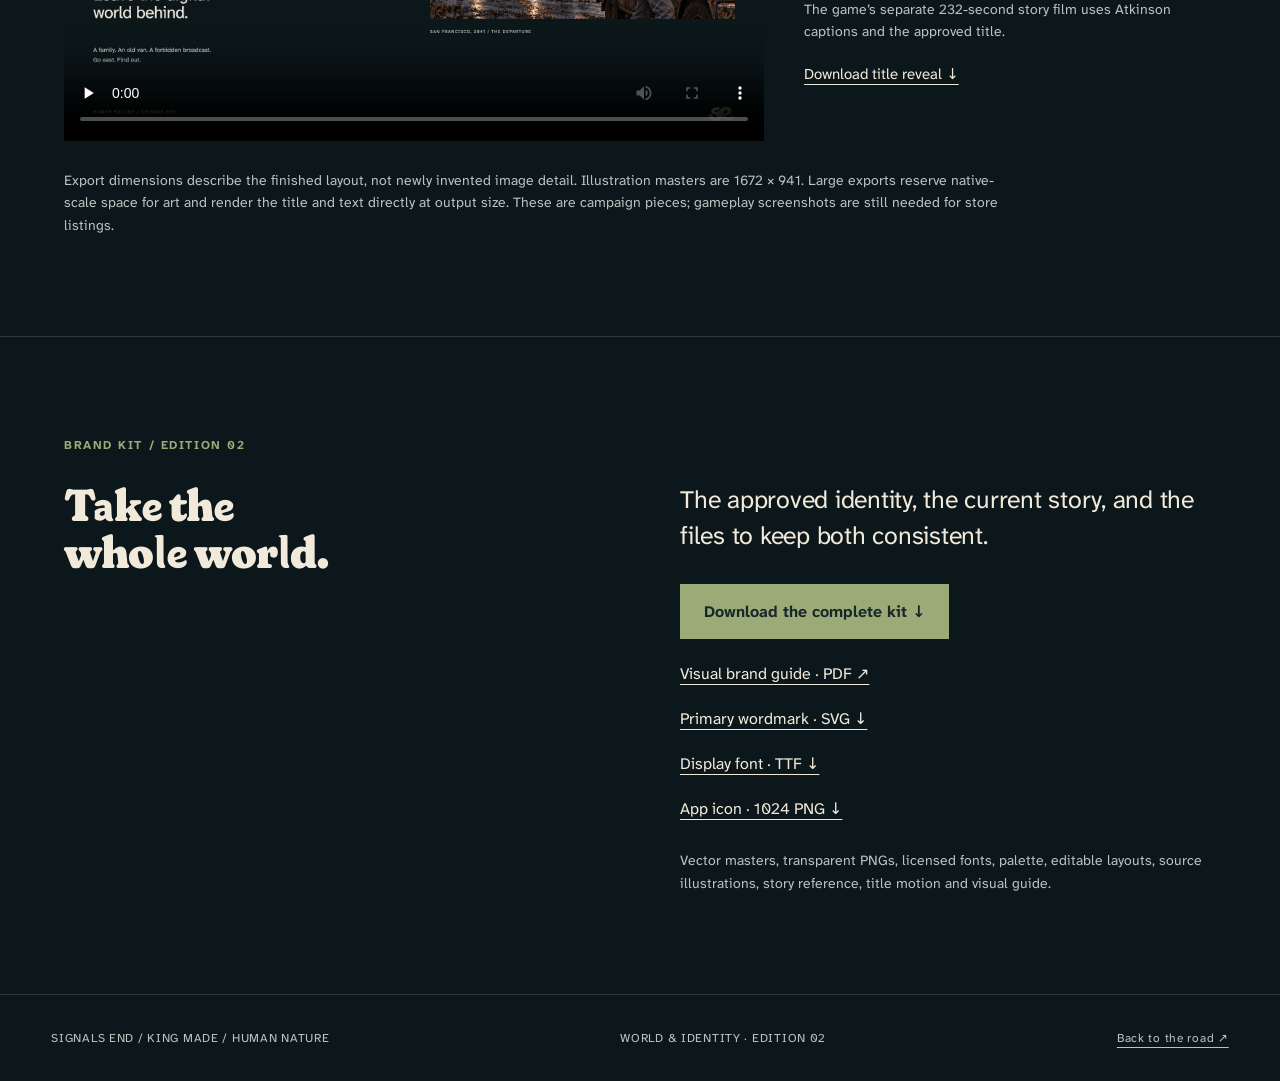
==== commit 0360975f: "Clarify radio discovery and family departure in v0.8.9" ====
--- a/brand/index.html
+++ b/brand/index.html
@@ -4,8 +4,8 @@
 <header><a href="#" aria-label="Signals End brand kit"><img src="../assets/signals-end/signals-end-horizontal-light.svg" alt="Signals End" width="160" height="45"></a><nav aria-label="Brand kit"><a href="#world">World</a><a href="#identity">Identity</a><a href="#art">Artwork</a><a href="#downloads">The kit</a></nav><a class="play" href="../?v=0.8.4">Play the demo ↗</a></header>
 <main id="main">
 <section class="hero" id="03-human-nature"><div class="hero-copy"><p class="kicker">KING MADE / WORLD & IDENTITY / 02</p><img class="hero-mark reveal" src="../assets/signals-end/signals-end-stacked-light.svg" alt="Signals End" width="1360" height="635"><h1>Leave the digital<br>world behind.</h1><p>A family. An old van. A forbidden broadcast.<br>A modern survival trail toward an analog life.</p><a class="text-link" href="#world">Step into the world <span>↓</span></a></div><figure class="hero-image"><img src="../assets/apps-084/scenes/intro-city.webp" sizes="(max-width: 760px) 100vw, 52vw" alt="Cameras watch a rain-soaked San Francisco street; shoppers wait at a face scanner beside stocked shelves" fetchpriority="high" width="1672" height="941"><figcaption><span>01 / THE WORLD THAT WORKS AGAINST YOU</span><button data-view="city">Inspect artwork ↗</button></figcaption></figure></section>
-<section class="content premise" id="world"><p class="kicker">THE STORY / SAN FRANCISCO, 2041</p><div class="split"><h2>Everything works.<br>Nothing is yours.</h2><div><p class="large">Nine mandatory apps run daily life. The government keeps handing them more decisions.</p><p>The rent rises. The food gets dearer. Taxes and mandatory charges eat the rest. Your door, your job, your medicine: another screen, another camera, another permission.</p><p>Jack comes home, but his attention stays at work. He checks another alert. Sarah repeats herself. Annie waits with a drawing. He wants a simpler life. Neither parent believes one is still possible.</p></div></div><div class="story-sequence"><article><span class="index">01</span><h3>The cage</h3><p>Private employers report through Work. A low social credit score can lock your wages, groceries and travel. Your money still exists. You cannot spend it.</p></article><article><span class="index">02</span><h3>The crack</h3><p>Bea hides a forbidden receiver among repair parts. Ben carries it past inspection and repairs it after midnight. Sarah hears the distant voice with him.</p></article><article><span class="index">03</span><h3>The road</h3><p>Three nights of arguments. Then Jack’s employer fires him, the joint wallet freezes, and their staff-flat deadline comes before an appeal. Load the van. Ask Bea. Follow the evidence east.</p></article></div></section>
-<section class="story-feature content"><figure class="art-frame"><button data-view="radio"><img src="../assets/brand-v2/radio-1672.webp" width="1672" height="941" loading="lazy" alt="Ben listens to a smuggled analog radio while Sarah watches from the doorway"><span>02 / THE VOICE AFTER MIDNIGHT ↗</span></button></figure><div class="feature-copy"><p class="kicker">THE DISCOVERY</p><blockquote>“What if he’s<br>telling the truth?”</blockquote><p>Ben has never held a machine like this. A cleaned battery contact, a loose aerial lead, then a voice from states away. Jack hears a chance to get his life back. Sarah wants to believe it and is furious that they have to risk so much to find out.</p><p class="small">They are curious, angry, frightened and tempted. Sometimes all at once. “Bea first,” Sarah says. “We ask her in person.”</p></div></section>
+<section class="content premise" id="world"><p class="kicker">THE STORY / SAN FRANCISCO, 2041</p><div class="split"><h2>Everything works.<br>Nothing is yours.</h2><div><p class="large">Nine mandatory apps run daily life. The government keeps handing them more decisions.</p><p>The rent rises. The food gets dearer. Taxes and mandatory charges eat the rest. Your door, your job, your medicine: another screen, another camera, another permission.</p><p>Jack comes home, but his attention stays at work. He checks another alert. Sarah repeats herself. Annie waits with a drawing. He wants a simpler life. Neither parent believes one is still possible.</p></div></div><div class="story-sequence"><article><span class="index">01</span><h3>The cage</h3><p>Private employers report through Work. A low social credit score can lock your wages, groceries and travel. Your money still exists. You cannot spend it.</p></article><article><span class="index">02</span><h3>The crack</h3><p>Bea hides a forbidden receiver among repair parts. Ben brings it home from a parts pickup and repairs it after midnight. Sarah hears the distant voice with him.</p></article><article><span class="index">03</span><h3>The road</h3><p>Three nights of arguments. Then Jack’s employer fires him, the joint wallet freezes, and their staff-flat deadline comes before an appeal. Load the van. Return to Bea, who supplied the radio. Follow the evidence east.</p></article></div></section>
+<section class="story-feature content"><figure class="art-frame"><button data-view="radio"><img src="../assets/brand-v2/radio-1672.webp" width="1672" height="941" loading="lazy" alt="Ben listens to a smuggled analog radio while Sarah watches from the doorway"><span>02 / THE VOICE AFTER MIDNIGHT ↗</span></button></figure><div class="feature-copy"><p class="kicker">THE DISCOVERY</p><blockquote>“What if he’s<br>telling the truth?”</blockquote><p>Ben has never held a machine like this. A cleaned battery contact, a loose aerial lead, then a voice from states away. Jack hears a chance to get his life back. Sarah wants to believe it and is furious that they have to risk so much to find out.</p><p class="small">They are curious, angry, frightened and tempted. Sometimes all at once. “Back to Bea,” Sarah says. “She gave Ben the radio.”</p></div></section>
 <section class="content" id="powers"><div class="section-title"><div><p class="kicker">THE ANTAGONISTS</p><h2>Nine apps.<br>One way to live.</h2></div><p>Private companies built the system. Government made it mandatory, then handed more decisions to AI. Open an app to see what it controls.</p></div><div class="service-grid" id="service-grid" aria-label="The nine mandatory apps"></div><div class="corporations" id="corporations"></div><a class="text-link" href="../assets/apps-084/service-system.svg" download>Download the nine-app symbol sheet · SVG ↓</a><p class="small note">One ID links the services. Restrictions travel faster than appeals. Outside the city, coverage fails and people still find ways to help. These fictional public apps share one visual system.</p></section>
 <section class="refuge content"><div class="split"><div><p class="kicker">THE DESTINATION / STORY SPOILERS</p><h2>A place you can<br>switch off.</h2><p class="large">No phones. No computers.<br>No digital products. Even for the people in charge.</p><p>Signals End is a guarded reservoir basin in the Ozarks. Electricity, analog radio and mechanical engines remain. Cash, trade and useful work need no account. Low taxes are posted at the hall. There are homes to buy, plots to lease and lots to build on. The work is real. So is the end of the working day.</p><details><summary>Why it exists. Why it might survive.</summary><p>Reservoir crews, farmers and repairers kept essential water and power running when the service companies withdrew. Their council refused compulsory enrollment in the app system. Outsiders call it a shadow government.</p><p>Water, terrain, guarded approaches and outside dependence on its infrastructure protect the basin. There is no invisible force field. Entry depends on capacity, trust and contribution; the rules bind its leaders too.</p><p>The Mercers begin with a rumor. A witness, a family reply and a useful act earn a chance to enter. A home makes freedom durable. An evening without compulsory check-ins makes it felt.</p></details></div><figure class="art-frame"><button data-view="basin"><img src="../assets/brand-v2/basin-1672.webp" width="1672" height="941" loading="lazy" alt="Water, woodland and working buildings in the sheltered basin"><span>03 / WHAT THE JOURNEY MUST EARN ↗</span></button></figure></div></section>
 <section class="content" id="identity"><div class="section-title"><div><p class="kicker">THE IDENTITY / HUMAN NATURE</p><h2>Something human<br>survived.</h2></div><p>The approved lettering stays. Its warmth, stubborn curves and slight mischief belong to the people trying to get out.</p></div><div class="board-heading"><span>OUTLINED VECTOR MASTERS</span><div class="toggle" aria-label="Logo background"><button data-tone="dark" aria-pressed="true">Night</button><button data-tone="light" aria-pressed="false">Paper</button></div></div><div id="logo-board" class="logo-board"><figure class="primary-logo"><img data-logo="stacked" src="../assets/signals-end/signals-end-stacked-light.svg" alt="Primary stacked Signals End wordmark"><figcaption>THE TITLE / PRIMARY</figcaption></figure><figure><img data-logo="symbol" src="../assets/signals-end/signals-end-symbol-light.svg" alt="Compact se symbol"><figcaption>THE SIGNATURE / COMPACT</figcaption></figure><figure class="horizontal"><img data-logo="horizontal" src="../assets/signals-end/signals-end-horizontal-light.svg" alt="Horizontal Signals End signature"><figcaption>THE COMPANION / HORIZONTAL</figcaption></figure></div><div class="rules"><p><strong>Keep the silhouette.</strong> Use the outlined title artwork. Typing the name in the display font is not the same composition.</p><p><strong>Give it room.</strong> One dot-height of space around the title. A quarter of the compact mark’s height around the symbol.</p><p><strong>Stay clear.</strong> Title: 180 px minimum. Horizontal: 160 px. Symbol: 24 px; monochrome below 32 px.</p></div><a class="text-link" href="studies.html#03-human-nature">Original selected direction ↗</a></section>
@@ -16,4 +16,4 @@
 <section class="content downloads" id="downloads"><p class="kicker">BRAND KIT / EDITION 02</p><div class="split"><h2>Take the<br>whole world.</h2><div><p class="large">The approved identity, the current story, and the files to keep both consistent.</p><div class="download-grid"><a class="button" href="downloads/Signals-End-Brand-Kit-v2.zip?apps=085" download>Download the complete kit ↓</a><a href="downloads/Signals-End-Brand-Guide.pdf?v=084">Visual brand guide · PDF ↗</a><a href="../assets/signals-end/signals-end-stacked-light.svg" download>Primary wordmark · SVG ↓</a><a href="../assets/signals-end/SignalsEndDisplay-Regular.ttf" download>Display font · TTF ↓</a><a href="downloads/signals-end-app-icon-1024.png" download>App icon · 1024 PNG ↓</a></div><p class="small">Vector masters, transparent PNGs, licensed fonts, palette, editable layouts, source illustrations, story reference, title motion and visual guide.</p></div></div></section>
 </main><footer><span>SIGNALS END / KING MADE / HUMAN NATURE</span><span>WORLD & IDENTITY · EDITION 02</span><a href="../?v=0.8.4">Back to the road ↗</a></footer>
 <dialog id="art-viewer" aria-labelledby="viewer-title"><div class="viewer-top"><div><p class="kicker" id="viewer-title"></p><p id="viewer-meta"></p></div><div><button id="viewer-zoom" aria-pressed="false">Actual pixels</button><a id="viewer-file" target="_blank" rel="noopener">Open source ↗</a><button id="viewer-close" aria-label="Close artwork">Close ×</button></div></div><div class="viewer-stage" tabindex="0" aria-label="Artwork view; scroll to inspect when viewing actual pixels"><img id="viewer-image" alt=""></div><p id="viewer-caption"></p></dialog>
-<script type="module" src="kit.js?v=0.8.8-story-1"></script></body></html>
+<script type="module" src="kit.js?v=0.8.9-sequence-1"></script></body></html>
